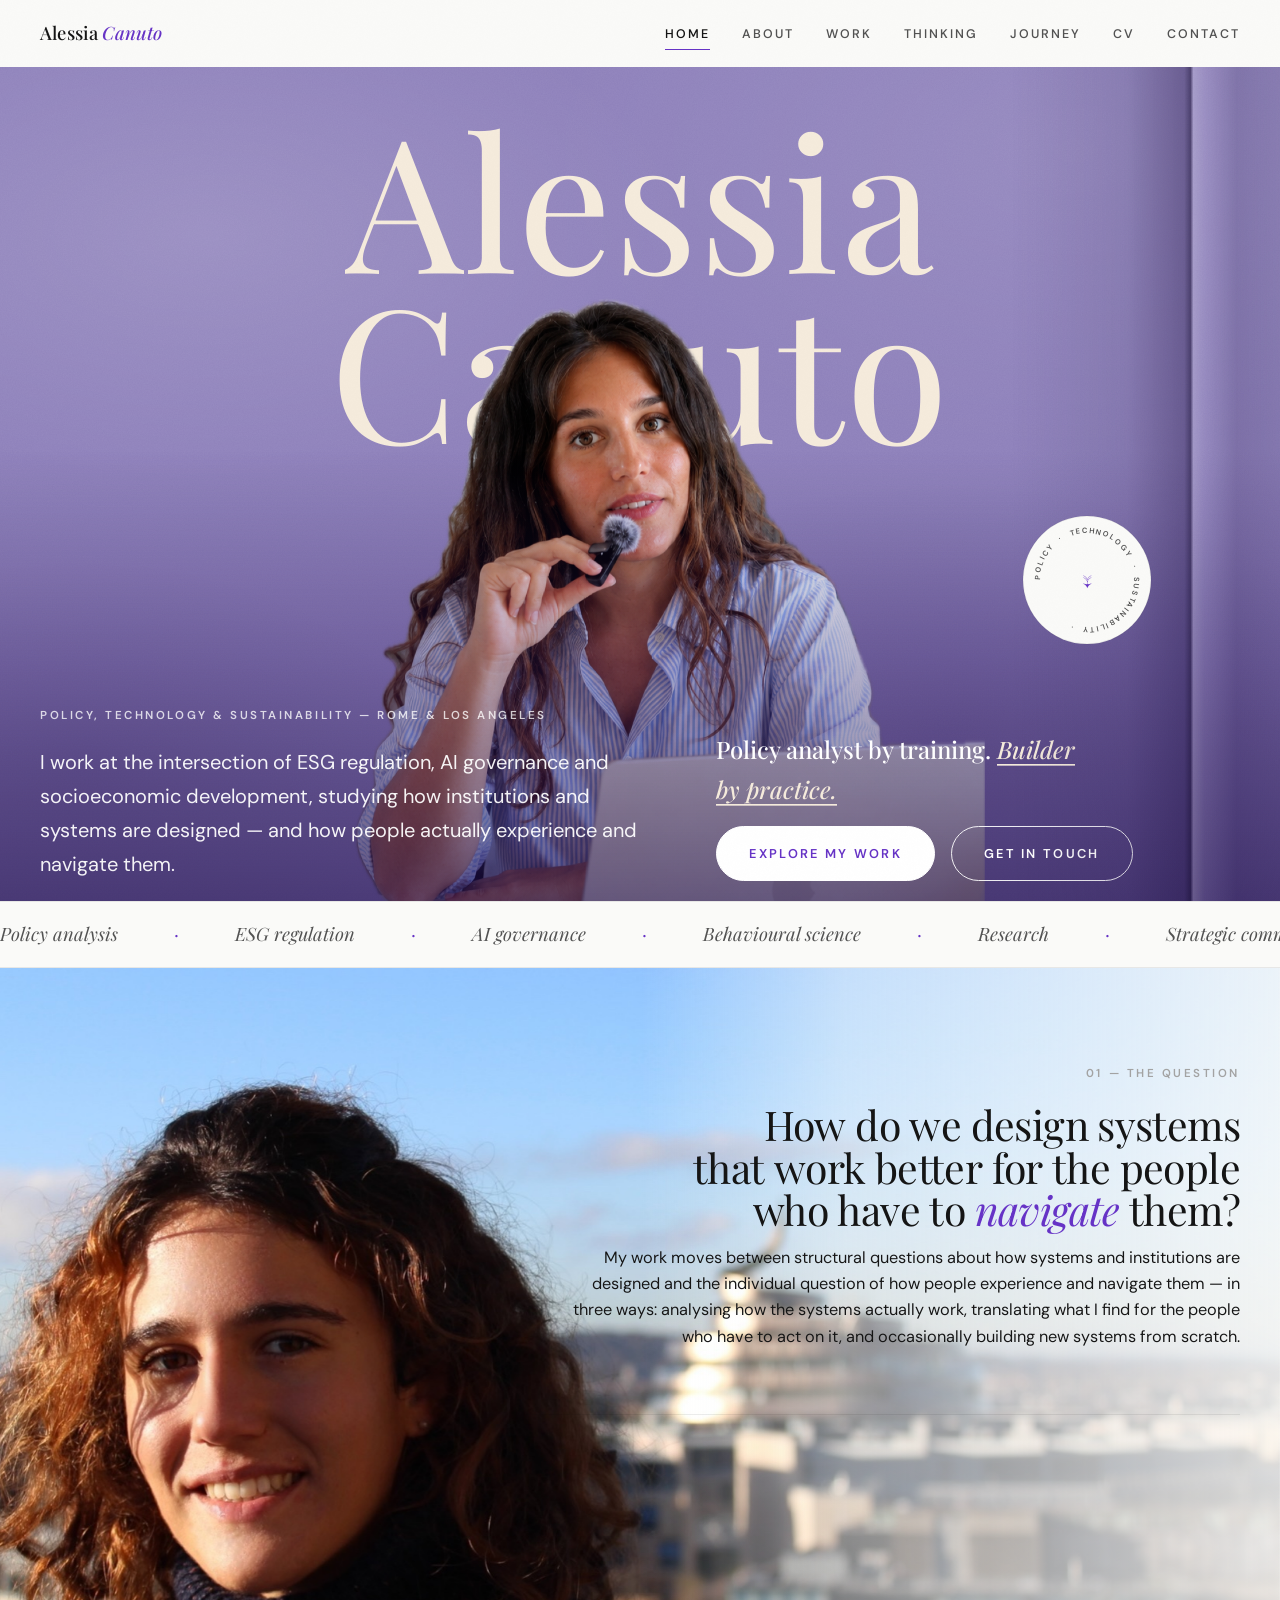
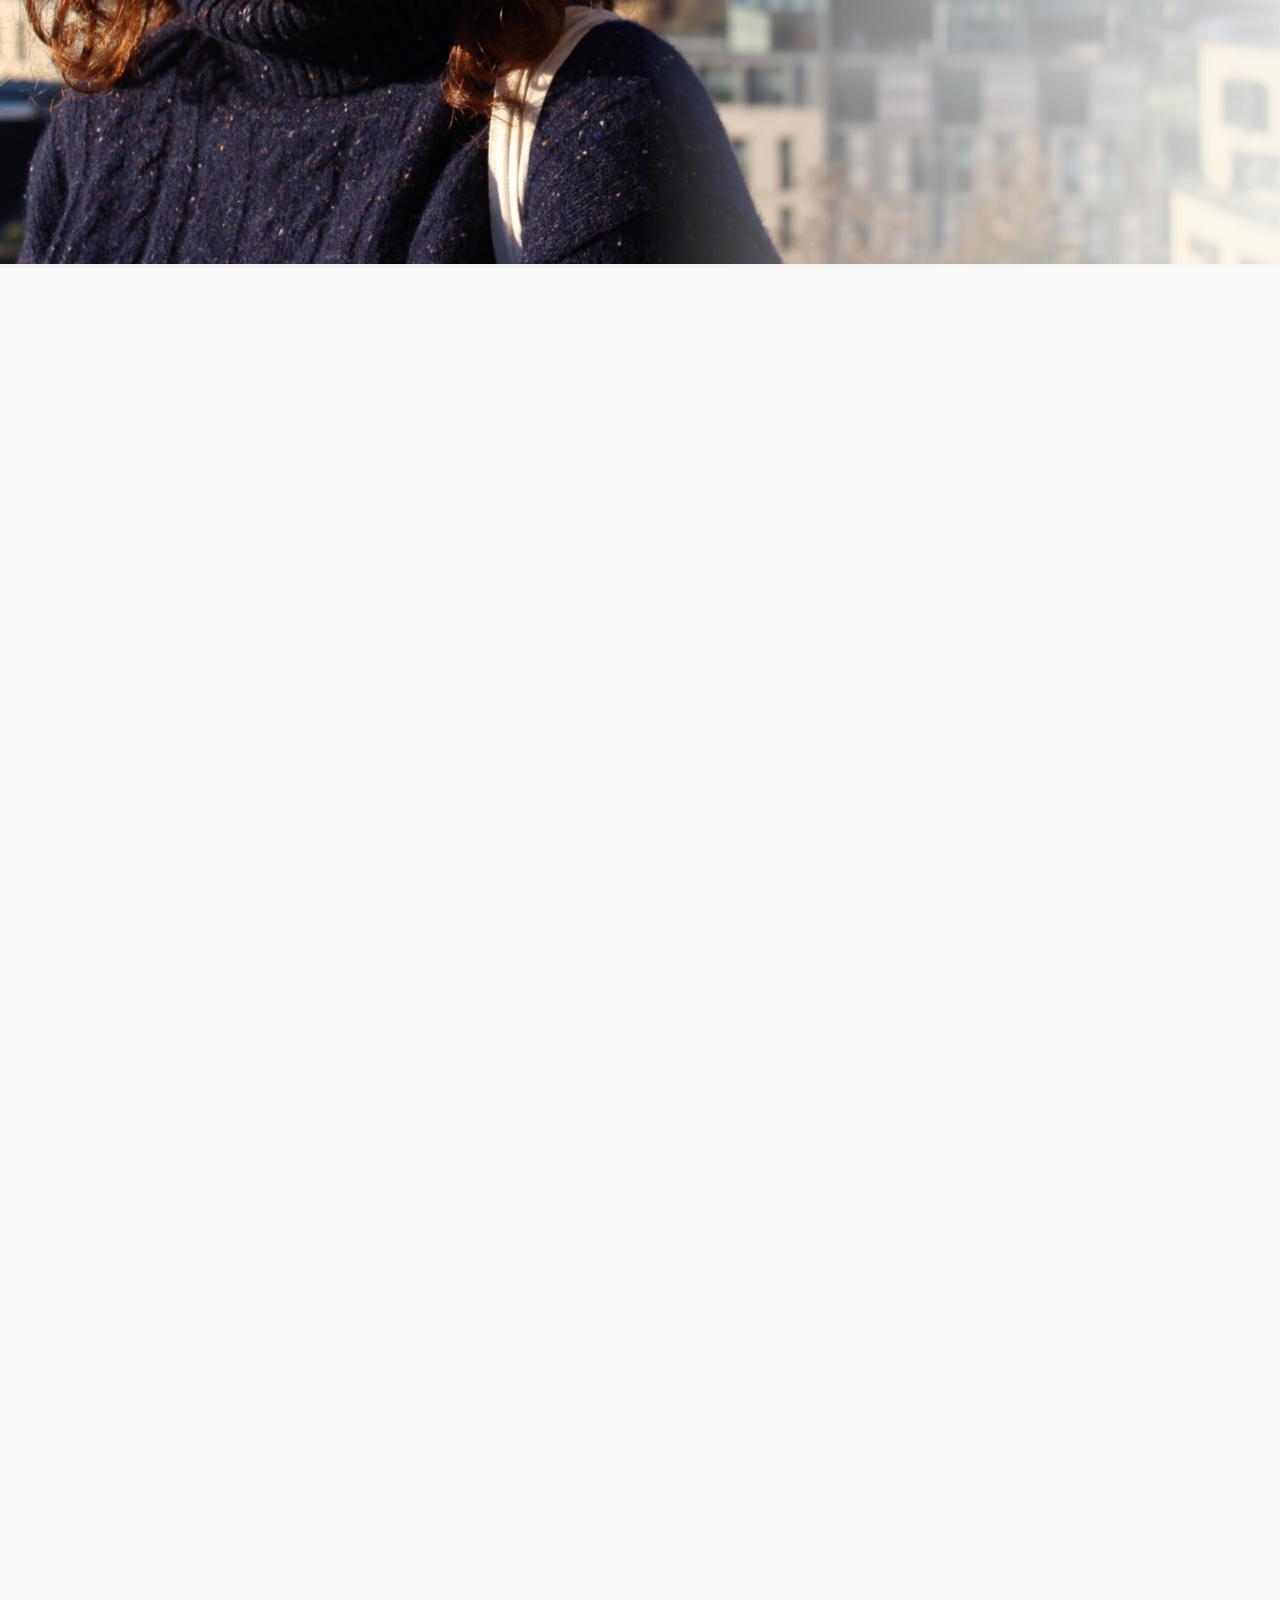
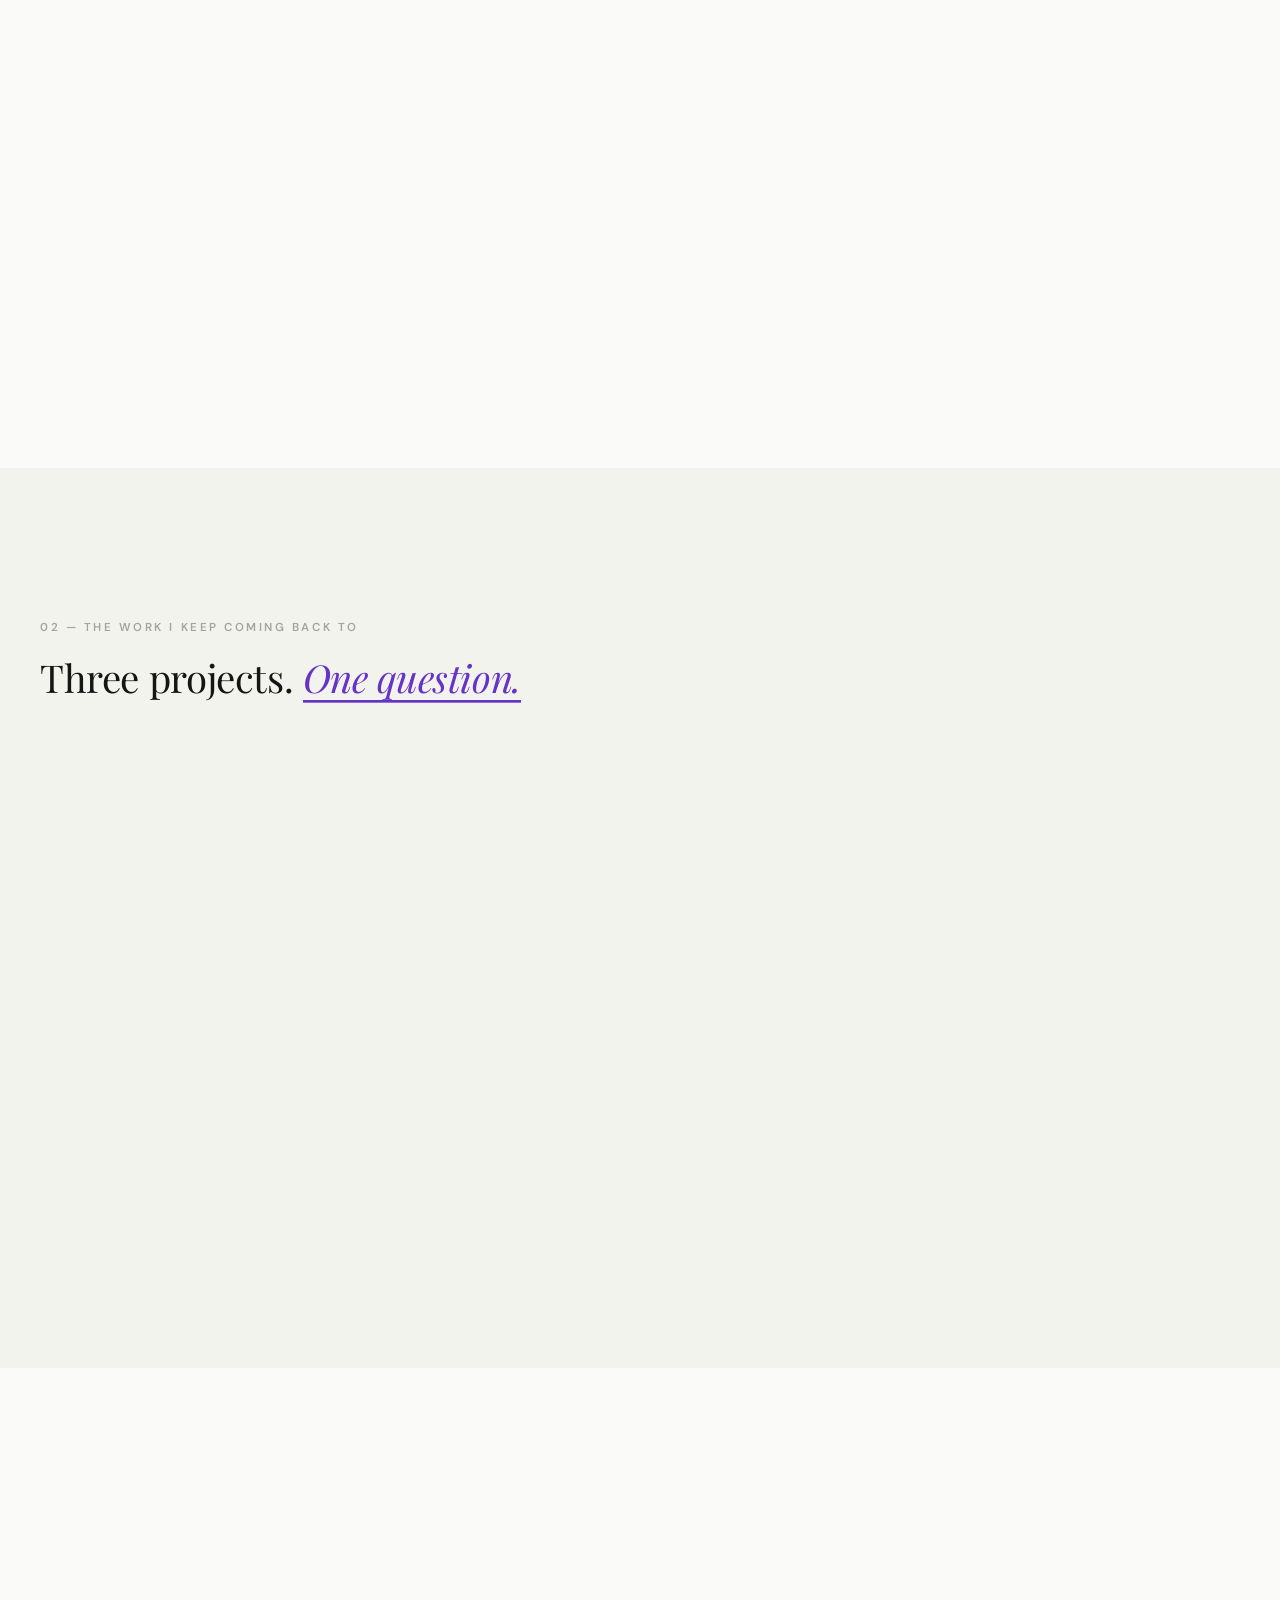
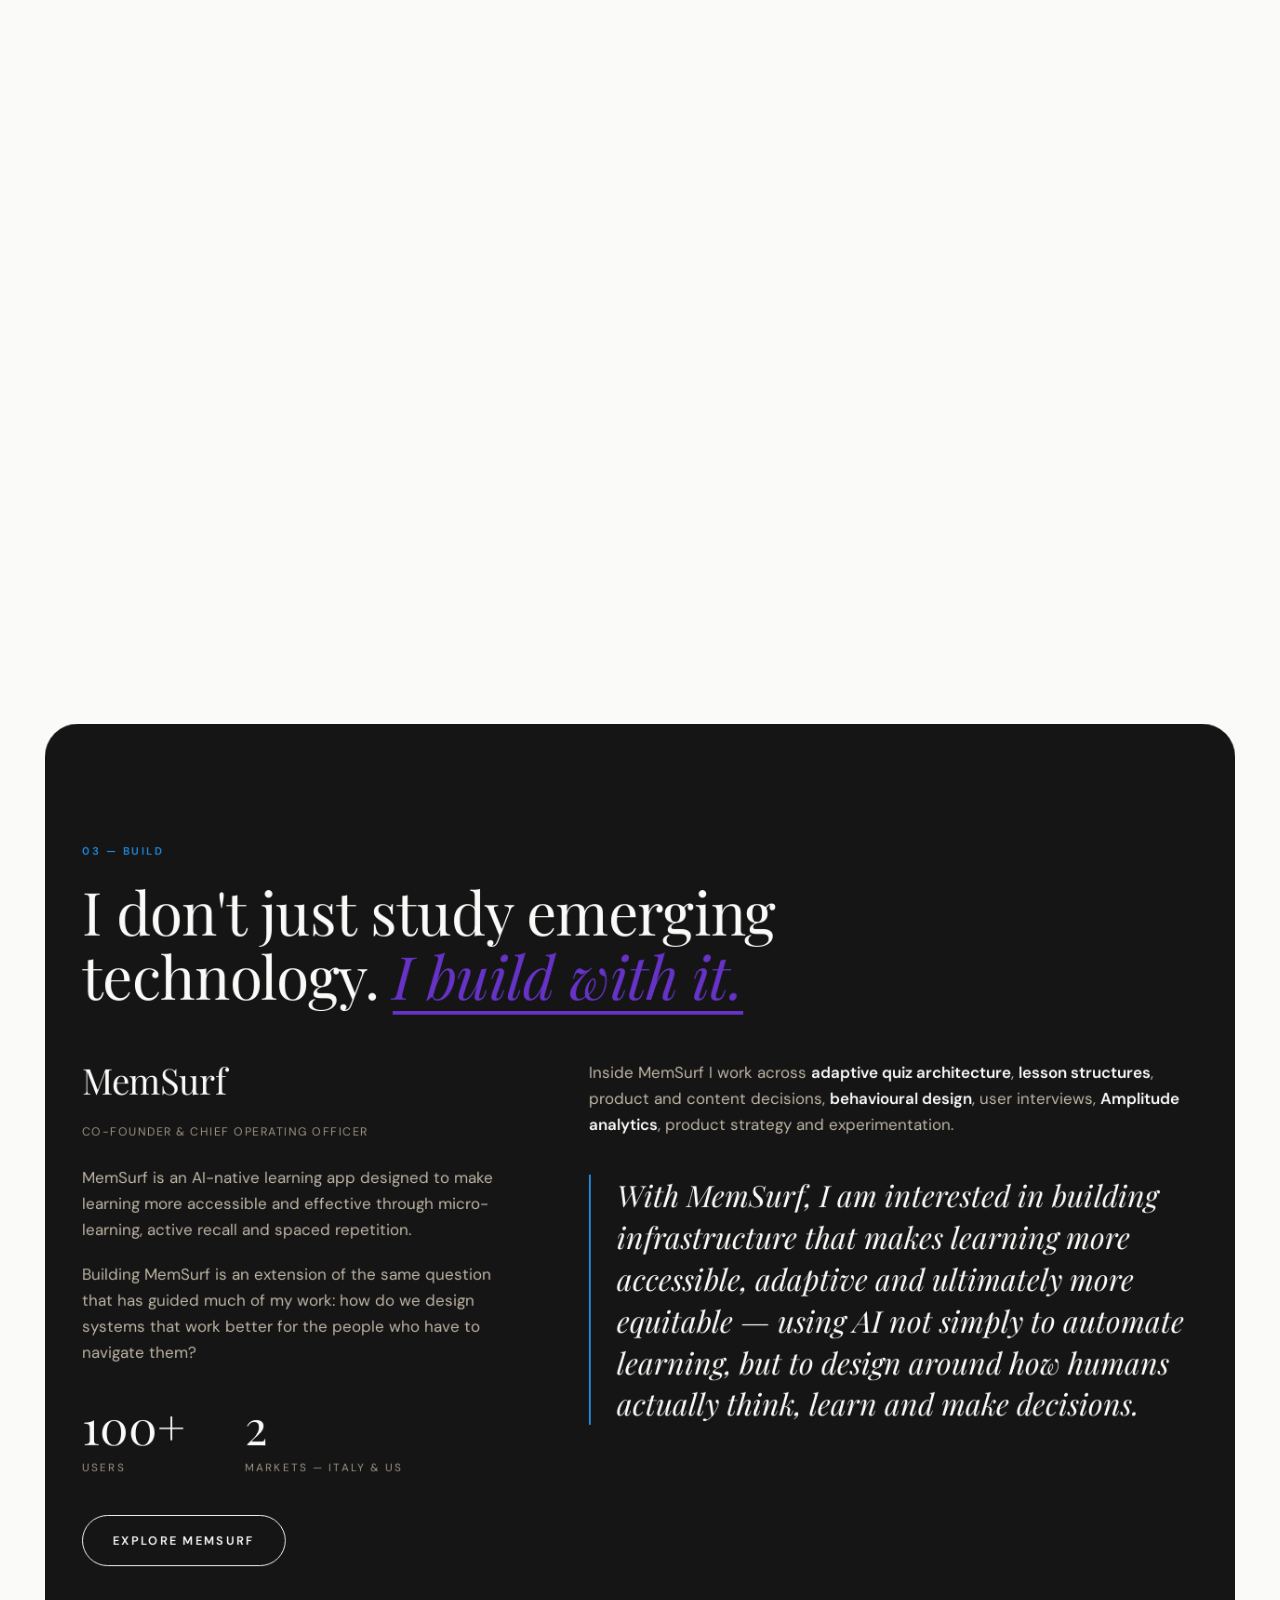
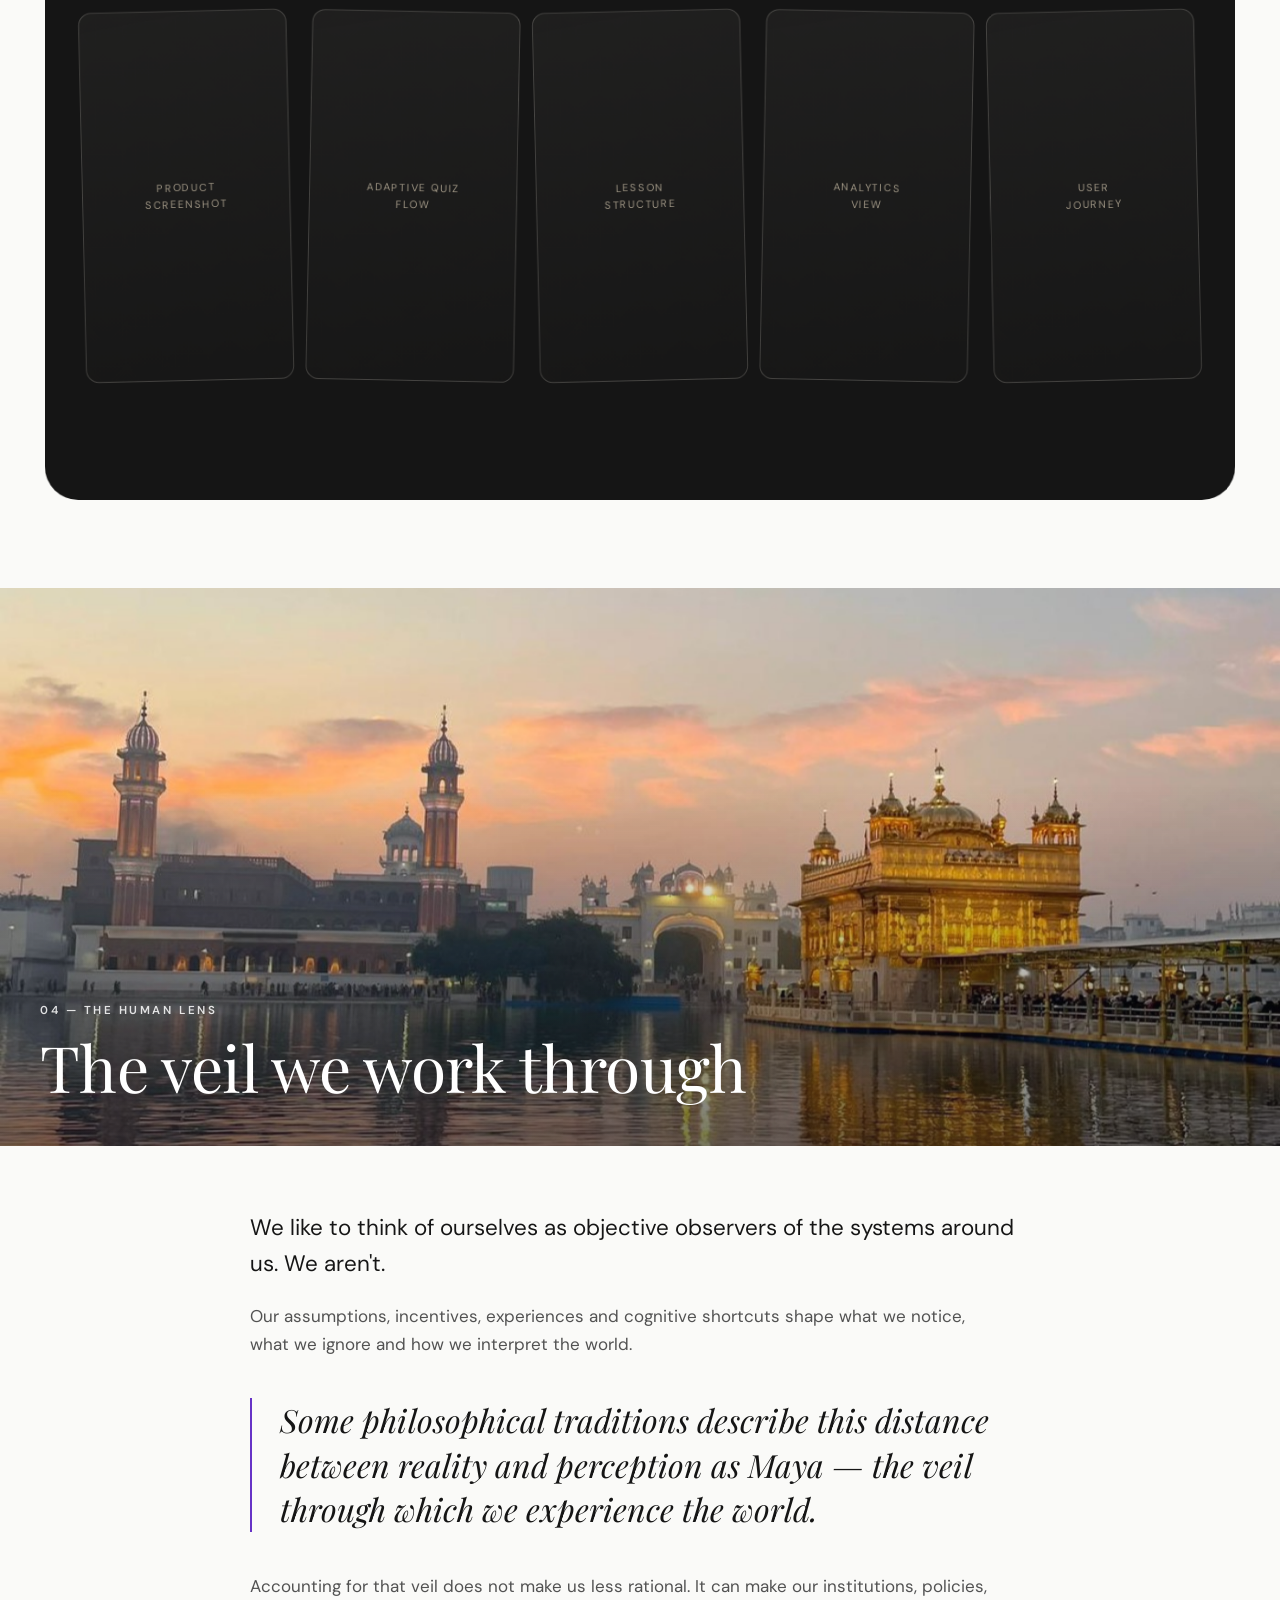
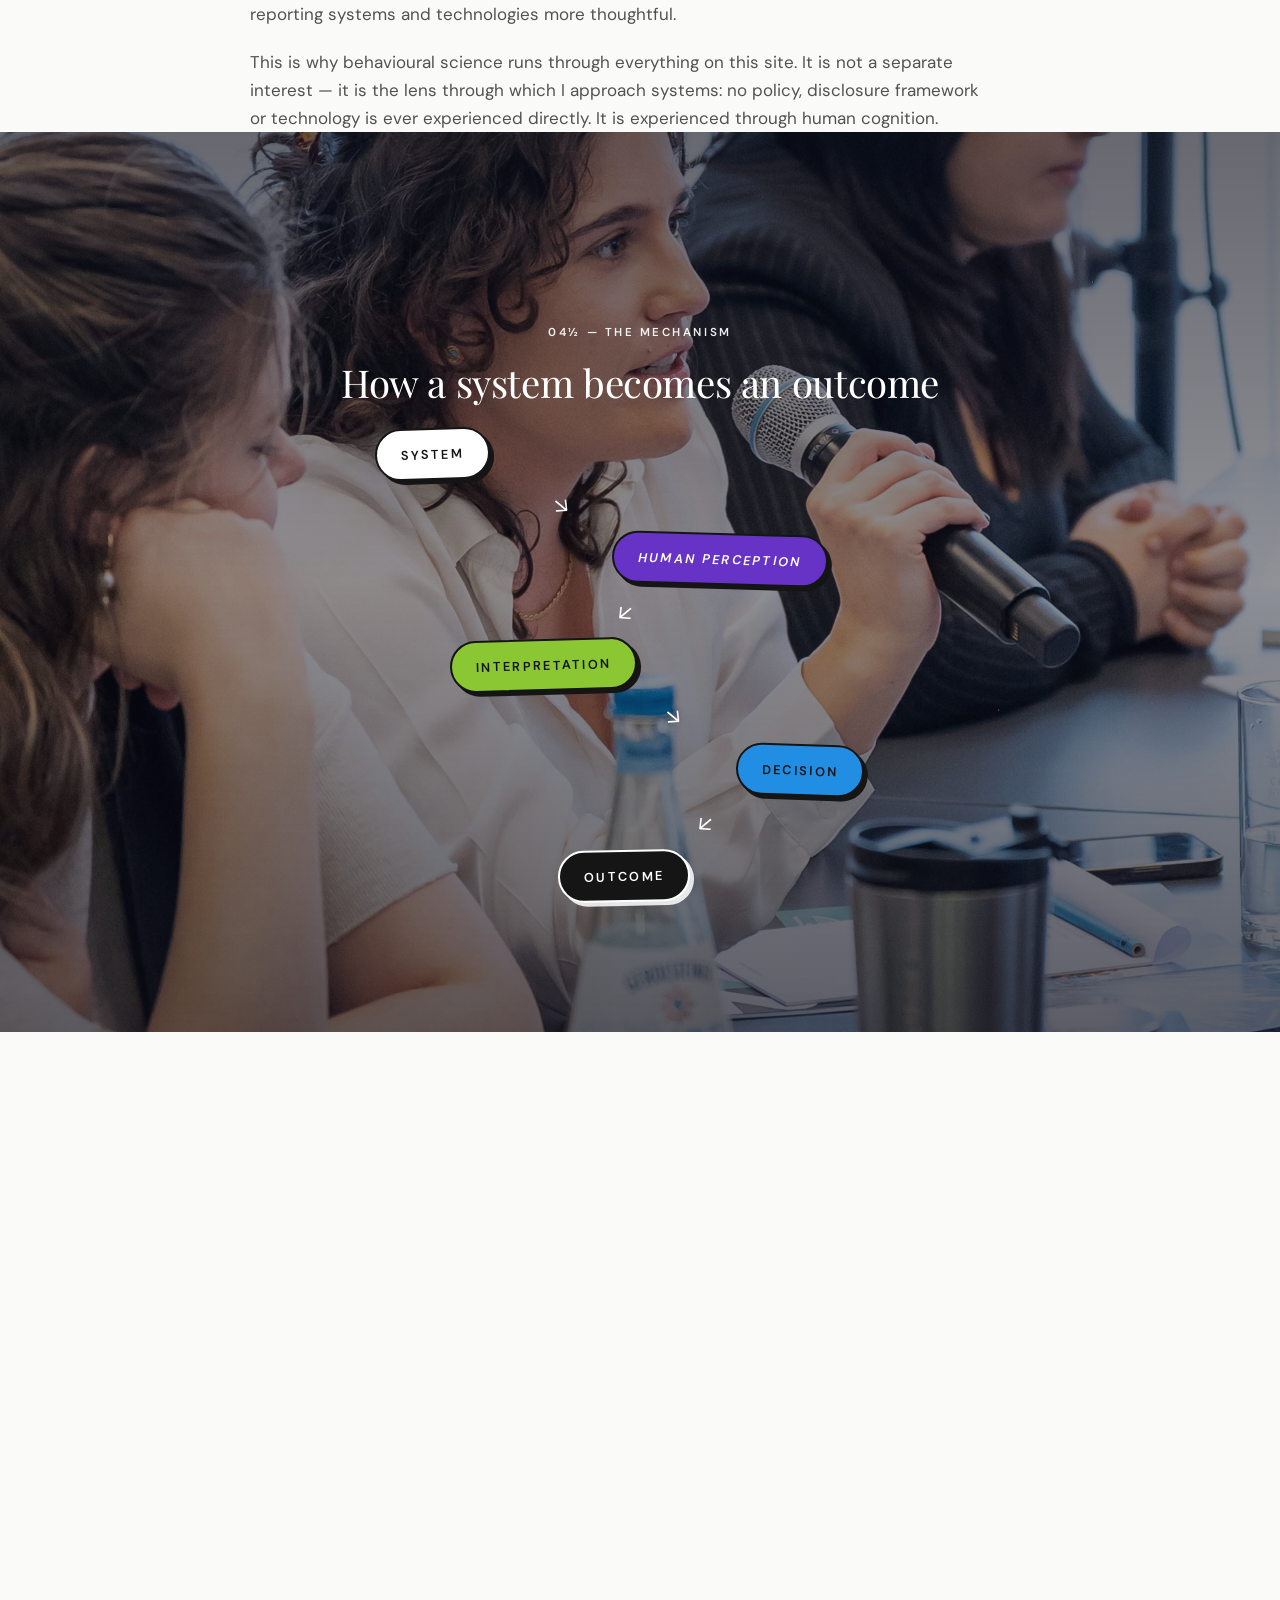
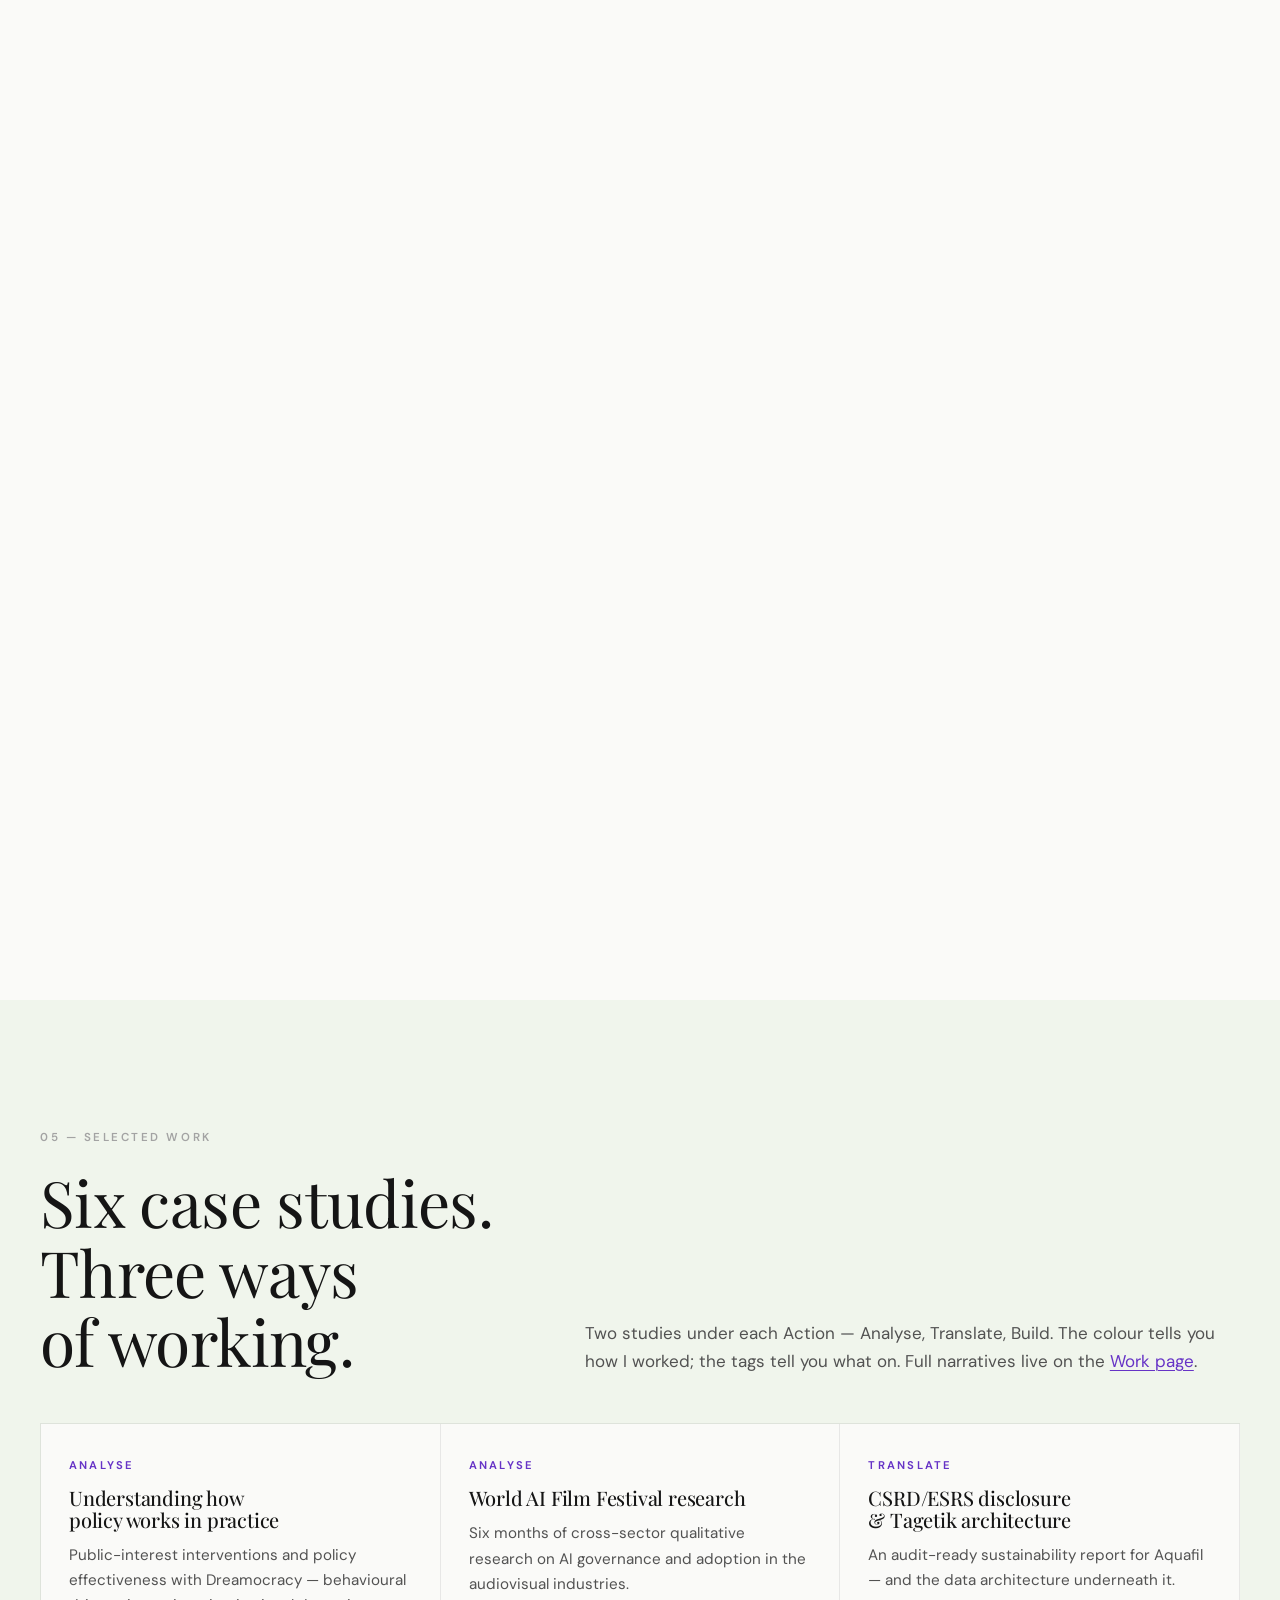
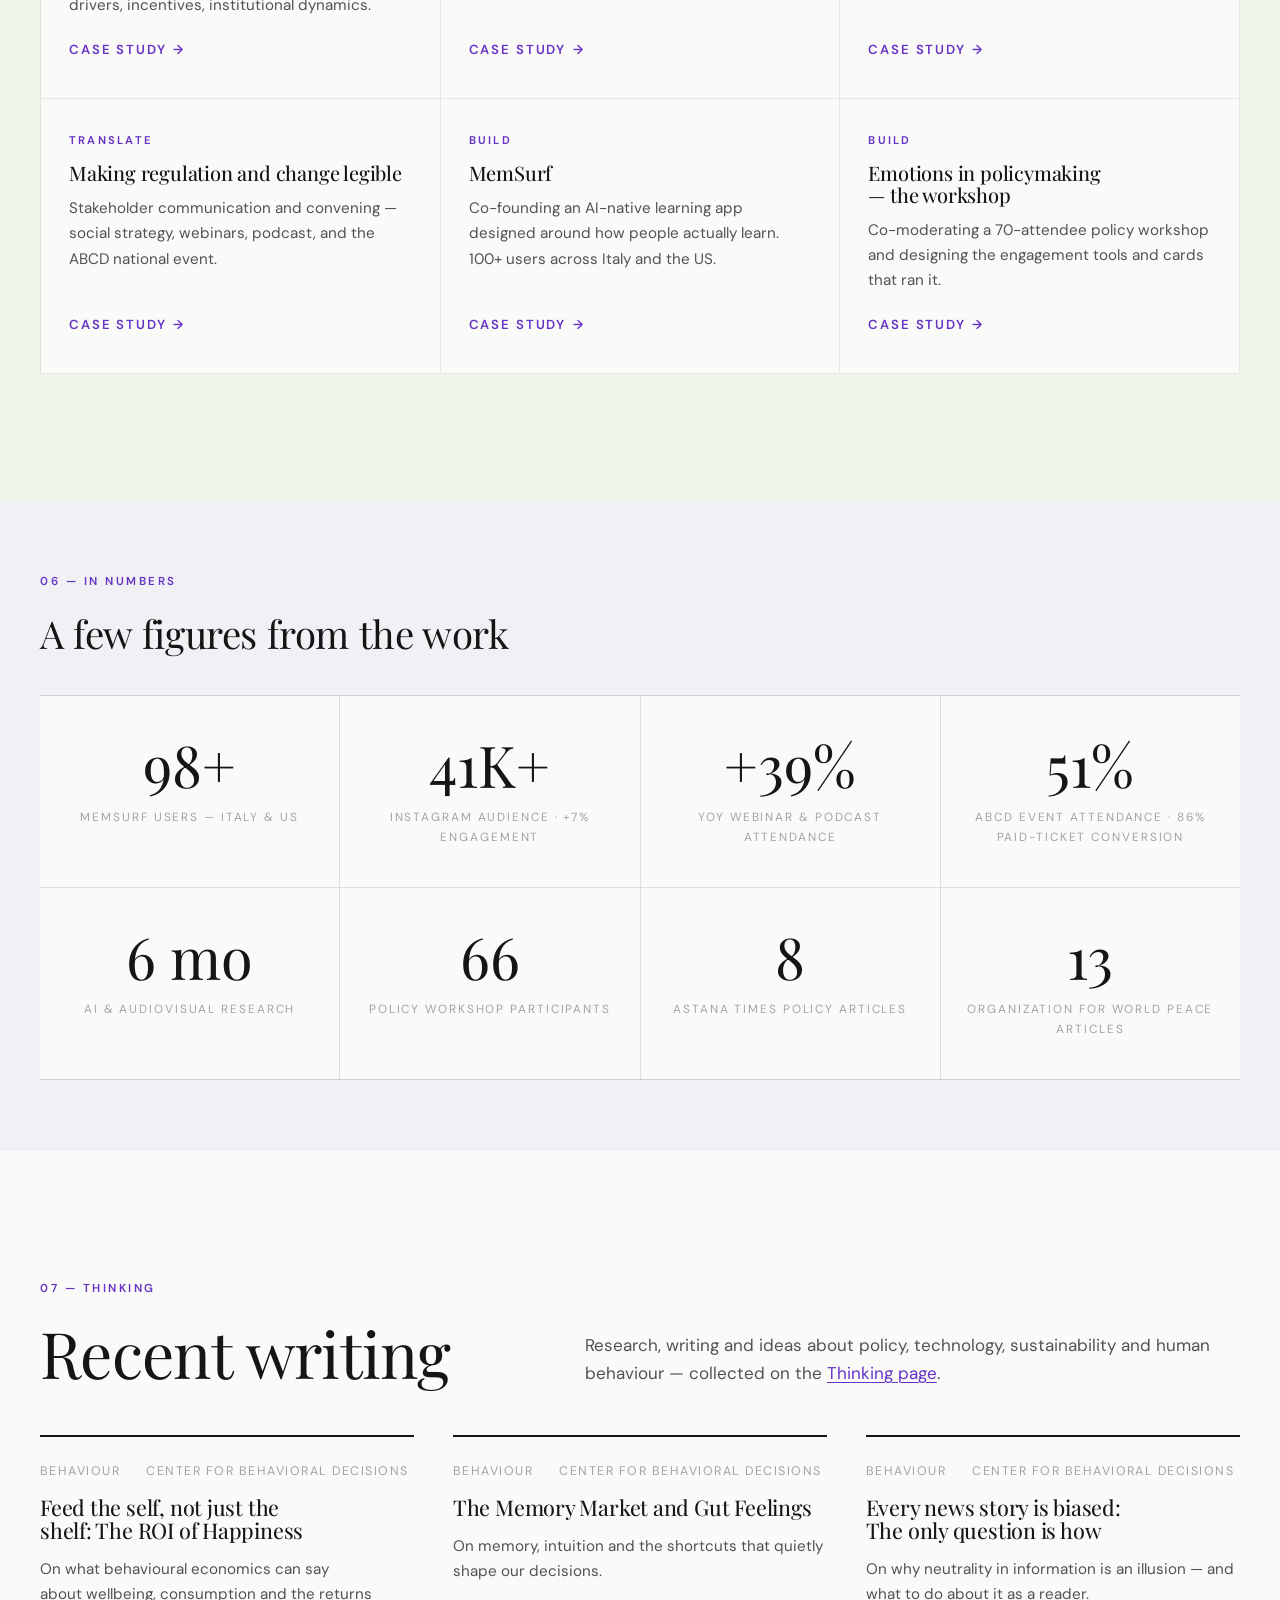
==== index.html @ 0ab3f9e2 "Hero: magazine-gutter shading on the right edge A CSS-only fold: the field eases into a dark crease," ====
<!DOCTYPE html>
<html lang="en">
<head>
  <meta charset="UTF-8">
  <meta name="viewport" content="width=device-width, initial-scale=1.0">

  <!-- ═══════════════ SEO — edit titles & descriptions here ═══════════════ -->
  <title>Alessia Canuto | Policy, Technology &amp; Sustainability</title>
  <meta name="description" content="Alessia Canuto is a policy and sustainability professional working at the intersection of ESG regulation, AI governance, socioeconomic development, behavioural science and technology.">

  <!-- Fonts: Playfair Display (editorial serif) + DM Sans (modern sans) + Dancing Script (accent) -->
  <link rel="preconnect" href="https://fonts.googleapis.com">
  <link rel="preconnect" href="https://fonts.gstatic.com" crossorigin>
  <link href="https://fonts.googleapis.com/css2?family=Playfair+Display:ital,wght@0,400..900;1,400..900&family=DM+Sans:ital,opsz,wght@0,9..40,400..700;1,9..40,400..700&family=Dancing+Script:wght@400..700&display=swap" rel="stylesheet">

  <!-- Browser-tab icon, mobile browser tint, and link-preview cards -->
  <link rel="icon" href="images/favicon.svg" type="image/svg+xml">
  <meta name="theme-color" content="#FFF8F3">
  <link rel="canonical" href="https://sehajroopsingh.github.io/alessia-website/">
  <meta property="og:type" content="website">
  <meta property="og:url" content="https://sehajroopsingh.github.io/alessia-website/">
  <meta property="og:image" content="https://sehajroopsingh.github.io/alessia-website/images/og-image.jpg">
  <meta property="og:image:width" content="1200">
  <meta property="og:image:height" content="630">
  <meta name="twitter:card" content="summary_large_image">
  <meta property="og:site_name" content="Alessia Canuto">
  <meta property="og:title" content="Alessia Canuto | Policy, Technology &amp; Sustainability">
  <meta property="og:description" content="Alessia Canuto is a policy and sustainability professional working at the intersection of ESG regulation, AI governance, socioeconomic development, behavioural science and technology.">

  <link rel="stylesheet" href="css/style.css?v=32">
</head>
<body>

<a class="skip-link" href="#main">Skip to content</a>

<!-- ═══════════════════════════ HEADER / NAVIGATION ═══════════════════════════
     The same header appears on every page. If you change a link here,
     remember to change it on the other pages too (about.html, work.html…). -->
<header class="site-header">
  <div class="container nav-bar">
    <a class="brand" href="index.html">Alessia <span>Canuto</span></a>
    <button class="nav-toggle" aria-expanded="false" aria-controls="nav-menu">Menu</button>
    <nav aria-label="Main navigation">
      <ul class="nav-links" id="nav-menu">
        <li><a href="index.html" aria-current="page">Home</a></li>
        <li><a href="about.html">About</a></li>
        <li><a href="work.html">Work</a></li>
        <li><a href="thinking.html">Thinking</a></li>
        <li><a href="journey.html">Journey</a></li>
        <li><a href="cv.html">CV</a></li>
        <li><a href="contact.html">Contact</a></li>
      </ul>
    </nav>
  </div>
</header>

<main id="main">

  <!-- ═══════════════════════════ HERO ═══════════════════════════
       Layered like the reference site: a textured violet backdrop,
       the giant name behind Alessia, and a cutout of her (hero-cutout.png,
       transparent background) rendered on top of the text. The backdrop
       colour and texture live in css/style.css under ".hero-stage". -->
  <section class="hero-stage" aria-labelledby="hero-name">
    <div class="stage-core">
      <img class="stage-fg" src="images/hero-cutout.png" alt="Alessia Canuto at her desk, holding a microphone">
    </div>
    <h1 id="hero-name" class="stage-name" data-split>
      <span>Alessia</span>
      <span class="stage-line2">Canuto</span>
    </h1>
    <!-- Statement, tagline and buttons overlaid on the photo -->
    <div class="stage-content">
      <div class="stage-content-inner">
        <div>
          <span class="label label--ink reveal">Policy, Technology &amp; Sustainability — Rome &amp; Los Angeles</span>
          <p class="hero-statement reveal">
            I work at the intersection of ESG regulation, AI governance and socioeconomic
            development, studying how institutions and systems are designed — and how
            people actually experience and navigate them.
          </p>
        </div>
        <div>
          <p class="hero-tagline reveal reveal-delay-1">
            Policy analyst by training. <em class="u-draw">Builder by practice.</em>
          </p>
          <div class="hero-actions reveal reveal-delay-1">
            <a class="btn btn--solid" href="work.html">Explore my work</a>
            <a class="btn" href="contact.html">Get in touch</a>
          </div>
        </div>
      </div>
    </div>
    <!-- Rotating stamp badge — spins slowly, links down to the question -->
    <a class="orbit-badge" href="#question" aria-label="Scroll to the question behind the work">
      <svg viewBox="0 0 130 130" aria-hidden="true">
        <circle class="orbit-ring" cx="65" cy="65" r="64"/>
        <defs>
          <path id="orbit-circle" d="M 65,65 m -47,0 a 47,47 0 1,1 94,0 a 47,47 0 1,1 -94,0"/>
        </defs>
        <text>
          <textPath href="#orbit-circle">Policy&#160;&#160;·&#160;&#160;Technology&#160;&#160;·&#160;&#160;Sustainability&#160;&#160;·&#160;&#160;</textPath>
        </text>
      </svg>
      <span class="orbit-center" aria-hidden="true">&darr;</span>
    </a>
  </section>

  <!-- Marquee of disciplines — a quiet nod to editorial magazine mastheads -->
  <div class="marquee" aria-hidden="true">
    <div class="marquee-track">
      <span>Policy analysis</span><span>ESG regulation</span><span>AI governance</span><span>Behavioural science</span><span>Research</span><span>Strategic communication</span><span>Entrepreneurship</span>
      <!-- duplicated so the loop is seamless -->
      <span>Policy analysis</span><span>ESG regulation</span><span>AI governance</span><span>Behavioural science</span><span>Research</span><span>Strategic communication</span><span>Entrepreneurship</span>
    </div>
  </div>

  <!-- ═══════════════════════ THE CENTRAL QUESTION ═══════════════════════
       This section is a scroll SCENE: on desktop it pins while the five
       areas light up one by one under your scroll. Delete data-scene from
       the wrapper div to turn that off. -->
  <div class="scene scene--question" data-scene style="--scene-length: 3;">
  <section id="question" class="scene-viewport question-hero" aria-labelledby="question-heading">
    <!-- Background: the Edinburgh portrait, drifting slower than the page
         (data-parallax). Alessia sits left, so the content aligns right. -->
    <div class="question-bg" data-parallax aria-hidden="true">
      <img src="images/question-edinburgh.jpg" alt="">
    </div>
    <div class="question-scrim" aria-hidden="true"></div>
    <div class="container">
      <div class="question-content">
      <span class="label label--ink reveal">01 — The question</span>
      <h2 id="question-heading" class="display-xxl" data-split style="margin-bottom: 0;">
        How do we design systems that work better for the people who have to <em class="u-draw">navigate</em> them?
      </h2>
      <p class="lede reveal" style="margin-top: 1.75rem; max-width: 62ch;">
        My work moves between structural questions about how systems and institutions are
        designed and the individual question of how people experience and navigate them —
        in three ways: analysing how the systems actually work, translating what I find
        for the people who have to act on it, and occasionally building new systems from
        scratch.
      </p>

      <!-- The three Actions — editorial rows, not cards (BRIEF.md 2A / 5B).
           Focus areas are named once below the rows, uncoloured, on purpose. -->
      <div class="action-rows" style="margin-top: clamp(2.5rem, 5vw, 4rem);">
        <article class="action-row" data-scene-item>
          <h3 class="action-verb"><span class="action-index action--analyse">01</span> Analyse<span class="action--analyse">.</span></h3>
          <p>How systems and institutions actually work, for the people trying to understand or change them.</p>
        </article>
        <article class="action-row" data-scene-item>
          <h3 class="action-verb"><span class="action-index action--translate">02</span> Translate<span class="action--translate">.</span></h3>
          <p>How complex regulation, data and requirements become something a specific audience can act on.</p>
        </article>
        <article class="action-row" data-scene-item>
          <h3 class="action-verb"><span class="action-index action--build">03</span> Build<span class="action--build">.</span></h3>
          <p>What changes when you stop studying a technology from the outside and start building with it.</p>
        </article>
        <p class="action-focus-note" data-scene-item>
          Running through all three: <strong>ESG &amp; Sustainability · AI · Socioeconomic
          Development · Behavioural Science</strong> — the four subjects these three
          actions are applied to, in different combinations on every project.
        </p>
      </div>
      </div>
    </div>
  </section>
  </div>

  <!-- ═══════════════════════ THE WORK I KEEP COMING BACK TOTHE WORK I KEEP COMING BACK TO ═══════════════
       Scroll SCENE: pins while projects 01, 02 and 03 build in one at a
       time. Delete data-scene from the wrapper div to turn that off. -->
  <div class="scene scene--projects" data-scene data-scene-end="0.75" style="--scene-length: 6.6;">
  <section class="section--soft scene-viewport" aria-labelledby="three-projects-heading">
    <div class="container">
      <span class="label label--ink reveal">02 — The work I keep coming back to</span>
      <h2 id="three-projects-heading" class="display-l reveal">Three projects. <em class="u-draw">One question.</em></h2>

      <!-- Reference-style cards: photo, number, action eyebrow, title,
           question, button. The pinned scene brings them in one by one. -->
      <div class="project-cards">

        <article class="project-card project-card--violet reveal" data-scene-item>
          <figure class="project-card-photo">
            <img src="images/journey-nice.jpg" alt="Closing discussion on ethics and justice in the digital world, Nice" loading="lazy">
          </figure>
          <div class="project-card-body">
            <p class="project-card-num">01</p>
            <p class="project-kicker"><span class="action--analyse">Analyse</span> · AI, Socioeconomic Development</p>
            <h3>Understanding AI before trying to govern it</h3>
            <p class="body-copy">
              Six months of cross-sector qualitative research for the World AI Film
              Festival — the EU AI Act, copyright, misinformation, deepfakes, platform
              responsibility and AI adoption.
            </p>
            <p class="project-question">What happens when technological change moves faster than the institutions designed to govern it?</p>
            <a class="btn btn--small" href="work.html#waiff">Read the case study</a>
          </div>
        </article>

        <article class="project-card project-card--green reveal" data-scene-item>
          <figure class="project-card-photo">
            <img src="images/work-climate-fresk.jpg" alt="Taking part in a Climate Fresk workshop" loading="lazy">
          </figure>
          <div class="project-card-body">
            <p class="project-card-num">02</p>
            <p class="project-kicker"><span class="action--translate">Translate</span> · ESG &amp; Sustainability</p>
            <h3>Designing better sustainability disclosure</h3>
            <p class="body-copy">
              A CSRD/ESRS-aligned sustainability report for a multinational fibre and
              plastics client — double materiality, audit-ready documentation, and the
              Tagetik data architecture that made the reporting traceable.
            </p>
            <p class="project-question">How do organisations turn complex sustainability requirements into systems people can actually use?</p>
            <a class="btn btn--small" href="work.html#csrd">Read the case study</a>
          </div>
        </article>

        <article class="project-card project-card--lime reveal" data-scene-item>
          <figure class="project-card-photo">
            <img src="images/work-abcd.jpg" alt="The team on stage at the ABCD national cross-sector event" loading="lazy">
          </figure>
          <div class="project-card-body">
            <p class="project-card-num">03</p>
            <p class="project-kicker"><span class="action--translate">Translate</span> · Behavioural Science, ESG</p>
            <h3>Making regulation and change legible</h3>
            <p class="body-copy">
              B2B/B2C stakeholder communication — an Instagram, blog and newsletter
              strategy, four webinars and eight podcast episodes with EU stakeholders,
              and the ABCD national cross-sector event.
            </p>
            <p class="project-question">How do you make regulatory and policy developments legible to the audiences who have to act on them?</p>
            <a class="btn btn--small" href="work.html#comms">Read the case study</a>
          </div>
        </article>

      </div>
    </div>
  </section>
  </div>

  <!-- ═══════════════════════════ MEMSURF ═══════════════════════════
       data-zoom makes this dark section scale up to full size as it
       scrolls into view (desktop only). Remove the attribute to disable. -->
  <section class="section-dark section-dark--build" id="memsurf" data-zoom aria-labelledby="memsurf-heading">
    <div class="container">
      <span class="label label--build reveal">03 — Build</span>
      <h2 id="memsurf-heading" class="display-l reveal" style="max-width: 16em;">
        I don't just study emerging technology. <em class="u-draw">I build with it.</em>
      </h2>

      <div class="split" style="margin-top: 3.5rem;">
        <div>
          <h3 class="display-m reveal">MemSurf</h3>
          <p class="meta reveal" style="color: #9E9584; margin-bottom: 1.5rem;">Co-Founder &amp; Chief Operating Officer</p>
          <p class="body-copy reveal">
            MemSurf is an AI-native learning app designed to make learning more accessible
            and effective through micro-learning, active recall and spaced repetition.
          </p>
          <p class="body-copy reveal">
            Building MemSurf is an extension of the same question that has guided much of my
            work: how do we design systems that work better for the people who have to
            navigate them?
          </p>
          <div class="memsurf-stats reveal">
            <div>
              <div class="stat-num">100+</div>
              <div class="stat-label">Users</div>
            </div>
            <div>
              <div class="stat-num">2</div>
              <div class="stat-label">Markets — Italy &amp; US</div>
            </div>
          </div>
          <a class="btn btn--light reveal" href="work.html#memsurf">Explore MemSurf</a>
        </div>

        <div>
          <p class="body-copy reveal">
            Inside MemSurf I work across <strong>adaptive quiz architecture</strong>,
            <strong>lesson structures</strong>, product and content decisions,
            <strong>behavioural design</strong>, user interviews,
            <strong>Amplitude analytics</strong>, product strategy and experimentation.
          </p>
          <blockquote class="pull-quote reveal quote-grow">
            With MemSurf, I am interested in building infrastructure that makes learning more
            accessible, adaptive and ultimately more equitable — using AI not simply to
            automate learning, but to design around how humans actually think, learn and
            make decisions.
          </blockquote>
        </div>
      </div>

      <!-- Placeholder tiles: swap for real product screenshots later.
           Replace a tile with: <img src="images/memsurf-1.png" alt="MemSurf quiz screen"> -->
      <div class="shot-row tilt-grid reveal">
        <div class="shot-tile">Product<br>screenshot</div>
        <div class="shot-tile">Adaptive quiz<br>flow</div>
        <div class="shot-tile">Lesson<br>structure</div>
        <div class="shot-tile">Analytics<br>view</div>
        <div class="shot-tile">User<br>journey</div>
      </div>
    </div>
  </section>

  <!-- ═══════════════════════ THE HUMAN LENS / MAYA ═══════════════════════
       Full-bleed photo band: Amritsar at dusk — the tradition the Maya
       metaphor comes from — with a gentle parallax drift. -->
  <section aria-labelledby="veil-heading" style="padding-top: 0;">
    <div class="photo-band" data-parallax>
      <img src="images/thinking-amritsar.jpg" alt="The Golden Temple in Amritsar, India, at dusk">
      <div class="band-title">
        <div class="container">
          <span class="label">04 — The human lens</span>
          <h2 id="veil-heading" class="display-l">The veil we work through</h2>
        </div>
      </div>
    </div>
    <div class="container container--narrow">

      <div class="prose" style="margin-top: clamp(2.5rem, 6vw, 4rem);">
        <p class="lede reveal" style="max-width: 60ch;">
          We like to think of ourselves as objective observers of the systems around us.
          We aren't.
        </p>
        <p class="body-copy reveal">
          Our assumptions, incentives, experiences and cognitive shortcuts shape what we
          notice, what we ignore and how we interpret the world.
        </p>
        <blockquote class="pull-quote reveal quote-grow">
          Some philosophical traditions describe this distance between reality and perception
          as <em>Maya</em> — the veil through which we experience the world.
        </blockquote>
        <p class="body-copy reveal">
          Accounting for that veil does not make us less rational. It can make our
          institutions, policies, reporting systems and technologies more thoughtful.
        </p>
        <p class="body-copy reveal">
          This is why behavioural science runs through everything on this site. It is not a
          separate interest — it is the lens through which I approach systems: no policy,
          disclosure framework or technology is ever experienced directly. It is experienced
          through human cognition.
        </p>
      </div>

      </div>

    <!-- The system→outcome diagram: a full-bleed band over the stakeholder
         photo — cartoon pills that pop in one by one as you scroll.
         Delete data-scene from the wrapper to turn the pinning off. -->
    <div class="scene scene--diagram" data-scene style="--scene-length: 2.6;">
      <div class="scene-viewport diagram-band">
        <div class="diagram-bg" data-parallax aria-hidden="true">
          <img src="images/work-stakeholders.jpg" alt="">
        </div>
        <div class="diagram-scrim" aria-hidden="true"></div>
        <div class="diagram-content">
          <span class="label">04½ — The mechanism</span>
          <h3 class="diagram-title">How a system becomes an outcome</h3>
          <div class="diagram" role="img" aria-label="Diagram: a system passes through human perception, interpretation and decision before producing an outcome">
            <span class="node" data-scene-item>System</span>
            <span class="arrow" data-scene-item aria-hidden="true">&rarr;</span>
            <span class="node node--violet" data-scene-item>Human perception</span>
            <span class="arrow" data-scene-item aria-hidden="true">&rarr;</span>
            <span class="node node--lime" data-scene-item>Interpretation</span>
            <span class="arrow" data-scene-item aria-hidden="true">&rarr;</span>
            <span class="node node--blue" data-scene-item>Decision</span>
            <span class="arrow" data-scene-item aria-hidden="true">&rarr;</span>
            <span class="node node--ink" data-scene-item>Outcome</span>
          </div>
        </div>
      </div>
      </div>
    </section>

  <!-- ═══════════════════════════ SELECTED WORK ═══════════════════════════ -->
  <section class="chapter--translate" aria-labelledby="selected-heading">
    <div class="container">
      <div class="split" style="align-items: end; margin-bottom: 3rem;">
        <div>
          <span class="label label--ink reveal">05 — Selected work</span>
          <h2 id="selected-heading" class="display-l reveal" style="margin-bottom: 0;">Six case studies. Three ways of working.</h2>
        </div>
        <p class="body-copy reveal" style="justify-self: end;">
          Two studies under each Action — Analyse, Translate, Build. The colour tells you
          how I worked; the tags tell you what on. Full narratives live on the
          <a href="work.html">Work page</a>.
        </p>
      </div>

      <div class="work-grid reveal-stage" data-cascade>
        <a class="work-card" href="work.html#dreamocracy">
          <span class="work-cat action--analyse">Analyse</span>
          <h3>Understanding how policy works in practice</h3>
          <p>Public-interest interventions and policy effectiveness with Dreamocracy — behavioural drivers, incentives, institutional dynamics.</p>
          <span class="text-link">Case study</span>
        </a>
        <a class="work-card" href="work.html#waiff">
          <span class="work-cat action--analyse">Analyse</span>
          <h3>World AI Film Festival research</h3>
          <p>Six months of cross-sector qualitative research on AI governance and adoption in the audiovisual industries.</p>
          <span class="text-link">Case study</span>
        </a>
        <a class="work-card" href="work.html#csrd">
          <span class="work-cat action--translate">Translate</span>
          <h3>CSRD/ESRS disclosure &amp; Tagetik architecture</h3>
          <p>An audit-ready sustainability report for Aquafil — and the data architecture underneath it.</p>
          <span class="text-link">Case study</span>
        </a>
        <a class="work-card" href="work.html#comms">
          <span class="work-cat action--translate">Translate</span>
          <h3>Making regulation and change legible</h3>
          <p>Stakeholder communication and convening — social strategy, webinars, podcast, and the ABCD national event.</p>
          <span class="text-link">Case study</span>
        </a>
        <a class="work-card" href="work.html#memsurf">
          <span class="work-cat action--build">Build</span>
          <h3>MemSurf</h3>
          <p>Co-founding an AI-native learning app designed around how people actually learn. 100+ users across Italy and the US.</p>
          <span class="text-link">Case study</span>
        </a>
        <a class="work-card" href="work.html#workshop">
          <span class="work-cat action--build">Build</span>
          <h3>Emotions in policymaking — the workshop</h3>
          <p>Co-moderating a 70-attendee policy workshop and designing the engagement tools and cards that ran it.</p>
          <span class="text-link">Case study</span>
        </a>
      </div>
    </div>
  </section>

  <!-- ═══════════════════════ IMPACT NUMBERS ═══════════════════════
       The numbers animate on scroll. The visible text is the final value,
       so the section still reads correctly if JavaScript is off. -->
  <section class="section--tight chapter--build" aria-labelledby="numbers-heading">
    <div class="container">
      <span class="label reveal">06 — In numbers</span>
      <h2 id="numbers-heading" class="display-m reveal" style="max-width: 24em;">
        A few figures from the work
      </h2>
      <div class="stats-grid reveal-stage" data-cascade style="margin-top: 2.5rem;">
        <div class="stat">
          <div class="stat-value"><span data-count="100" data-suffix="+">100+</span></div>
          <div class="stat-caption">MemSurf users — Italy &amp; US</div>
        </div>
        <div class="stat">
          <div class="stat-value"><span data-count="42" data-suffix="K+">42K+</span></div>
          <div class="stat-caption">Instagram audience · +7% engagement</div>
        </div>
        <div class="stat">
          <div class="stat-value"><span data-count="40" data-prefix="+" data-suffix="%">+40%</span></div>
          <div class="stat-caption">YoY webinar &amp; podcast attendance</div>
        </div>
        <div class="stat">
          <div class="stat-value"><span data-count="52" data-suffix="%">52%</span></div>
          <div class="stat-caption">ABCD event attendance · 86% paid-ticket conversion</div>
        </div>
        <div class="stat">
          <div class="stat-value"><span data-count="6" data-suffix=" mo">6 mo</span></div>
          <div class="stat-caption">AI &amp; audiovisual research</div>
        </div>
        <div class="stat">
          <div class="stat-value"><span data-count="70">70</span></div>
          <div class="stat-caption">Policy workshop participants</div>
        </div>
        <div class="stat">
          <div class="stat-value"><span data-count="8">8</span></div>
          <div class="stat-caption">Astana Times policy articles</div>
        </div>
        <div class="stat">
          <div class="stat-value"><span data-count="14">14</span></div>
          <div class="stat-caption">Organization for World Peace articles</div>
        </div>
      </div>
    </div>
  </section>

  <!-- ═══════════════════ THINKING TEASER ═══════════════════ -->
  <section aria-labelledby="thinking-teaser-heading">
    <div class="container">
      <div class="split" style="align-items: end; margin-bottom: 3rem;">
        <div>
          <span class="label reveal">07 — Thinking</span>
          <h2 id="thinking-teaser-heading" class="display-l reveal" style="margin-bottom: 0;">Recent writing</h2>
        </div>
        <p class="body-copy reveal" style="justify-self: end;">
          Research, writing and ideas about policy, technology, sustainability and human
          behaviour — collected on the <a href="thinking.html">Thinking page</a>.
        </p>
      </div>

      <div class="article-grid reveal-stage rule-reveal">
        <article class="article-card">
          <span class="meta">Behaviour <span class="sep">·</span> Center for Behavioral Decisions</span>
          <h3><a href="thinking.html">Feed the self, not just the shelf: The ROI of Happiness</a></h3>
          <p>On what behavioural economics can say about wellbeing, consumption and the returns of happiness.</p>
        </article>
        <article class="article-card">
          <span class="meta">Behaviour <span class="sep">·</span> Center for Behavioral Decisions</span>
          <h3><a href="thinking.html">The Memory Market and Gut Feelings</a></h3>
          <p>On memory, intuition and the shortcuts that quietly shape our decisions.</p>
        </article>
        <article class="article-card">
          <span class="meta">Behaviour <span class="sep">·</span> Center for Behavioral Decisions</span>
          <h3><a href="thinking.html">Every news story is biased: The only question is how</a></h3>
          <p>On why neutrality in information is an illusion — and what to do about it as a reader.</p>
        </article>
      </div>
      <p style="margin-top: 2.5rem;" class="reveal"><a class="text-link" href="thinking.html">All writing &amp; research</a></p>
    </div>
  </section>

  <!-- ═══════════════════ CLOSING CTA ═══════════════════ -->
  <!-- Scroll stop: the stamp lands, the text follows, the underline draws —
       all scrubbed to the scroll, so it plays backwards on the way up. -->
  <div class="scene scene--cta" data-scene style="--scene-length: 2.3;">
  <section class="chapter--analyse cta-chapter scene-viewport" aria-labelledby="cta-heading">
    <div class="container">
      <div class="split" style="align-items: center;">
        <div>
          <h2 id="cta-heading" class="display-l reveal">Let's <em class="u-draw">talk.</em></h2>
          <p class="body-copy reveal">
            Working on a policy question, a sustainability challenge, an emerging technology
            or an interesting idea? I'd like to hear about it.
          </p>
          <div class="reveal" style="margin-top: 2rem;">
            <a class="btn btn--solid" href="contact.html">Start a conversation</a>
          </div>
        </div>
        <!-- The portrait as a stamp: slams in first, the text follows -->
        <div class="stamp-in reveal-stage">
          <div class="stamp-frame">
            <img src="images/portrait-informal.jpg" alt="Alessia Canuto" loading="lazy">
          </div>
        </div>
      </div>
    </div>
  </section>
  </div>

</main>

<!-- ═══════════════════════════ FOOTER ═══════════════════════════ -->
<footer class="site-footer">
  <div class="container">
    <div class="footer-grid">
      <div class="footer-brand">
        <div class="footer-name">Alessia Canuto</div>
        <div class="footer-role">Policy, Technology &amp; Sustainability</div>
      </div>
      <ul class="footer-links">
        <li><a href="about.html">About</a></li>
        <li><a href="work.html">Work</a></li>
        <li><a href="thinking.html">Thinking</a></li>
        <li><a href="journey.html">Journey</a></li>
        <li><a href="cv.html">CV</a></li>
        <li><a href="contact.html">Contact</a></li>
        <li><a href="https://www.linkedin.com/in/alessia-canuto-451a84226" target="_blank" rel="noopener">LinkedIn</a></li>
      </ul>
    </div>
    <p class="footer-copy">&copy; 2026 Alessia Canuto · Set in Playfair Display &amp; DM Sans · Made between Rome and Los Angeles</p>
  </div>
</footer>

<script src="js/main.js?v=32"></script>
</body>
</html>
---- css/style.css ----
/* ==========================================================================
   ALESSIA CANUTO — SITE STYLESHEET
   --------------------------------------------------------------------------
   HOW THIS FILE IS ORGANISED (scroll or search for the numbers):

     1. Design tokens  — colours, fonts, spacing. CHANGE COLOURS HERE.
     2. Base & reset   — page defaults
     3. Typography     — headings, labels, pull quotes
     4. Layout helpers — containers, grids, section spacing
     5. Header & nav
     6. Buttons & links
     7. Hero
     8. Editorial components (numbers, dividers, marquee, diagram…)
     9. Cards (projects, articles, documents)
    10. Dark section (MemSurf)
    11. Accordions (FAQ / CV)
    12. Filters (Work / Journey)
    13. Journey map
    14. Forms (Contact)
    15. Stats / impact numbers
    16. Image placeholders
    17. Footer
    18. Animations & reveal-on-scroll
    19. Responsive adjustments

   TIP FOR EDITING: almost every colour used below points back to a token
   in section 1, so changing e.g. --accent recolours the whole site.
   ========================================================================== */


/* ==========================================================================
   1. DESIGN TOKENS — change the look of the whole site from here
   ========================================================================== */
:root {
  /* ----- Colours: Neutral palette (70%) ----- */
  --paper:      #FAFAF8;   /* warm white */
  --paper-soft: #F3F3EE;   /* off-white, for alternating sections */
  --ink:        #151515;   /* near-black — main text */
  --ink-soft:   #525252;   /* muted grey — secondary text */
  --ink-faint:  #A3A3A3;   /* faint grey — metadata, captions */
  --line:       rgba(21, 21, 21, 0.08);  /* thin divider lines */

  /* ----- Colours: Action semantics (20%) — see BRIEF.md ----- */
  /* ANALYSE — researching how a system actually works */
  --analyse:     #6633C6;   /* Hot Violet — primary */
  --analyse-soft:#9A5BD4;   /* Amethyst — secondary/accent */

  /* TRANSLATE — making complex requirements actionable for an audience */
  --translate:  #5AA136;   /* Gecko Green — primary */
  --translate-soft:#8BC633; /* Tree Frog Green — secondary/accent */

  /* BUILD — building new systems, tested against real users */
  --build:      #131FAA;   /* Trendy Dark Blue — primary */
  --build-soft: #228EE3;   /* Bleu de France — secondary/accent */

  /* Darker green for TEXT-sized Translate marks: #5AA136 is only ~3.2:1
     on white, below WCAG AA for small text. Large uses keep the bright green. */
  --translate-ink: #3F7A22;

  /* Default accent for generic UI (links, hovers, small marks): ANALYSE violet */
  --accent:      #6633C6;
  --accent-soft: rgba(102, 51, 198, 0.12);

  /* ----- Colours: UI states ----- */
  --dark:       #151515;   /* background of the dark section */
  --dark-text:  #FAFAF8;   /* warm white text on dark backgrounds */

  /* ----- Fonts ----- */
  --serif: "Playfair Display", "Georgia", "Times New Roman", serif;
  --sans:  "DM Sans", "Helvetica Neue", Arial, sans-serif;
  --script: "Dancing Script", "Brush Script MT", cursive;

  /* ----- Rhythm ----- */
  --section-pad: clamp(4.5rem, 10vw, 8.5rem);
  --container:   1200px;
  --container-narrow: 780px;
}


/* ==========================================================================
   2. BASE & RESET
   ========================================================================== */
*, *::before, *::after { box-sizing: border-box; }

html {
  scroll-behavior: smooth;
  -webkit-text-size-adjust: 100%;
}

body {
  margin: 0;
  background: var(--paper);
  color: var(--ink);
  font-family: var(--sans);
  font-size: 1.0625rem;         /* 17px base */
  line-height: 1.65;
  font-weight: 400;
  -webkit-font-smoothing: antialiased;
  text-rendering: optimizeLegibility;
}

img, svg { max-width: 100%; height: auto; display: block; }

::selection { background: var(--analyse); color: var(--paper); }

/* Warm-tinted, unobtrusive scrollbar */
html { scrollbar-color: var(--ink-faint) transparent; }

/* Keyboard focus: a clear ring using govern primary */
a:focus-visible,
button:focus-visible,
summary:focus-visible {
  outline: 2px solid var(--analyse);
  outline-offset: 3px;
  border-radius: 2px;
}

/* Typographic niceties: no orphan words in headings, tidy paragraph rags */
h1, h2, h3 { text-wrap: balance; }
p { text-wrap: pretty; }

/* List bullets & numbers pick up the govern primary */
li::marker { color: var(--analyse); }

/* A whisper of paper grain over the whole page (invisible on purpose —
   it just stops large cream areas from feeling flat). Remove this block
   if you ever want a perfectly smooth background. */
body::before {
  content: "";
  position: fixed;
  inset: 0;
  z-index: 2000;
  pointer-events: none;
  background-image: url("data:image/svg+xml;utf8,<svg xmlns='http://www.w3.org/2000/svg' width='120' height='120'><filter id='n'><feTurbulence type='fractalNoise' baseFrequency='0.9' numOctaves='2' stitchTiles='stitch'/><feColorMatrix type='saturate' values='0'/></filter><rect width='120' height='120' filter='url(%23n)' opacity='0.5'/></svg>");
  opacity: 0.045;
  mix-blend-mode: multiply;
}

/* The whole page eases in on arrival */
@media (prefers-reduced-motion: no-preference) {
  body { animation: page-in 0.5s ease both; }
}
@keyframes page-in { from { opacity: 0; } to { opacity: 1; } }

/* Anchored sections never hide under the sticky header, and a case study
   arrived at by link glows briefly so the reader knows where they landed */
[id] { scroll-margin-top: 100px; }
.case:target { animation: target-fade 1.8s ease 0.15s both; }
@keyframes target-fade {
  from { background: rgba(102, 51, 198, 0.09); }
  to   { background: transparent; }
}

/* External links (opening a new tab) get a small "outward" arrow */
a[target="_blank"]:not(.btn)::after {
  content: "\2197";
  font-size: 0.8em;
  margin-left: 0.3em;
  color: var(--analyse-soft);
}

/* Accessible "skip to content" link — appears on keyboard focus */
.skip-link {
  position: absolute;
  left: -9999px;
  top: 0;
  background: var(--ink);
  color: var(--paper);
  padding: 0.75rem 1.25rem;
  z-index: 200;
  font-family: var(--sans);
  font-size: 0.85rem;
  letter-spacing: 0.08em;
  text-transform: uppercase;
  text-decoration: none;
}
.skip-link:focus { left: 0; }


/* ==========================================================================
   3. TYPOGRAPHY
   ========================================================================== */
h1, h2, h3, .serif {
  font-family: var(--serif);
  font-weight: 380;
  line-height: 1.08;
  letter-spacing: -0.01em;
  margin: 0 0 1.5rem;
}

/* Oversized display heading — hero name, big statements */
.display-xl {
  font-size: clamp(3rem, 9vw, 7.5rem);
  line-height: 0.98;
  font-weight: 340;
}

/* Large editorial headline — section questions */
.display-l {
  font-size: clamp(2.1rem, 5vw, 4rem);
  line-height: 1.08;
  font-weight: 360;
}

/* Medium headline */
.display-m {
  font-size: clamp(1.6rem, 3vw, 2.4rem);
  font-weight: 400;
  line-height: 1.15;
}

/* Small serif headline (card titles etc.) */
.display-s {
  font-size: clamp(1.25rem, 2vw, 1.6rem);
  font-weight: 440;
  line-height: 1.25;
}

/* Italic accent inside headlines — e.g. <em class="accent-word">navigate</em> */
.accent-word,
h1 em, h2 em, h3 em {
  font-style: italic;
  font-weight: 340;
  color: var(--analyse);
}

/* Small letterspaced uppercase label — the editorial "eyebrow" */
.label {
  display: block;
  font-family: var(--sans);
  font-size: 0.72rem;
  font-weight: 600;
  letter-spacing: 0.22em;
  text-transform: uppercase;
  color: var(--analyse);
  margin-bottom: 1.25rem;
}
.label--ink { color: var(--ink-faint); }

/* Action-specific labels (ANALYSE violet · TRANSLATE green · BUILD blue) */
.label--analyse { color: var(--analyse); }
.label--translate { color: var(--translate-ink); }
.label--build { color: var(--build); }
.action--analyse { color: var(--analyse); }
.action--translate { color: var(--translate-ink); }
.action--build { color: var(--build); }
/* Large type can carry the bright green (3:1 large-text threshold) */
.chapter-break .action--translate,
.action-verb .action--translate { color: var(--translate); }
.project-kicker.action--analyse, .work-cat.action--analyse { color: var(--analyse); }
.project-kicker.action--translate, .work-cat.action--translate { color: var(--translate-ink); }
.project-kicker.action--build, .work-cat.action--build { color: var(--build); }
.section-dark .label--build { color: var(--build-soft); }

/* Body text that reads like an essay */
.lede {
  font-size: clamp(1.15rem, 1.8vw, 1.4rem);
  line-height: 1.6;
  color: var(--ink);
  font-weight: 380;
  max-width: 46ch;
}
.body-copy { color: var(--ink-soft); max-width: 62ch; }
.body-copy strong { color: var(--ink); font-weight: 600; }

/* Serif pull quote */
.pull-quote {
  font-family: var(--serif);
  font-style: italic;
  font-weight: 350;
  font-size: clamp(1.4rem, 2.6vw, 2rem);
  line-height: 1.4;
  color: var(--ink);
  border: 0;
  margin: 2.5rem 0;
  padding-left: 1.75rem;
  border-left: 2px solid var(--analyse);
  max-width: 30em;
}

/* Tiny metadata line: date · category · reading time */
.meta {
  font-family: var(--sans);
  font-size: 0.78rem;
  letter-spacing: 0.12em;
  text-transform: uppercase;
  color: var(--ink-faint);
}
.meta .sep { margin: 0 0.5em; color: var(--line); }

p { margin: 0 0 1.25rem; }
p:last-child { margin-bottom: 0; }


/* ==========================================================================
   4. LAYOUT HELPERS
   ========================================================================== */
.container {
  width: min(100% - 3rem, var(--container));
  margin-inline: auto;
}
.container--narrow { width: min(100% - 3rem, var(--container-narrow)); }

section { padding-block: var(--section-pad); }
.section--tight { padding-block: calc(var(--section-pad) * 0.55); }
.section--soft { background: var(--paper-soft); }

/* Two-column editorial split: label/heading left, content right */
.split {
  display: grid;
  grid-template-columns: minmax(0, 5fr) minmax(0, 7fr);
  gap: clamp(2rem, 6vw, 6rem);
  align-items: start;
}
.split--even { grid-template-columns: 1fr 1fr; }

/* Thin horizontal rule used between editorial blocks */
.rule {
  border: 0;
  border-top: 1px solid var(--line);
  margin: 0;
}

/* Thread-coloured rules */
.rule--analyse { border-top-color: var(--analyse); }
.rule--translate { border-top-color: var(--translate); }
.rule--build { border-top-color: var(--build); }

/* Asymmetric offset — pushes a block right for editorial rhythm */
.offset-right { margin-left: auto; max-width: 62ch; }


/* ==========================================================================
   5. HEADER & NAVIGATION
   ========================================================================== */
.site-header {
  position: sticky;
  top: 0;
  z-index: 100;
  background: color-mix(in srgb, var(--paper) 92%, transparent);
  backdrop-filter: blur(12px);
  -webkit-backdrop-filter: blur(12px);
  border-bottom: 1px solid transparent;   /* hairline appears on scroll */
  transition: border-color 0.35s ease;
}
.site-header.is-scrolled { border-bottom-color: var(--line); }

.nav-bar {
  display: flex;
  align-items: center;
  justify-content: space-between;
  padding-block: 1.1rem;
}

.brand {
  font-family: var(--serif);
  font-size: 1.15rem;
  font-weight: 500;
  letter-spacing: 0.01em;
  color: var(--ink);
  text-decoration: none;
}
.brand span { color: var(--analyse); font-style: italic; }

.nav-links {
  display: flex;
  gap: clamp(1.2rem, 2.5vw, 2.2rem);
  list-style: none;
  margin: 0;
  padding: 0;
}
.nav-links a {
  font-family: var(--sans);
  font-size: 0.78rem;
  font-weight: 550;
  letter-spacing: 0.16em;
  text-transform: uppercase;
  color: var(--ink-soft);
  text-decoration: none;
  padding-block: 0.4rem;
  border-bottom: 1px solid transparent;
  transition: color 0.25s, border-color 0.25s;
}
.nav-links a:hover { color: var(--ink); }
.nav-links a[aria-current="page"] {
  color: var(--ink);
  border-bottom-color: var(--analyse);
}

/* Mobile menu toggle (hidden on desktop) */
.nav-toggle {
  display: none;
  background: none;
  border: 1px solid var(--line);
  border-radius: 999px;
  padding: 0.55rem 1rem;
  font-family: var(--sans);
  font-size: 0.72rem;
  font-weight: 600;
  letter-spacing: 0.18em;
  text-transform: uppercase;
  color: var(--ink);
  cursor: pointer;
}


/* ==========================================================================
   6. BUTTONS & TEXT LINKS
   ========================================================================== */
.btn {
  display: inline-block;
  font-family: var(--sans);
  font-size: 0.8rem;
  font-weight: 600;
  letter-spacing: 0.18em;
  text-transform: uppercase;
  text-decoration: none;
  padding: 1rem 2rem;
  border-radius: 999px;
  border: 1px solid var(--ink);
  color: var(--ink);
  background: transparent;
  cursor: pointer;
  transition: background 0.3s, color 0.3s, border-color 0.3s, transform 0.3s;
}
.btn:hover { background: var(--ink); color: var(--paper); transform: translateY(-2px); }

.btn--solid { background: var(--ink); color: var(--paper); }
.btn--solid:hover { background: var(--accent); border-color: var(--accent); color: #fff; }

.btn--light { border-color: var(--dark-text); color: var(--dark-text); }
.btn--light:hover { background: var(--dark-text); color: var(--dark); }

/* Understated arrow link: "Read the case study →" */
.text-link {
  font-family: var(--sans);
  font-size: 0.82rem;
  font-weight: 600;
  letter-spacing: 0.14em;
  text-transform: uppercase;
  color: var(--accent);
  text-decoration: none;
  border-bottom: 1px solid transparent;
  transition: border-color 0.25s;
}
.text-link::after { content: "\2192"; margin-left: 0.5em; }
.text-link:hover { border-bottom-color: var(--accent); }

/* In-copy links */
.prose a, .body-copy a {
  color: var(--accent);
  text-decoration: underline;
  text-decoration-thickness: 1px;
  text-underline-offset: 3px;
}


/* ==========================================================================
   7. HERO
   ========================================================================== */
.hero {
  padding-block: clamp(4rem, 9vw, 7rem) clamp(3.5rem, 8vw, 6rem);
}
.hero-grid {
  display: grid;
  grid-template-columns: minmax(0, 1fr) minmax(0, 2fr);
  gap: clamp(2.5rem, 6vw, 6rem);
  align-items: center;
}
.hero-name { margin-bottom: 1rem; }
.hero-role {
  font-family: var(--serif);
  font-style: italic;
  font-weight: 350;
  font-size: clamp(1.3rem, 2.6vw, 2rem);
  color: var(--accent);
  margin: 0 0 2rem;
}
.hero-statement {
  font-size: clamp(1.05rem, 1.6vw, 1.25rem);
  line-height: 1.7;
  color: var(--ink-soft);
  max-width: 54ch;
  margin-bottom: 1.75rem;
}
.hero-tagline {
  font-family: var(--serif);
  font-size: clamp(1.15rem, 1.9vw, 1.5rem);
  font-weight: 480;
  margin-bottom: 2.5rem;
}
.hero-tagline em { color: var(--accent); }
.hero-actions { display: flex; flex-wrap: wrap; gap: 1rem; align-items: center; }

/* Scroll cue at the bottom of the hero */
.scroll-cue {
  margin-top: clamp(3rem, 6vw, 5rem);
  display: inline-flex;
  align-items: center;
  gap: 0.9rem;
  font-size: 0.72rem;
  letter-spacing: 0.22em;
  text-transform: uppercase;
  color: var(--ink-faint);
  text-decoration: none;
}
.scroll-cue .cue-line {
  display: inline-block;
  width: 1px;
  height: 44px;
  background: var(--ink-faint);
  animation: cue-drop 2.4s ease-in-out infinite;
  transform-origin: top;
}
@keyframes cue-drop {
  0%   { transform: scaleY(0); opacity: 0; }
  40%  { transform: scaleY(1); opacity: 1; }
  100% { transform: scaleY(1) translateY(10px); opacity: 0; }
}

/* Arch-shaped portrait frame (the Jenna-Kutcher-style arch) */
.arch-frame {
  border-radius: 999px 999px 12px 12px;
  border: 1px solid var(--line);
  background:
    linear-gradient(160deg, var(--paper-soft) 0%, #E7DECD 60%, var(--paper-soft) 100%);
  aspect-ratio: 4 / 5.2;
  display: flex;
  align-items: flex-end;
  justify-content: center;
  padding: 2rem;
  position: relative;
  overflow: hidden;
}
.arch-frame::before {
  /* faint inner arch line for depth */
  content: "";
  position: absolute;
  inset: 14px;
  border: 1px solid var(--line);
  border-radius: 999px 999px 8px 8px;
  pointer-events: none;
  z-index: 1;
}

/* Arch frame holding a real photograph (the portrait).
   To change the photo, just replace images/portrait.jpg. */
.arch-frame--photo { padding: 0; }
.arch-frame--photo img {
  position: absolute;
  inset: 0;
  width: 100%;
  height: 100%;
  object-fit: cover;
  object-position: 50% 30%;
  border-radius: inherit;
}
.arch-frame--photo::before {
  /* the inner keyline turns cream so it reads over the photo */
  border-color: rgba(247, 242, 234, 0.55);
}

/* New hero portrait — full rectangular photo with subtle colorful background */
.hero-portrait-wrapper {
  position: relative;
  width: 100%;
  max-width: 640px;
  margin: 0 auto;
  aspect-ratio: 2 / 3;
}
.hero-portrait-wrapper::before {
  content: "";
  position: absolute;
  inset: -40px;
  background:
    radial-gradient(ellipse 100% 80% at 50% 0%, var(--accent-soft) 0%, transparent 60%),
    linear-gradient(180deg, var(--paper-soft) 0%, var(--paper) 100%);
  border-radius: 0;
  filter: blur(60px);
  opacity: 0.6;
  z-index: 0;
  animation: portrait-glow 10s ease-in-out infinite alternate;
}
@keyframes portrait-glow {
  0% { transform: scale(1); opacity: 0.45; }
  100% { transform: scale(1.05); opacity: 0.65; }
}
.hero-portrait-wrapper::after {
  content: "";
  position: absolute;
  inset: -2px;
  background: var(--paper-soft);
  border-radius: 0;
  z-index: 0;
}
.hero-portrait {
  position: relative;
  width: 100%;
  height: 100%;
  object-fit: cover;
  object-position: 50% 15%;
  border-radius: 0;
  z-index: 1;
  box-shadow:
    0 30px 80px -20px rgba(21, 21, 21, 0.18),
    0 20px 60px -15px rgba(21, 21, 21, 0.10);
  transition: transform 0.6s cubic-bezier(0.22, 0.65, 0.2, 1), box-shadow 0.4s ease;
}
.hero-portrait:hover {
  transform: scale(1.01);
  box-shadow:
    0 40px 100px -20px rgba(21, 21, 21, 0.22),
    0 25px 70px -15px rgba(21, 21, 21, 0.12);
}

/* Hero entrance animation for new portrait */
.js .hero-visual .hero-portrait-wrapper {
  opacity: 0;
  transform: translateY(40px) scale(0.9);
  transition: opacity 1s cubic-bezier(0.22, 0.65, 0.2, 1) 0.3s,
              transform 1.2s cubic-bezier(0.22, 0.65, 0.2, 1) 0.3s;
}
.js .hero-visual.is-visible .hero-portrait-wrapper {
  opacity: 1;
  transform: translateY(0) scale(1);
}


/* ==========================================================================
   8. EDITORIAL COMPONENTS
   ========================================================================== */

/* Oversized ghost numbers: 01 / 02 / 03 */
.big-number {
  font-family: var(--serif);
  font-weight: 300;
  font-size: clamp(3.4rem, 7vw, 6rem);
  line-height: 1;
  color: transparent;
  -webkit-text-stroke: 1px var(--ink-faint);
  display: inline-block;   /* so it can scale during its entrance */
}

/* Scrolling marquee strip of disciplines */
.marquee {
  border-top: 1px solid var(--line);
  border-bottom: 1px solid var(--line);
  overflow: hidden;
  padding-block: 1.1rem;
  background: var(--paper);
}
.marquee-track {
  display: flex;
  gap: 3.5rem;
  width: max-content;
  animation: marquee-scroll 38s linear infinite;
}
.marquee-track span {
  font-family: var(--serif);
  font-style: italic;
  font-weight: 350;
  font-size: 1.15rem;
  color: var(--ink-soft);
  white-space: nowrap;
}
.marquee-track span::after {
  content: "·";
  margin-left: 3.5rem;
  color: var(--accent);
  font-style: normal;
}
@keyframes marquee-scroll {
  from { transform: translateX(0); }
  to   { transform: translateX(-50%); }
}

/* The four/five research areas on the homepage */
.areas-grid {
  display: grid;
  grid-template-columns: repeat(2, 1fr);
  border-top: 1px solid var(--line);
}
.area {
  padding: 2.25rem 2rem 2.25rem 0;
  border-bottom: 1px solid var(--line);
}
.areas-grid .area:nth-child(odd) { border-right: 1px solid var(--line); padding-left: 0; }
.areas-grid .area:nth-child(even) { padding-left: 2rem; }
.area h3 {
  font-family: var(--sans);
  font-size: 0.82rem;
  font-weight: 650;
  letter-spacing: 0.2em;
  text-transform: uppercase;
  color: var(--ink);
  margin-bottom: 0.75rem;
}
.area p { color: var(--ink-soft); font-size: 0.98rem; margin: 0; }

/* Full-width "building" strip under the areas */
.area--wide {
  grid-column: 1 / -1;
  border-right: 0 !important;
  padding-left: 0 !important;
  display: grid;
  grid-template-columns: minmax(0, 1fr) minmax(0, 2fr);
  gap: 2rem;
  align-items: baseline;
  background: transparent;
}
.area--wide h3 { color: var(--accent); }

/* ==========================================================================
   ACTION ROWS — the three ways of working (ANALYSE / TRANSLATE / BUILD)
   --------------------------------------------------------------------------
   Editorial rows, not cards: hairline-ruled entries with an oversized
   coloured verb, per the Action × Focus framework in BRIEF.md.
   ========================================================================== */
.action-rows { border-top: 1px solid var(--line); }
.action-row {
  display: grid;
  grid-template-columns: minmax(0, 5fr) minmax(0, 7fr);
  gap: clamp(1.5rem, 4vw, 4rem);
  align-items: baseline;
  padding-block: clamp(1.8rem, 3.5vw, 2.8rem);
  border-bottom: 1px solid var(--line);
}
.action-verb {
  font-family: var(--serif);
  font-size: clamp(2rem, 4.2vw, 3.4rem);
  font-weight: 420;
  line-height: 1;
  letter-spacing: 0.01em;
  margin: 0;
  display: flex;
  align-items: baseline;
}
.action-verb .action-index { margin-right: 1rem; }
.action-verb .action-index {
  font-family: var(--sans);
  font-size: 0.72rem;
  font-weight: 650;
  letter-spacing: 0.2em;
}
.action-row p { color: var(--ink-soft); margin: 0; max-width: 56ch; }
.action-row:hover .action-verb { color: currentColor; }

/* The Focus footnote under the rows: plain text, never coloured */
.action-focus-note {
  padding-top: 1.75rem;
  font-size: 0.95rem;
  color: var(--ink-soft);
  max-width: 70ch;
}
.action-focus-note strong {
  color: var(--ink);
  font-weight: 600;
  letter-spacing: 0.06em;
  text-transform: uppercase;
  font-size: 0.85em;
}

/* ==========================================================================
   CHAPTER BREAKS — full-width typographic transitions (ANALYSE. etc.)
   Used sparingly between WORK's action groups.
   ========================================================================== */
.chapter-break {
  padding-block: clamp(2.5rem, 6vw, 4.5rem);
  border-top: 1px solid var(--line);
}
.chapter-break h2 {
  font-family: var(--serif);
  font-size: clamp(3rem, 8vw, 6.5rem);
  font-weight: 440;
  line-height: 1;
  margin: 0;
  text-transform: uppercase;
  letter-spacing: 0.02em;
}
.chapter-break .chapter-sub {
  margin-top: 0.9rem;
  font-size: 0.95rem;
  color: var(--ink-soft);
  max-width: 60ch;
}

/* ==========================================================================
   CASE-STUDY MAGAZINE FURNITURE — project numbers, action metadata,
   framing statements, focus tags (see BRIEF.md structure)
   ========================================================================== */
.case-num {
  font-family: var(--sans);
  font-size: 0.72rem;
  font-weight: 650;
  letter-spacing: 0.24em;
  text-transform: uppercase;
  color: var(--ink-faint);
  display: block;
  margin-bottom: 0.6rem;
}
.case-meta .action-tag {
  font-family: var(--sans);
  font-size: 0.72rem;
  font-weight: 700;
  letter-spacing: 0.2em;
  text-transform: uppercase;
  display: block;
  margin-bottom: 0.35rem;
}
.focus-tags {
  font-family: var(--sans);
  font-size: 0.7rem;
  font-weight: 550;
  letter-spacing: 0.18em;
  text-transform: uppercase;
  color: var(--ink-faint);   /* Focus is metadata: never coloured */
  display: block;
  margin-bottom: 1rem;
}
.case-frame {
  font-family: var(--serif);
  font-style: italic;
  font-weight: 380;
  font-size: clamp(1.35rem, 2.4vw, 1.9rem);
  line-height: 1.35;
  color: var(--ink);
  margin: 0 0 1.9rem;
  max-width: 26em;
}

/* ==========================================================================
   HERO STAGE — the name sits BEHIND Alessia, in front of the background.
   Three layers: a textured violet field (painted right here in CSS — no
   image file), the giant name, and a cutout of her (images/hero-cutout.png,
   transparent background) rendered on top.
   To change the backdrop colour, edit background-color below.
   ========================================================================== */
.hero-stage {
  position: relative;
  height: min(calc(100vh - 66px), 1060px);
  min-height: 560px;
  overflow: hidden;
  /* Dusty violet, with grain + soft watercolour blotches layered on top */
  background-color: #8E81BB;
  background-image:
    url("data:image/svg+xml,<svg xmlns='http://www.w3.org/2000/svg' width='260' height='260'><filter id='g'><feTurbulence type='fractalNoise' baseFrequency='0.8' numOctaves='3' stitchTiles='stitch'/><feColorMatrix type='matrix' values='0 0 0 0 1 0 0 0 0 1 0 0 0 0 1 0 0 0 0.05 0'/></filter><rect width='260' height='260' filter='url(%23g)'/></svg>"),
    radial-gradient(56% 44% at 16% 20%, rgba(255, 255, 255, 0.12), transparent 68%),
    radial-gradient(60% 52% at 84% 10%, rgba(255, 255, 255, 0.08), transparent 70%),
    radial-gradient(48% 42% at 74% 80%, rgba(28, 10, 66, 0.16), transparent 72%),
    radial-gradient(40% 36% at 6% 84%, rgba(28, 10, 66, 0.12), transparent 70%);
  padding-block: 0;   /* cancel the default <section> padding */
  display: flex;
  justify-content: center;   /* centres the full-height cutout core */
  /* Width of the "second page" sliver on the right (the magazine fold
     sits just left of it) — change this to widen/narrow the sliver */
  --page2: clamp(56px, 7vw, 110px);
}
/* Magazine-gutter shading: the left page eases into a dark crease, a
   thin highlight catches where the second page curves back up, then a
   soft shadow settles over the sliver. Shading only for now — the
   sliver itself stays the violet field. */
.hero-stage::before {
  content: "";
  position: absolute;
  inset: 0;
  z-index: 6;
  pointer-events: none;
  background: linear-gradient(
    90deg,
    transparent calc(100% - var(--page2) - clamp(120px, 14vw, 220px)),
    rgba(24, 10, 60, 0.10) calc(100% - var(--page2) - clamp(40px, 5vw, 80px)),
    rgba(24, 10, 60, 0.34) calc(100% - var(--page2) - 6px),
    rgba(16, 6, 44, 0.55) calc(100% - var(--page2)),
    rgba(255, 255, 255, 0.16) calc(100% - var(--page2) + 3px),
    rgba(255, 255, 255, 0.05) calc(100% - var(--page2) + 14px),
    rgba(24, 10, 60, 0.16) calc(100% - var(--page2) + 46px),
    rgba(24, 10, 60, 0.10) 100%
  );
}
/* Deep violet scrim over the lower edge so the overlaid text reads */
.hero-stage::after {
  content: "";
  position: absolute;
  inset: 0;
  z-index: 4;
  pointer-events: none;
  background: linear-gradient(180deg, transparent 46%, rgba(44, 22, 96, 0.32) 72%, rgba(32, 14, 76, 0.62) 100%);
}
/* The statement, tagline and buttons sit ON the photo, above the scrim —
   a low two-column band hugging the bottom edge so the photo stays clear
   at every viewport width. */
.stage-content {
  position: absolute;
  z-index: 5;
  left: 0;
  right: 0;
  bottom: clamp(0.75rem, 2.2vh, 1.75rem);
}
.stage-content .stage-content-inner {
  width: min(100% - 3rem, 1200px);
  margin-inline: auto;
  display: grid;
  grid-template-columns: minmax(0, 1.2fr) minmax(0, 1fr);
  gap: clamp(1.5rem, 4vw, 3rem);
  align-items: end;
}
.stage-content .hero-statement { max-width: 52ch; margin-bottom: 0; }
.stage-content .hero-tagline { margin-bottom: 1rem; }
/* keep the buttons clear of the rotating badge in the corner */
.stage-content .stage-content-inner > div:last-child { padding-right: clamp(2rem, 4vw, 4rem); }
/* The cutout keeps its full height, centred; on narrow screens it
   fills the width again (and crops) exactly as before. NO transform here —
   the name layer must be able to slot between the core's children. */
.stage-core {
  position: relative;
  height: 100%;
  aspect-ratio: 1200 / 1450;   /* wider than the photo: zoomed in, bottom cropped */
  max-width: 100%;
  flex: 0 0 auto;
}
.hero-stage .stage-fg {
  position: absolute;
  inset: 0;
  width: 100%;
  height: 100%;
  object-fit: cover;
  object-position: 50% 12%;   /* keep the top; the crop comes off the bottom */
  z-index: 3;
  pointer-events: none;
}
.hero-stage .stage-name {
  position: absolute;
  inset: 0;
  z-index: 2;
  margin: 0;
  display: flex;
  flex-direction: column;
  align-items: center;
  padding-top: 5vh;
  font-family: var(--serif);
  font-weight: 440;
  line-height: 0.92;
  font-size: clamp(4rem, 14.5vw, 13rem);
  letter-spacing: 0.01em;
  color: #F5EBDC;   /* warm cream — the giant name on the violet field */
  text-align: center;
}
.hero-stage .stage-name .stage-line2 { margin-top: clamp(0.5rem, 9vh, 7rem); }
.hero-stage .orbit-badge { left: auto; right: calc(var(--page2) + clamp(1rem, 3vw, 2.5rem)); bottom: clamp(13rem, 30vh, 16rem); z-index: 6; }
/* Light-on-violet versions of the bottom band's text and buttons */
.hero-stage .label--ink { color: rgba(255, 255, 255, 0.78); }
.hero-stage .hero-statement { color: rgba(255, 255, 255, 0.94); }
.hero-stage .hero-tagline { color: #fff; }
.hero-stage .hero-tagline em { color: #F5EBDC; }
.hero-stage .hero-tagline .u-draw { background-image: linear-gradient(to right, #F5EBDC, #F5EBDC); }
.hero-stage .btn { border-color: rgba(255, 255, 255, 0.9); color: #fff; }
.hero-stage .btn:hover { background: #fff; color: var(--accent); }
.hero-stage .btn--solid { background: #fff; border-color: #fff; color: var(--accent); }
.hero-stage .btn--solid:hover { background: var(--ink); border-color: var(--ink); color: #fff; }
@media (prefers-reduced-motion: no-preference) {
  .js .hero-stage .stage-fg { animation: stage-in 1.7s cubic-bezier(0.22, 0.65, 0.2, 1) both; }
}
@keyframes stage-in {
  from { transform: scale(1.045); opacity: 0; }
  to   { transform: scale(1); opacity: 1; }
}
/* The strip beneath the stage: eyebrow, statement, tagline, CTAs */
.hero-strip { padding-block: clamp(2rem, 4vw, 3.5rem); border-bottom: 1px solid var(--line); }
.hero-strip .hero-statement { margin-bottom: 1.25rem; }

/* ==========================================================================
   HOMEPAGE CHAPTERS — each scroll section gets its own colour wash
   (soft, per BRIEF.md's 70/20/10 rule — the photographs carry the rest)
   ========================================================================== */
.chapter--analyse { background: color-mix(in srgb, var(--analyse) 5%, var(--paper)); }
.chapter--translate { background: color-mix(in srgb, var(--translate) 6%, var(--paper)); }
.chapter--build { background: color-mix(in srgb, var(--build) 4%, var(--paper)); }
.section-dark--build { background: #0C1030; }   /* the Build-blue night chapter */

/* ==========================================================================
   PROJECT CARDS — the "Three projects" section as reference-style cards:
   photo on top, number + action eyebrow, serif title, question, button.
   ========================================================================== */
.project-cards {
  display: grid;
  grid-template-columns: 1fr;
  gap: clamp(1.25rem, 2.5vw, 2rem);
  margin-top: clamp(2rem, 4vw, 3rem);
}
.project-card {
  display: grid;
  grid-template-columns: 1.15fr 1fr;
  border-radius: 24px;
  border: 2.5px solid var(--ink);
  box-shadow: 9px 9px 0 var(--ink);
  overflow: hidden;
  min-height: clamp(320px, 42vh, 480px);
}
.project-card-photo { margin: 0; overflow: hidden; }
.project-card-photo img {
  width: 100%;
  height: 100%;
  object-fit: cover;
  display: block;
}
.project-card-body {
  padding: clamp(1.5rem, 2.5vw, 2.5rem);
  display: flex;
  flex-direction: column;
  justify-content: center;
}
.project-card-num {
  font-family: var(--serif);
  font-size: clamp(2rem, 3vw, 2.8rem);
  font-weight: 340;
  line-height: 1;
  margin: 0 0 0.6rem;
  opacity: 0.85;
}
.project-card .project-kicker { margin: 0 0 0.7rem; }
.project-card h3 {
  font-size: clamp(1.4rem, 2.2vw, 2rem);
  font-weight: 480;
  margin: 0 0 0.75rem;
}
.project-card .body-copy { font-size: 0.95rem; }
.project-card .project-question {
  font-size: clamp(1.05rem, 1.4vw, 1.25rem);
  margin: 0.8rem 0 1.4rem;
}
.project-card .btn { align-self: flex-start; }
.btn--small { padding: 0.7rem 1.4rem; font-size: 0.7rem; }

/* Card colourways — soft pastels of the Action palette, ink text */
.project-card--violet { background: color-mix(in srgb, var(--analyse) 11%, #fff); }
.project-card--green  { background: color-mix(in srgb, var(--translate) 13%, #fff); }
.project-card--lime   { background: color-mix(in srgb, var(--translate-soft) 22%, #fff); }
.project-card--violet .project-card-num { color: var(--analyse); }
.project-card--green .project-card-num,
.project-card--lime .project-card-num { color: var(--translate-ink); }

@media (max-width: 900px) {
  .project-card { grid-template-columns: 1fr; min-height: 0; }
  .project-card-photo img { aspect-ratio: 16 / 10; height: auto; }
  .project-card { box-shadow: 6px 6px 0 var(--ink); }
}

/* Teaser rows carry their own photograph */
.project-photo { margin: 0; }
.project-photo img {
  width: 100%;
  aspect-ratio: 4 / 3;
  object-fit: cover;
  display: block;
}


/* ==========================================================================
   THE QUESTION over the Edinburgh portrait — photo background that
   parallaxes slower than the scrolling page (reference-site style),
   with the content right-aligned because Alessia sits on the left.
   ========================================================================== */
.question-hero {
  position: relative;
  overflow: hidden;
  background: color-mix(in srgb, var(--analyse) 4%, var(--paper));
}
/* Full-bleed Edinburgh portrait, shifted left so her face sits clear by
   the edge; the photo continues under the text, with only a whisper of
   wash at the far right for legibility — no fade over her. */
.question-bg { position: absolute; inset: 0; z-index: 0; overflow: hidden; }
.question-bg img {
  position: absolute;
  inset: 0;
  top: -9%;
  width: 100%;
  height: 118%;
  object-fit: cover;
  object-position: 50% 30%;
  will-change: transform;
}
.question-scrim {
  display: block;
  position: absolute;
  inset: 0;
  z-index: 1;
  background: linear-gradient(90deg,
    transparent 50%,
    rgba(250, 250, 248, 0.5) 66%,
    rgba(250, 250, 248, 0.85) 100%);
}
.question-hero .container { position: relative; z-index: 2; }
.question-content { margin-left: auto; max-width: 720px; text-align: right; }
.question-content .label { margin-left: auto; }
.question-content .lede { margin-left: auto; }
.question-content .action-rows { margin-top: clamp(2rem, 4vw, 3rem); }
.question-content .action-row { display: block; }
.question-content .action-verb { justify-content: flex-end; }
.question-content .action-row p { margin-left: auto; max-width: 52ch; margin-top: 0.5rem; }
.question-content .action-focus-note { margin-left: auto; }
@media (max-width: 900px) {
  .question-bg { display: none; }
  .question-content { max-width: 100%; }
}

/* ==========================================================================
   DIAGRAM BAND — the system→outcome diagram over the stakeholders photo,
   as colourful cartoon pills that pop in and bob (reference-site style).
   ========================================================================== */
.diagram-band { position: relative; overflow: hidden; padding-block: clamp(3rem, 8vw, 5rem); }
.diagram-bg { position: absolute; inset: 0; }
.diagram-bg img {
  position: absolute;
  left: 0;
  top: -12%;
  width: 100%;
  height: 124%;
  object-fit: cover;
  object-position: 50% 35%;
  will-change: transform;
}
.diagram-scrim {
  position: absolute;
  inset: 0;
  background: linear-gradient(180deg, rgba(10, 12, 24, 0.62) 0%, rgba(10, 12, 24, 0.45) 50%, rgba(10, 12, 24, 0.66) 100%);
}
.diagram-content {
  position: relative;
  z-index: 2;
  width: min(100% - 3rem, 1000px);
  margin-inline: auto;
  text-align: center;
}
.diagram-content > .label { color: rgba(255, 255, 255, 0.92); }
.diagram-content .diagram-title {
  font-family: var(--serif);
  font-size: clamp(1.6rem, 3vw, 2.6rem);
  font-weight: 420;
  color: #fff;
  margin: 0 0 1rem;
}
/* The pills cascade downward in a zigzag, arrows pointing diagonally */
.diagram-band .diagram {
  border: 0;
  margin-top: 1.25rem;
  padding: 0;
  gap: 0.55rem;
  flex-direction: column;
  align-items: center;
}
.diagram-band .diagram .node:nth-of-type(1) { margin-right: min(26rem, 38vw); }
.diagram-band .diagram .node:nth-of-type(3) { margin-left: min(10rem, 14vw); }
.diagram-band .diagram .node:nth-of-type(5) { margin-right: min(12rem, 18vw); }
.diagram-band .diagram .node:nth-of-type(7) { margin-left: min(20rem, 28vw); }
.diagram-band .diagram .node:nth-of-type(9) { margin-right: min(2rem, 3vw); }
.diagram-band .diagram .arrow { display: inline-block; transform: rotate(var(--arot, 0deg)); }
.diagram-band .diagram .arrow:nth-of-type(2) { --arot: 40deg;  margin-right: min(10rem, 14vw); }
.diagram-band .diagram .arrow:nth-of-type(4) { --arot: 140deg; margin-right: min(2rem, 3vw); }
.diagram-band .diagram .arrow:nth-of-type(6) { --arot: 40deg;  margin-left: min(4rem, 6vw); }
.diagram-band .diagram .arrow:nth-of-type(8) { --arot: 140deg; margin-left: min(8rem, 11vw); }
.diagram-band .diagram .node {
  border: 2px solid var(--ink);
  border-radius: 999px;
  box-shadow: 4px 4px 0 var(--ink);
  font-size: 0.8rem;
  padding: 0.85rem 1.5rem;
  background: #fff;
  color: var(--ink);
}
.diagram-band .diagram .node--violet { background: var(--analyse); color: #fff; font-style: italic; }
.diagram-band .diagram .node--lime { background: var(--translate-soft); color: var(--ink); }
.diagram-band .diagram .node--blue { background: var(--build-soft); color: var(--ink); }
.diagram-band .diagram .node--ink { background: var(--ink); color: #fff; border-color: #fff; box-shadow: 4px 4px 0 rgba(255, 255, 255, 0.85); }
.diagram-band .diagram .arrow { color: #fff; font-size: 1.35rem; }

/* ==========================================================================
   STAMP CTA — the closing portrait as a big tilted stamp: paper mat on a
   pastel backing plate, slamming in from large to its resting angle,
   with the "Let's talk." text (and its underline) following after.
   ========================================================================== */
.cta-chapter .stamp-in { max-width: 470px; width: 100%; justify-self: end; }
.stamp-frame {
  position: relative;
  background: #fff;
  padding: 14px 14px 20px;
  border: 2.5px solid var(--ink);
  box-shadow: 10px 12px 0 var(--ink);
  transform: rotate(-5deg);
}
.stamp-frame::before {
  content: "";
  position: absolute;
  inset: 0;
  transform: rotate(4.5deg) translate(8px, 12px);
  background: color-mix(in srgb, var(--analyse) 16%, #fff);
  border: 2.5px solid var(--ink);
  z-index: -1;
}
.stamp-frame img { width: 100%; display: block; }
/* Entrance: slams from big to its resting tilt, then the text follows */
.js .stamp-in .stamp-frame {
  opacity: 0;
  transform: scale(1.65) rotate(-13deg);
  transition: transform 0.7s cubic-bezier(0.2, 0.85, 0.3, 1.12), opacity 0.35s ease;
}
.js .stamp-in.is-visible .stamp-frame { opacity: 1; transform: scale(1) rotate(-5deg); }
.cta-chapter h2.reveal,
.cta-chapter .body-copy.reveal,
.cta-chapter div.reveal { transition-delay: 0.75s; }
.cta-chapter .u-draw { transition-delay: 1.5s; }
@media (max-width: 900px) {
  .cta-chapter .stamp-in { max-width: 340px; justify-self: start; margin-top: 2rem; }
}

/* Full-bleed photo band with a gentle parallax drift (the veil chapter) */
.photo-band {
  position: relative;
  overflow: hidden;
  height: min(62vh, 620px);
}
.photo-band img {
  position: absolute;
  left: 0;
  top: -12%;
  width: 100%;
  height: 124%;
  object-fit: cover;
  will-change: transform;
}
.photo-band::after {
  content: "";
  position: absolute;
  inset: 0;
  background: linear-gradient(180deg, transparent 35%, rgba(10, 12, 24, 0.55) 100%);
}
.photo-band .band-title {
  position: absolute;
  z-index: 2;
  left: 0;
  right: 0;
  bottom: clamp(1.5rem, 5vh, 3rem);
}
.photo-band .band-title .label { color: rgba(255, 255, 255, 0.85); margin-bottom: 0.75rem; }
.photo-band .band-title h2 { color: #fff; margin: 0; }

/* Editorial photograph inside a case study */
.case-photo { margin: 0 0 1.9rem; }
.case-photo img { width: 100%; display: block; }
.case-photo figcaption {
  font-family: var(--sans);
  font-size: 0.72rem;
  letter-spacing: 0.14em;
  text-transform: uppercase;
  color: var(--ink-faint);
  margin-top: 0.6rem;
}

/* Work filters carry the action colour code */
.filter-btn[data-filter="analyse"]::before,
.filter-btn[data-filter="translate"]::before,
.filter-btn[data-filter="build"]::before {
  content: "";
  display: inline-block;
  width: 8px;
  height: 8px;
  border-radius: 50%;
  margin-right: 0.55em;
  vertical-align: 1px;
}
.filter-btn[data-filter="analyse"]::before { background: var(--analyse); }
.filter-btn[data-filter="translate"]::before { background: var(--translate); }
.filter-btn[data-filter="build"]::before { background: var(--build); }
.filter-btn[data-filter="analyse"][aria-pressed="true"] { background: var(--analyse); border-color: var(--analyse); color: #fff; }
.filter-btn[data-filter="translate"][aria-pressed="true"] { background: var(--translate-ink); border-color: var(--translate-ink); color: #fff; }
.filter-btn[data-filter="build"][aria-pressed="true"] { background: var(--build); border-color: var(--build); color: #fff; }
.filter-btn[aria-pressed="true"]::before { background: #fff !important; }

/* The question moment — the site's largest typographic event */
.display-xxl {
  font-size: clamp(2.6rem, 7.2vw, 6.5rem);
  line-height: 1.04;
  font-weight: 400;
  letter-spacing: -0.015em;
}

@media (max-width: 900px) {
  .action-row { grid-template-columns: 1fr; gap: 0.75rem; }
}

/* Perception diagram: SYSTEM → PERCEPTION → … */
.diagram {
  display: flex;
  flex-wrap: wrap;
  align-items: center;
  justify-content: center;
  gap: 0.9rem 1.1rem;
  margin-top: 3rem;
  padding: 2.25rem 1.5rem;
  border-top: 1px solid var(--line);
  border-bottom: 1px solid var(--line);
}
.diagram .node {
  font-family: var(--sans);
  font-size: 0.74rem;
  font-weight: 600;
  letter-spacing: 0.18em;
  text-transform: uppercase;
  color: var(--ink);
  padding: 0.7rem 1.2rem;
  border: 1px solid var(--line);
  border-radius: 999px;
  background: var(--paper);
}
.diagram .node--veil {
  border-color: var(--accent);
  color: var(--accent);
  font-style: italic;
}
.diagram .arrow { color: var(--ink-faint); font-size: 1rem; display: inline-block; }


/* ==========================================================================
   9. CARDS — projects, articles, documents
   ========================================================================== */

/* Homepage "Three projects" — editorial rows, not boxes */
.project-row {
  display: grid;
  grid-template-columns: minmax(0, 2fr) minmax(0, 5fr) minmax(0, 4fr);
  gap: clamp(1.5rem, 4vw, 4rem);
  padding-block: clamp(2.5rem, 5vw, 4rem);
  border-top: 1px solid var(--line);
  align-items: start;
}
.project-row:last-of-type { border-bottom: 1px solid var(--line); }
.project-row .project-kicker {
  font-family: var(--sans);
  font-size: 0.72rem;
  font-weight: 650;
  letter-spacing: 0.2em;
  text-transform: uppercase;
  color: var(--accent);
  margin: 0.6rem 0 0;
}
.project-row h3 { margin-bottom: 1rem; }
.project-row .body-copy { font-size: 0.98rem; }
.project-question {
  font-family: var(--serif);
  font-style: italic;
  font-weight: 360;
  font-size: clamp(1.15rem, 1.8vw, 1.45rem);
  line-height: 1.45;
  color: var(--ink);
  margin-bottom: 1.5rem;
}

/* Selected-work grid on the homepage + Work page case list */
.work-grid {
  display: grid;
  grid-template-columns: repeat(auto-fill, minmax(300px, 1fr));
  border-top: 1px solid var(--line);
  border-left: 1px solid var(--line);
}
.work-card {
  background: var(--paper);
  border-right: 1px solid var(--line);
  border-bottom: 1px solid var(--line);
  padding: 2rem 1.75rem 2.25rem;
  display: flex;
  flex-direction: column;
  gap: 0.8rem;
  text-decoration: none;
  color: inherit;
  transition: background 0.3s;
}
.work-card:hover { background: var(--paper-soft); }
.work-card .work-cat {
  font-family: var(--sans);
  font-size: 0.7rem;
  font-weight: 650;
  letter-spacing: 0.2em;
  text-transform: uppercase;
  color: var(--accent);
}
.work-card h3 { font-size: 1.25rem; font-weight: 460; margin: 0; }
.work-card p { color: var(--ink-soft); font-size: 0.95rem; margin: 0; flex: 1; }
.work-card .text-link { margin-top: 0.5rem; }

/* Article cards on the Thinking page */
.article-grid {
  display: grid;
  grid-template-columns: repeat(auto-fill, minmax(320px, 1fr));
  gap: clamp(1.5rem, 3vw, 2.5rem);
}
.article-card {
  border-top: 2px solid var(--ink);
  padding-top: 1.5rem;
  display: flex;
  flex-direction: column;
  gap: 0.9rem;
}
.article-card h3 { font-size: 1.35rem; font-weight: 440; margin: 0; }
.article-card h3 a { color: inherit; text-decoration: none; }
.article-card h3 a:hover { color: var(--accent); }
.article-card p { color: var(--ink-soft); font-size: 0.95rem; margin: 0; flex: 1; }

/* Featured article — bigger, with accent border */
.article-card--featured { border-top-color: var(--accent); }
.article-card--featured h3 { font-size: clamp(1.5rem, 2.4vw, 2rem); }

/* Document library cards (CV, theses) */
.doc-grid {
  display: grid;
  grid-template-columns: repeat(auto-fill, minmax(260px, 1fr));
  gap: 1.5rem;
}
.doc-card {
  border: 1px solid var(--line);
  padding: 2rem 1.75rem;
  background: var(--paper);
  display: flex;
  flex-direction: column;
  gap: 0.75rem;
  min-height: 230px;
}
.doc-card .doc-icon {
  font-family: var(--serif);
  font-style: italic;
  font-size: 1.5rem;
  color: var(--accent);
}
.doc-card h3 { font-size: 1.15rem; font-weight: 480; margin: 0; }
.doc-card p { font-size: 0.88rem; color: var(--ink-soft); margin: 0; flex: 1; }
.doc-card .doc-status {
  font-size: 0.72rem;
  letter-spacing: 0.16em;
  text-transform: uppercase;
  color: var(--ink-faint);
}


/* ==========================================================================
   10. DARK SECTION — MemSurf
   ========================================================================== */
.section-dark {
  background: var(--dark);
  color: var(--dark-text);
}
.section-dark .label { color: var(--build-soft); }
.section-dark h2, .section-dark h3 { color: var(--dark-text); }
.section-dark .body-copy { color: #BDB4A4; }
.section-dark .body-copy strong { color: var(--dark-text); }
.section-dark .rule { border-color: rgba(241, 235, 223, 0.15); }
.section-dark .pull-quote { color: var(--dark-text); border-left-color: var(--build-soft); }

.memsurf-stats {
  display: flex;
  gap: clamp(2rem, 5vw, 4.5rem);
  margin-block: 2.5rem;
  flex-wrap: wrap;
}
.memsurf-stats .stat-num {
  font-family: var(--serif);
  font-size: clamp(2.2rem, 4vw, 3.4rem);
  font-weight: 340;
  line-height: 1;
  color: var(--dark-text);
}
.memsurf-stats .stat-label {
  font-size: 0.74rem;
  letter-spacing: 0.18em;
  text-transform: uppercase;
  color: #9E958442;
  color: #9E9584;
  margin-top: 0.6rem;
}

/* Placeholder tiles for future MemSurf screenshots */
.shot-row {
  display: grid;
  grid-template-columns: repeat(auto-fit, minmax(160px, 1fr));
  gap: 1.25rem;
  margin-top: 3rem;
}
.shot-tile {
  border: 1px solid rgba(241, 235, 223, 0.2);
  border-radius: 14px;
  aspect-ratio: 9 / 16;
  display: flex;
  align-items: center;
  justify-content: center;
  text-align: center;
  padding: 1rem;
  font-size: 0.7rem;
  letter-spacing: 0.16em;
  text-transform: uppercase;
  color: #9E9584;
  background: linear-gradient(170deg, rgba(241,235,223,0.05), rgba(241,235,223,0.01));
}


/* ==========================================================================
   11. ACCORDIONS — FAQ and CV sections (uses <details>/<summary>)
   ========================================================================== */
.accordion { border-top: 1px solid var(--line); }
.accordion details { border-bottom: 1px solid var(--line); }
.accordion summary {
  list-style: none;
  cursor: pointer;
  display: flex;
  align-items: baseline;
  justify-content: space-between;
  gap: 2rem;
  padding: 1.6rem 0.25rem;
  font-family: var(--serif);
  font-size: clamp(1.15rem, 1.8vw, 1.45rem);
  font-weight: 420;
  transition: color 0.25s;
}
.accordion summary::-webkit-details-marker { display: none; }
.accordion summary:hover { color: var(--accent); }
.accordion summary::after {
  content: "+";
  font-family: var(--sans);
  font-weight: 300;
  font-size: 1.5rem;
  color: var(--accent);
  flex-shrink: 0;
  transition: transform 0.3s;
}
.accordion details[open] summary::after { transform: rotate(45deg); }
.accordion .accordion-body {
  padding: 0 0.25rem 2rem;
  color: var(--ink-soft);
  max-width: 65ch;
}
.accordion .accordion-body ul { margin: 0.5rem 0 1rem; padding-left: 1.2rem; }
.accordion .accordion-body li { margin-bottom: 0.35rem; }


/* ==========================================================================
   12. FILTERS — Work page categories, Journey years
   ========================================================================== */
.filter-bar {
  display: flex;
  flex-wrap: wrap;
  gap: 0.6rem;
  margin-bottom: 3rem;
}
.filter-btn {
  font-family: var(--sans);
  font-size: 0.72rem;
  font-weight: 600;
  letter-spacing: 0.16em;
  text-transform: uppercase;
  padding: 0.6rem 1.2rem;
  border: 1px solid var(--line);
  border-radius: 999px;
  background: transparent;
  color: var(--ink-soft);
  cursor: pointer;
  transition: all 0.25s;
}
.filter-btn:hover { border-color: var(--ink); color: var(--ink); }
.filter-btn[aria-pressed="true"],
.filter-btn.is-active {
  background: var(--ink);
  border-color: var(--ink);
  color: var(--paper);
}
/* Hidden by the filter script */
.is-filtered-out { display: none !important; }


/* ==========================================================================
   13. JOURNEY MAP (Leaflet)
   ========================================================================== */
.map-wrap {
  border: 1px solid var(--line);
  background: var(--paper);
  padding: clamp(1rem, 3vw, 2.5rem);
  position: relative;
  border-radius: 4px;
}
#journey-map {
  width: 100%;
  height: 500px;
  border-radius: 4px;
  min-height: 400px;
}
.leaflet-container { background: var(--paper-soft); font-family: var(--sans); }
.leaflet-container a { color: var(--accent); }
.leaflet-popup-content-wrapper { border-radius: 8px; }
.leaflet-popup-tip { background: white; }
.route-line { transition: opacity 0.3s, stroke-width 0.3s; }
.route-line.active { opacity: 1; stroke-width: 3; }
.map-year-indicator {
  position: absolute;
  bottom: 1rem;
  left: 1rem;
  background: var(--paper);
  padding: 0.5rem 1rem;
  border-radius: 100px;
  box-shadow: 0 2px 12px rgba(26,22,18,0.1);
  font-size: 0.85rem;
  font-weight: 500;
  color: var(--ink);
  z-index: 500;
}
@media (max-width: 600px) {
  #journey-map { height: 400px; }
  .map-year-indicator { bottom: 0.5rem; left: 0.5rem; font-size: 0.75rem; padding: 0.4rem 0.8rem; }
}

.map-legend {
  display: flex;
  flex-wrap: wrap;
  gap: 1.5rem;
  margin-top: 1.5rem;
}
.map-legend span {
  font-size: 0.72rem;
  letter-spacing: 0.16em;
  text-transform: uppercase;
  color: var(--ink-faint);
}
.map-legend b { color: var(--ink); font-weight: 600; }

/* Year detail panels shown below the map */
.year-panel { display: none; }
.year-panel.is-active { display: block; }
.year-entries {
  display: grid;
  grid-template-columns: repeat(auto-fill, minmax(240px, 1fr));
  gap: 1.5rem;
  margin-top: 2rem;
}
.year-entry {
  border-top: 1px solid var(--line);
  padding-top: 1.25rem;
}
.year-entry h4 {
  font-family: var(--serif);
  font-size: 1.2rem;
  font-weight: 460;
  margin: 0 0 0.4rem;
}
.year-entry p { font-size: 0.92rem; color: var(--ink-soft); margin: 0; }
.year-entry .tag {
  display: inline-block;
  font-size: 0.66rem;
  font-weight: 650;
  letter-spacing: 0.18em;
  text-transform: uppercase;
  color: var(--accent);
  margin-bottom: 0.5rem;
}


/* ==========================================================================
   13b. CASE STUDIES (Work page)
   --------------------------------------------------------------------------
   Each case study is an <article class="case"> with a meta column on the
   left and the story on the right. The story uses .case-part blocks:
   Context / Question / What I did / What emerged / What I learned.
   ========================================================================== */
.case {
  display: grid;
  grid-template-columns: minmax(0, 4fr) minmax(0, 8fr);
  gap: clamp(2rem, 5vw, 5rem);
  padding-block: clamp(3rem, 6vw, 5rem);
  border-top: 1px solid var(--line);
}
.case:target { scroll-margin-top: 90px; }
.case-meta { position: sticky; top: 100px; align-self: start; }
.case-meta .work-cat {
  font-family: var(--sans);
  font-size: 0.7rem;
  font-weight: 650;
  letter-spacing: 0.2em;
  text-transform: uppercase;
  color: var(--accent);
  display: block;
  margin-bottom: 0.9rem;
}
.case-meta h2 { font-size: clamp(1.5rem, 2.6vw, 2.1rem); font-weight: 430; margin-bottom: 1rem; }
.case-meta .meta { display: block; line-height: 2; letter-spacing: 0.1em; }

.case-part { margin-bottom: 1.9rem; }
.case-part:last-child { margin-bottom: 0; }
.case-part h3 {
  font-family: var(--sans);
  font-size: 0.72rem;
  font-weight: 650;
  letter-spacing: 0.2em;
  text-transform: uppercase;
  color: var(--ink-faint);
  margin: 0 0 0.5rem;
}
.case-part p { color: var(--ink-soft); max-width: 62ch; }
.case-part .project-question { margin-bottom: 0; }
.case-part ul { margin: 0.25rem 0 0; padding-left: 1.2rem; color: var(--ink-soft); }
.case-part li { margin-bottom: 0.3rem; }


/* ==========================================================================
   14. FORMS — Contact
   ========================================================================== */
.form-grid {
  display: grid;
  grid-template-columns: 1fr 1fr;
  gap: 1.5rem 2rem;
}
.form-field { display: flex; flex-direction: column; gap: 0.5rem; }
.form-field--full { grid-column: 1 / -1; }
.form-field label {
  font-family: var(--sans);
  font-size: 0.72rem;
  font-weight: 600;
  letter-spacing: 0.18em;
  text-transform: uppercase;
  color: var(--ink-soft);
}
.form-field input,
.form-field select,
.form-field textarea {
  font-family: var(--sans);
  font-size: 1rem;
  color: var(--ink);
  background: transparent;
  border: 0;
  border-bottom: 1px solid var(--ink-faint);
  padding: 0.75rem 0.1rem;
  border-radius: 0;
  transition: border-color 0.25s;
}
.form-field textarea { min-height: 180px; resize: vertical; line-height: 1.6; }
.form-field input:focus,
.form-field select:focus,
.form-field textarea:focus {
  outline: none;
  border-bottom-color: var(--accent);
}
.form-note { font-size: 0.85rem; color: var(--ink-faint); }


/* ==========================================================================
   15. STATS / IMPACT NUMBERS
   ========================================================================== */
.stats-grid {
  display: grid;
  grid-template-columns: repeat(4, 1fr);
  gap: 1px;
  background: var(--line);
  border-top: 1px solid var(--line);
  border-bottom: 1px solid var(--line);
}
.stat {
  background: var(--paper);
  padding: 2.5rem 1.5rem;
  text-align: center;
}
.section--soft .stat { background: var(--paper-soft); }
.stat .stat-value {
  font-family: var(--serif);
  font-weight: 320;
  font-size: clamp(2.2rem, 4.5vw, 3.6rem);
  line-height: 1;
  color: var(--ink);
  font-variant-numeric: tabular-nums;  /* digits keep width while counting up */
}
.stat .stat-value .unit { font-size: 0.55em; color: var(--accent); }
.stat .stat-caption {
  margin-top: 0.9rem;
  font-size: 0.74rem;
  letter-spacing: 0.16em;
  text-transform: uppercase;
  color: var(--ink-faint);
}


/* ==========================================================================
   16. IMAGE PLACEHOLDERS — replace these with real photos later
   ========================================================================== */
.ph {
  border: 1px solid var(--line);
  background:
    repeating-linear-gradient(-45deg,
      transparent 0 14px,
      rgba(34,31,27,0.025) 14px 15px),
    linear-gradient(165deg, var(--paper-soft), #E7DECD);
  display: flex;
  align-items: center;
  justify-content: center;
  text-align: center;
  padding: 1.5rem;
}
.ph .ph-note {
  font-family: var(--sans);
  font-size: 0.68rem;
  font-weight: 600;
  letter-spacing: 0.2em;
  text-transform: uppercase;
  color: var(--ink-faint);
  max-width: 22ch;
  line-height: 1.8;
}
.ph--landscape { aspect-ratio: 16 / 10; }
.ph--square    { aspect-ratio: 1; }
.ph--tall      { aspect-ratio: 4 / 5; }


/* ==========================================================================
   17. FOOTER
   ========================================================================== */
.site-footer {
  border-top: 1px solid var(--line);
  padding-block: 3.5rem 2.5rem;
  background: var(--paper);
}
.footer-grid {
  display: flex;
  flex-wrap: wrap;
  justify-content: space-between;
  align-items: flex-end;
  gap: 2rem;
}
.footer-brand .footer-name {
  font-family: var(--serif);
  font-size: 1.4rem;
  font-weight: 460;
  margin-bottom: 0.3rem;
}
.footer-brand .footer-role {
  font-family: var(--serif);
  font-style: italic;
  color: var(--ink-faint);
  font-size: 0.95rem;
}
.footer-links {
  display: flex;
  flex-wrap: wrap;
  gap: 1.4rem;
  list-style: none;
  margin: 0;
  padding: 0;
}
.footer-links a {
  font-size: 0.74rem;
  font-weight: 600;
  letter-spacing: 0.16em;
  text-transform: uppercase;
  color: var(--ink-soft);
  text-decoration: none;
}
.footer-links a:hover { color: var(--accent); }
.footer-copy {
  margin-top: 2.5rem;
  font-size: 0.78rem;
  color: var(--ink-faint);
}


/* ==========================================================================
   18. ANIMATIONS & REVEAL-ON-SCROLL
   --------------------------------------------------------------------------
   Elements with class "reveal" fade in as they enter the viewport
   (handled by js/main.js). With reduced motion, everything stays visible.
   ========================================================================== */
/* Hidden-until-revealed styles are gated behind the "js" class (added by
   js/main.js), so with JavaScript off every element is simply visible. */
.js .reveal {
  opacity: 0;
  transform: translateY(24px);
  transition: opacity 0.8s ease, transform 0.8s ease;
}
.reveal.is-visible { opacity: 1; transform: none; }
/* .reveal-stage is observed like .reveal but doesn't fade itself —
   it just gains .is-visible so its children can run their own entrances. */
.reveal-delay-1 { transition-delay: 0.12s; }
.reveal-delay-2 { transition-delay: 0.24s; }
.reveal-delay-3 { transition-delay: 0.36s; }

/* --------------------------------------------------------------------------
   18b. SIGNATURE INTERACTIONS
   (rotating badge, drawn underlines, word reveals, hover flourishes)
   -------------------------------------------------------------------------- */

/* Drop cap — used once, on the About essay. Add class="dropcap" to any
   paragraph that should open with one. */
.dropcap::first-letter {
  float: left;
  font-family: var(--serif);
  font-size: 3.4em;
  line-height: 0.78;
  padding: 0.06em 0.14em 0 0;
  color: var(--accent);
}

/* Rotating circular text badge — overlaps the hero arch like a wax stamp.
   The SVG spins slowly; hovering pauses it. */
.hero-visual { position: relative; }
.orbit-badge {
  position: absolute;
  left: -44px;
  bottom: 40px;
  width: 130px;
  height: 130px;
  z-index: 2;
  text-decoration: none;
  display: block;
}
.orbit-badge svg {
  width: 100%;
  height: 100%;
  overflow: visible;
  animation: orbit-spin 28s linear infinite;
}
.orbit-badge:hover svg { animation-play-state: paused; }
.orbit-badge .orbit-ring { fill: var(--paper); stroke: var(--line); }
.orbit-badge text {
  font-family: var(--sans);
  font-size: 7.5px;
  font-weight: 600;
  letter-spacing: 0.24em;
  text-transform: uppercase;
  fill: var(--ink-soft);
}
.orbit-badge .orbit-center {
  position: absolute;
  inset: 0;
  display: flex;
  align-items: center;
  justify-content: center;
  font-family: var(--serif);
  font-size: 1.35rem;
  color: var(--accent);
  transition: transform 0.35s ease;
}
.orbit-badge:hover .orbit-center { transform: translateY(4px); }
@keyframes orbit-spin { to { transform: rotate(360deg); } }

/* Drawn underline — a marker line that draws itself under key words
   once the surrounding block is revealed (or the heading has animated). */
.u-draw {
  background-image: linear-gradient(to right, var(--accent), var(--accent));
  background-repeat: no-repeat;
  background-position: 0 96%;
  background-size: 0% 0.07em;
  padding-bottom: 0.06em;
  transition: background-size 0.9s cubic-bezier(0.25, 0.6, 0.2, 1) 0.45s;
}
.is-visible .u-draw,
.split-visible .u-draw { background-size: 100% 0.07em; }

/* Word-by-word headline reveal.
   js/main.js wraps each word of a [data-split] heading in a masked span;
   the words rise into place with a slight stagger. */
[data-split] .split-mask {
  display: inline-block;
  overflow: hidden;
  vertical-align: bottom;
  padding-right: 0.06em;
  margin-right: -0.06em;
  padding-bottom: 0.08em;
  margin-bottom: -0.08em;
}
[data-split] .split-word {
  display: inline-block;
  transform: translateY(115%);
  transition: transform 0.9s cubic-bezier(0.22, 0.65, 0.2, 1);
}
[data-split].split-visible .split-word { transform: none; }

/* Buttons: an arrow slides in on hover (and keyboard focus) */
.btn::after {
  content: "\2192";
  display: inline-block;
  max-width: 0;
  opacity: 0;
  overflow: hidden;
  vertical-align: bottom;
  transition: max-width 0.35s ease, opacity 0.35s ease, margin-left 0.35s ease;
}
.btn:hover::after,
.btn:focus-visible::after { max-width: 1.2em; opacity: 1; margin-left: 0.55em; }

/* Text links: the arrow nudges forward on hover */
.text-link::after { display: inline-block; transition: transform 0.3s ease; }
.text-link:hover::after { transform: translateX(5px); }

/* Nav & footer links: underline draws in from the left on hover */
.nav-links a,
.footer-links a {
  background-image: linear-gradient(to right, var(--accent), var(--accent));
  background-repeat: no-repeat;
  background-position: left calc(100% - 0.15em);
  background-size: 0% 1px;
  transition: color 0.25s, background-size 0.35s ease;
}
.nav-links a:hover,
.footer-links a:hover { background-size: 100% 1px; }

/* Work & document cards: gentle lift, title warms to the accent */
.work-card { transition: background 0.3s, transform 0.35s ease, box-shadow 0.35s ease; }
.work-card:hover {
  transform: translateY(-4px);
  box-shadow: 0 14px 28px rgba(34, 31, 27, 0.07);
}
.work-card h3 { transition: color 0.3s; }
.work-card:hover h3 { color: var(--accent); }
.doc-card { transition: transform 0.35s ease, box-shadow 0.35s ease; }
.doc-card:hover {
  transform: translateY(-4px);
  box-shadow: 0 14px 28px rgba(34, 31, 27, 0.07);
}

/* Photo & screenshot tiles: resting polaroid tilt, straighten on hover */
.tilt-grid > * { transition: transform 0.45s ease; }
.tilt-grid > *:nth-child(odd) { transform: rotate(-1.3deg); }
.tilt-grid > *:nth-child(even) { transform: rotate(1.1deg); }
.tilt-grid > *:hover { transform: rotate(0deg) translateY(-5px); }

/* Stats: the number warms to the accent on hover */
.stat .stat-value { transition: color 0.3s; }
.stat:hover .stat-value { color: var(--accent); }

/* Marquee: pause when the reader hovers to read it */
.marquee:hover .marquee-track { animation-play-state: paused; }

/* Accordions: the answer eases in when opened */
.accordion details[open] .accordion-body { animation: acc-open 0.45s ease; }
@keyframes acc-open {
  from { opacity: 0; transform: translateY(-6px); }
  to   { opacity: 1; transform: none; }
}

@media (prefers-reduced-motion: reduce) {
  html { scroll-behavior: auto; }
  .reveal, .js .reveal { opacity: 1; transform: none; transition: none; }
  .js [data-cascade] > *,
  .js .rule-reveal .article-card > * { opacity: 1; transform: none; transition: none; }
  .js .rule-reveal .article-card::before { transform: scaleX(1); }
  .js .rule-reveal .article-card { border-top-color: var(--ink); }
  .js .rule-reveal .article-card--featured { border-top-color: var(--accent); }
  .js .hero-visual .hero-portrait-wrapper { opacity: 1; transform: none; transition: none; }
  .js .hero-visual .orbit-badge { opacity: 1; transform: none; }
  .js .stamp-in .stamp-frame { opacity: 1; transform: rotate(-5deg); transition: none; }
  .js .arch-reveal .arch-frame { clip-path: none; transition: none; }
  .js .reveal.veil-lift { filter: none; }
  .js .quote-grow { border-left-color: var(--accent); }
  .js .quote-grow::before { transform: scaleY(1); }
  .js .case.reveal-stage .case-meta,
  .js .case.reveal-stage > div:not(.case-meta) { opacity: 1; transform: none; transition: none; }
  .filter-pop { animation: none; }
  .js .paper-in, .js .paper-cascade > * { opacity: 1; transform: none; transition: none; }
  .js svg[data-cascade] > * { opacity: 1; transform: none; transition: none; }
  .js .year-panel.is-active { animation: none; }
  .js .form-assemble:not(.is-visible) .form-field input,
  .js .form-assemble:not(.is-visible) .form-field select,
  .js .form-assemble:not(.is-visible) .form-field textarea { border-bottom-color: var(--ink-faint); }
  .marquee-track { animation: none; flex-wrap: wrap; width: auto; }
  .scroll-cue .cue-line { animation: none; }
  .orbit-badge svg { animation: none; }
  .u-draw { background-size: 100% 0.07em; transition: none; }
  [data-split] .split-word { transform: none; transition: none; }
  .tilt-grid > * { transform: none; }
  .scene-on.scene--question [data-scene-item] { opacity: 1; transform: none; clip-path: none; transition: none; }
  *, *::before, *::after { transition-duration: 0.01ms !important; animation-duration: 0.01ms !important; }
}


/* ==========================================================================
   19. RESPONSIVE ADJUSTMENTS
   ========================================================================== */
@media (max-width: 900px) {
  .hero-grid,
  .split,
  .split--even { grid-template-columns: 1fr; }

  .hero-grid .hero-visual { order: -1; max-width: 420px; }
  .orbit-badge { width: 100px; height: 100px; left: -10px; bottom: 18px; }
  .hero-stage::after { background: linear-gradient(180deg, transparent 26%, rgba(44, 22, 96, 0.38) 54%, rgba(32, 14, 76, 0.72) 100%); }
  /* the magazine fold needs room — skip it on small screens */
  .hero-stage::before { display: none; }
  .hero-stage .orbit-badge { right: clamp(1rem, 4vw, 3.5rem); }
  .stage-content .hero-statement { font-size: 0.95rem; }
  .stage-content .stage-content-inner { grid-template-columns: 1fr; gap: 0.9rem; }
  .stage-content .stage-content-inner > div:last-child { padding-right: 0; }
  .portrait-band .split { grid-template-columns: 1fr; }
  .portrait-band .split .blend-photo { order: -1; max-width: 320px; }  /* photo first on mobile */

  .project-row { grid-template-columns: 1fr; gap: 1.25rem; }
  .stats-grid { grid-template-columns: repeat(2, 1fr); }
  .area--wide { grid-template-columns: 1fr; gap: 0.5rem; }

  /* Mobile navigation: toggle button + dropdown panel */
  .nav-toggle { display: inline-block; }
  .nav-links {
    display: none;
    position: absolute;
    top: 100%;
    left: 0;
    right: 0;
    flex-direction: column;
    gap: 0;
    background: var(--paper);
    border-bottom: 1px solid var(--line);
    padding: 0.5rem 1.5rem 1.5rem;
  }
  .nav-links.is-open { display: flex; }
  .nav-links a {
    display: block;
    padding: 0.9rem 0;
    border-bottom: 1px solid var(--line);
    font-size: 0.85rem;
  }
  .nav-links a[aria-current="page"] { border-bottom-color: var(--line); color: var(--accent); }
}

@media (max-width: 560px) {
  .areas-grid { grid-template-columns: 1fr; }
  .areas-grid .area:nth-child(odd) { border-right: 0; }
  .areas-grid .area:nth-child(even) { padding-left: 0; }
  .stats-grid { grid-template-columns: 1fr 1fr; }
  .form-grid { grid-template-columns: 1fr; }
  .hero-actions .btn { width: 100%; text-align: center; }
}


/* ==========================================================================
   19b. SCROLL SCENES (homepage)
   --------------------------------------------------------------------------
   A "scene" is a section that pins while you scroll: the wrapper
   (<div class="scene" data-scene>) is taller than the screen, its content
   sticks at the top, and js/main.js converts your scroll progress through
   the wrapper into steps — cards appearing 1, 2, 3… — before the page
   releases and normal scrolling resumes. Scrolling back up rewinds it.

   Scenes only activate on larger screens without reduced-motion; on
   mobile (and with JavaScript off) every section behaves normally.
   To remove a scene: delete data-scene from its wrapper in index.html.
   ========================================================================== */
.scene-on { height: calc(var(--scene-length, 2.6) * 100vh); }
.scene-on .scene-viewport {
  position: sticky;
  top: 0;
  height: 100vh;
  display: flex;
  flex-direction: column;
  justify-content: center;
  overflow: hidden;
  padding-block: 80px 20px;   /* keeps pinned content clear of the sticky header */
}
.scene-on [data-scene-item] {
  opacity: 0;
  transform: translateY(30px);
  transition: opacity 0.55s ease, transform 0.55s ease;
}
.scene-on [data-scene-item].is-on { opacity: 1; transform: none; }

/* Per-scene compression so pinned content fits one screen comfortably.
   (The !important below beats an inline margin in the HTML.) */
.scene-on.scene--question .scene-viewport { padding-block: 64px 14px; }
.scene-on.scene--question .display-xxl { font-size: clamp(1.8rem, 3.2vw, 3.1rem); }
.scene-on.scene--question .lede { font-size: 1.02rem; margin-top: 0.9rem !important; }
.scene-on.scene--question .action-verb { font-size: clamp(1.7rem, 3vw, 2.4rem); }
.scene-on.scene--question .question-content .action-rows { margin-top: 1.25rem; }
.scene-on.scene--question .action-row { padding-block: clamp(0.7rem, 1.6vh, 1.2rem); }
.scene-on.scene--question .action-row p { font-size: 0.9rem; margin-top: 0.3rem; }
.scene-on.scene--question .action-focus-note { padding-top: 0.55rem; font-size: 0.8rem; line-height: 1.45; }
.scene-on.scene--projects .display-l { margin-bottom: 0.4rem; font-size: clamp(1.8rem, 3vw, 2.9rem); }
.scene-on.scene--projects .project-card .body-copy {
  display: -webkit-box;
  -webkit-box-orient: vertical;
  -webkit-line-clamp: 2;
  overflow: hidden;
}
.scene-on.scene--projects .project-card .project-question {
  display: -webkit-box;
  -webkit-box-orient: vertical;
  -webkit-line-clamp: 3;
  overflow: hidden;
}
.scene-on.scene--diagram .diagram { margin-top: 1.5rem; }

/* The MemSurf section zooms up to full size as it scrolls into view.
   --zoom-progress (0 → 1) is set by js/main.js while scenes are armed.
   It also rides up OVER the finished card deck: while scenes are armed
   it overlaps the projects scene's final viewport-height of scroll
   (the deck stays pinned beneath until fully covered). */
.scenes-armed #memsurf {
  margin-top: -100vh;
  position: relative;
  z-index: 5;
}
.scenes-armed [data-zoom] {
  transform: scale(calc(0.93 + 0.07 * var(--zoom-progress, 1)));
  border-radius: calc((1 - var(--zoom-progress, 1)) * 36px);
  transform-origin: 50% 15%;
  will-change: transform;
}


/* ==========================================================================
   19c. SECTION-SPECIFIC ENTRANCES
   --------------------------------------------------------------------------
   Every part of the homepage arrives in its own way — like the reference
   site, where no two sections move alike:

     hero            arch portrait wipes up, badge springs in
     question scene  areas wipe open sideways (newspaper columns)
     projects scene  rows slide in from alternating sides, numbers stamp down
     memsurf         zooms up to full-bleed (see 19b)
     diagram scene   nodes pop like stamps, arrows grow from the left
     selected work   cards cascade in like a dealt deck  (data-cascade)
     numbers         blocks cascade while the figures count up
     thinking        each card's top rule draws across, then the text rises

   Easings: entrances use a soft ease-out; "stamp"-style arrivals use a
   springy overshoot curve.
   ========================================================================== */

/* --- Hero: the portrait fades up; the rotating badge springs in after --- */
.js .hero-visual .hero-portrait-wrapper {
  opacity: 0;
  transform: translateY(40px) scale(0.9);
  transition: opacity 1s cubic-bezier(0.22, 0.65, 0.2, 1) 0.3s,
              transform 1.2s cubic-bezier(0.22, 0.65, 0.2, 1) 0.3s;
}
.js .hero-visual.is-visible .hero-portrait-wrapper {
  opacity: 1;
  transform: translateY(0) scale(1);
}
.js .hero-visual .orbit-badge {
  opacity: 0;
  transform: scale(0.4) rotate(-30deg);
  transition: transform 0.7s cubic-bezier(0.34, 1.56, 0.64, 1) 1.1s,
              opacity 0.4s ease 1.1s;
}
.js .hero-visual.is-visible .orbit-badge { opacity: 1; transform: none; }

/* --- Question scene: action rows wipe open horizontally --- */
.scene-on.scene--question [data-scene-item] {
  transform: none;
  opacity: 0;
  clip-path: inset(0 100% 0 0);
  transition: clip-path 0.8s cubic-bezier(0.22, 0.65, 0.2, 1), opacity 0.35s ease;
}
.scene-on.scene--question [data-scene-item].is-on {
  opacity: 1;
  clip-path: inset(0 0 0 0);
}

/* --- Projects scene: a stacked deck — each card slides up over the
       previous one, which settles back with a slight scale-down --- */
.scene-on.scene--projects .project-cards {
  position: relative;
  height: clamp(380px, calc(100vh - 310px), 560px);
  margin-top: 1.25rem;
  overflow: visible;
}
.scene-on.scene--projects .project-card {
  position: absolute;
  inset: 0;
  min-height: 0;
  --rot: 0deg;
  transform: translateY(118%) rotate(3deg);
  transition: transform 1.3s cubic-bezier(0.18, 0.72, 0.2, 1);
}
.scene-on.scene--projects .project-card:nth-child(1) { --rot: -0.8deg; z-index: 1; }
.scene-on.scene--projects .project-card:nth-child(2) { --rot: 0.7deg;  z-index: 2; }
.scene-on.scene--projects .project-card:nth-child(3) { --rot: -0.5deg; z-index: 3; }
.scene-on.scene--projects .project-card.is-on { transform: translateY(0) rotate(var(--rot)); }
.scene-on.scene--projects .project-card.is-on:has(~ .project-card.is-on) {
  transform: translateY(-2.5%) scale(0.965) rotate(var(--rot));
}
.scene-on.scene--projects .project-card.is-on:has(~ .project-card.is-on ~ .project-card.is-on) {
  transform: translateY(-5%) scale(0.93) rotate(var(--rot));
}

/* --- Diagram scene: pills pop in with a springy tilt, then bob gently --- */
.scene-on.scene--diagram .node[data-scene-item] {
  --tilt: 0deg;
  transform: scale(0.3) rotate(-9deg);
  transition: opacity 0.35s ease, transform 0.7s cubic-bezier(0.3, 1.7, 0.45, 1);
}
.scene-on.scene--diagram .node:nth-of-type(1) { --tilt: -2deg;  --bob-delay: 0s; }
.scene-on.scene--diagram .node:nth-of-type(3) { --tilt: 1.6deg; --bob-delay: 0.5s; }
.scene-on.scene--diagram .node:nth-of-type(5) { --tilt: -1.6deg; --bob-delay: 1s; }
.scene-on.scene--diagram .node:nth-of-type(7) { --tilt: 2deg;   --bob-delay: 1.5s; }
.scene-on.scene--diagram .node:nth-of-type(9) { --tilt: -1.2deg; --bob-delay: 2s; }
.scene-on.scene--diagram .arrow[data-scene-item] {
  transform: scale(0) rotate(var(--arot, 0deg));
  transform-origin: center;
  transition: opacity 0.3s ease, transform 0.5s cubic-bezier(0.3, 1.5, 0.5, 1);
}
.scene-on.scene--diagram .arrow[data-scene-item].is-on { opacity: 1; transform: rotate(var(--arot, 0deg)); }
.scene-on.scene--diagram .node[data-scene-item].is-on {
  opacity: 1;
  transform: rotate(var(--tilt));
  animation: node-bob 3.2s ease-in-out 1.4s infinite alternate;
}
@keyframes node-bob {
  from { transform: rotate(var(--tilt)) translateY(0); }
  to   { transform: rotate(var(--tilt)) translateY(-5px); }
}

/* --- CTA scene: everything scrubs 1:1 with the scroll (and reverses).
       --sp (0→1) is the pinned scene's progress, set by js/main.js.
       Stamp lands over the first ~42%, text follows, underline last. --- */
.js .scene-on.scene--cta .stamp-in .stamp-frame {
  opacity: min(1, calc(var(--sp, 0) / 0.1));
  transform: scale(calc(1.72 - 0.72 * min(1, calc(var(--sp, 0) / 0.42))))
             rotate(calc(-14deg + 9deg * min(1, calc(var(--sp, 0) / 0.42))));
  transition: none;
}
.scene-on.scene--cta h2.reveal,
.scene-on.scene--cta .body-copy.reveal,
.scene-on.scene--cta div.reveal {
  --tp: max(0, min(1, calc((var(--sp, 0) - 0.48) / 0.22)));
  opacity: var(--tp);
  transform: translateY(calc((1 - var(--tp)) * 26px));
  transition: none;
}
.scene-on.scene--cta .u-draw {
  --up: max(0, min(1, calc((var(--sp, 0) - 0.74) / 0.18)));
  background-size: calc(var(--up) * 100%) 0.07em;
  transition: none;
}

/* --- Cascade: children of a data-cascade container deal in one by one
       (per-child delays are set by js/main.js) --- */
.js [data-cascade] > * {
  opacity: 0;
  transform: translateY(26px) scale(0.985);
  transition: opacity 0.65s cubic-bezier(0.22, 0.65, 0.2, 1),
              transform 0.65s cubic-bezier(0.22, 0.65, 0.2, 1);
}
.js [data-cascade].is-visible > * { opacity: 1; transform: none; }

/* --- Thinking cards: the top rule draws across, then the text rises --- */
.js .rule-reveal .article-card { border-top-color: transparent; position: relative; }
.js .rule-reveal .article-card::before {
  content: "";
  position: absolute;
  top: -2px;
  left: 0;
  width: 100%;
  height: 2px;
  background: var(--ink);
  transform: scaleX(0);
  transform-origin: left;
  transition: transform 0.8s cubic-bezier(0.22, 0.65, 0.2, 1);
}
.js .rule-reveal .article-card--featured::before { background: var(--accent); }
.js .rule-reveal .article-card > * {
  opacity: 0;
  transform: translateY(14px);
  transition: opacity 0.6s ease 0.3s, transform 0.6s ease 0.3s;
}
.js .rule-reveal .article-card:nth-child(2)::before { transition-delay: 0.2s; }
.js .rule-reveal .article-card:nth-child(2) > * { transition-delay: 0.5s; }
.js .rule-reveal .article-card:nth-child(3)::before { transition-delay: 0.4s; }
.js .rule-reveal .article-card:nth-child(3) > * { transition-delay: 0.7s; }
.js .rule-reveal.is-visible .article-card::before { transform: scaleX(1); }
.js .rule-reveal.is-visible .article-card > * { opacity: 1; transform: none; }


/* ==========================================================================
   19d. PAGE SIGNATURES
   --------------------------------------------------------------------------
   Each inner page has its own identity, like the homepage sections:

     About     the veil lifts — text sharpens from a blur; arch wipes open;
               a reading-progress line runs under the header
     Work      case studies converge (meta from the left, story from the
               right); filtering re-deals the matching cases
     Thinking  essay titles take a highlighter sweep on hover; the thesis
               card settles like a paper laid on a desk
     Journey   the map assembles (grid → routes → cities); routes march
               like a flight path; year changes pulse the active cities
     CV        sections cascade; document cards lay down like papers
     Contact   the form assembles field by field; labels warm on focus
   ========================================================================== */

/* --- About: arch portrait wipes open from the left --- */
.js .arch-reveal .arch-frame {
  clip-path: inset(0 100% 0 0);
  transition: clip-path 1.1s cubic-bezier(0.22, 0.65, 0.2, 1) 0.2s;
}
.js .arch-reveal.is-visible .arch-frame { clip-path: inset(0 0 0 0); }

/* --- About: "the veil lifts" — content sharpens from a blur --- */
.js .reveal.veil-lift {
  filter: blur(14px);
  transition: opacity 0.9s ease, transform 0.9s ease, filter 1.2s ease;
}
.reveal.veil-lift.is-visible { filter: none; }

/* --- About: reading-progress hairline under the sticky header --- */
.read-progress {
  position: absolute;
  left: 0;
  right: 0;
  bottom: -1px;
  height: 2px;
  pointer-events: none;
}
.read-progress span {
  display: block;
  height: 100%;
  background: var(--accent);
  transform: scaleX(0);
  transform-origin: left;
}

/* --- Pull quotes: the accent border grows downward as the quote appears --- */
.js .quote-grow { border-left-color: transparent; position: relative; }
.js .quote-grow::before {
  content: "";
  position: absolute;
  left: -2px;
  top: 0;
  width: 2px;
  height: 100%;
  background: var(--accent);
  transform: scaleY(0);
  transform-origin: top;
  transition: transform 0.9s cubic-bezier(0.22, 0.65, 0.2, 1) 0.2s;
}
.js .section-dark .quote-grow::before { background: var(--build-soft); }
.js .quote-grow.is-visible::before { transform: scaleY(1); }

/* --- Work: each case study converges from both sides --- */
.js .case.reveal-stage .case-meta,
.js .case.reveal-stage > div:not(.case-meta) {
  opacity: 0;
  transition: opacity 0.7s ease, transform 0.8s cubic-bezier(0.22, 0.65, 0.2, 1);
}
.js .case.reveal-stage .case-meta { transform: translateX(-36px); }
.js .case.reveal-stage > div:not(.case-meta) { transform: translateX(36px); }
.js .case.is-visible .case-meta,
.js .case.is-visible > div:not(.case-meta) { opacity: 1; transform: none; }

/* --- Work: filtered-in cases re-deal with a small pop --- */
@keyframes filter-pop {
  from { opacity: 0; transform: translateY(18px); }
}
.filter-pop { animation: filter-pop 0.45s ease both; }

/* --- Thinking: essay titles take a highlighter sweep on hover --- */
.article-card h3 a {
  background-image: linear-gradient(var(--accent-soft), var(--accent-soft));
  background-repeat: no-repeat;
  background-position: 0 62%;
  background-size: 0% 45%;
  transition: background-size 0.45s cubic-bezier(0.22, 0.65, 0.2, 1), color 0.3s;
}
.article-card h3 a:hover { background-size: 100% 45%; }

/* --- Thinking & CV: documents settle like papers laid on a desk --- */
.js .paper-in {
  opacity: 0;
  transform: translateY(26px) rotate(2.2deg);
  transition: opacity 0.6s ease, transform 0.75s cubic-bezier(0.22, 0.65, 0.2, 1);
}
.js .paper-in.is-visible { opacity: 1; transform: none; }
.js .paper-cascade > *:nth-child(odd) { transform: translateY(26px) rotate(-2deg) scale(0.985); }
.js .paper-cascade > *:nth-child(even) { transform: translateY(26px) rotate(2deg) scale(0.985); }
.js .paper-cascade.is-visible > * { transform: none; }

/* --- Journey: the map assembles (grid → routes → cities, west to east).
       The svg carries data-cascade; its <g> children stagger in. --- */
.js svg[data-cascade] > * {
  opacity: 0;
  transform: translateY(12px);
  transition: opacity 0.6s ease, transform 0.6s ease;
}
.js svg[data-cascade].is-visible > * { opacity: 1; transform: none; }

/* --- Journey: switching years eases the panel in --- */
.js .year-panel.is-active { animation: panel-in 0.45s ease both; }
@keyframes panel-in {
  from { opacity: 0; transform: translateY(10px); }
  to   { opacity: 1; transform: none; }
}

/* --- About: the portrait dissolves into a band coloured like the
       photograph's own wall (#CCC9BE, sampled from the image edges).
       The photo is unframed; its edges feather into the band. --- */
.portrait-band { --band: #E3E0DC; background: var(--band); }  /* sampled from the portrait's light edges */
.portrait-band .body-copy { color: #45403A; }  /* darker for contrast on greige */
.portrait-band .label { color: var(--accent); }

/* When the band is pinned, size the headline and portrait so the whole
   opening — label, statement, photo and paragraphs — fits one screen */
.scene-on.scene--veil .display-l { font-size: clamp(1.8rem, 3.4vw, 3.3rem); margin-bottom: 0.75rem; }
.scene-on.scene--veil .blend-photo { max-width: min(480px, 50vh); }
/* Text on the left, portrait on the right (mirroring the homepage hero),
   vertically centred against each other */
.portrait-band .split {
  align-items: center;
  grid-template-columns: minmax(0, 7fr) minmax(0, 5fr);
}
.portrait-band .split .blend-photo { order: 2; }
.blend-photo {
  position: relative;
  max-width: 480px;
  margin-inline: auto;   /* centred within its column */
}
.blend-photo img { display: block; width: 100%; }
.blend-photo::after {
  content: "";
  position: absolute;
  inset: 0;
  pointer-events: none;
  background:
    linear-gradient(to right,  var(--band), transparent 22%),
    linear-gradient(to left,   var(--band), transparent 22%),
    linear-gradient(to bottom, var(--band), transparent 22%),
    linear-gradient(to top,    var(--band) 8%, color-mix(in srgb, var(--band) 85%, transparent) 24%, transparent 60%);
}

/* --- About scenes: the veil vocabulary — items sharpen out of a blur
       one by one as the pinned section is scrolled --- */
.scene-on.scene--veil [data-scene-item] {
  transform: none;
  opacity: 0;
  filter: blur(16px);
  transition: opacity 0.6s ease, filter 1s ease;
}
.scene-on.scene--veil [data-scene-item].is-on { opacity: 1; filter: none; }
.scene-on.scene--principles .display-l { font-size: clamp(1.9rem, 3.3vw, 3.2rem); }
.scene-on.scene--principles .area { padding-block: 1.3rem; }

/* --- Contact: the form assembles; borders ink in with their fields --- */
.js .form-assemble:not(.is-visible) .form-field input,
.js .form-assemble:not(.is-visible) .form-field select,
.js .form-assemble:not(.is-visible) .form-field textarea { border-bottom-color: transparent; }
.form-field:focus-within label { color: var(--accent); }


/* ==========================================================================
   20. PRINT
   --------------------------------------------------------------------------
   Printing any page (especially the CV) produces a clean black-on-white
   document: navigation, buttons and decoration disappear, accordions are
   opened automatically by js/main.js before printing.
   ========================================================================== */
@media print {
  /* Blanket reset: nothing stays hidden or transformed on paper */
  * {
    opacity: 1 !important;
    transform: none !important;
    clip-path: none !important;
    filter: none !important;
    animation: none !important;
    transition: none !important;
  }
  .js .rule-reveal .article-card { border-top-color: #000; }
  .js .quote-grow { border-left-color: #000; }
  .read-progress { display: none; }

  body { background: #fff; color: #000; font-size: 11pt; }
  body::before { display: none; }                /* no grain on paper */

  .site-header nav, .nav-toggle, .site-footer .footer-links,
  .btn, .hero-actions, .filter-bar, .marquee, .orbit-badge,
  .scroll-cue, .shot-row, .ph, .hero-portrait-wrapper,
  form, .form-note { display: none !important; }

  .site-header { position: static; border-bottom: 1px solid #000; }
  .section-dark { background: #fff; color: #000; }
  .section-dark h2, .section-dark h3, .section-dark .body-copy { color: #000; }
  .section--soft { background: #fff; }

  section { padding-block: 1.2rem; }
  .reveal { opacity: 1 !important; transform: none !important; }
  [data-split] .split-word { transform: none !important; }
  .u-draw { background: none; }

  a { color: #000; text-decoration: none; }
  a[target="_blank"]:not(.btn)::after { content: ""; }
  .accordion summary::after { display: none; }
  .accordion summary { padding: 0.8rem 0 0.2rem; }
  .case { grid-template-columns: 1fr; gap: 0.75rem; page-break-inside: avoid; }
  .case-meta { position: static; }

  /* Scroll scenes flatten back to ordinary sections on paper */
  .scene-on { height: auto !important; }
  .scene-on .scene-viewport { position: static !important; height: auto !important; overflow: visible !important; }
  .scene-on [data-scene-item] { opacity: 1 !important; transform: none !important; }
  .scenes-armed [data-zoom] { transform: none !important; border-radius: 0 !important; }
}
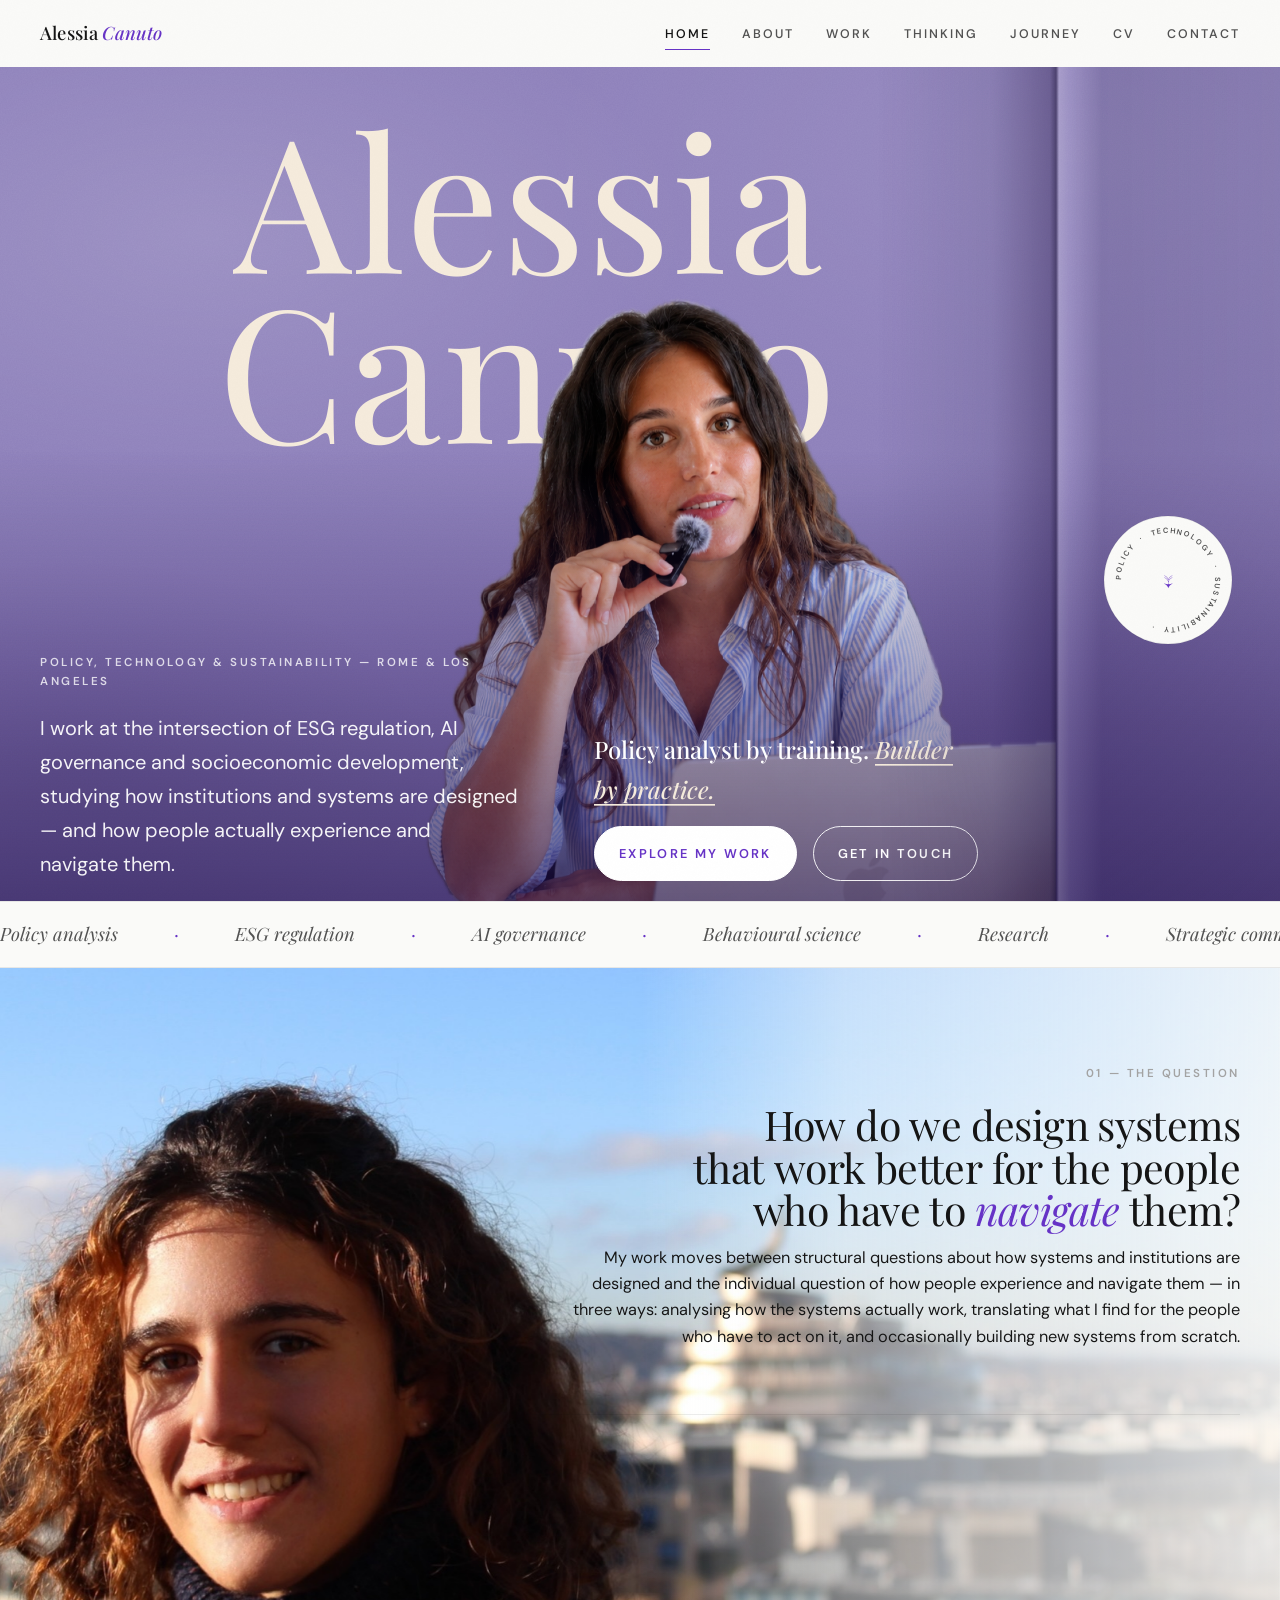
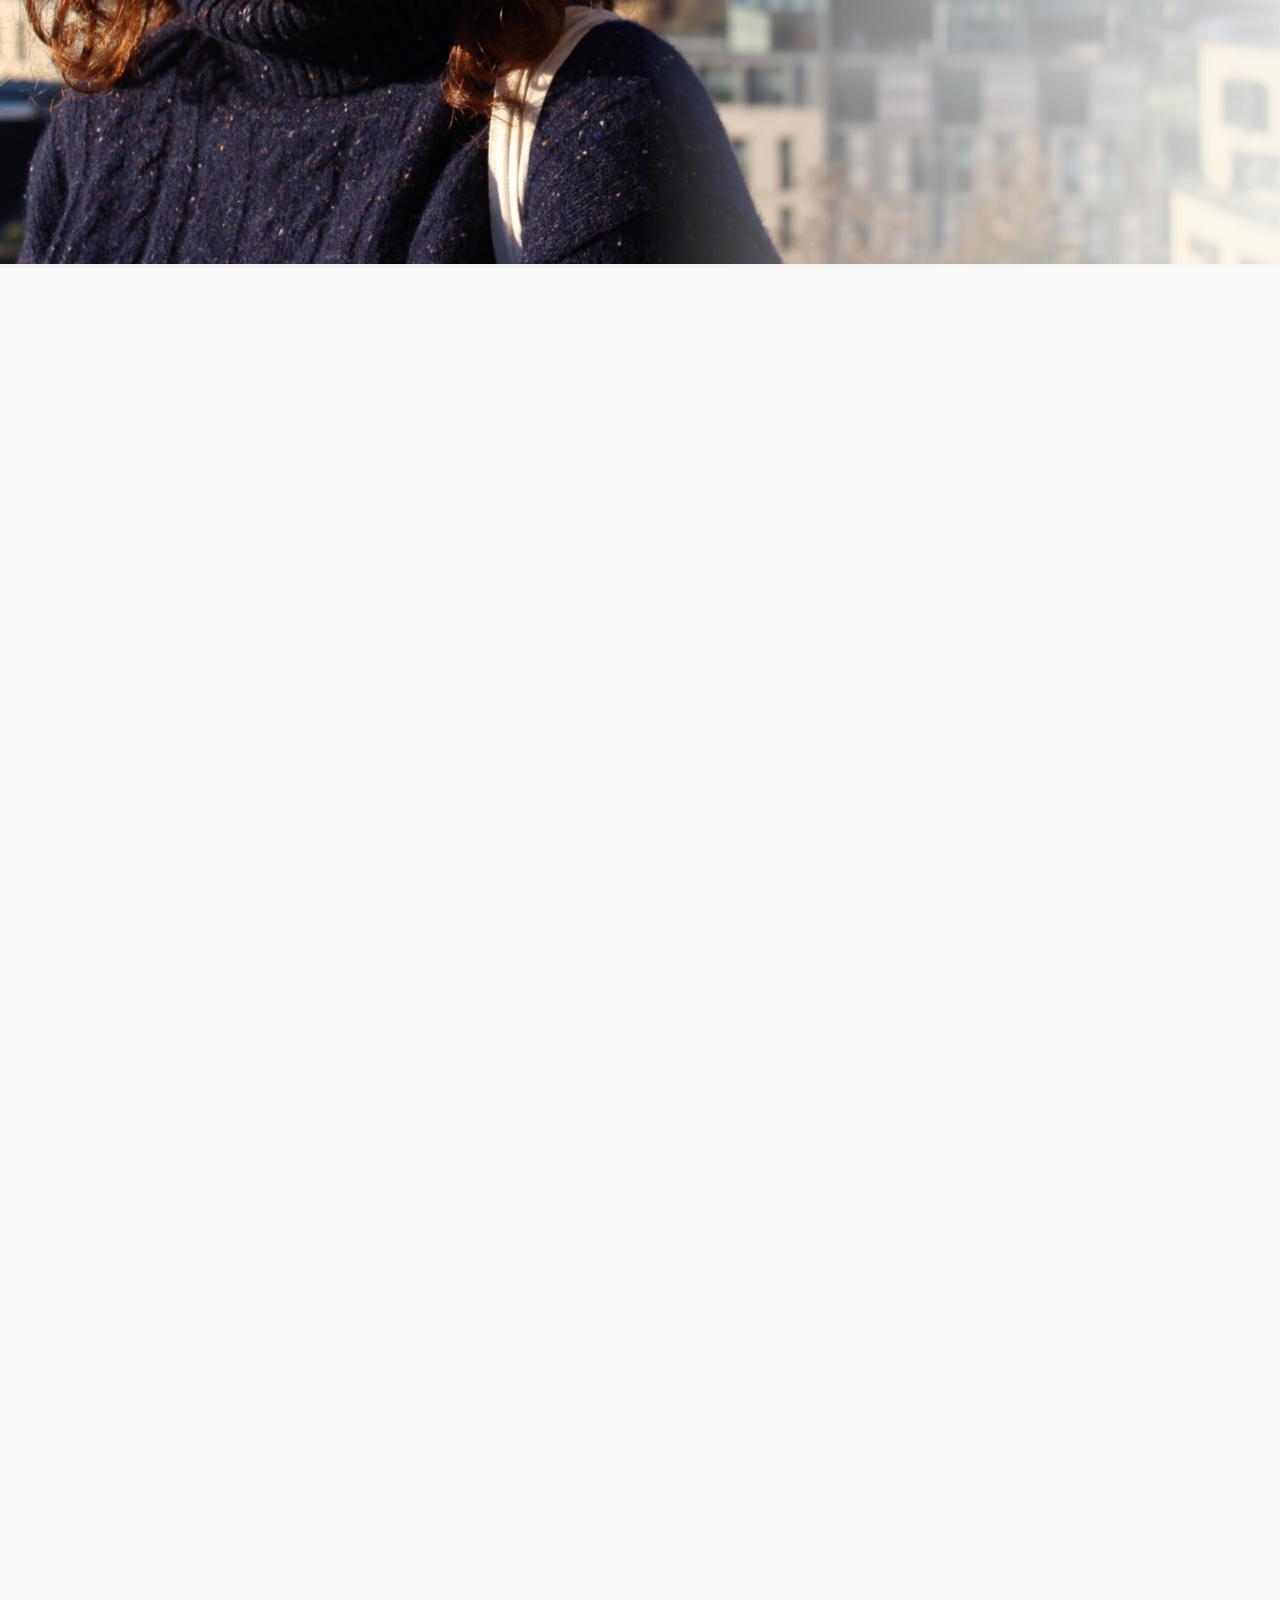
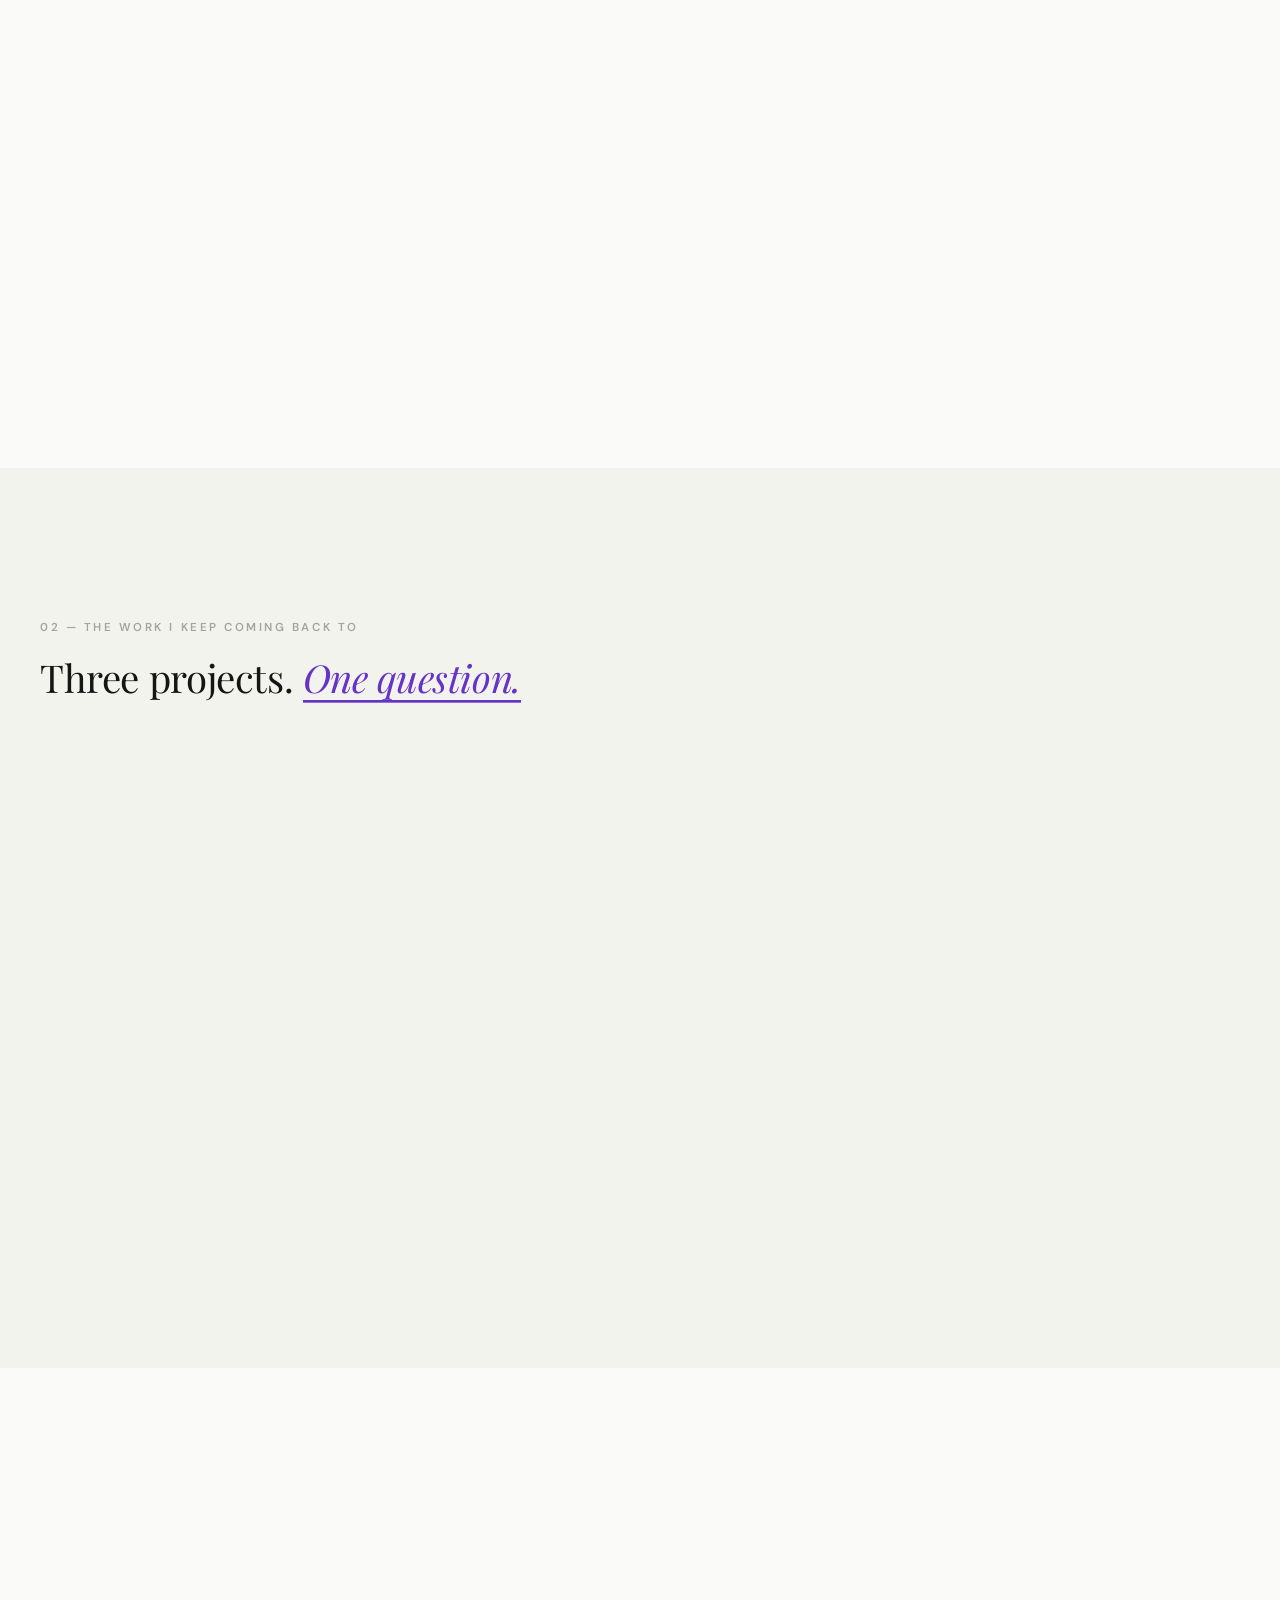
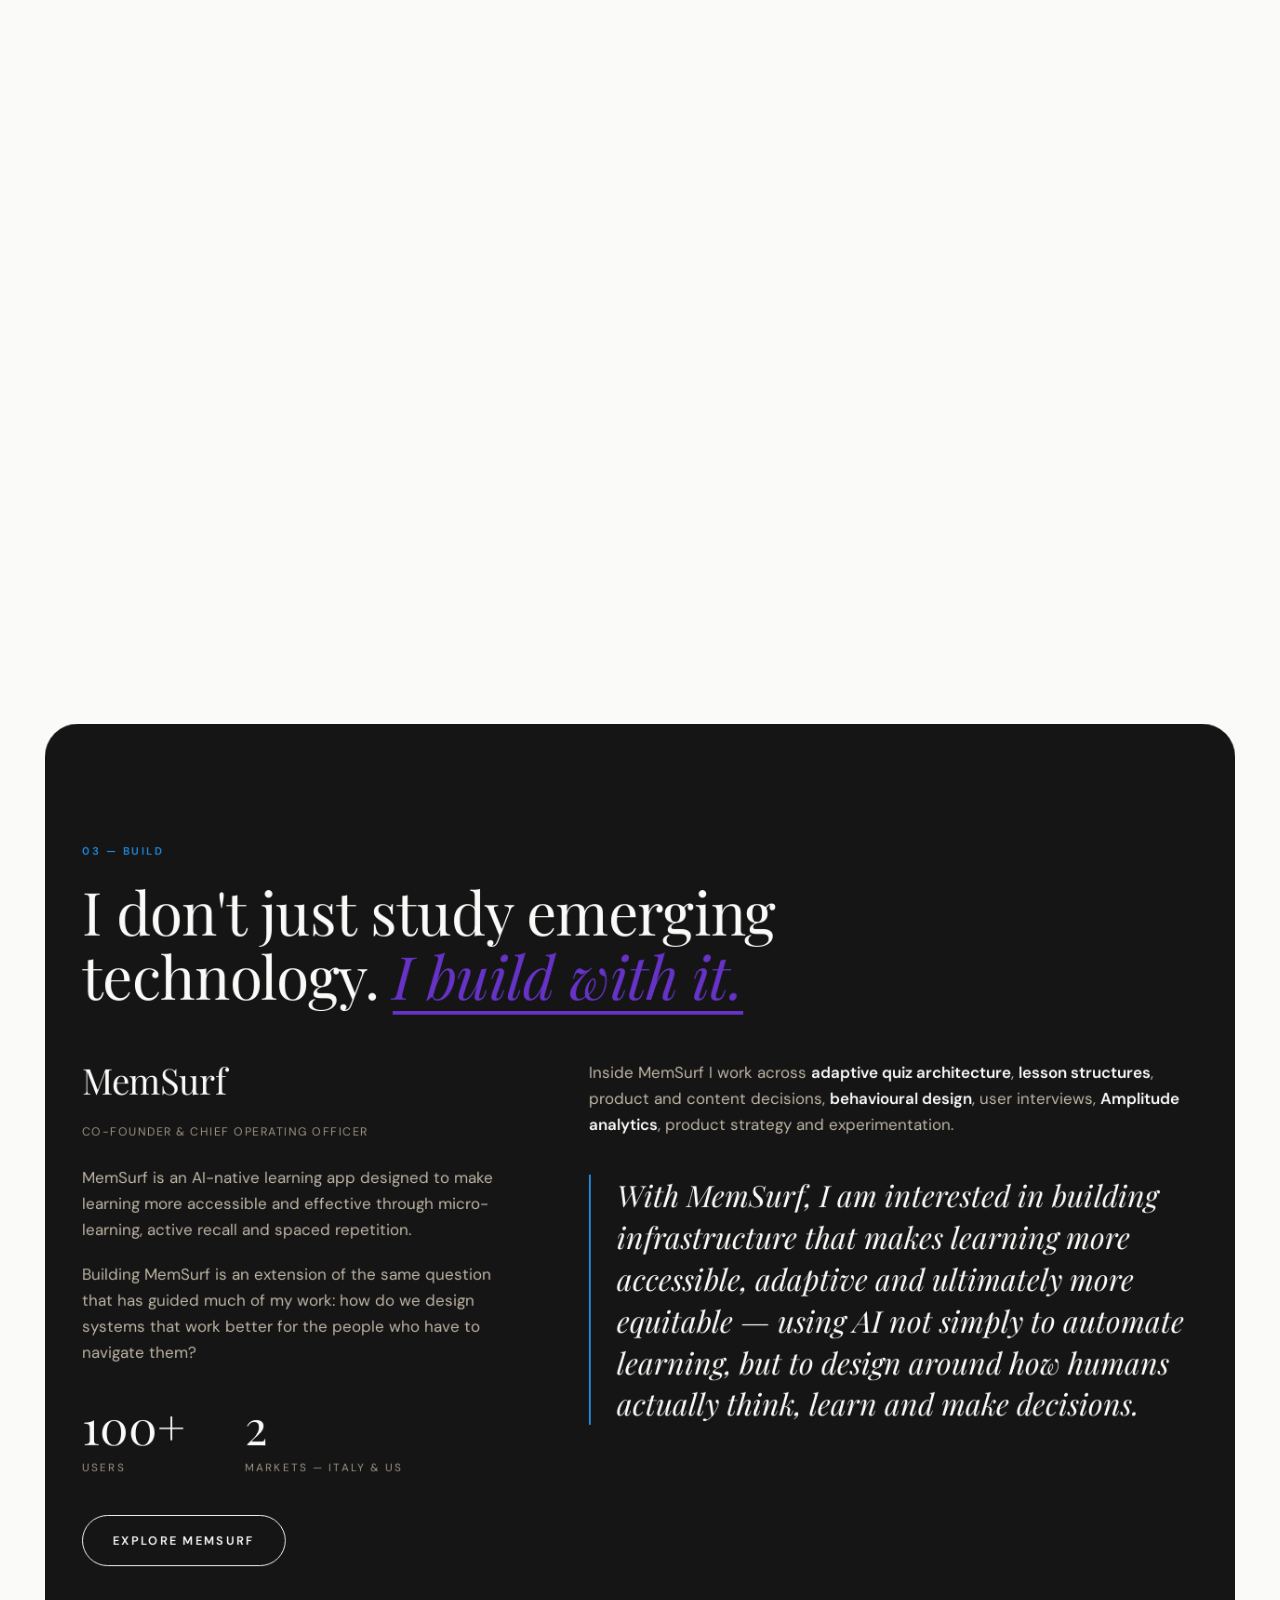
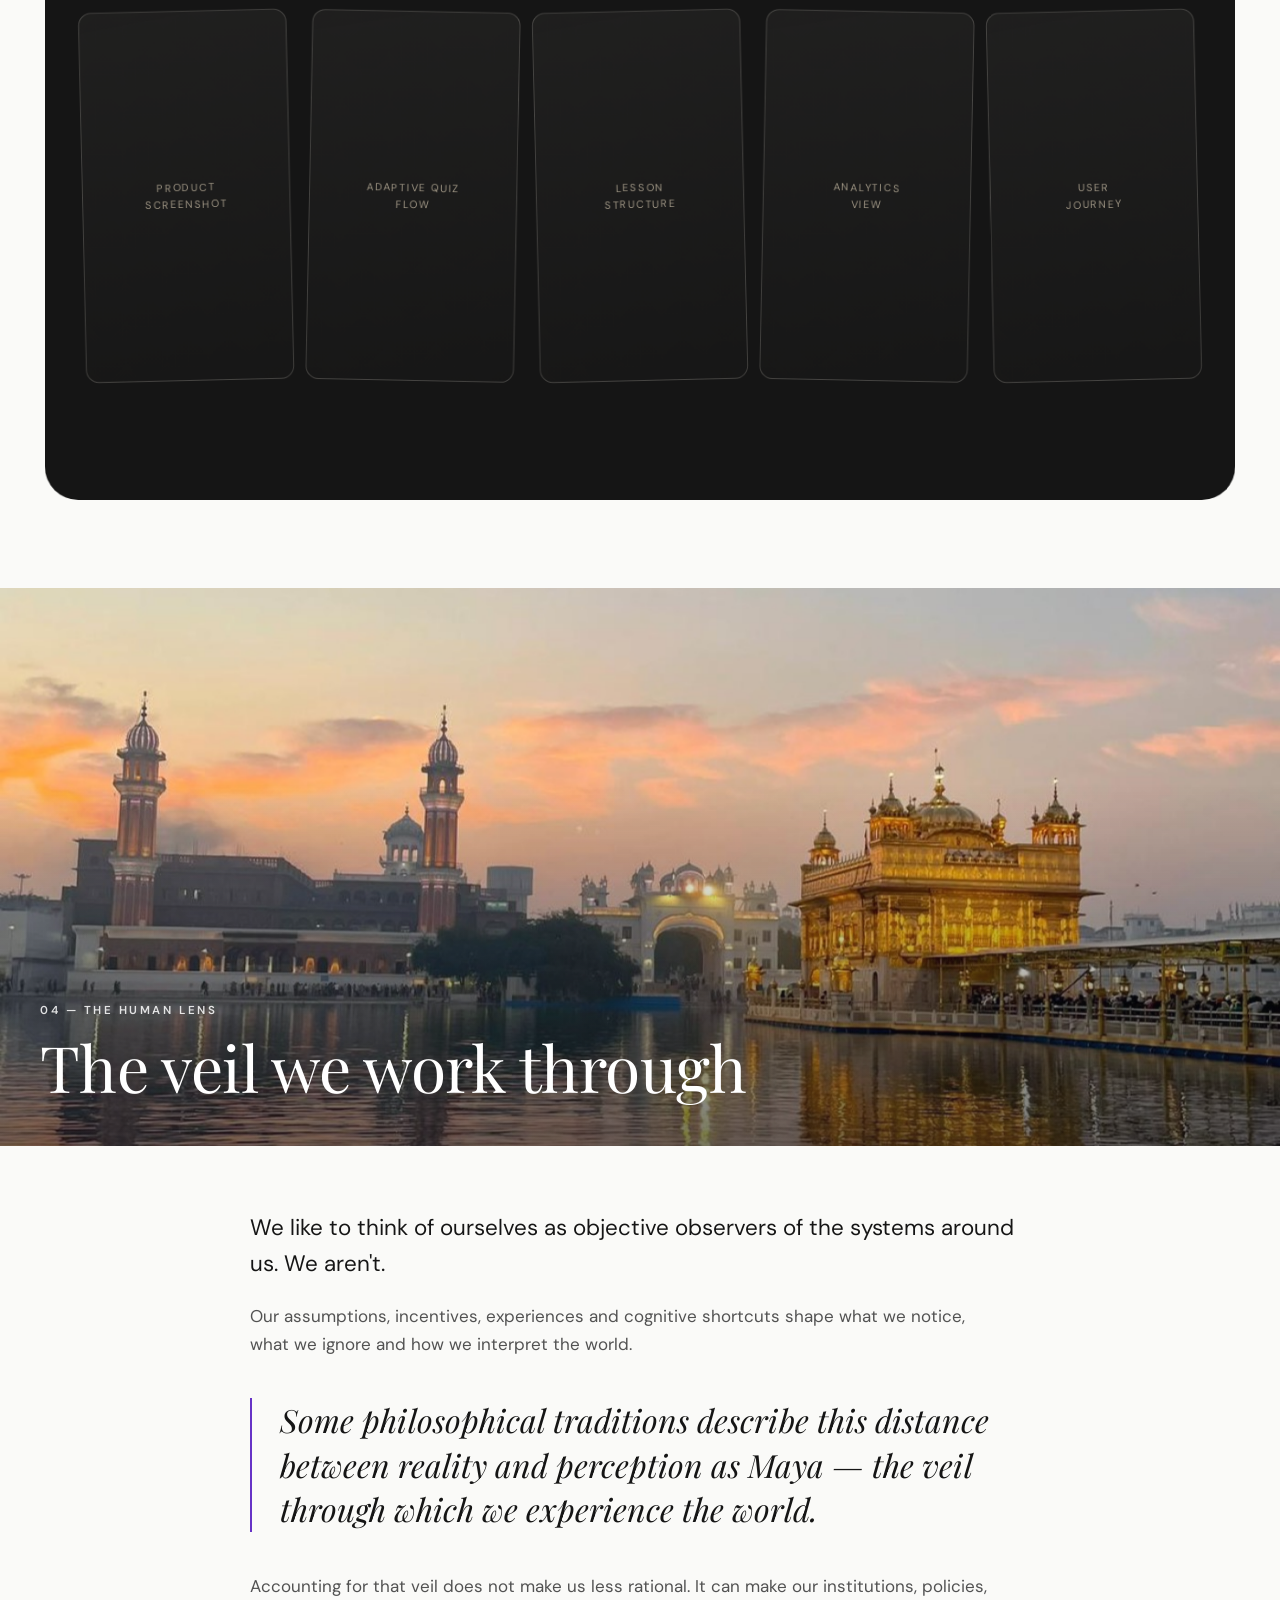
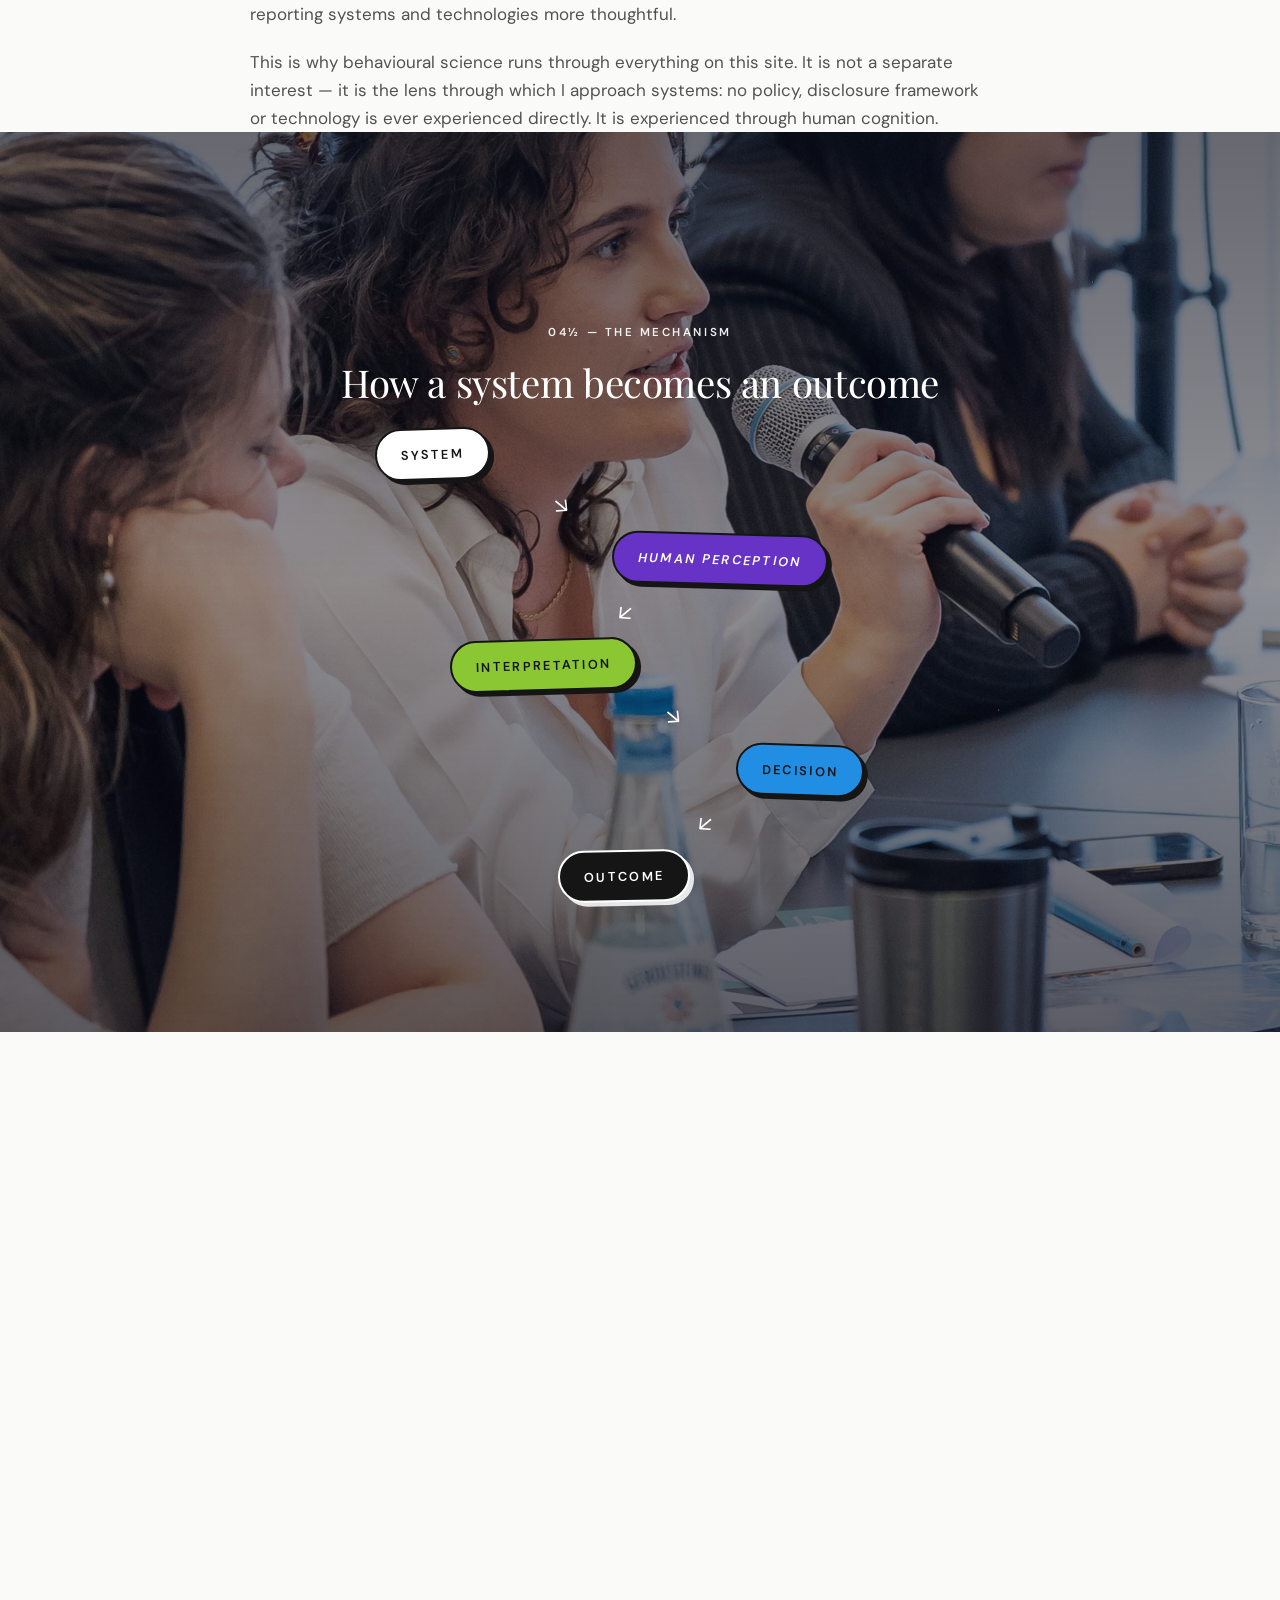
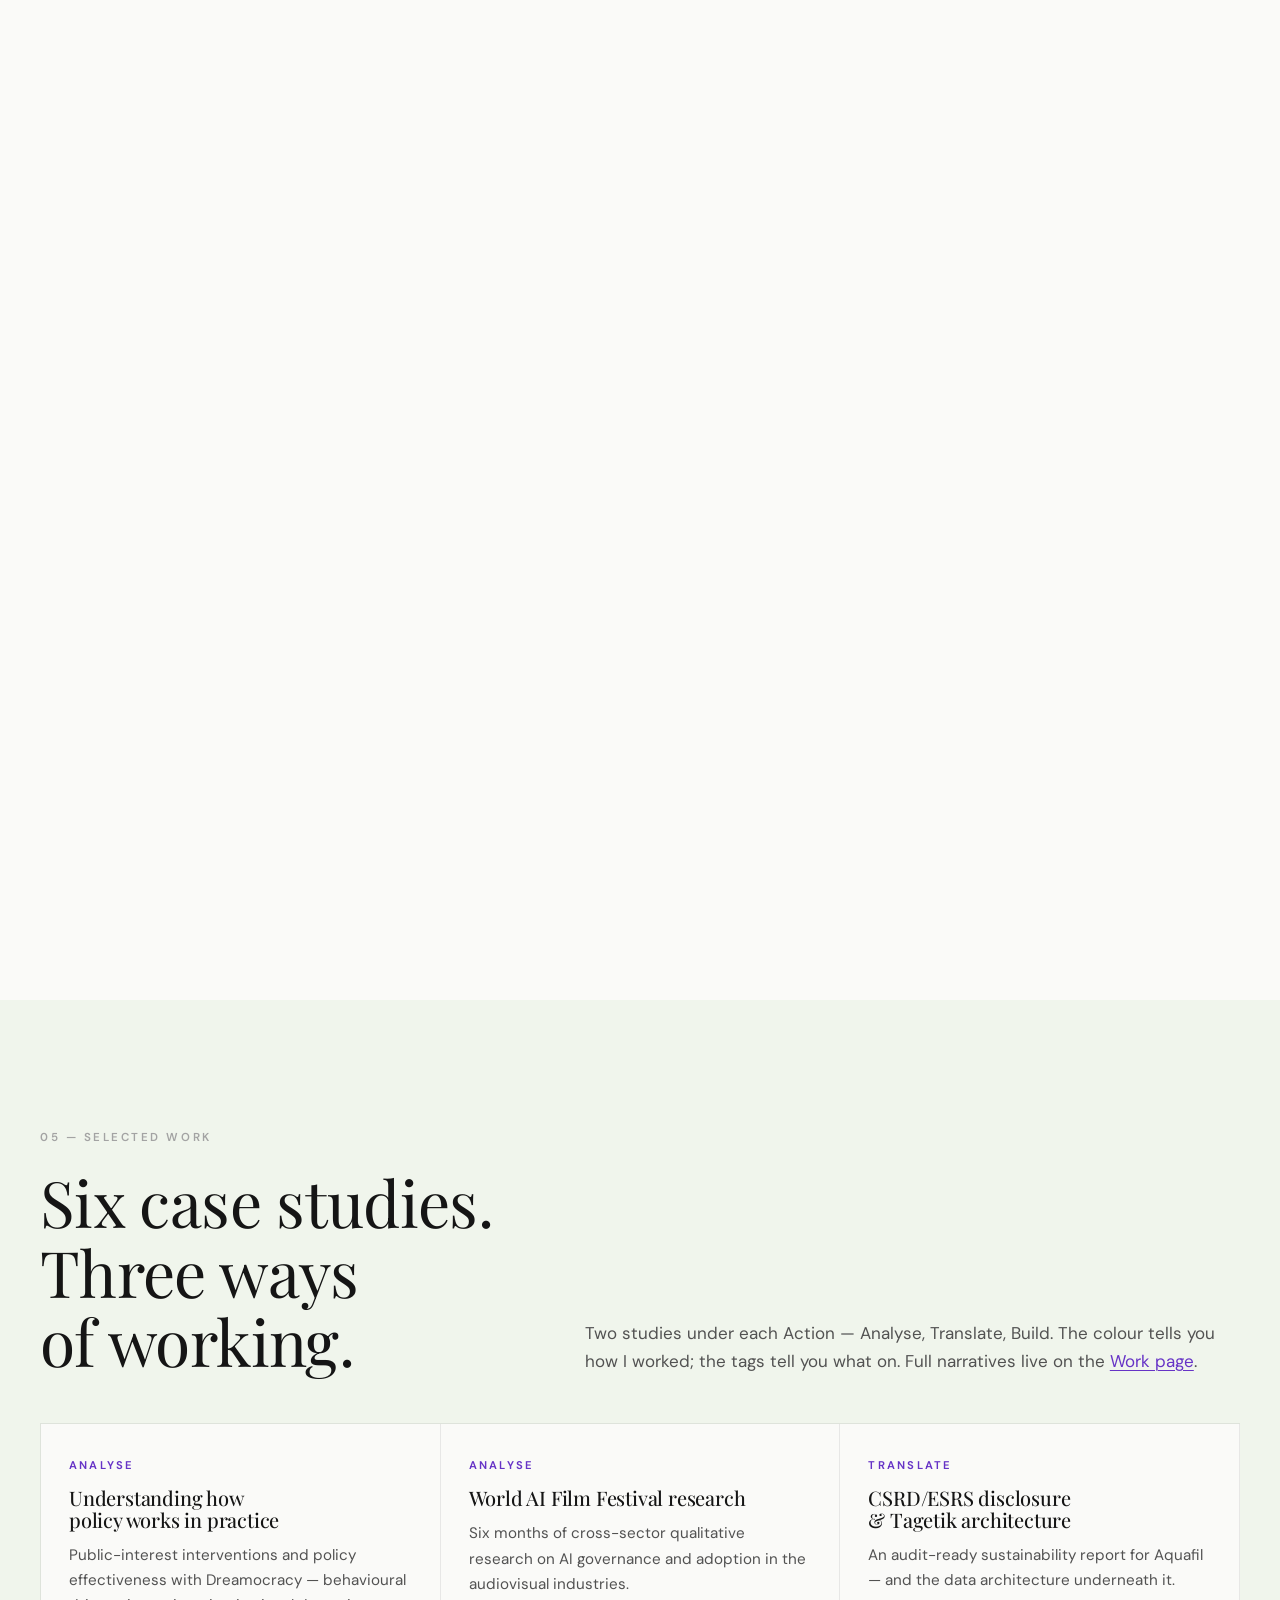
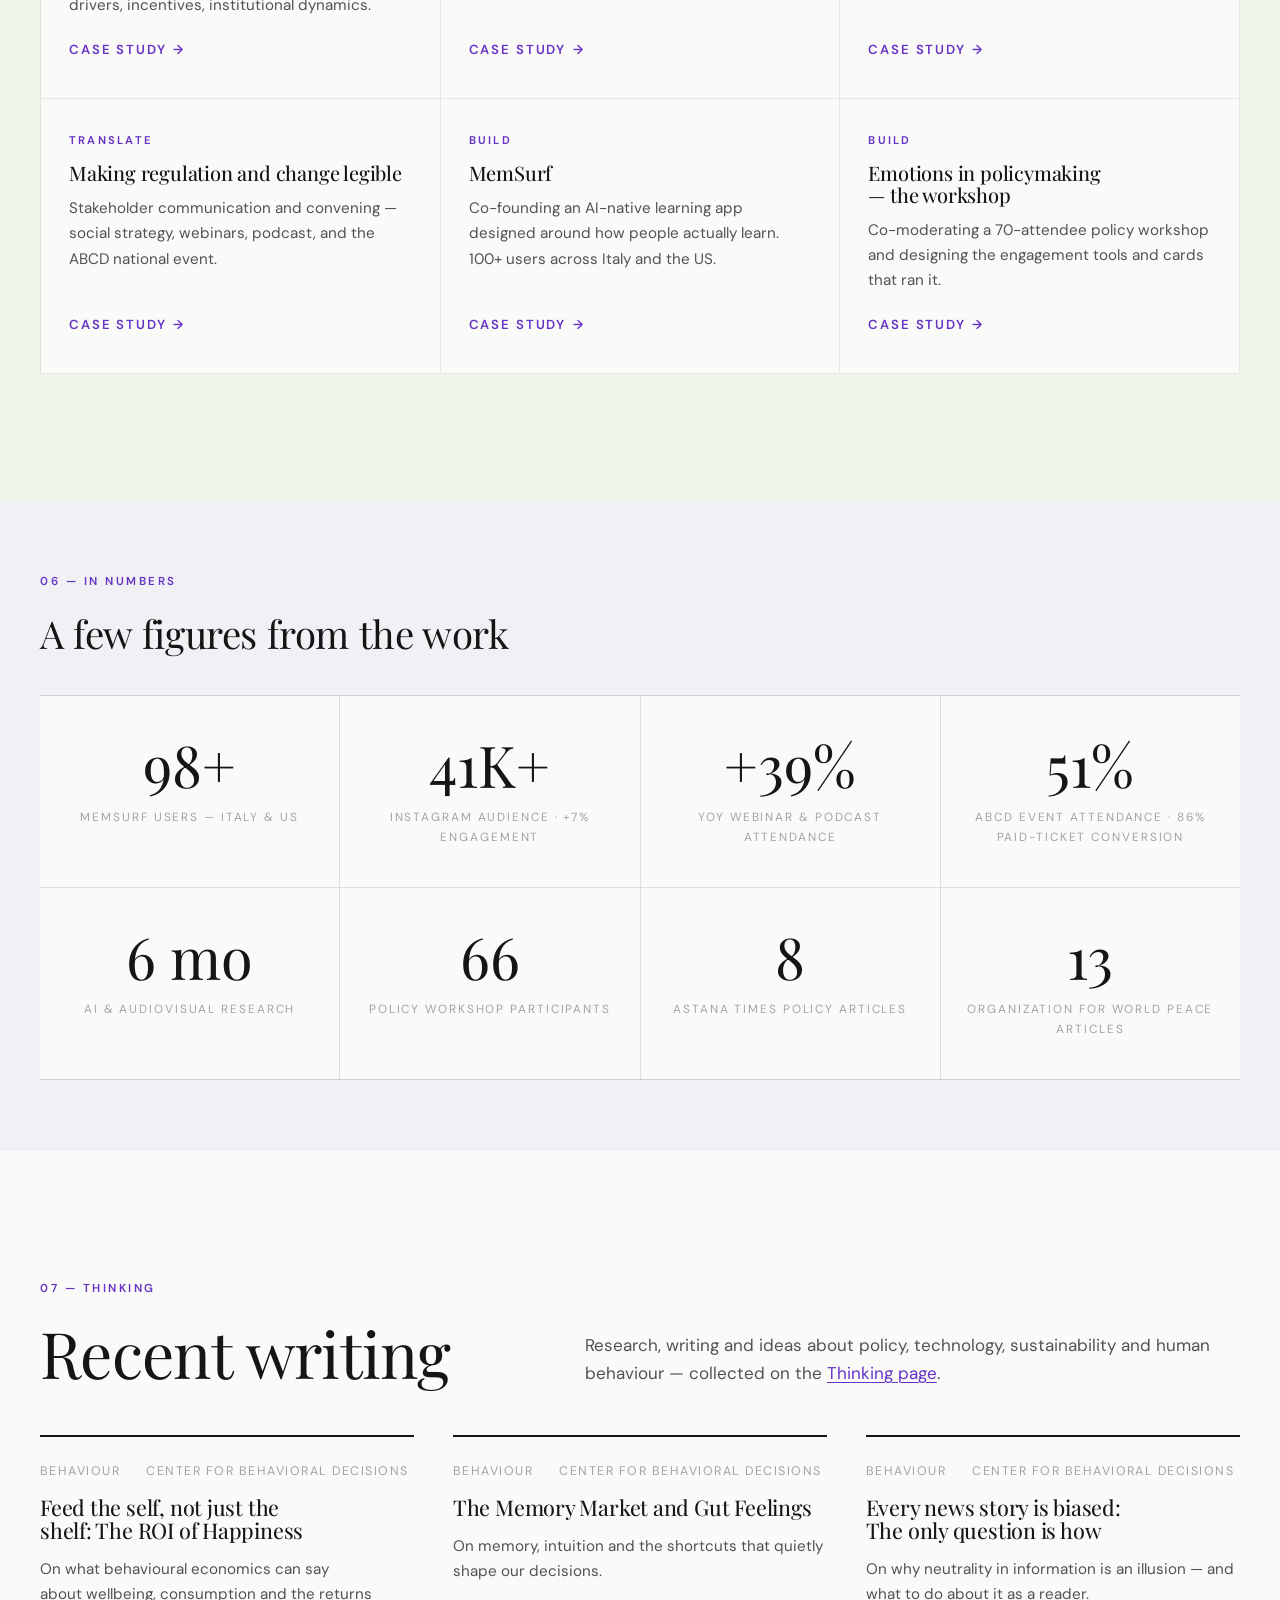
==== commit 99f01927: "Hero: seat the magazine fold right at the laptop's edge The cutout is now right-anchored so its fram" ====
--- a/index.html
+++ b/index.html
@@ -27,7 +27,7 @@
   <meta property="og:title" content="Alessia Canuto | Policy, Technology &amp; Sustainability">
   <meta property="og:description" content="Alessia Canuto is a policy and sustainability professional working at the intersection of ESG regulation, AI governance, socioeconomic development, behavioural science and technology.">
 
-  <link rel="stylesheet" href="css/style.css?v=32">
+  <link rel="stylesheet" href="css/style.css?v=33">
 </head>
 <body>
 
@@ -562,6 +562,6 @@
   </div>
 </footer>
 
-<script src="js/main.js?v=32"></script>
+<script src="js/main.js?v=33"></script>
 </body>
 </html>
--- a/css/style.css
+++ b/css/style.css
@@ -850,10 +850,10 @@
     radial-gradient(40% 36% at 6% 84%, rgba(28, 10, 66, 0.12), transparent 70%);
   padding-block: 0;   /* cancel the default <section> padding */
   display: flex;
-  justify-content: center;   /* centres the full-height cutout core */
+  justify-content: flex-end;   /* the cutout's right edge rides the fold */
   /* Width of the "second page" sliver on the right (the magazine fold
      sits just left of it) — change this to widen/narrow the sliver */
-  --page2: clamp(56px, 7vw, 110px);
+  --page2: clamp(120px, 17.5vw, 260px);
 }
 /* Magazine-gutter shading: the left page eases into a dark crease, a
    thin highlight catches where the second page curves back up, then a
@@ -899,6 +899,7 @@
 .stage-content .stage-content-inner {
   width: min(100% - 3rem, 1200px);
   margin-inline: auto;
+  padding-right: var(--page2);   /* the band is printed on the left page only */
   display: grid;
   grid-template-columns: minmax(0, 1.2fr) minmax(0, 1fr);
   gap: clamp(1.5rem, 4vw, 3rem);
@@ -906,8 +907,6 @@
 }
 .stage-content .hero-statement { max-width: 52ch; margin-bottom: 0; }
 .stage-content .hero-tagline { margin-bottom: 1rem; }
-/* keep the buttons clear of the rotating badge in the corner */
-.stage-content .stage-content-inner > div:last-child { padding-right: clamp(2rem, 4vw, 4rem); }
 /* The cutout keeps its full height, centred; on narrow screens it
    fills the width again (and crops) exactly as before. NO transform here —
    the name layer must be able to slot between the core's children. */
@@ -915,7 +914,8 @@
   position: relative;
   height: 100%;
   aspect-ratio: 1200 / 1450;   /* wider than the photo: zoomed in, bottom cropped */
-  max-width: 100%;
+  max-width: calc(100% - var(--page2));   /* never spill past the fold */
+  margin-right: var(--page2);   /* right edge sits exactly on the crease */
   flex: 0 0 auto;
 }
 .hero-stage .stage-fg {
@@ -931,6 +931,7 @@
 .hero-stage .stage-name {
   position: absolute;
   inset: 0;
+  right: var(--page2);   /* the name is printed on the left page only */
   z-index: 2;
   margin: 0;
   display: flex;
@@ -946,7 +947,9 @@
   text-align: center;
 }
 .hero-stage .stage-name .stage-line2 { margin-top: clamp(0.5rem, 9vh, 7rem); }
-.hero-stage .orbit-badge { left: auto; right: calc(var(--page2) + clamp(1rem, 3vw, 2.5rem)); bottom: clamp(13rem, 30vh, 16rem); z-index: 6; }
+.hero-stage .orbit-badge { left: auto; right: calc(var(--page2) / 2); transform: translateX(50%); bottom: clamp(13rem, 30vh, 16rem); z-index: 6; }
+/* slightly slimmer buttons so the pair fits beside the fold */
+.hero-stage .btn { padding: 1rem 1.5rem; }
 /* Light-on-violet versions of the bottom band's text and buttons */
 .hero-stage .label--ink { color: rgba(255, 255, 255, 0.78); }
 .hero-stage .hero-statement { color: rgba(255, 255, 255, 0.94); }
@@ -2083,7 +2086,11 @@
   .hero-stage::after { background: linear-gradient(180deg, transparent 26%, rgba(44, 22, 96, 0.38) 54%, rgba(32, 14, 76, 0.72) 100%); }
   /* the magazine fold needs room — skip it on small screens */
   .hero-stage::before { display: none; }
-  .hero-stage .orbit-badge { right: clamp(1rem, 4vw, 3.5rem); }
+  .hero-stage { justify-content: center; }
+  .stage-core { max-width: 100%; margin-right: 0; }
+  .hero-stage .stage-name { right: 0; }
+  .stage-content .stage-content-inner { padding-right: 0; }
+  .hero-stage .orbit-badge { right: clamp(1rem, 4vw, 3.5rem); transform: none; }
   .stage-content .hero-statement { font-size: 0.95rem; }
   .stage-content .stage-content-inner { grid-template-columns: 1fr; gap: 0.9rem; }
   .stage-content .stage-content-inner > div:last-child { padding-right: 0; }
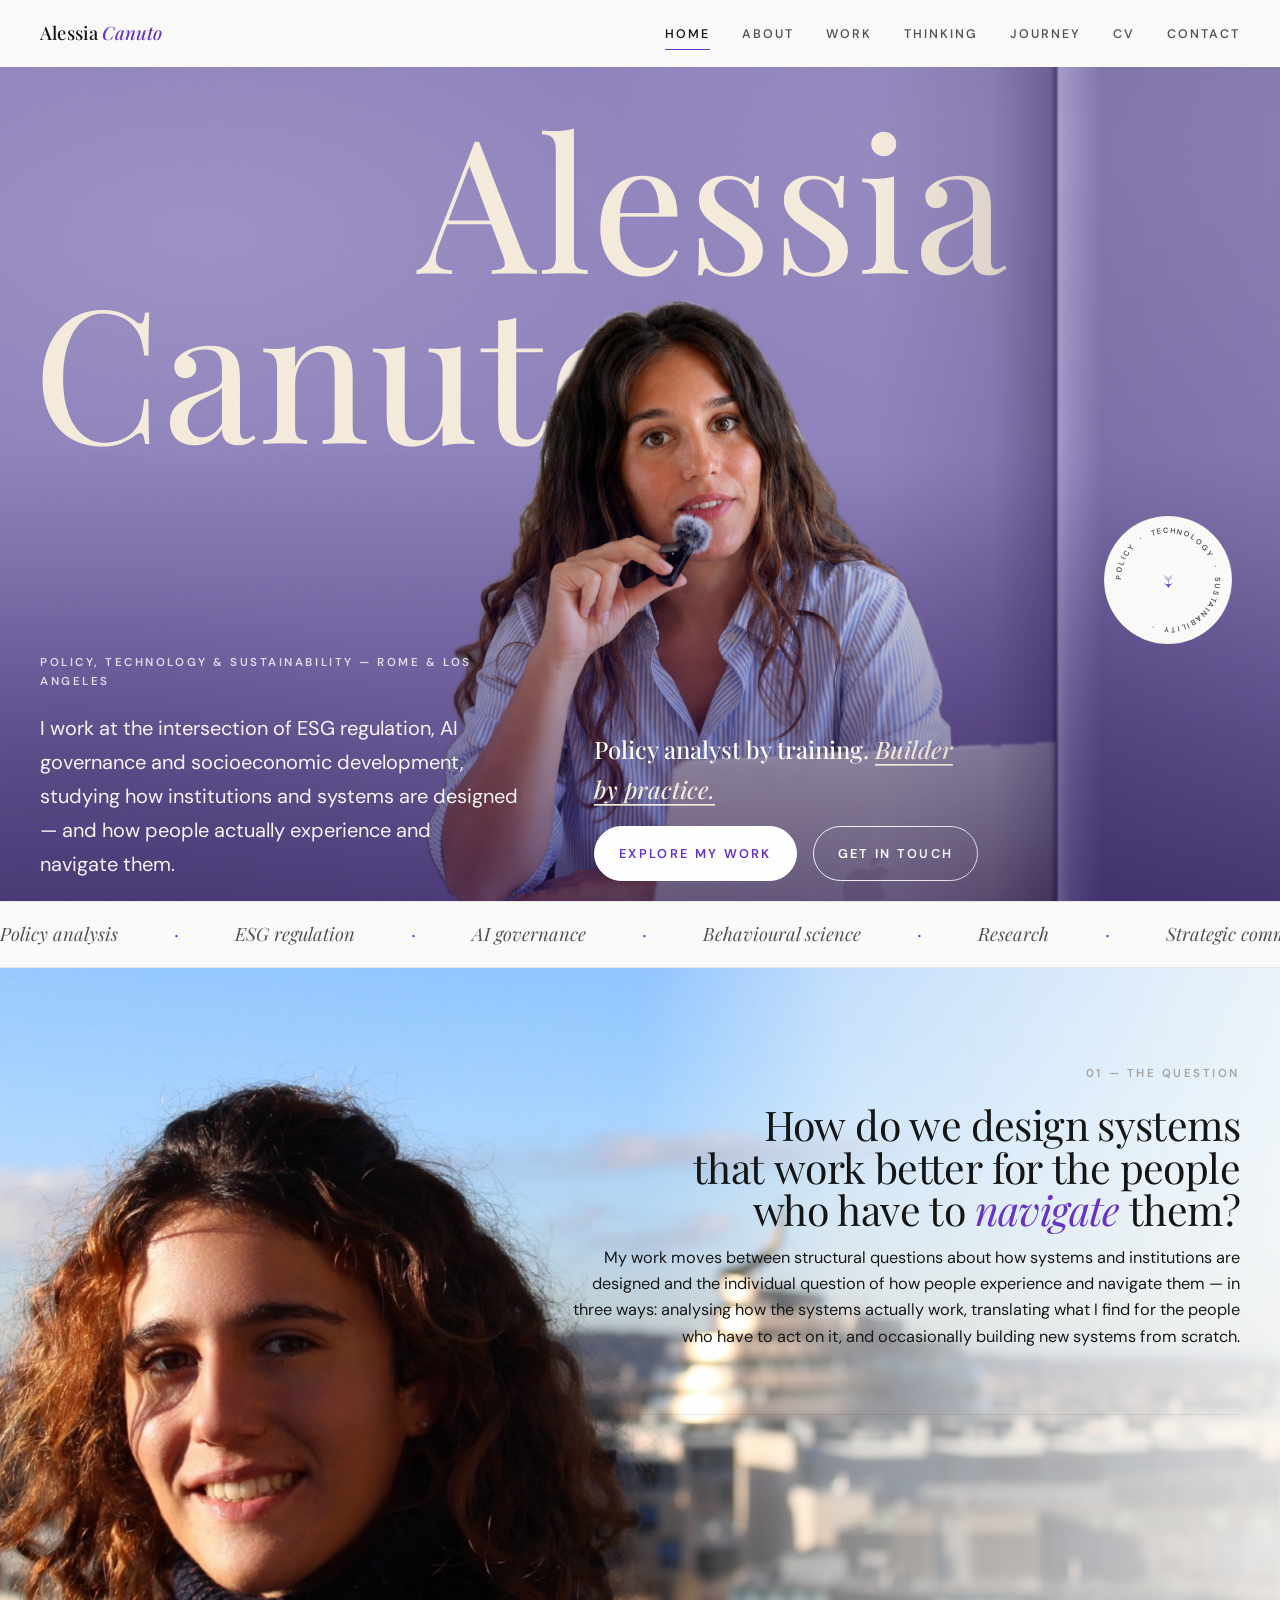
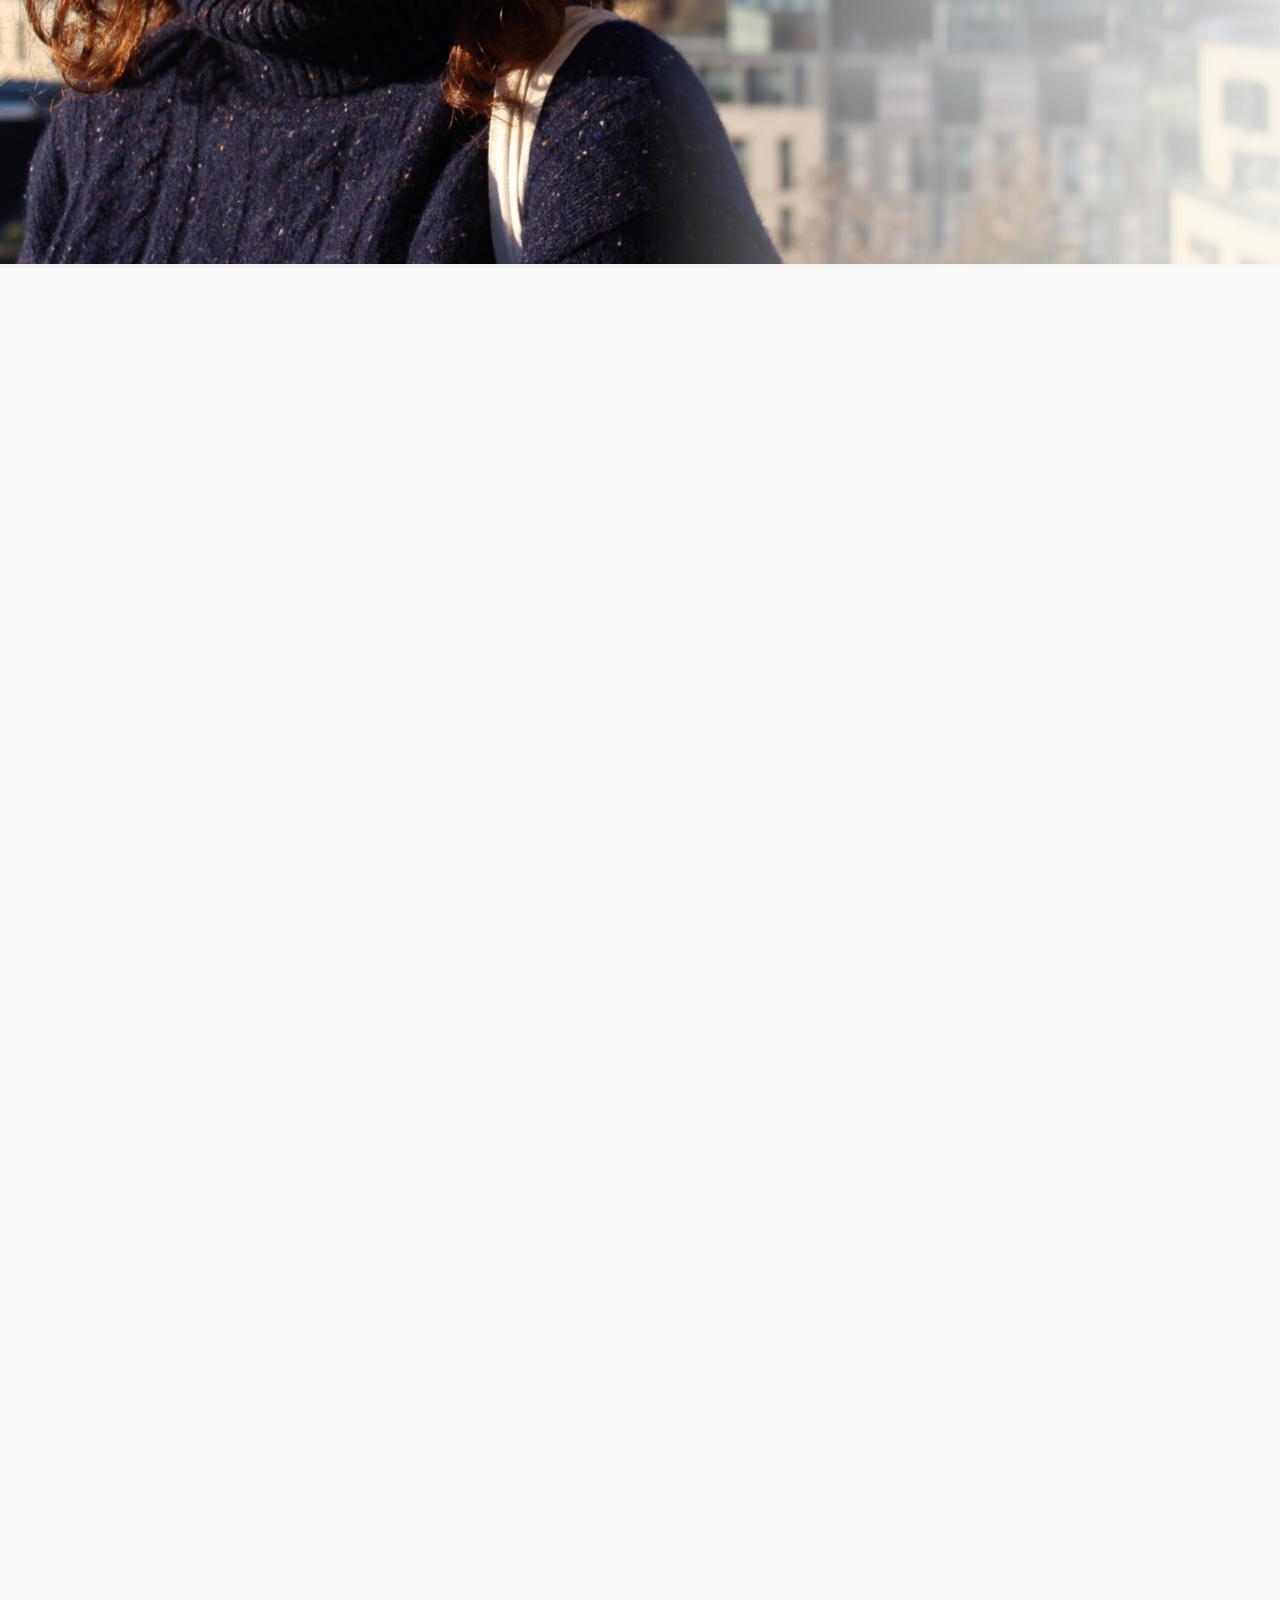
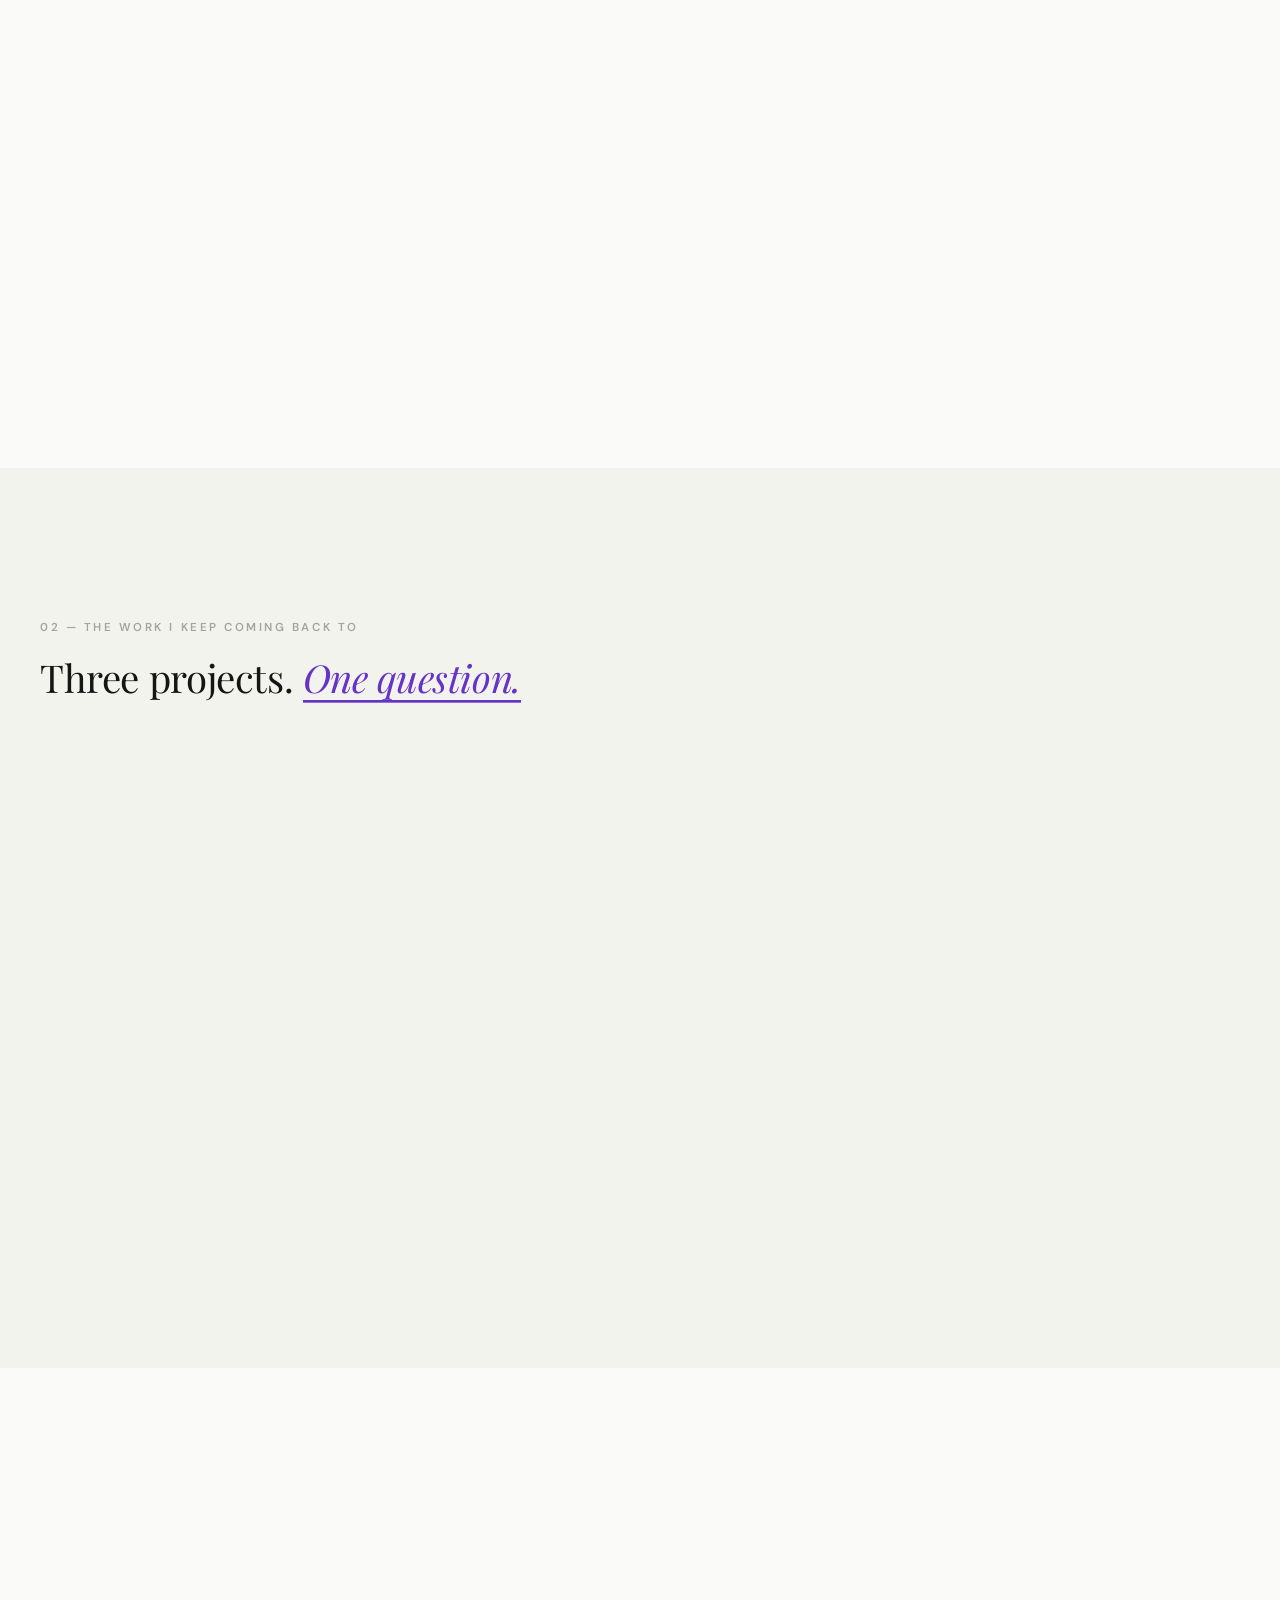
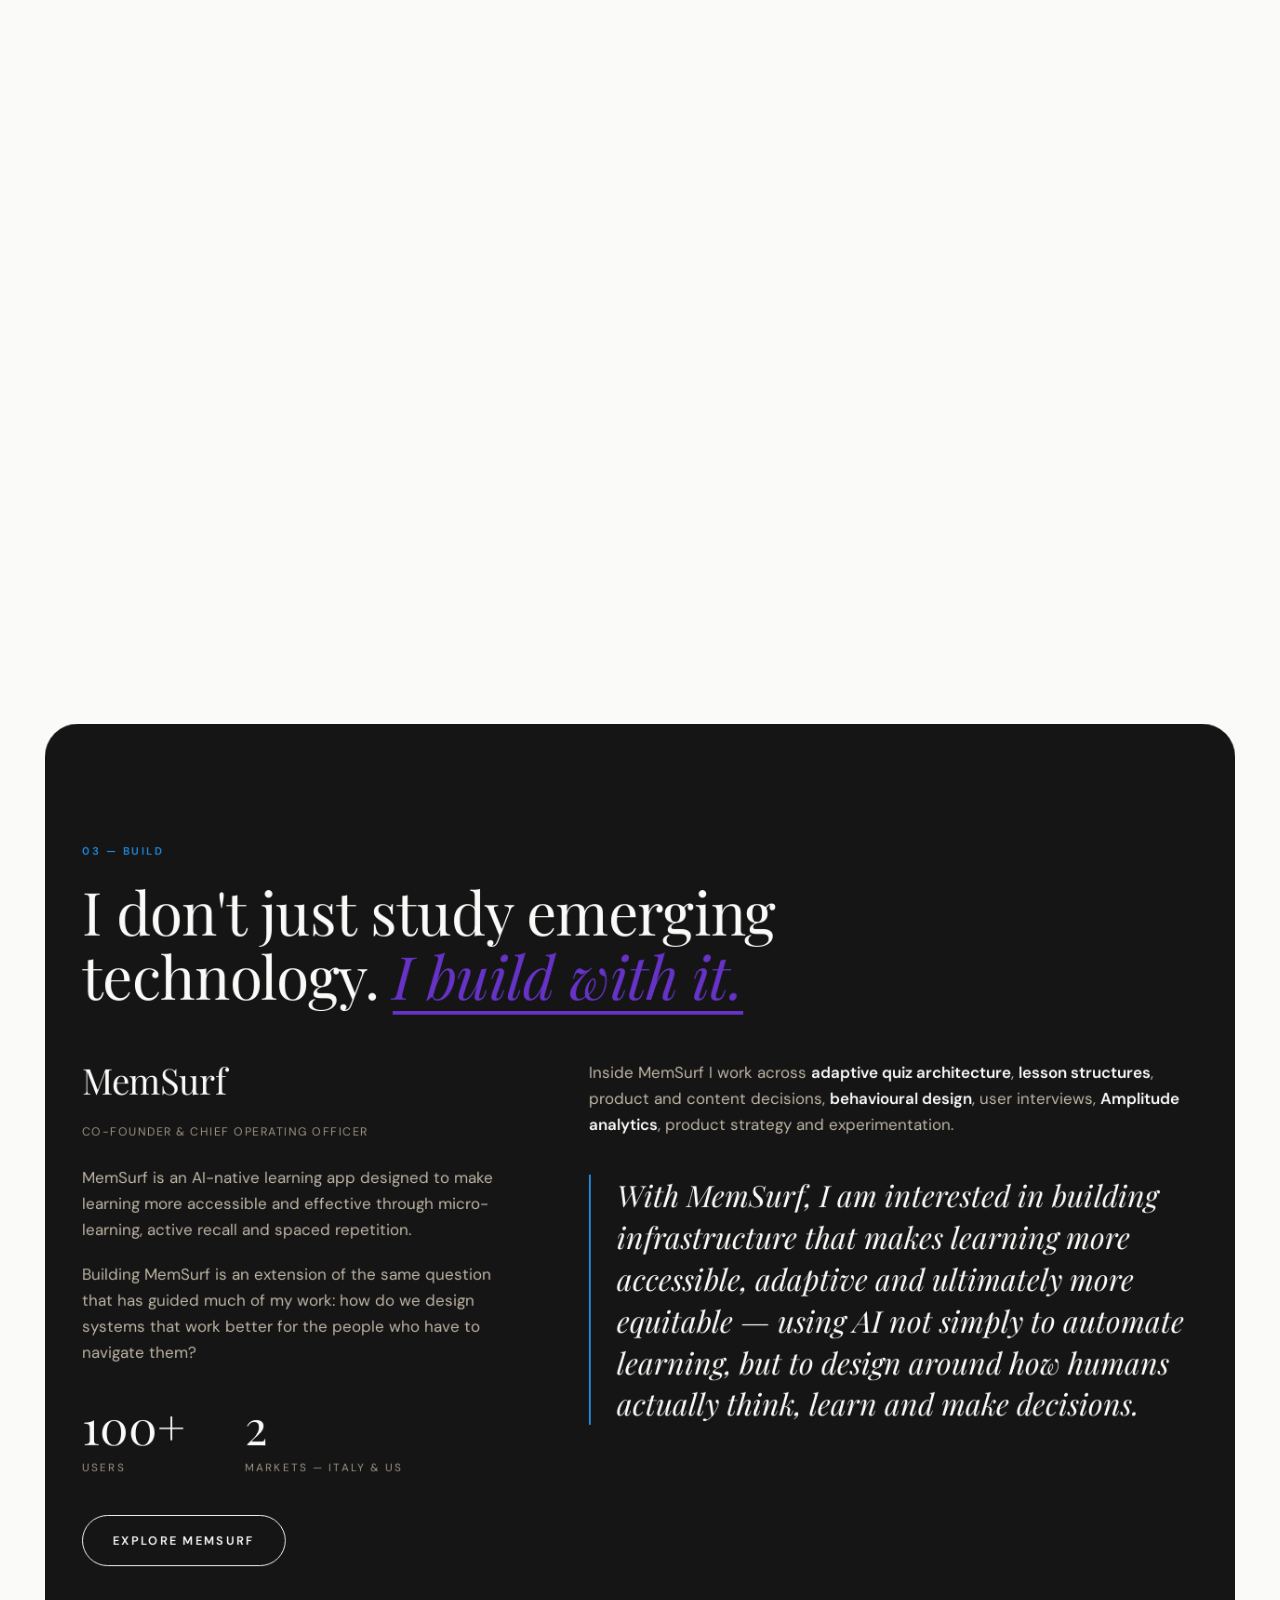
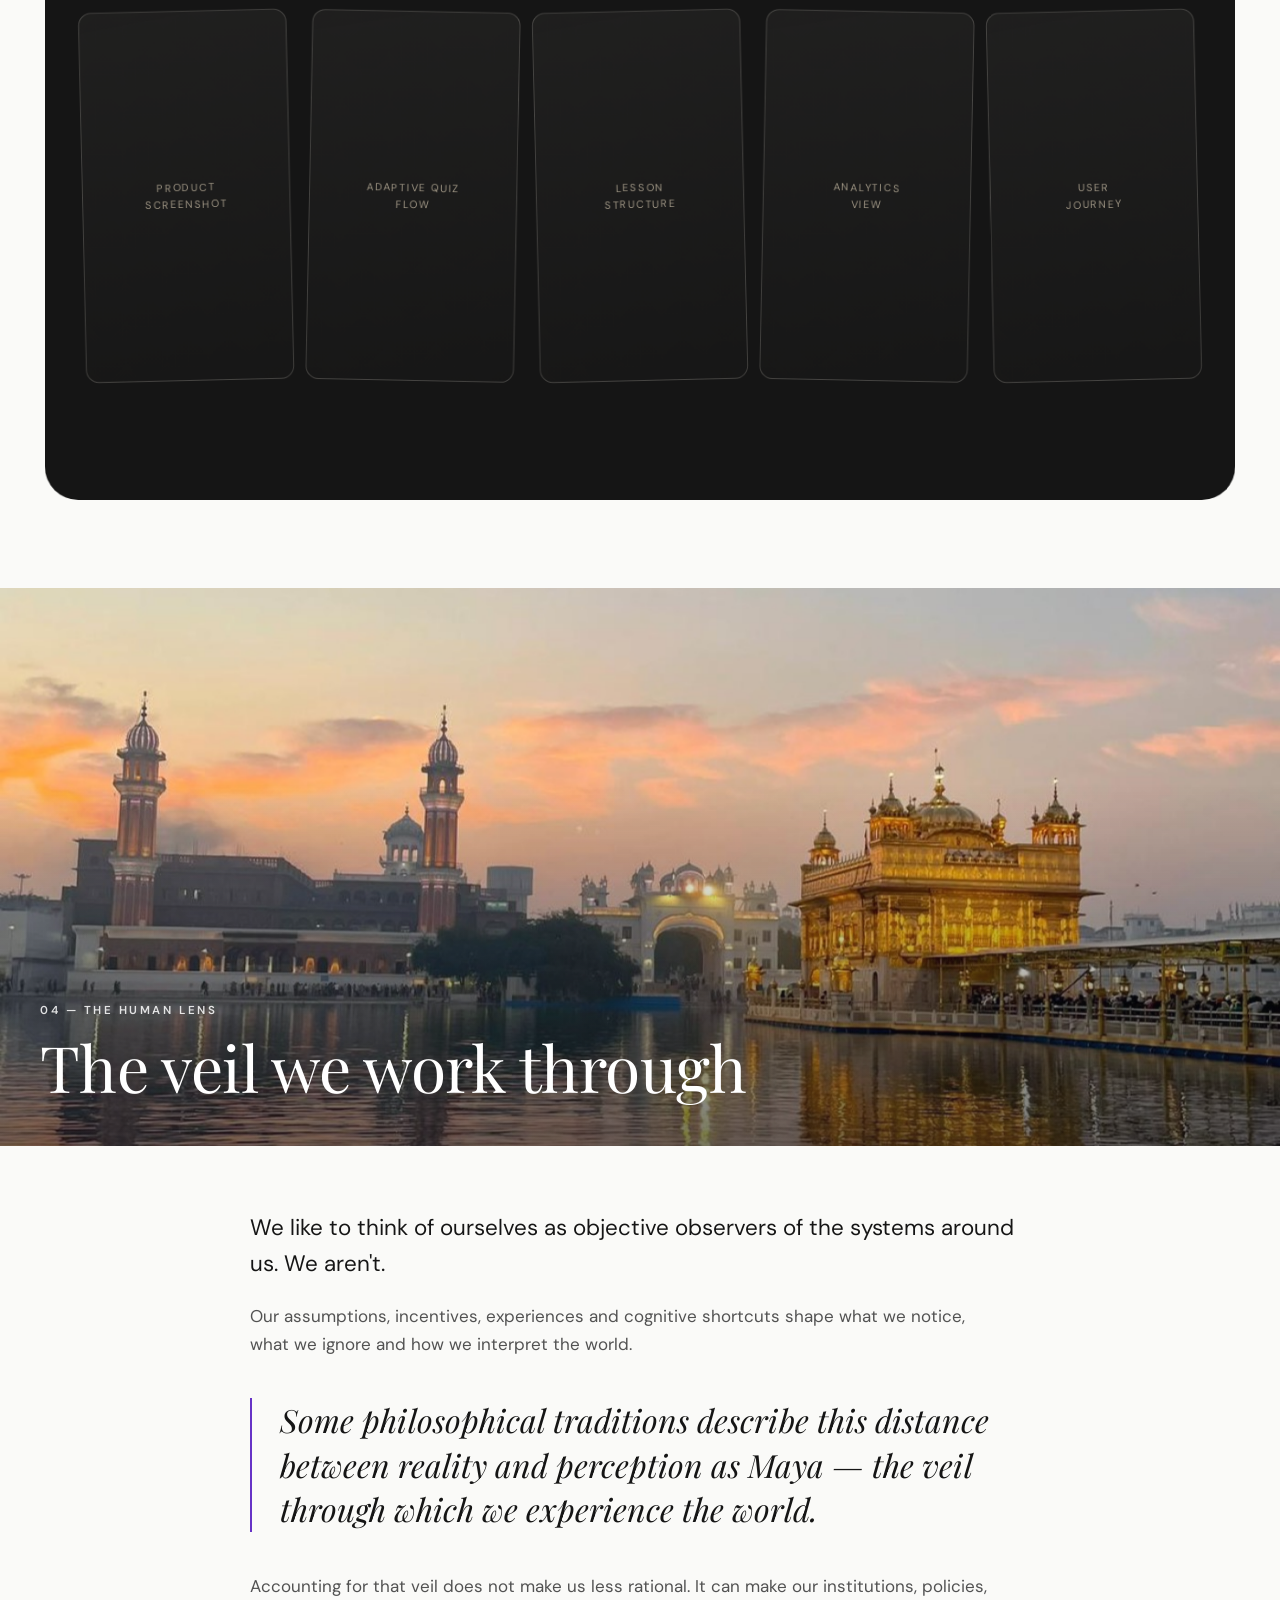
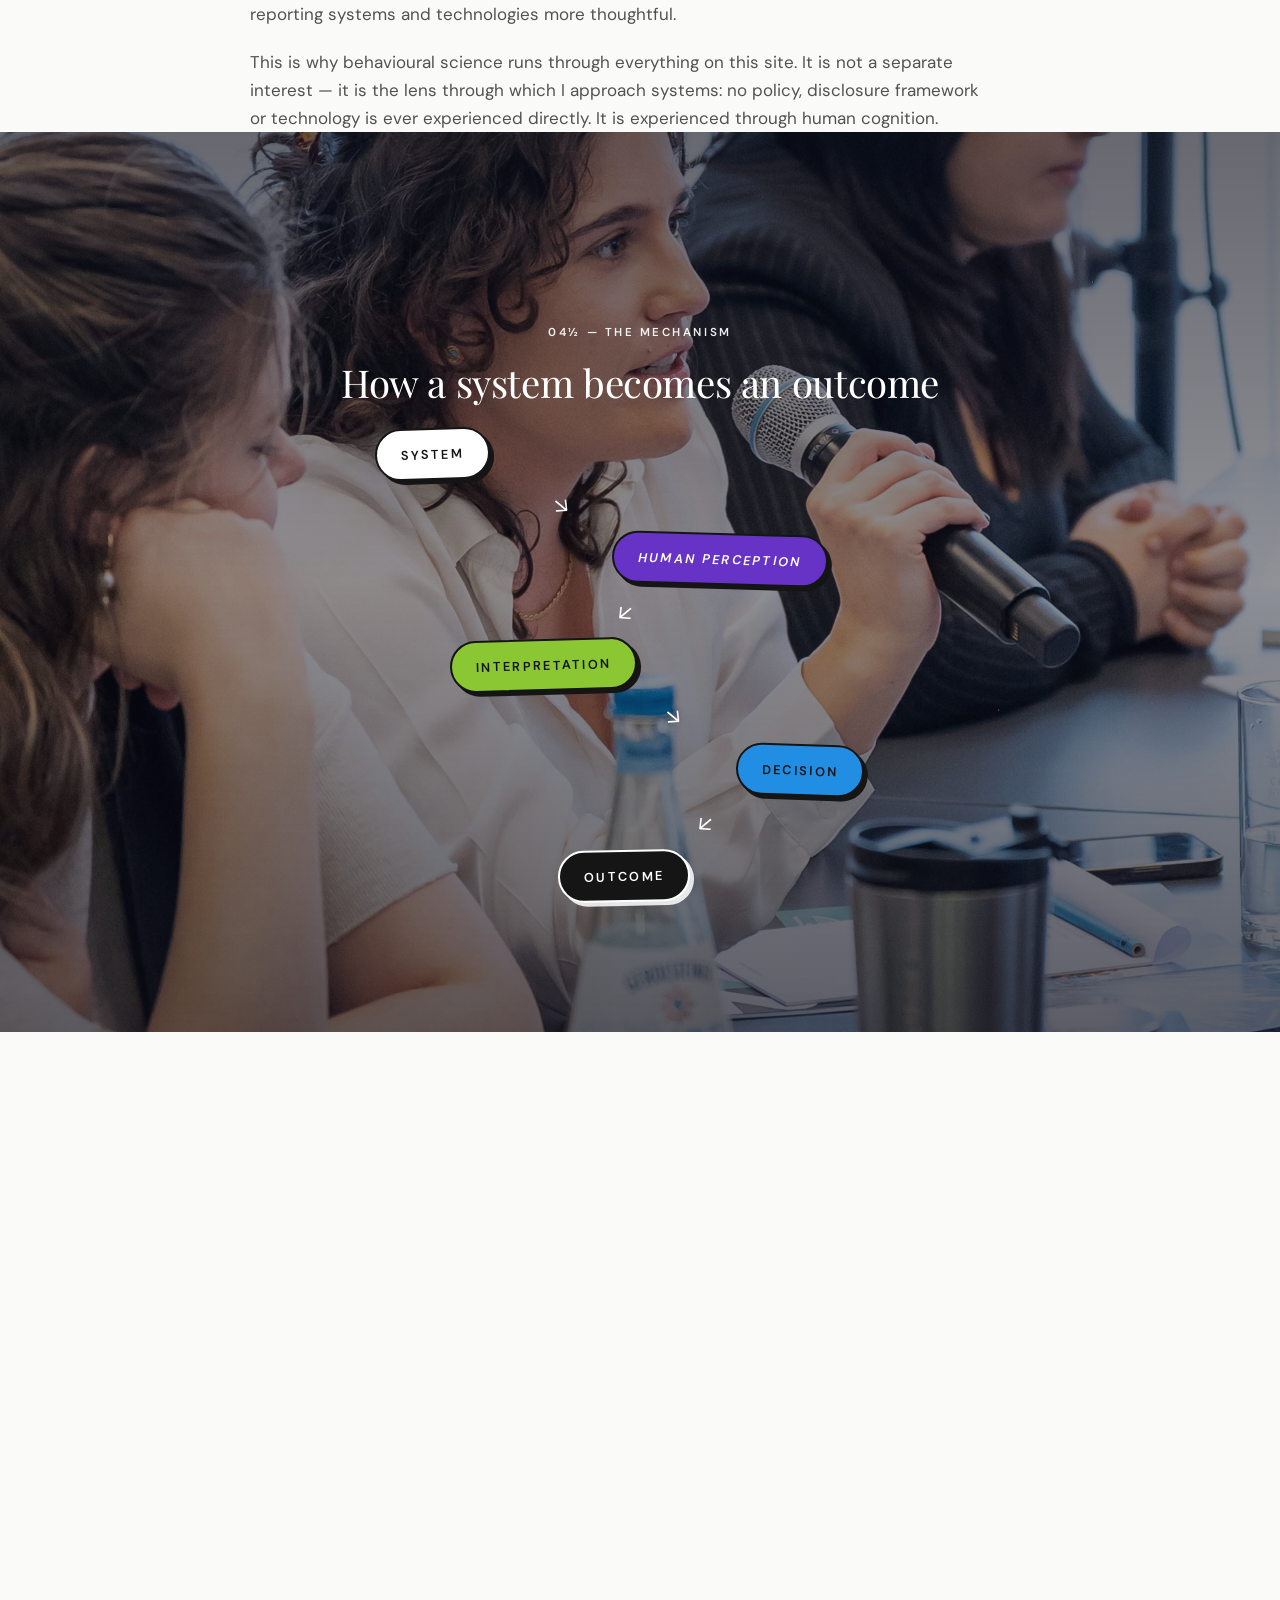
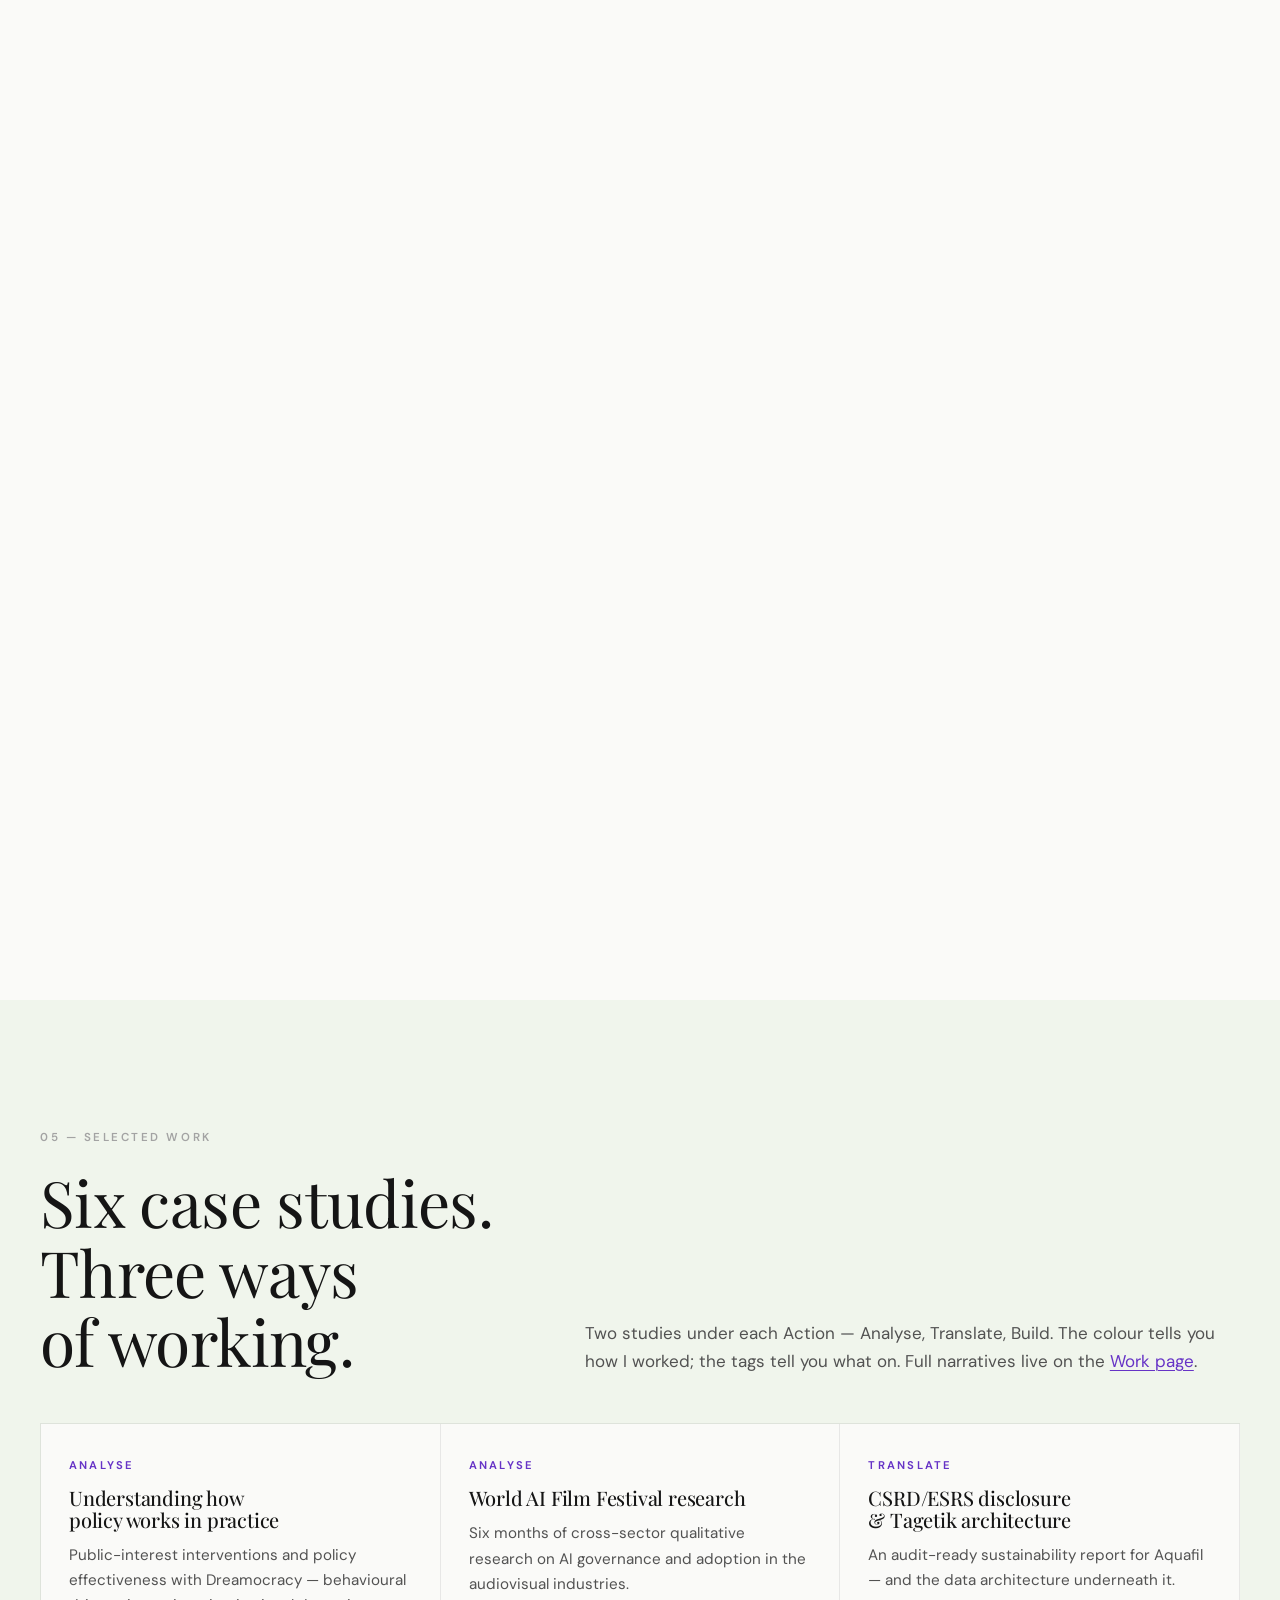
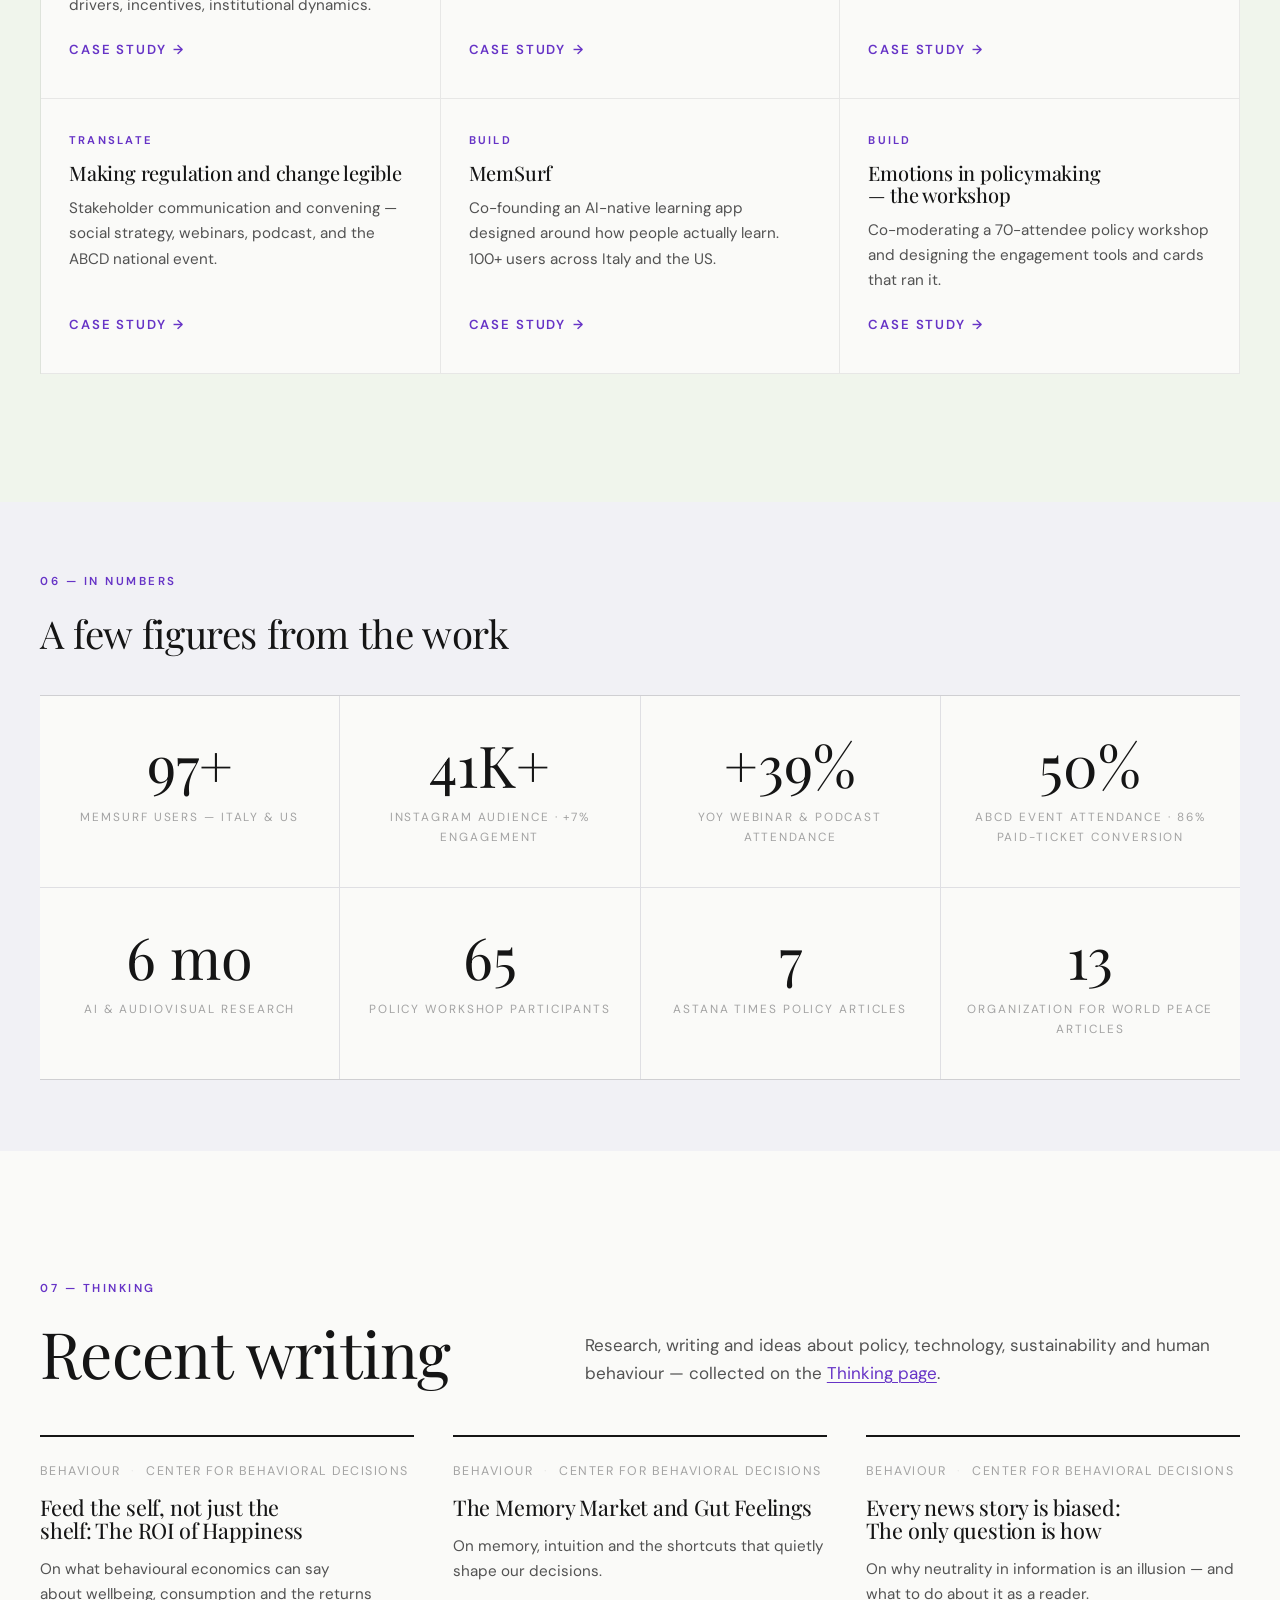
==== commit ab467c03: "Hero name: strong line stagger with opposing slide-in entrances "Alessia" leans right (1em, ending j" ====
--- a/index.html
+++ b/index.html
@@ -27,7 +27,7 @@
   <meta property="og:title" content="Alessia Canuto | Policy, Technology &amp; Sustainability">
   <meta property="og:description" content="Alessia Canuto is a policy and sustainability professional working at the intersection of ESG regulation, AI governance, socioeconomic development, behavioural science and technology.">
 
-  <link rel="stylesheet" href="css/style.css?v=33">
+  <link rel="stylesheet" href="css/style.css?v=34">
 </head>
 <body>
 
@@ -562,6 +562,6 @@
   </div>
 </footer>
 
-<script src="js/main.js?v=33"></script>
+<script src="js/main.js?v=34"></script>
 </body>
 </html>
--- a/css/style.css
+++ b/css/style.css
@@ -946,7 +946,26 @@
   color: #F5EBDC;   /* warm cream — the giant name on the violet field */
   text-align: center;
 }
+/* Staggered lines: "Alessia" leans right, "Canuto" leans left.
+   NOTE: the word-split script replaces the h1's children with .split-mask
+   spans, so these target the h1's DIRECT children — that matches the
+   original spans without JS and the mask spans with JS. */
+.hero-stage .stage-name > span:first-child { transform: translateX(1em); }
+.hero-stage .stage-name > span:last-child { transform: translateX(-1em); }
 .hero-stage .stage-name .stage-line2 { margin-top: clamp(0.5rem, 9vh, 7rem); }
+/* Entrance: "Alessia" slides in from the left, "Canuto" from the right.
+   The usual word-by-word rise is switched off for the hero name only. */
+.js .hero-stage .stage-name .split-mask { overflow: visible; }
+.js .hero-stage .stage-name .split-word { transform: none; transition: none; }
+.js .hero-stage .stage-name > span {
+  opacity: 0;
+  transition: transform 1.25s cubic-bezier(0.22, 0.65, 0.2, 1), opacity 0.9s ease;
+}
+.js .hero-stage .stage-name > span:first-child { transform: translateX(calc(1em - 48vw)); transition-delay: 0.1s; }
+.js .hero-stage .stage-name > span:last-child { transform: translateX(calc(-1em + 48vw)); transition-delay: 0.28s; }
+.js .hero-stage .stage-name.split-visible > span { opacity: 1; }
+.js .hero-stage .stage-name.split-visible > span:first-child { transform: translateX(1em); }
+.js .hero-stage .stage-name.split-visible > span:last-child { transform: translateX(-1em); }
 .hero-stage .orbit-badge { left: auto; right: calc(var(--page2) / 2); transform: translateX(50%); bottom: clamp(13rem, 30vh, 16rem); z-index: 6; }
 /* slightly slimmer buttons so the pair fits beside the fold */
 .hero-stage .btn { padding: 1rem 1.5rem; }
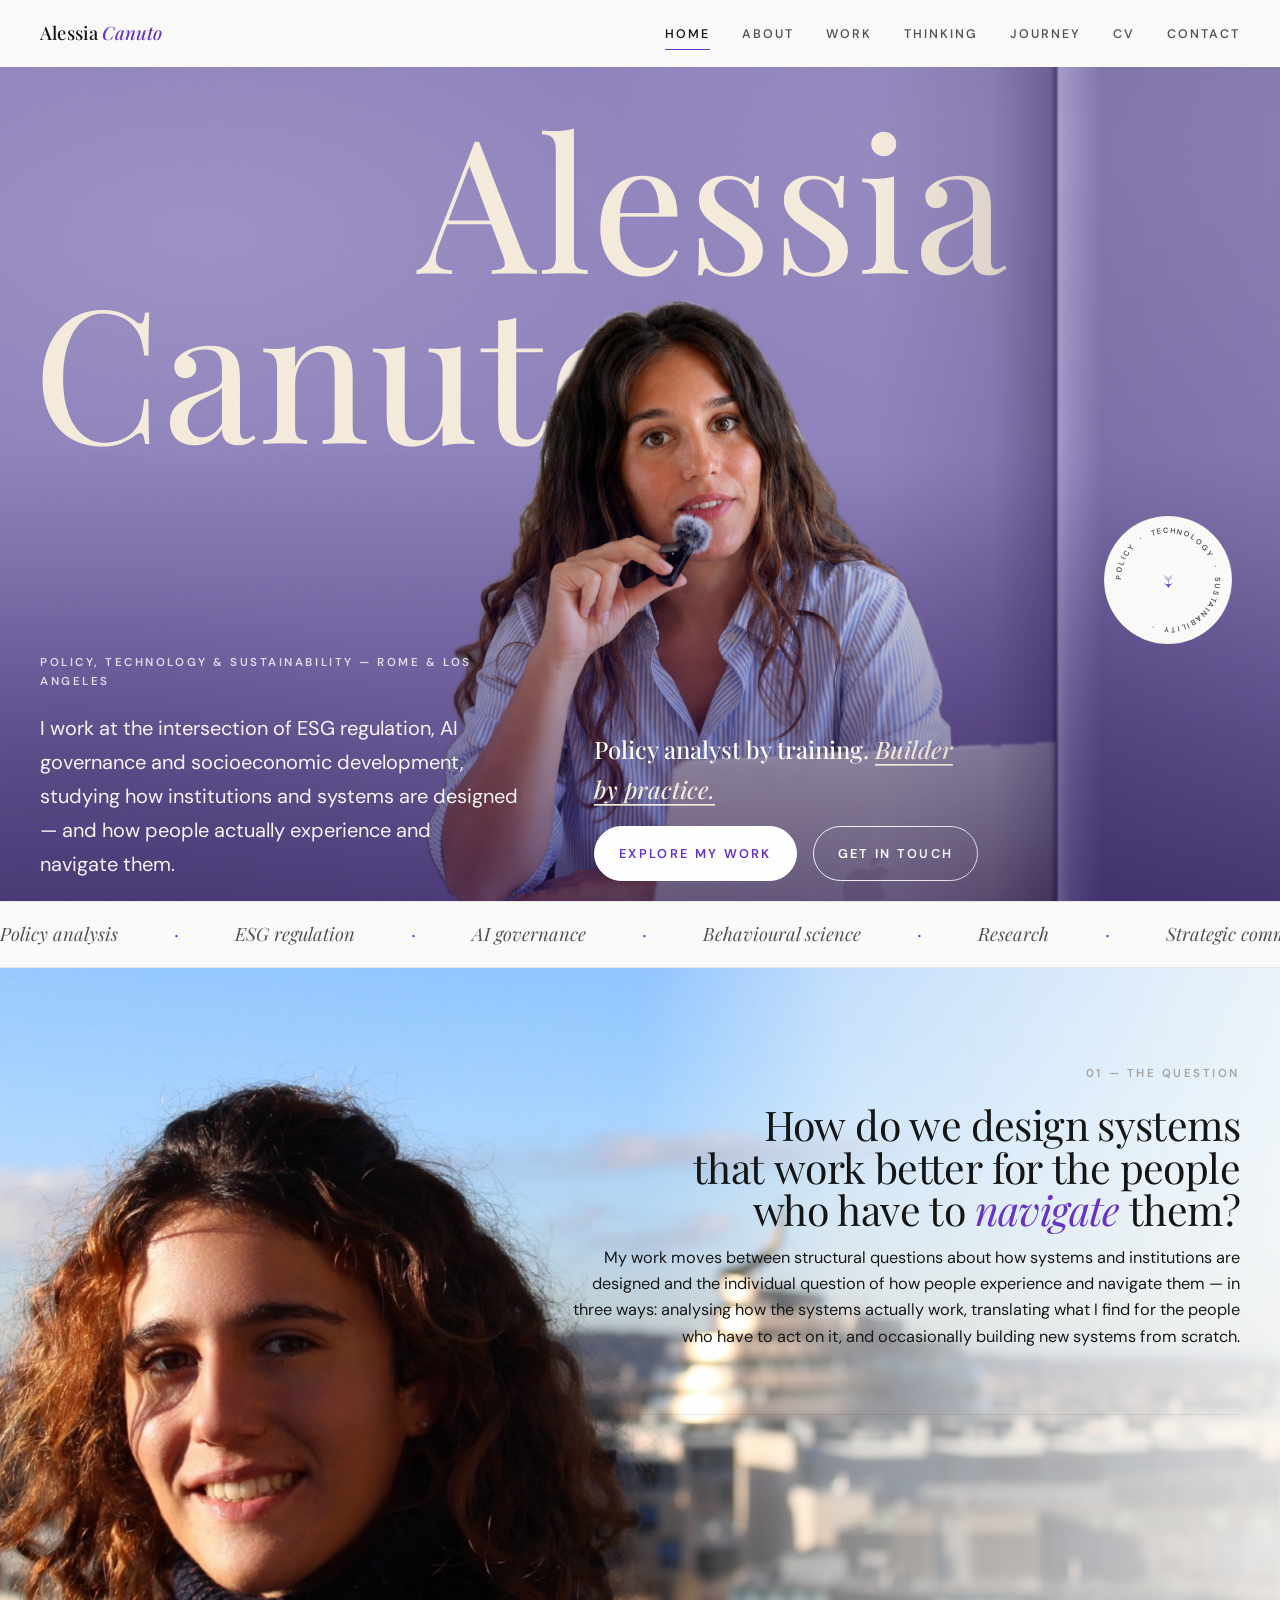
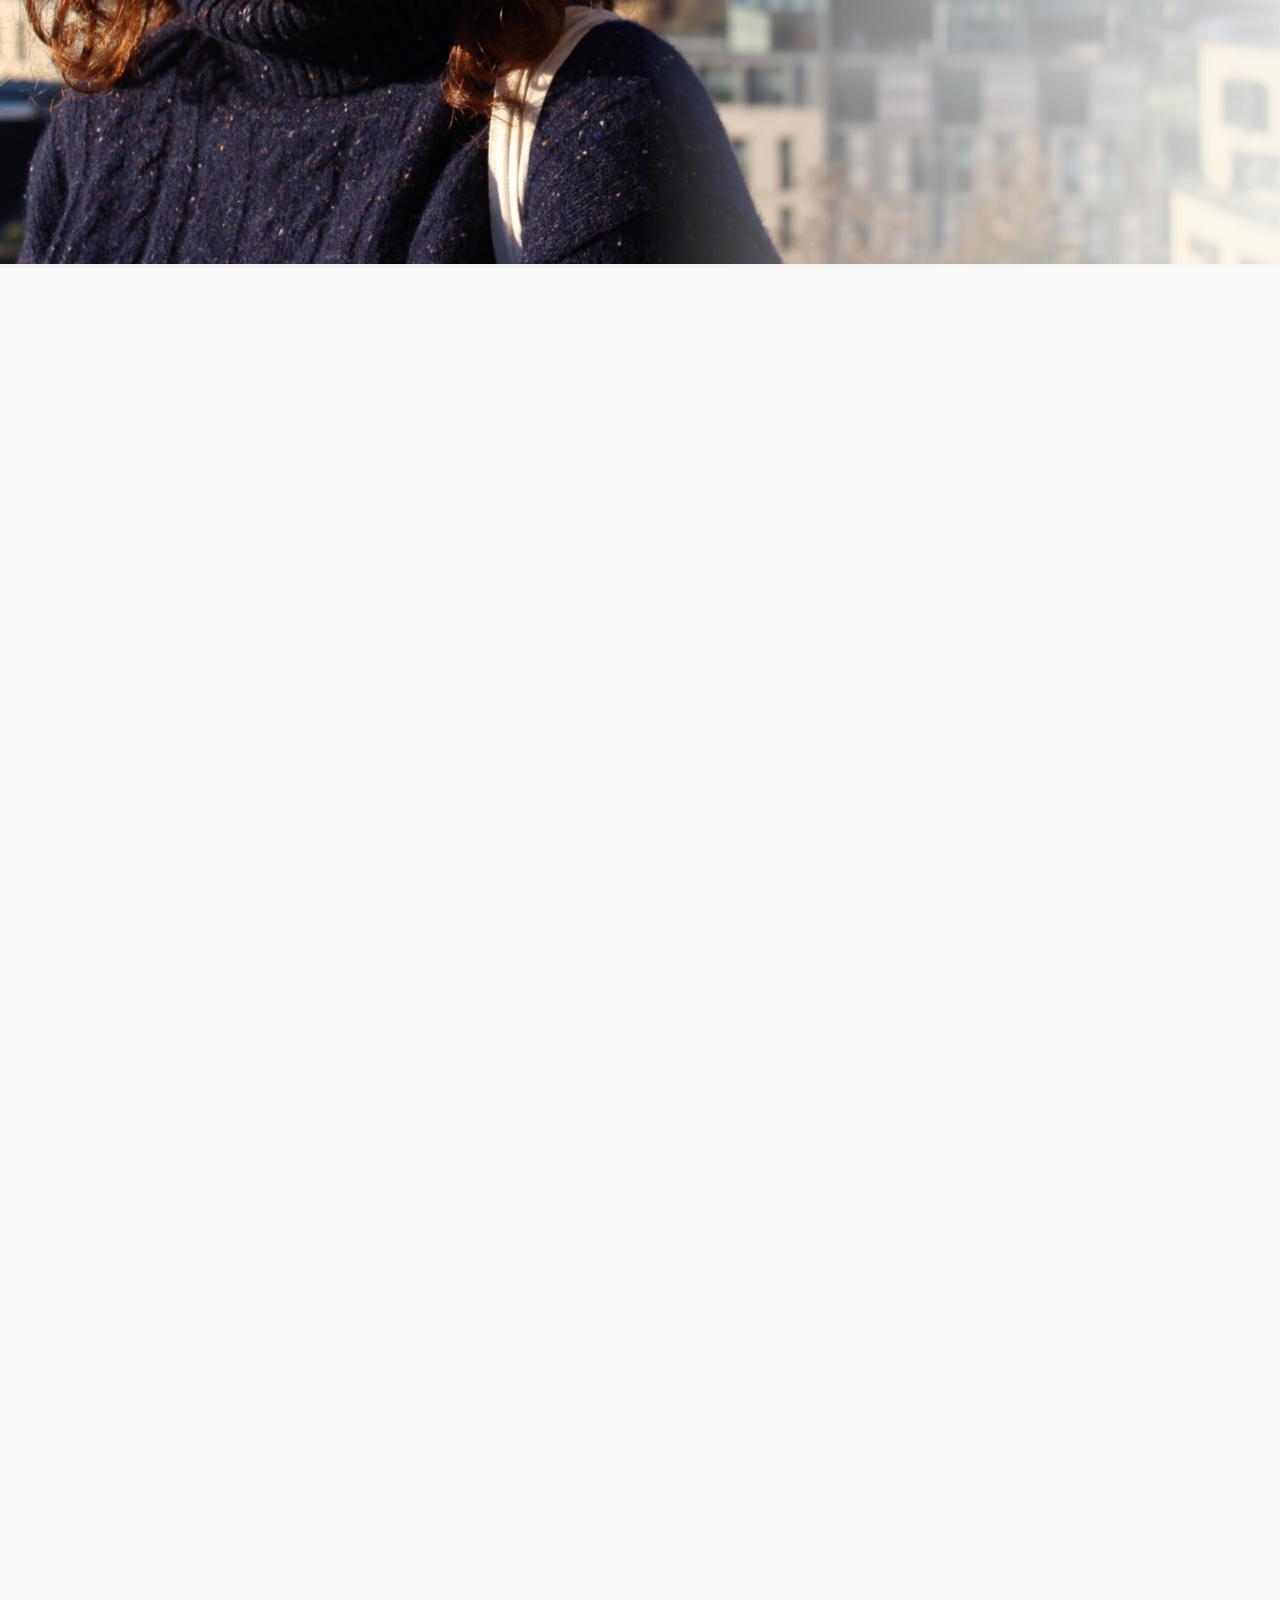
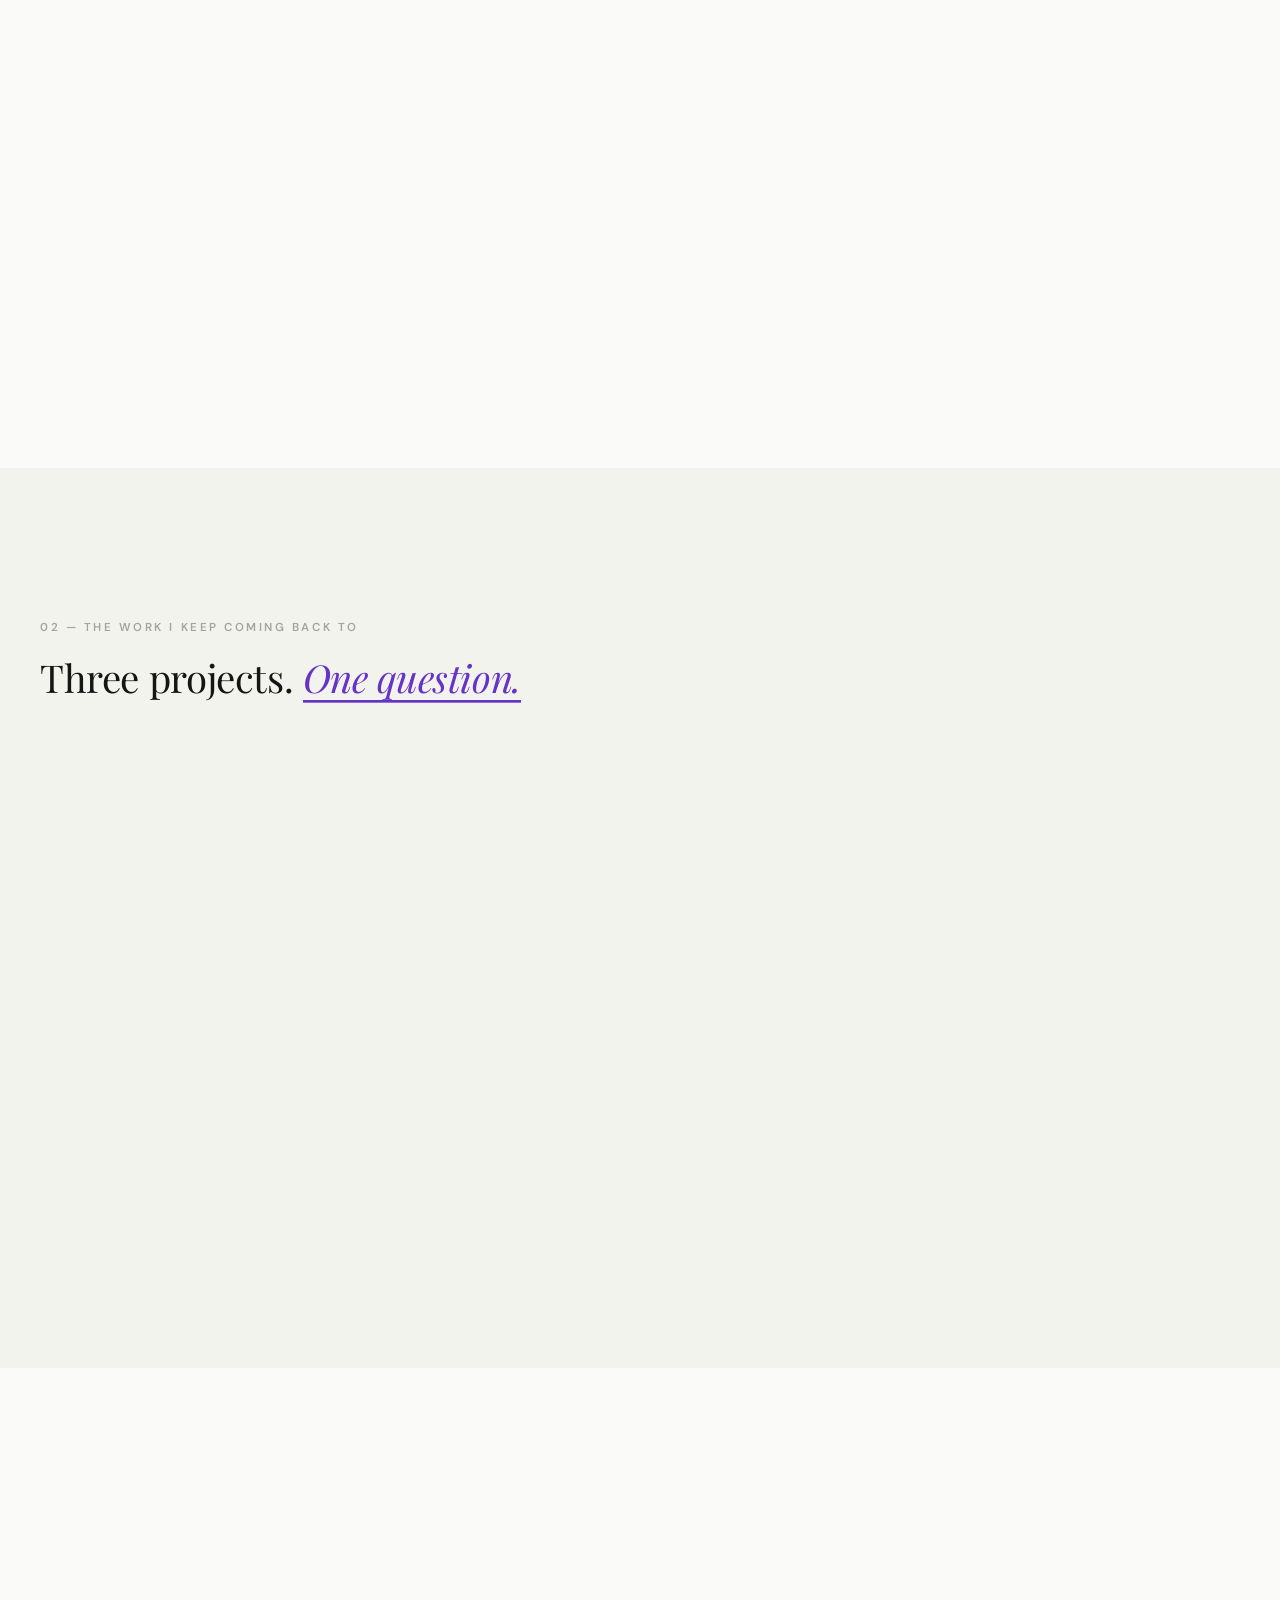
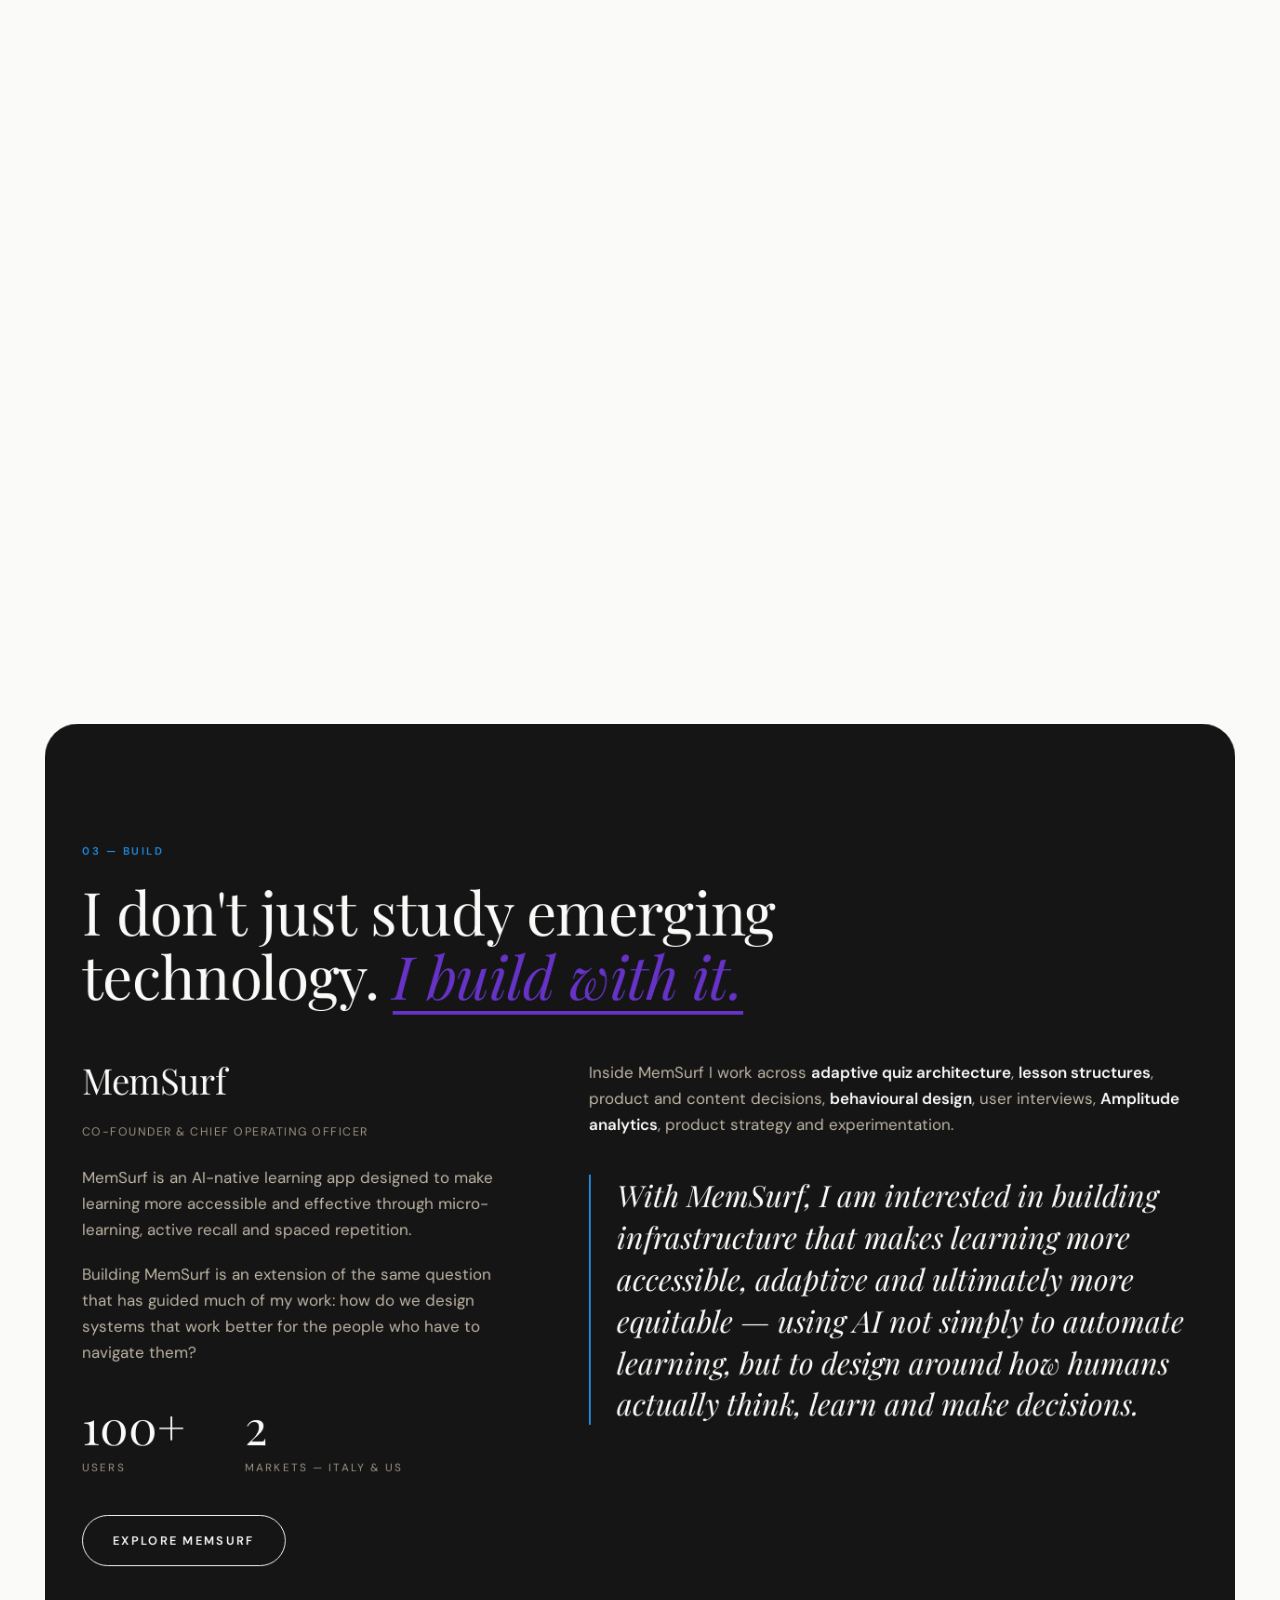
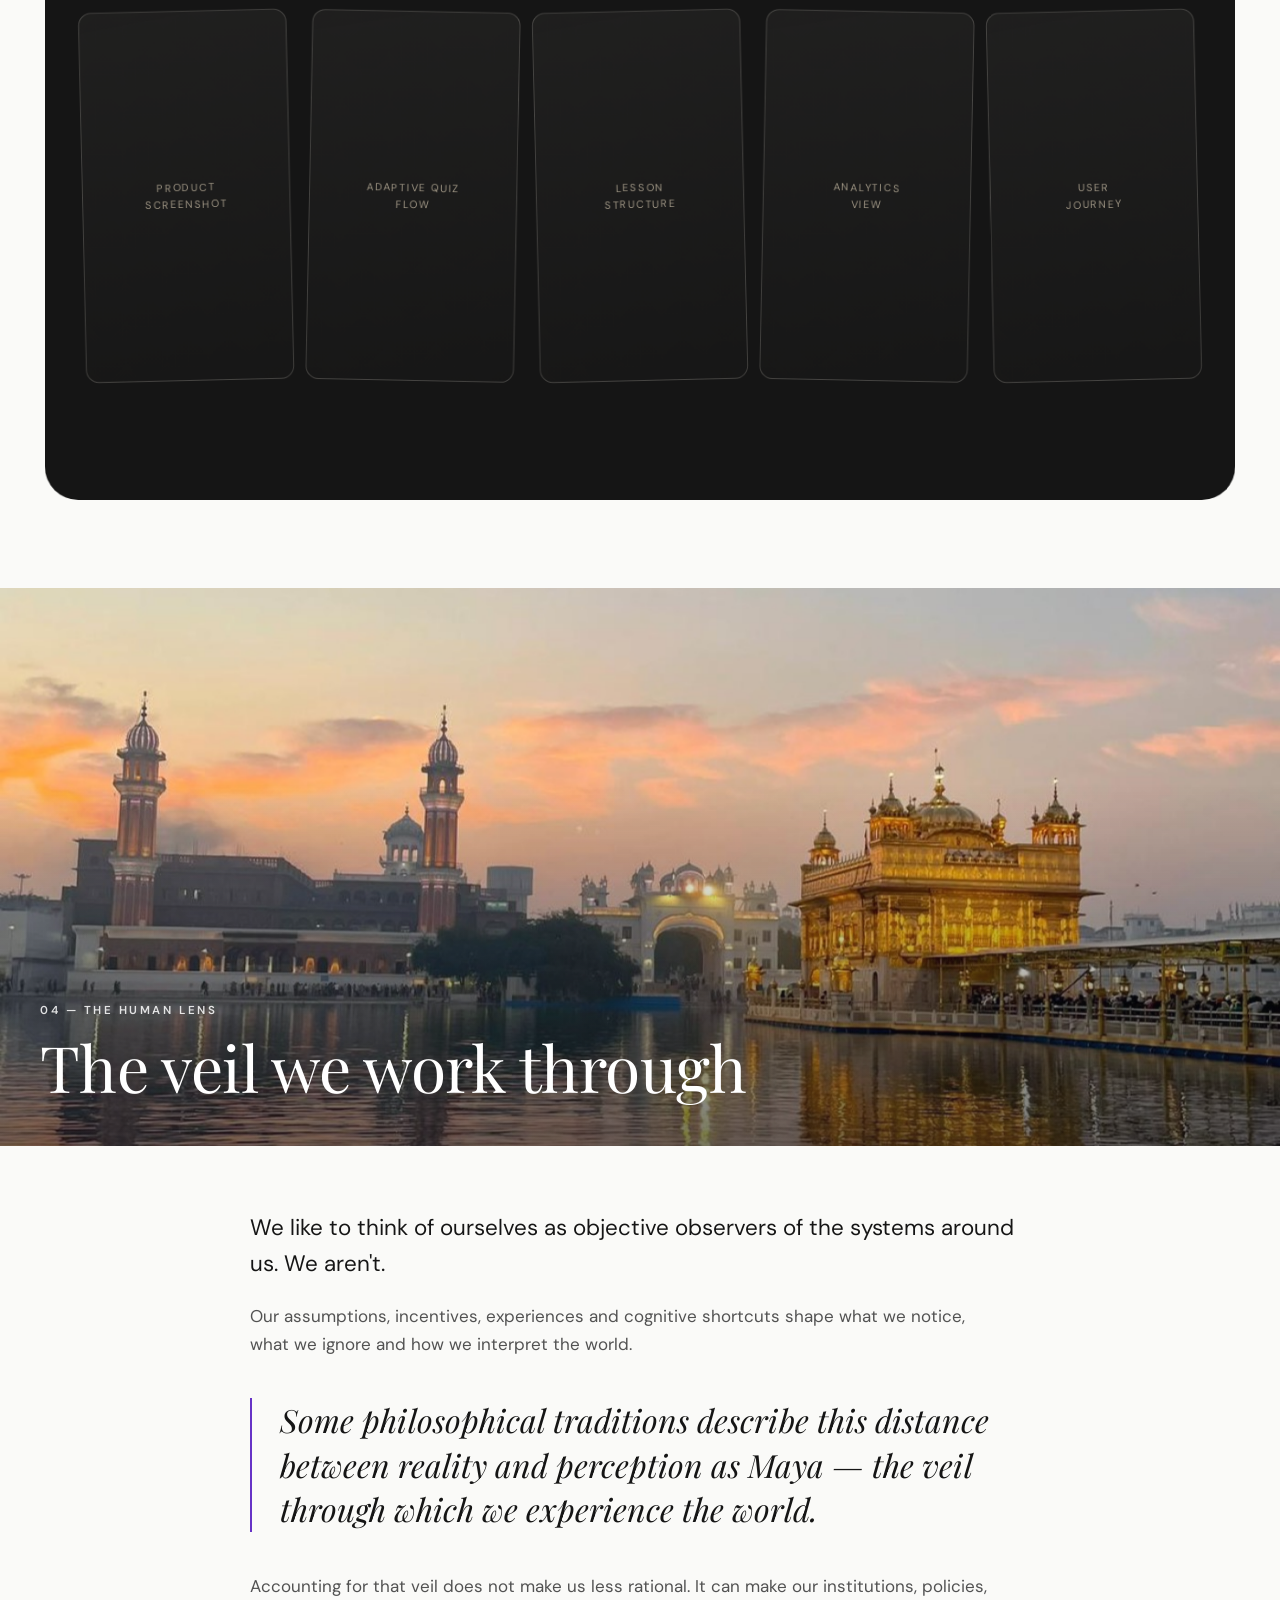
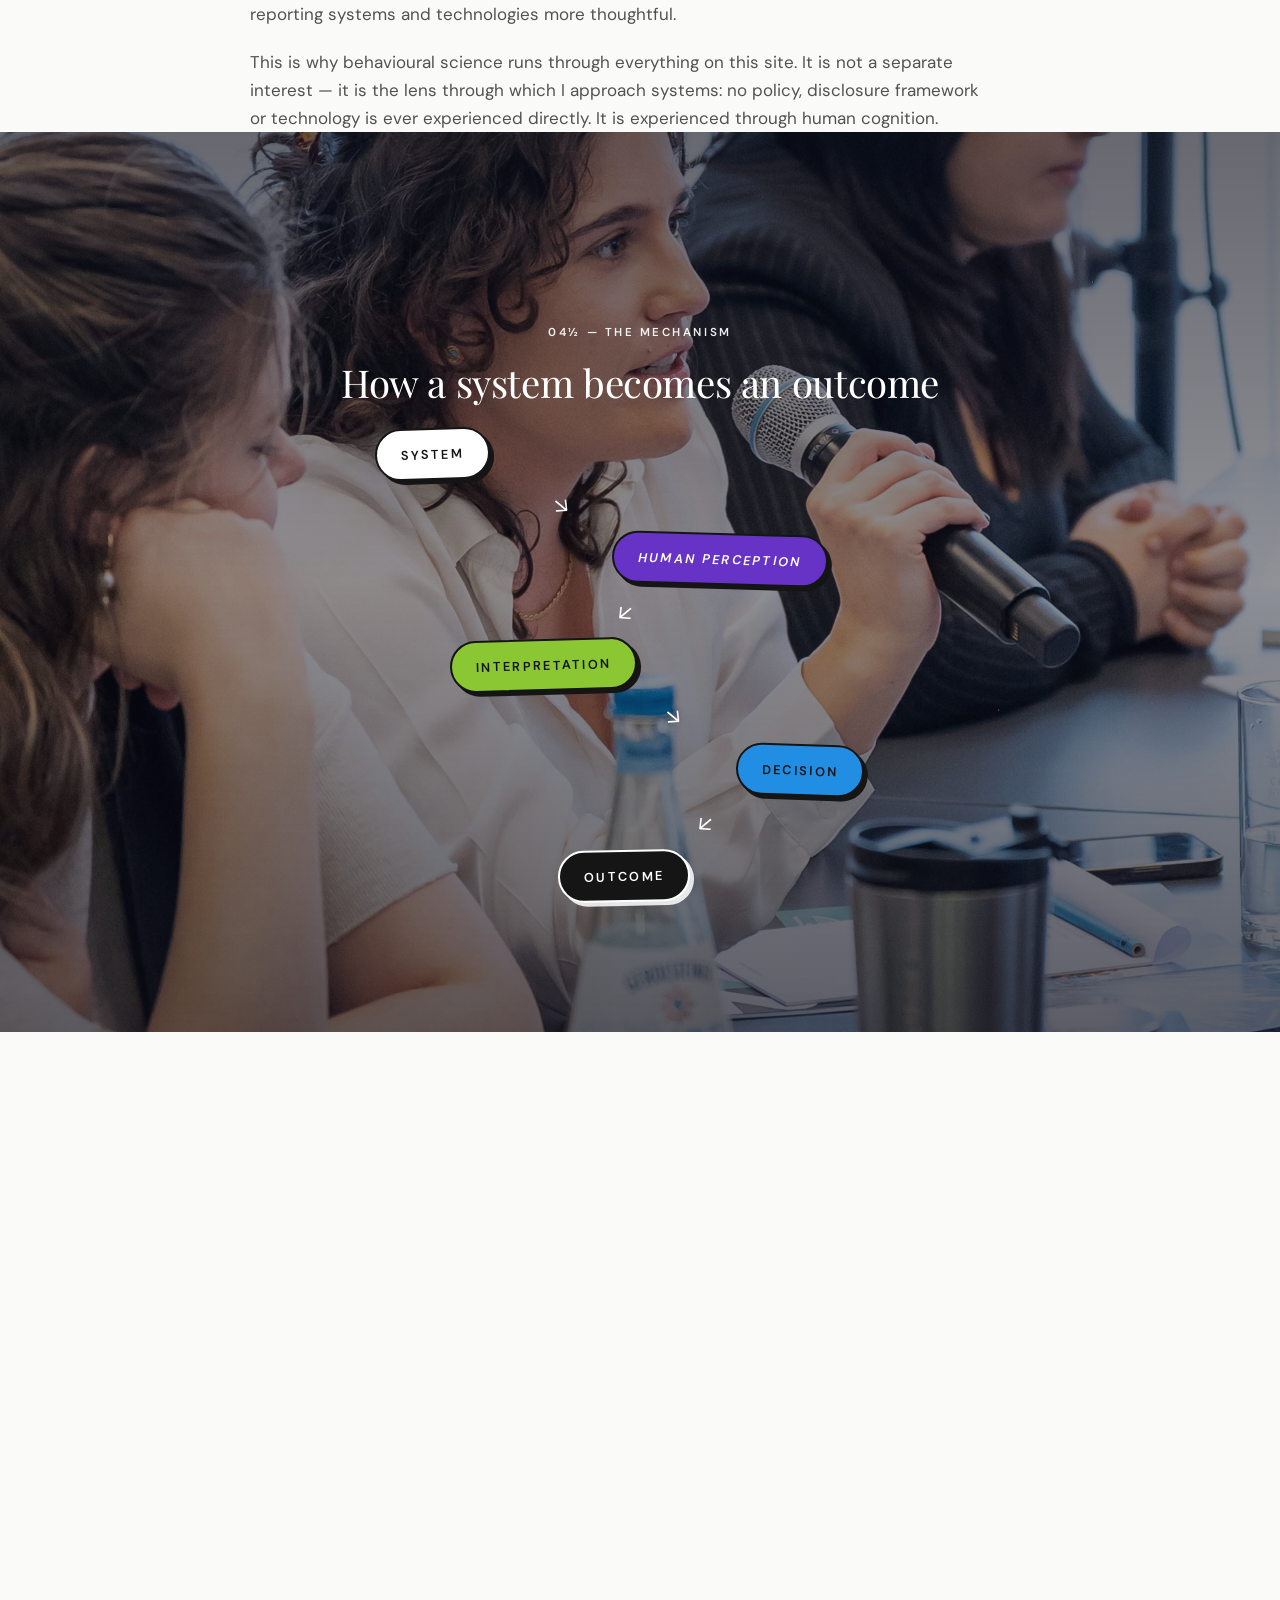
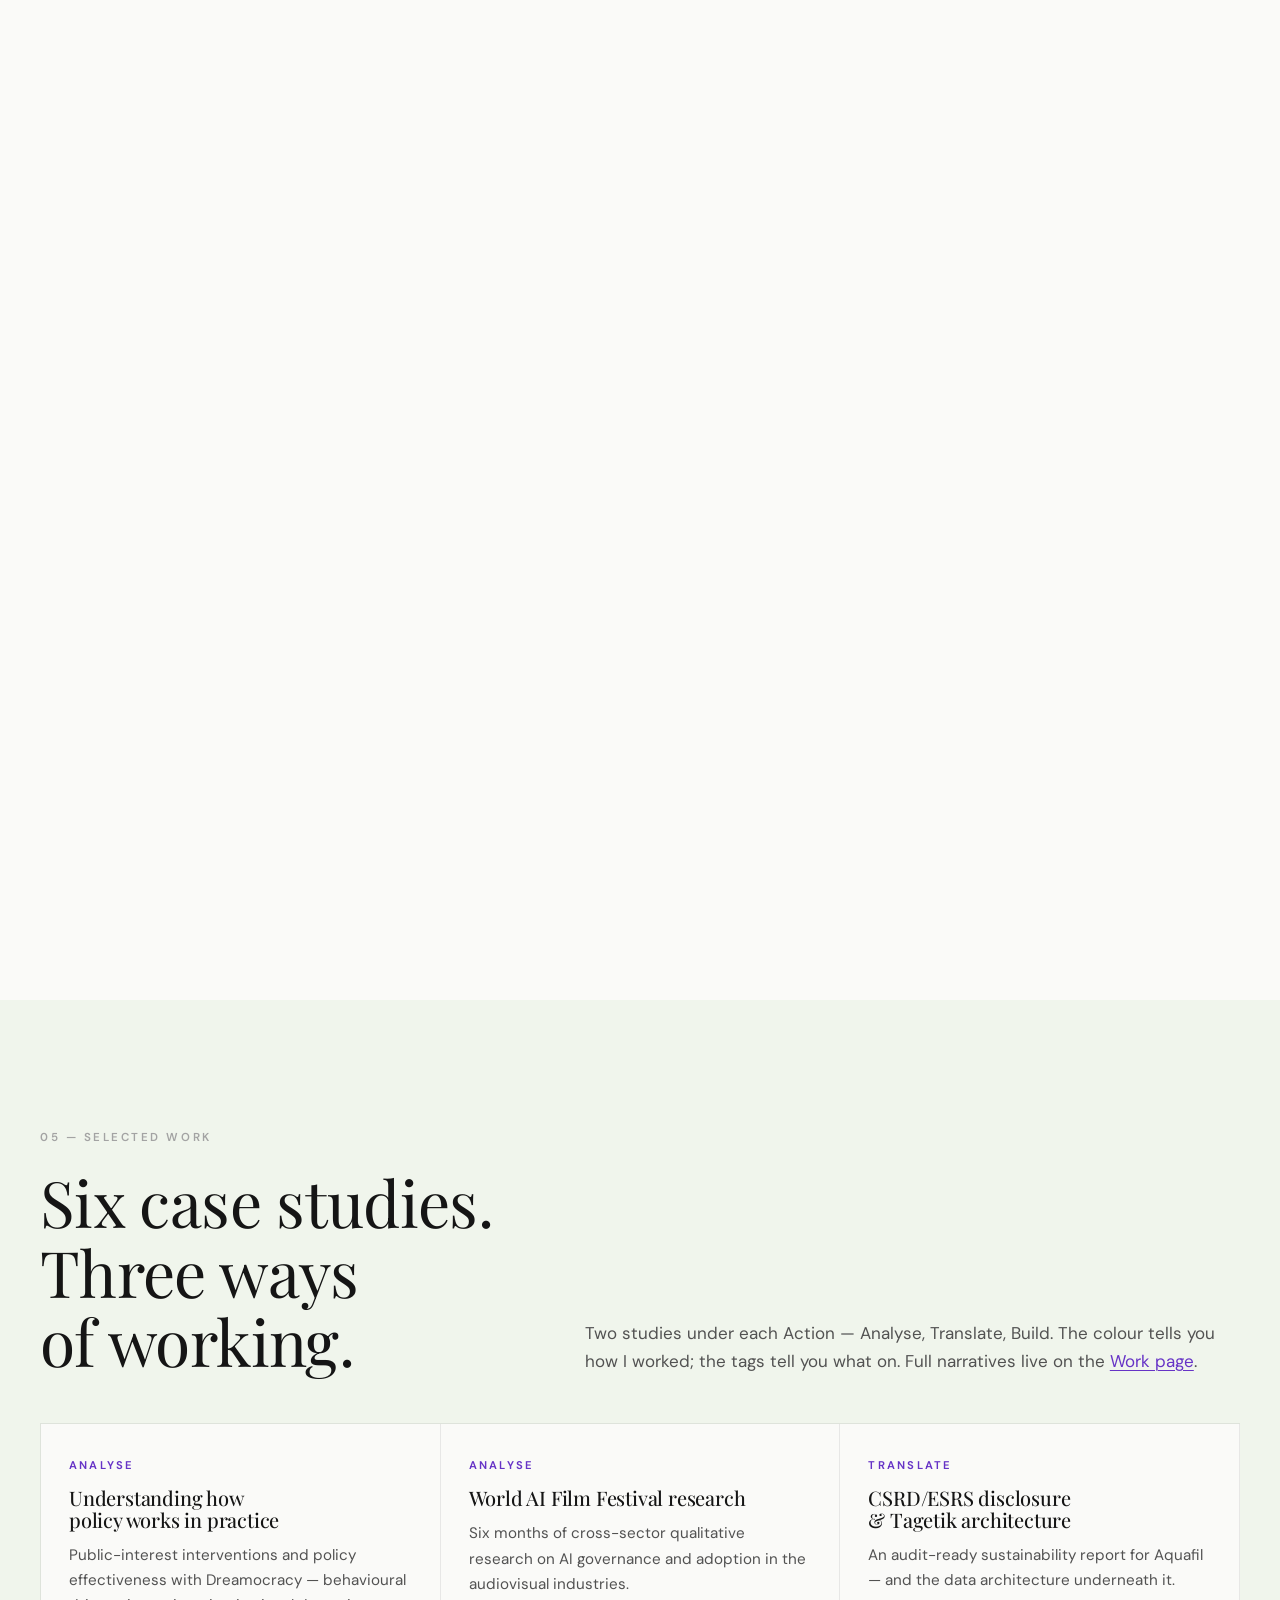
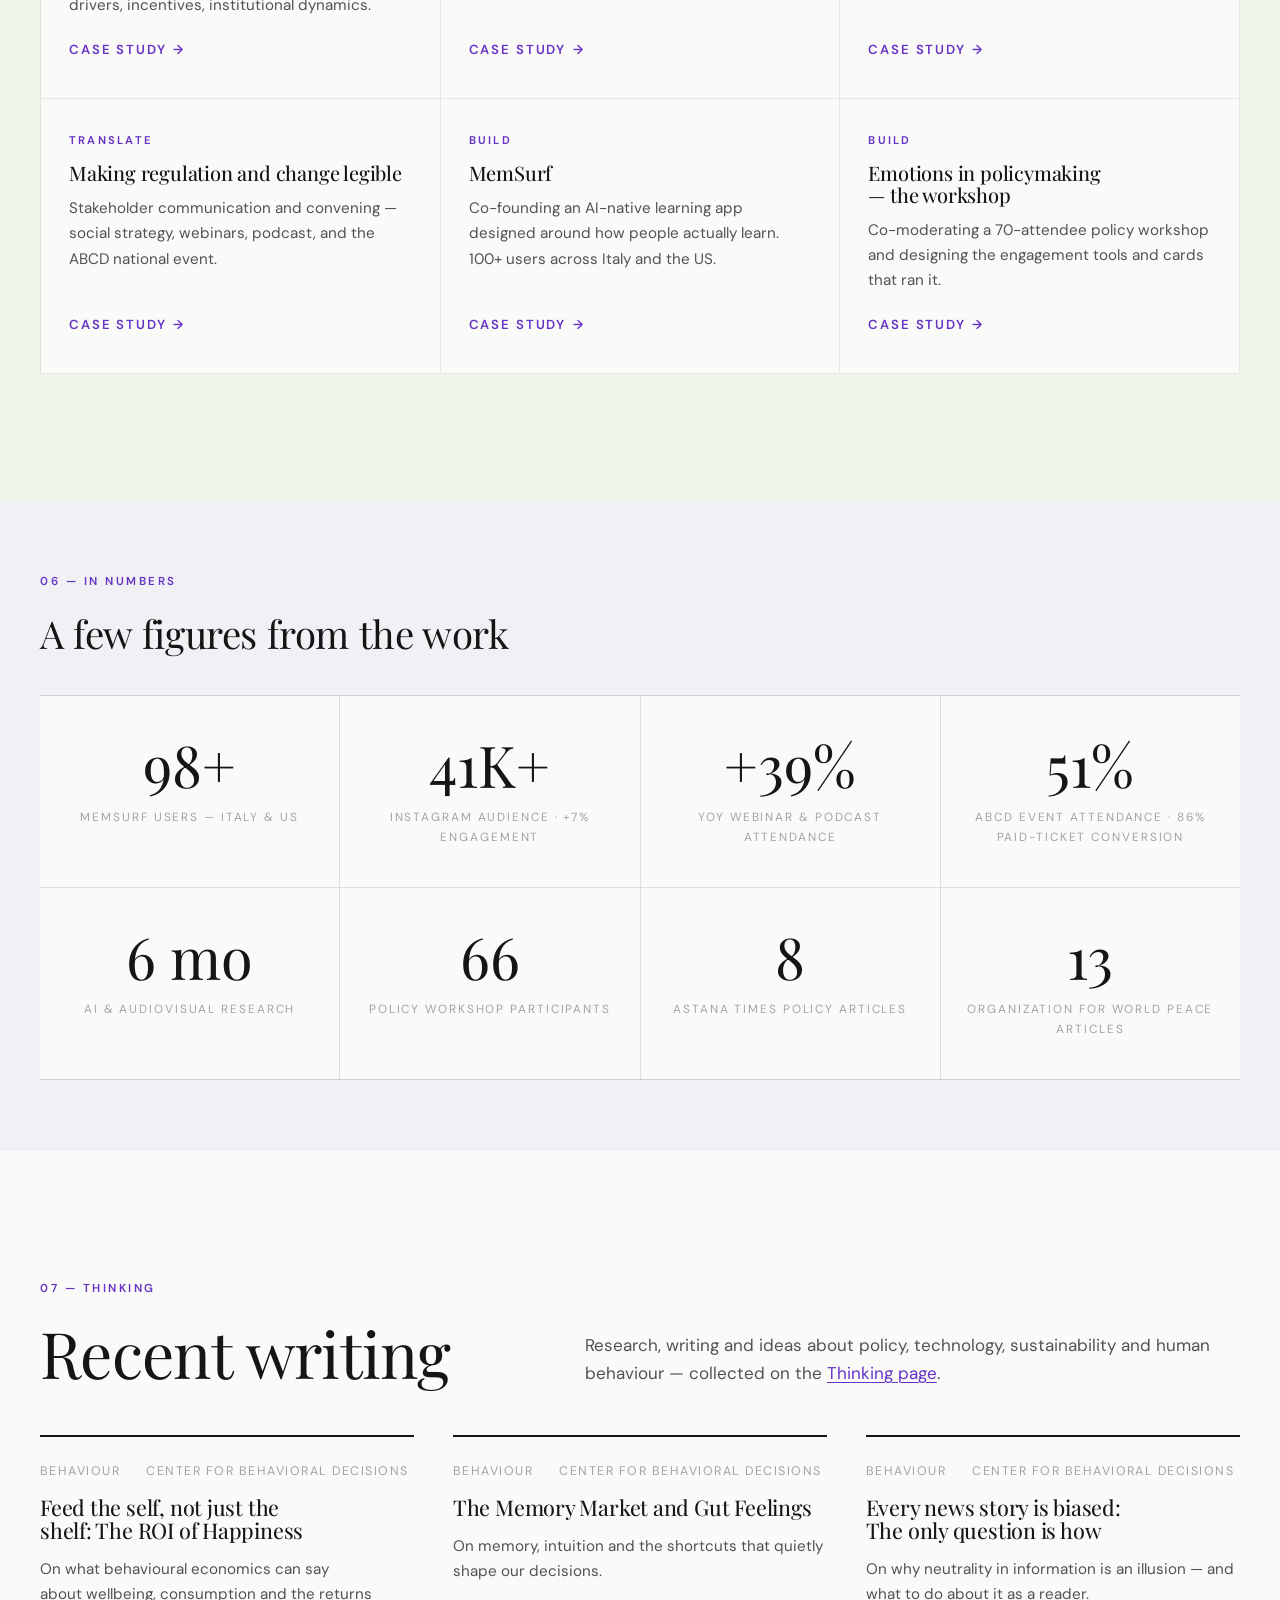
==== commit 007d13ce: "CTA: the portrait settles much bigger, styled as a real postage stamp The stamp's resting size grows" ====
--- a/index.html
+++ b/index.html
@@ -27,7 +27,7 @@
   <meta property="og:title" content="Alessia Canuto | Policy, Technology &amp; Sustainability">
   <meta property="og:description" content="Alessia Canuto is a policy and sustainability professional working at the intersection of ESG regulation, AI governance, socioeconomic development, behavioural science and technology.">
 
-  <link rel="stylesheet" href="css/style.css?v=34">
+  <link rel="stylesheet" href="css/style.css?v=35">
 </head>
 <body>
 
@@ -562,6 +562,6 @@
   </div>
 </footer>
 
-<script src="js/main.js?v=34"></script>
+<script src="js/main.js?v=35"></script>
 </body>
 </html>
--- a/css/style.css
+++ b/css/style.css
@@ -1196,29 +1196,31 @@
 .diagram-band .diagram .arrow { color: #fff; font-size: 1.35rem; }
 
 /* ==========================================================================
-   STAMP CTA — the closing portrait as a big tilted stamp: paper mat on a
-   pastel backing plate, slamming in from large to its resting angle,
-   with the "Let's talk." text (and its underline) following after.
-   ========================================================================== */
-.cta-chapter .stamp-in { max-width: 470px; width: 100%; justify-self: end; }
+   STAMP CTA — the closing portrait as a big tilted postage stamp:
+   perforated white mat with a hard shadow tracing the scalloped edge,
+   slamming in from large to its resting angle, with the "Let's talk."
+   text (and its underline) following after.
+   ========================================================================== */
+/* Settled size: as big as the column allows, capped so the stamp
+   (image + mat) always clears the pinned viewport's height */
+.cta-chapter .stamp-in { max-width: min(640px, calc((100vh - 200px) * 0.92)); width: 100%; justify-self: end; }
 .stamp-frame {
   position: relative;
-  background: #fff;
-  padding: 14px 14px 20px;
-  border: 2.5px solid var(--ink);
-  box-shadow: 10px 12px 0 var(--ink);
+  padding: 16px 16px 22px;
+  /* Perforated postage-stamp edges: a tiled radial gradient punches
+     half-circle notches all around the white mat */
+  background-color: transparent;
+  background-image: radial-gradient(circle, transparent 6px, #fff 6.5px);
+  background-size: 30px 30px;
+  background-position: -15px -15px;
+  /* the shadow follows the scalloped silhouette, not a rectangle */
+  filter: drop-shadow(9px 11px 0 rgba(26, 26, 26, 0.85));
   transform: rotate(-5deg);
 }
-.stamp-frame::before {
-  content: "";
-  position: absolute;
-  inset: 0;
-  transform: rotate(4.5deg) translate(8px, 12px);
-  background: color-mix(in srgb, var(--analyse) 16%, #fff);
-  border: 2.5px solid var(--ink);
-  z-index: -1;
-}
-.stamp-frame img { width: 100%; display: block; }
+/* A slightly squarer crop lets the stamp grow wide without growing
+   too tall for the screen; the position keeps her face in frame.
+   The thin ink rule is the stamp's printed frame line. */
+.stamp-frame img { width: 100%; display: block; aspect-ratio: 1 / 1.08; object-fit: cover; object-position: 50% 20%; border: 2px solid var(--ink); box-sizing: border-box; }
 /* Entrance: slams from big to its resting tilt, then the text follows */
 .js .stamp-in .stamp-frame {
   opacity: 0;
@@ -1231,7 +1233,7 @@
 .cta-chapter div.reveal { transition-delay: 0.75s; }
 .cta-chapter .u-draw { transition-delay: 1.5s; }
 @media (max-width: 900px) {
-  .cta-chapter .stamp-in { max-width: 340px; justify-self: start; margin-top: 2rem; }
+  .cta-chapter .stamp-in { max-width: 380px; justify-self: start; margin-top: 2rem; }
 }
 
 /* Full-bleed photo band with a gentle parallax drift (the veil chapter) */
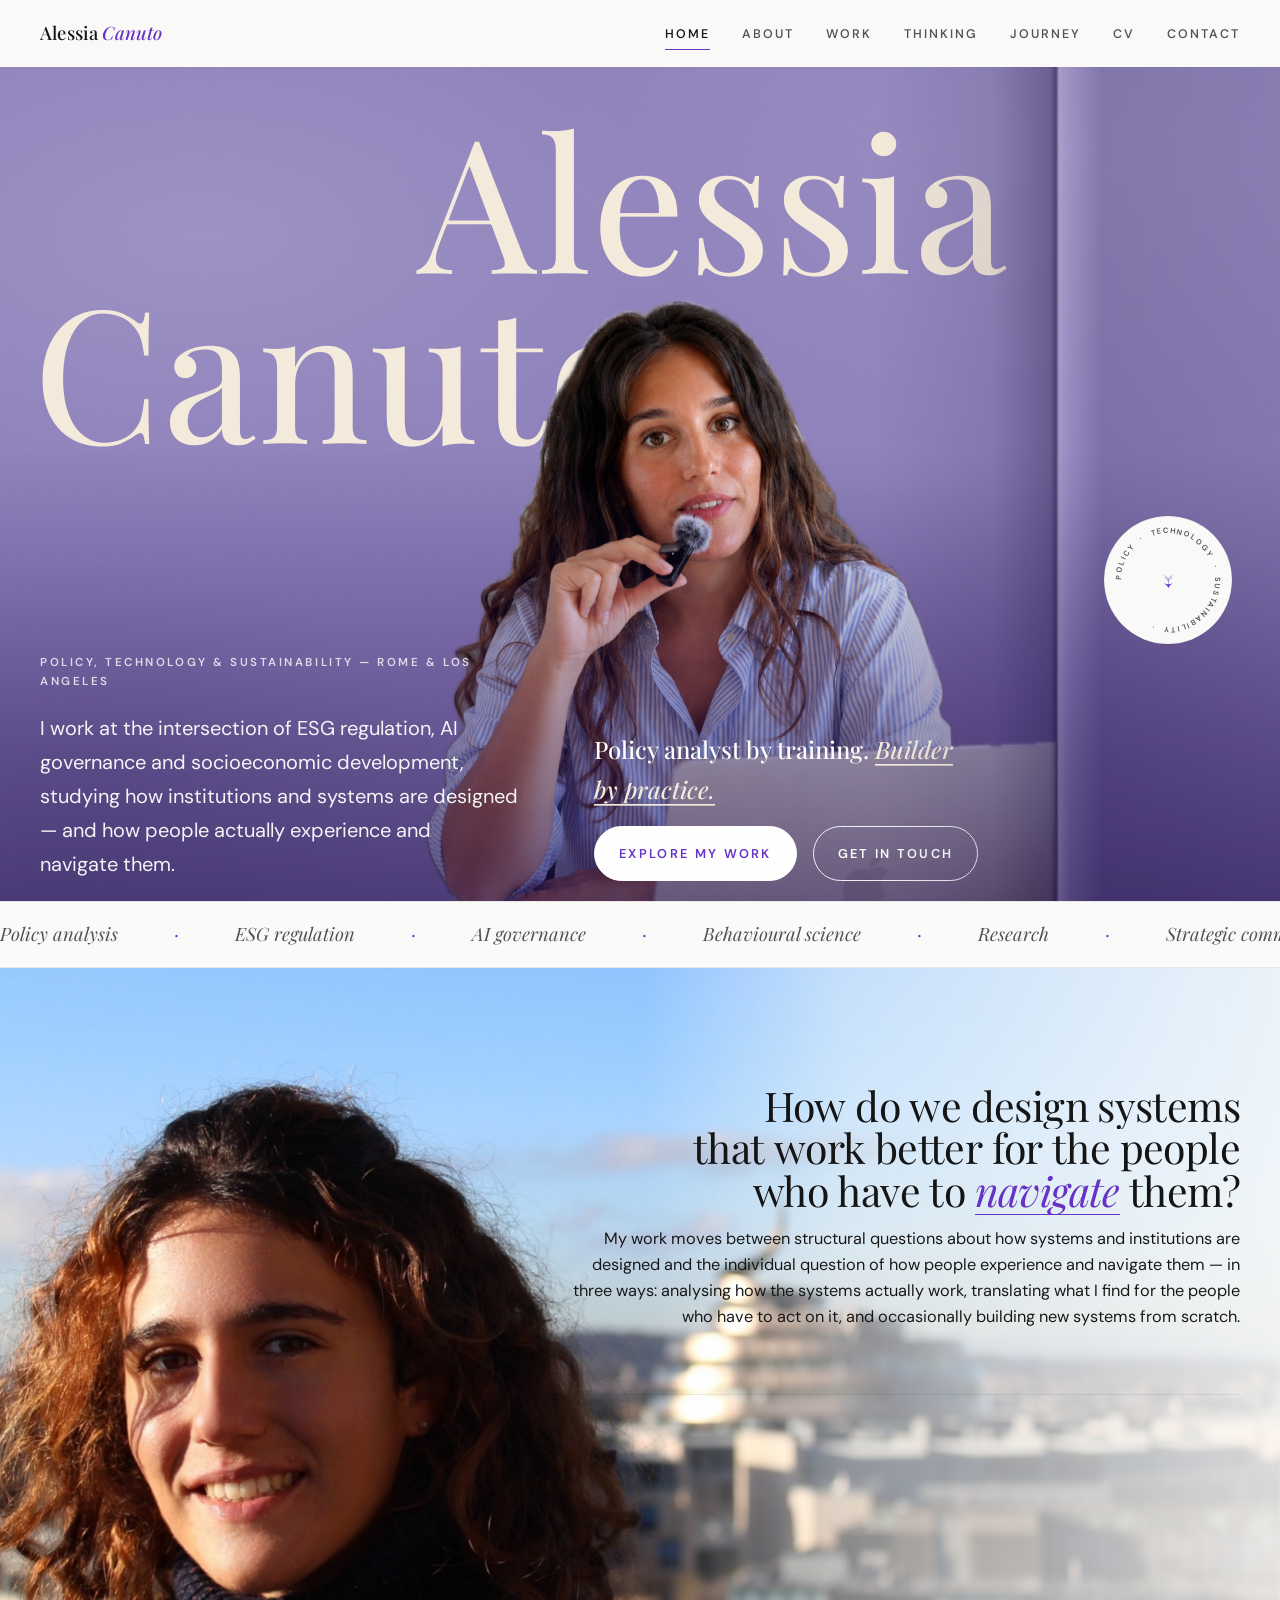
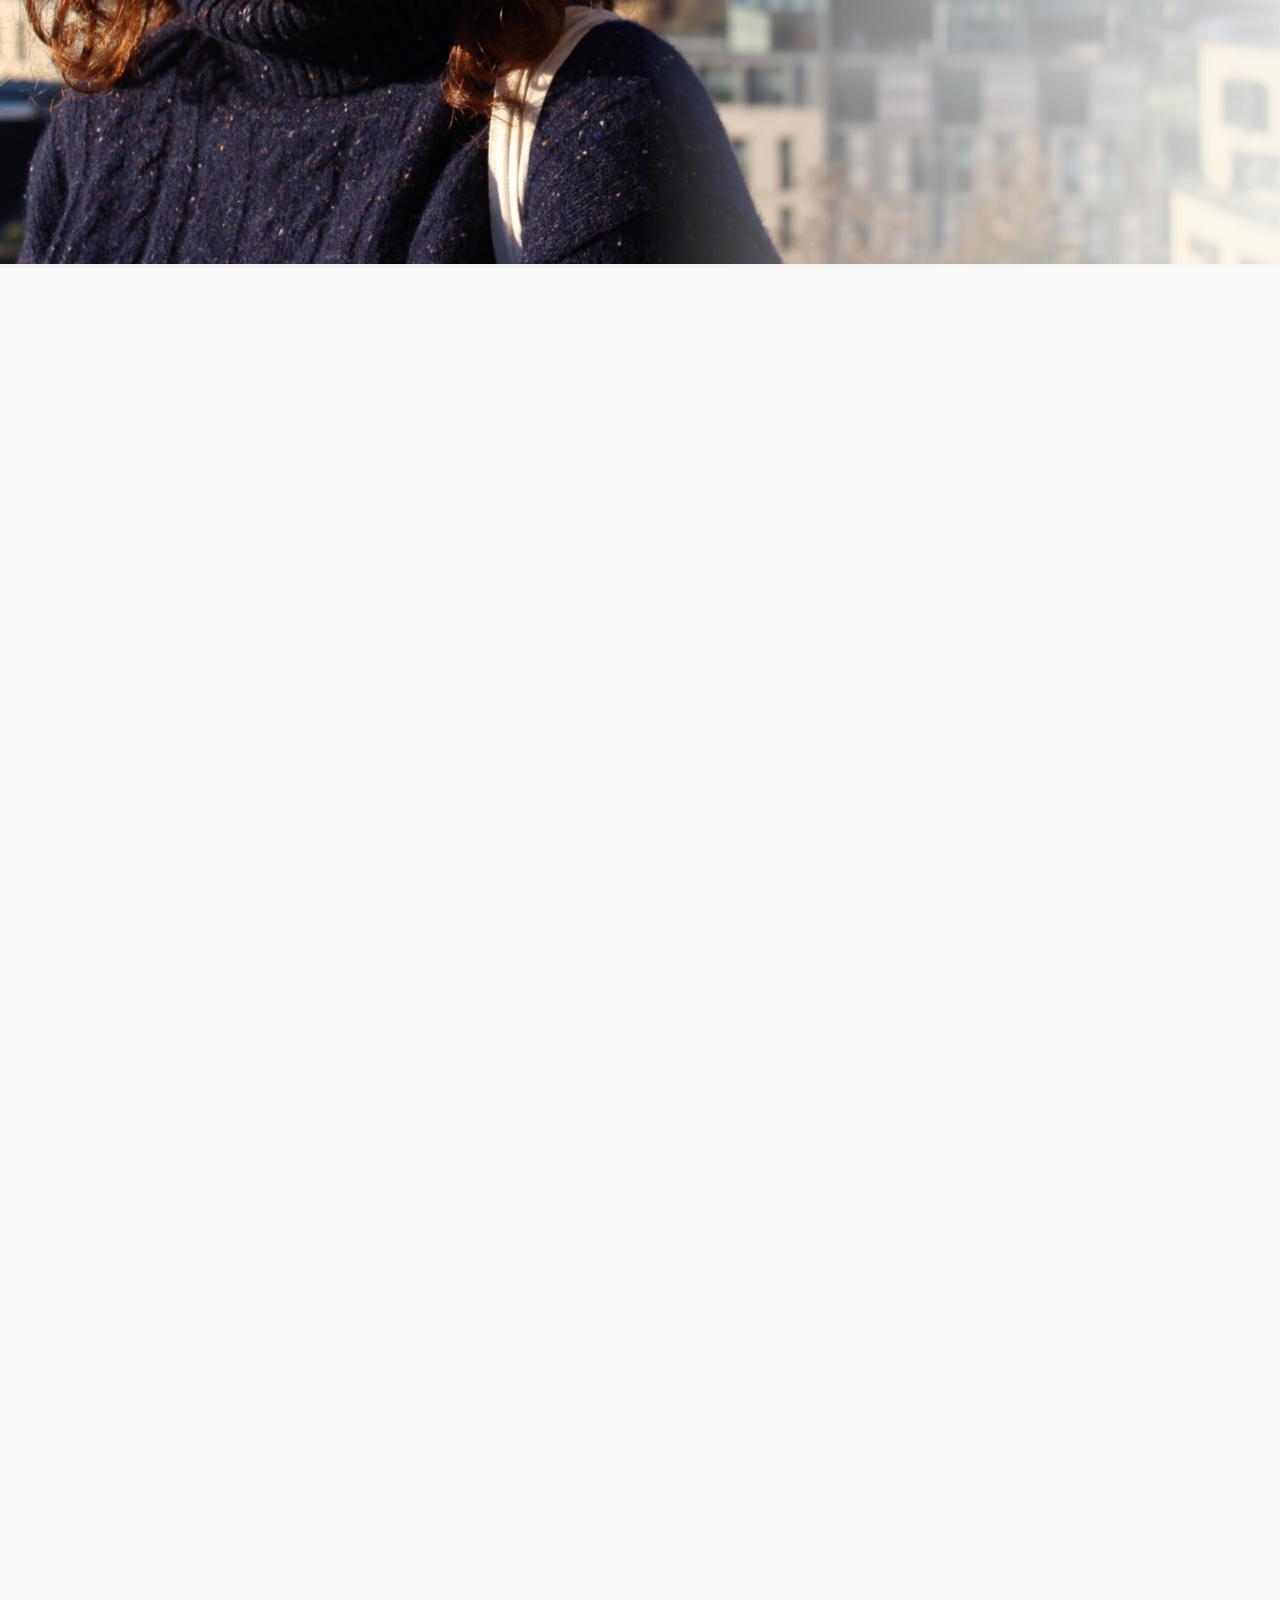
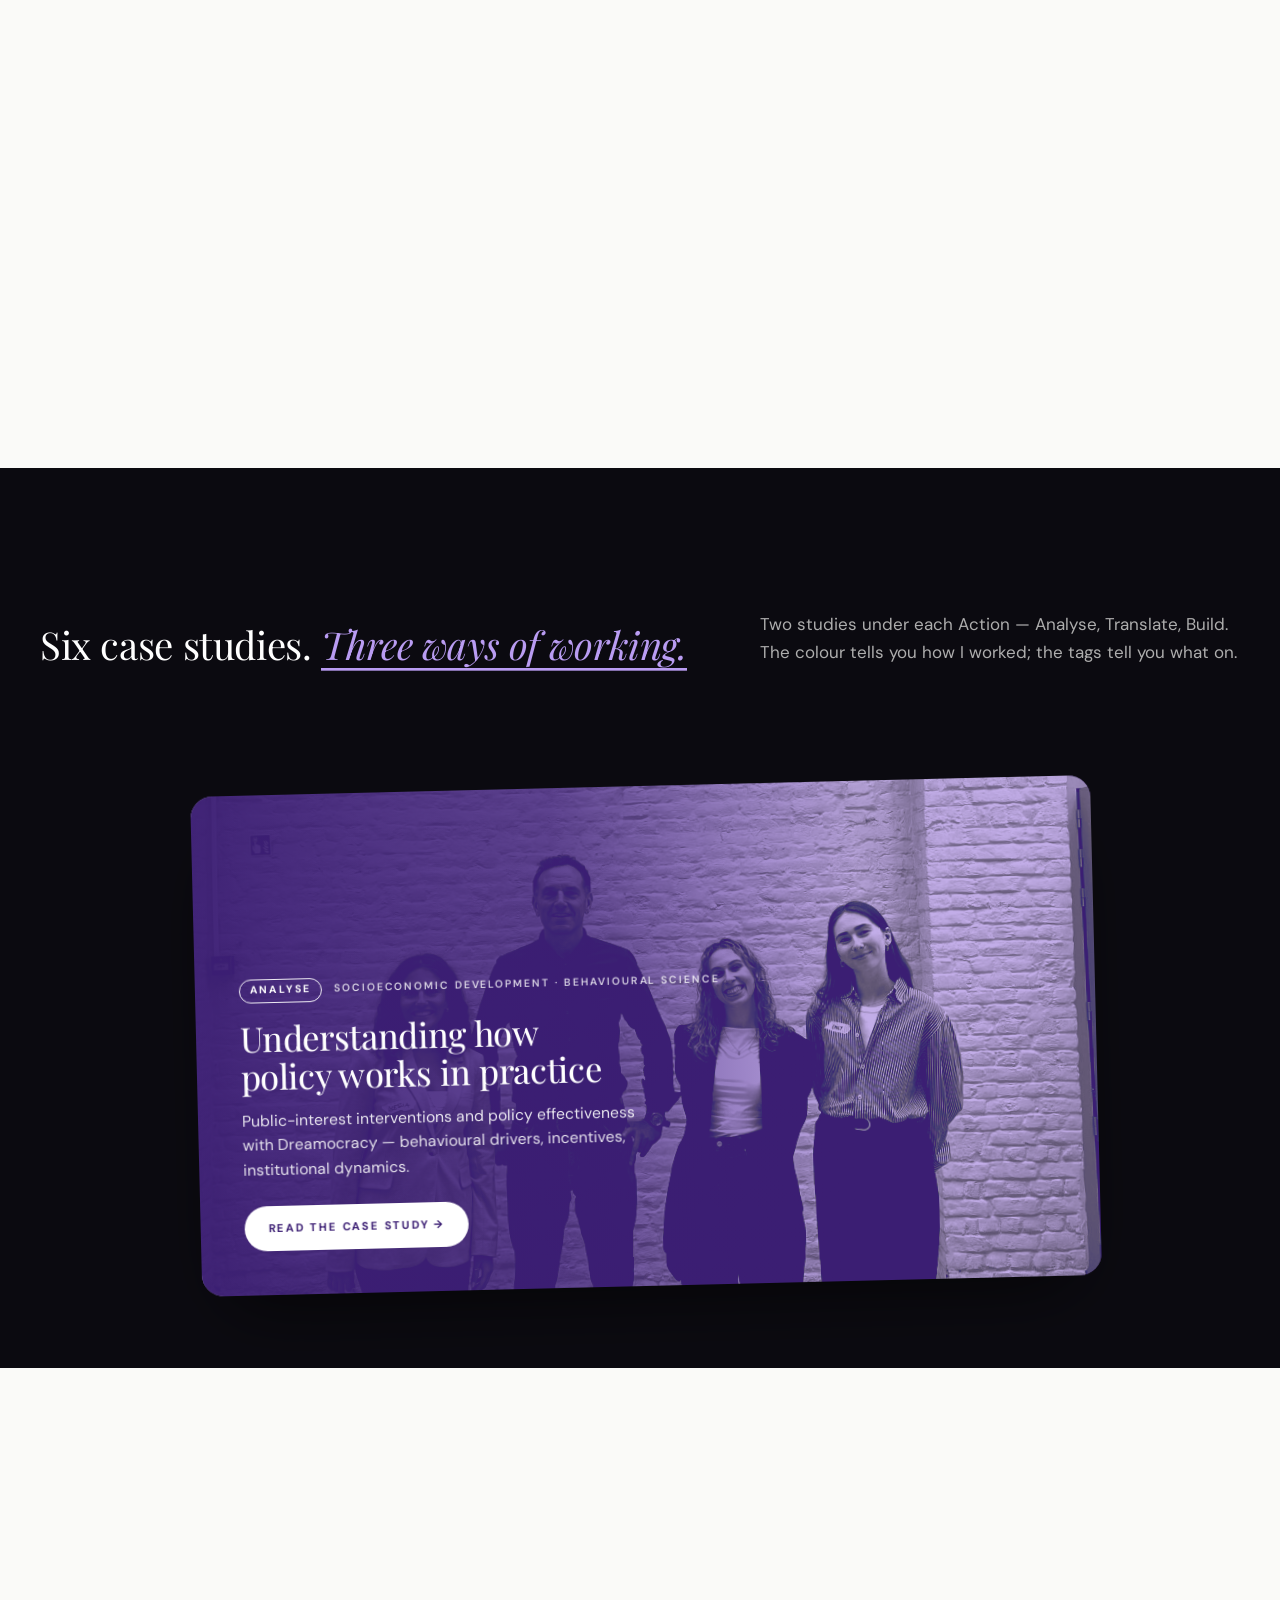
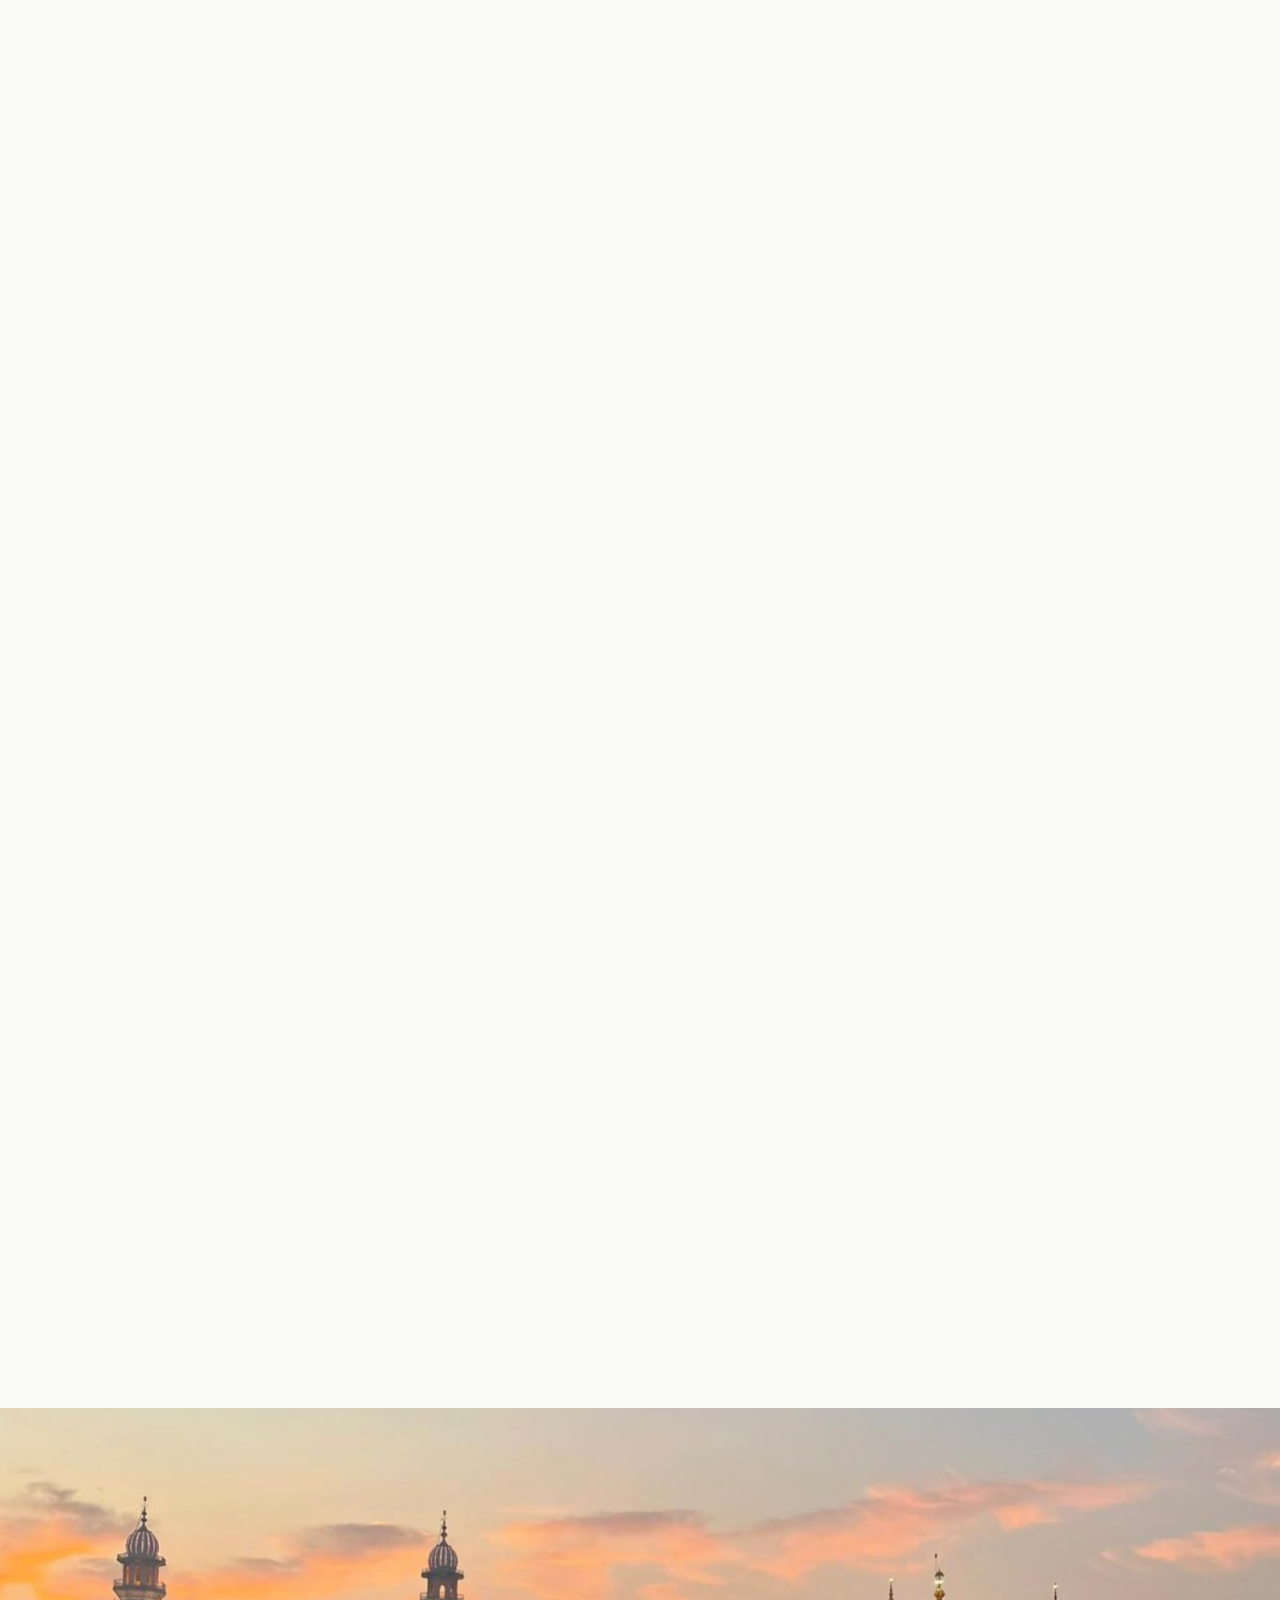
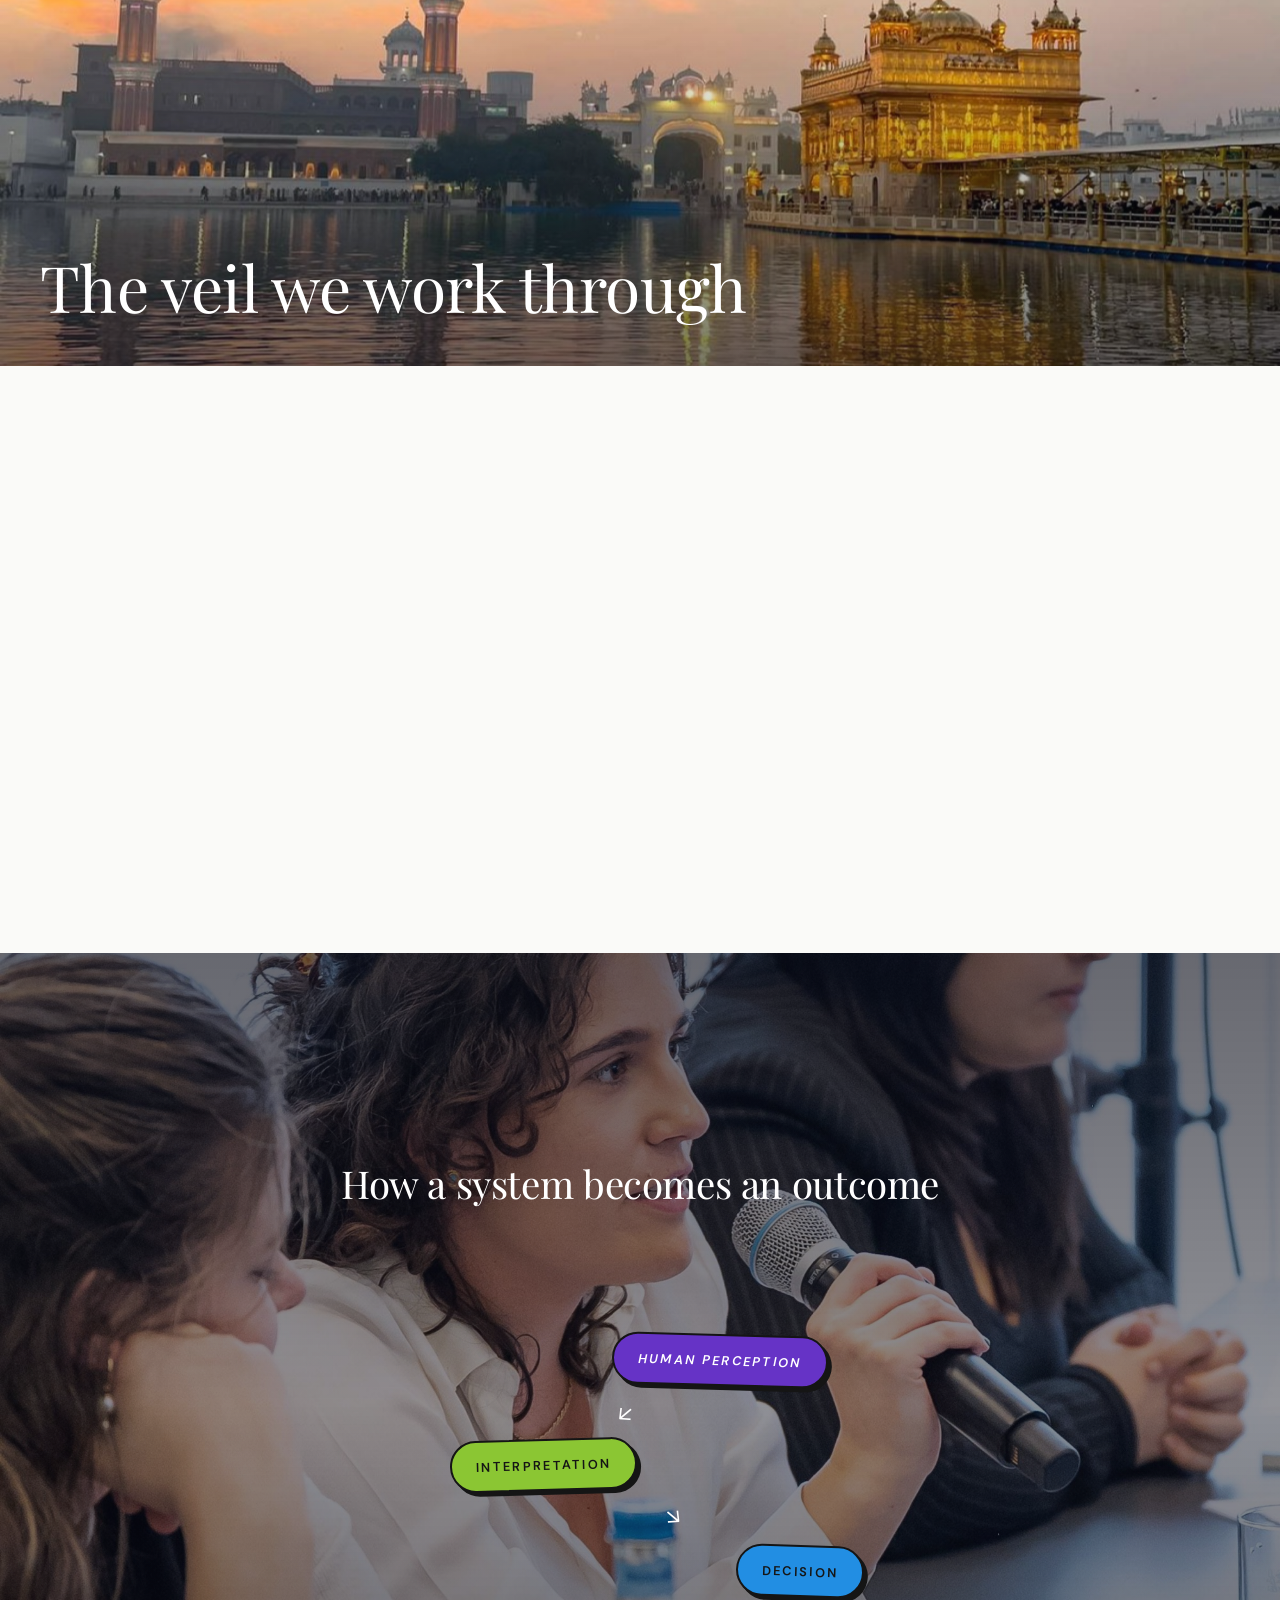
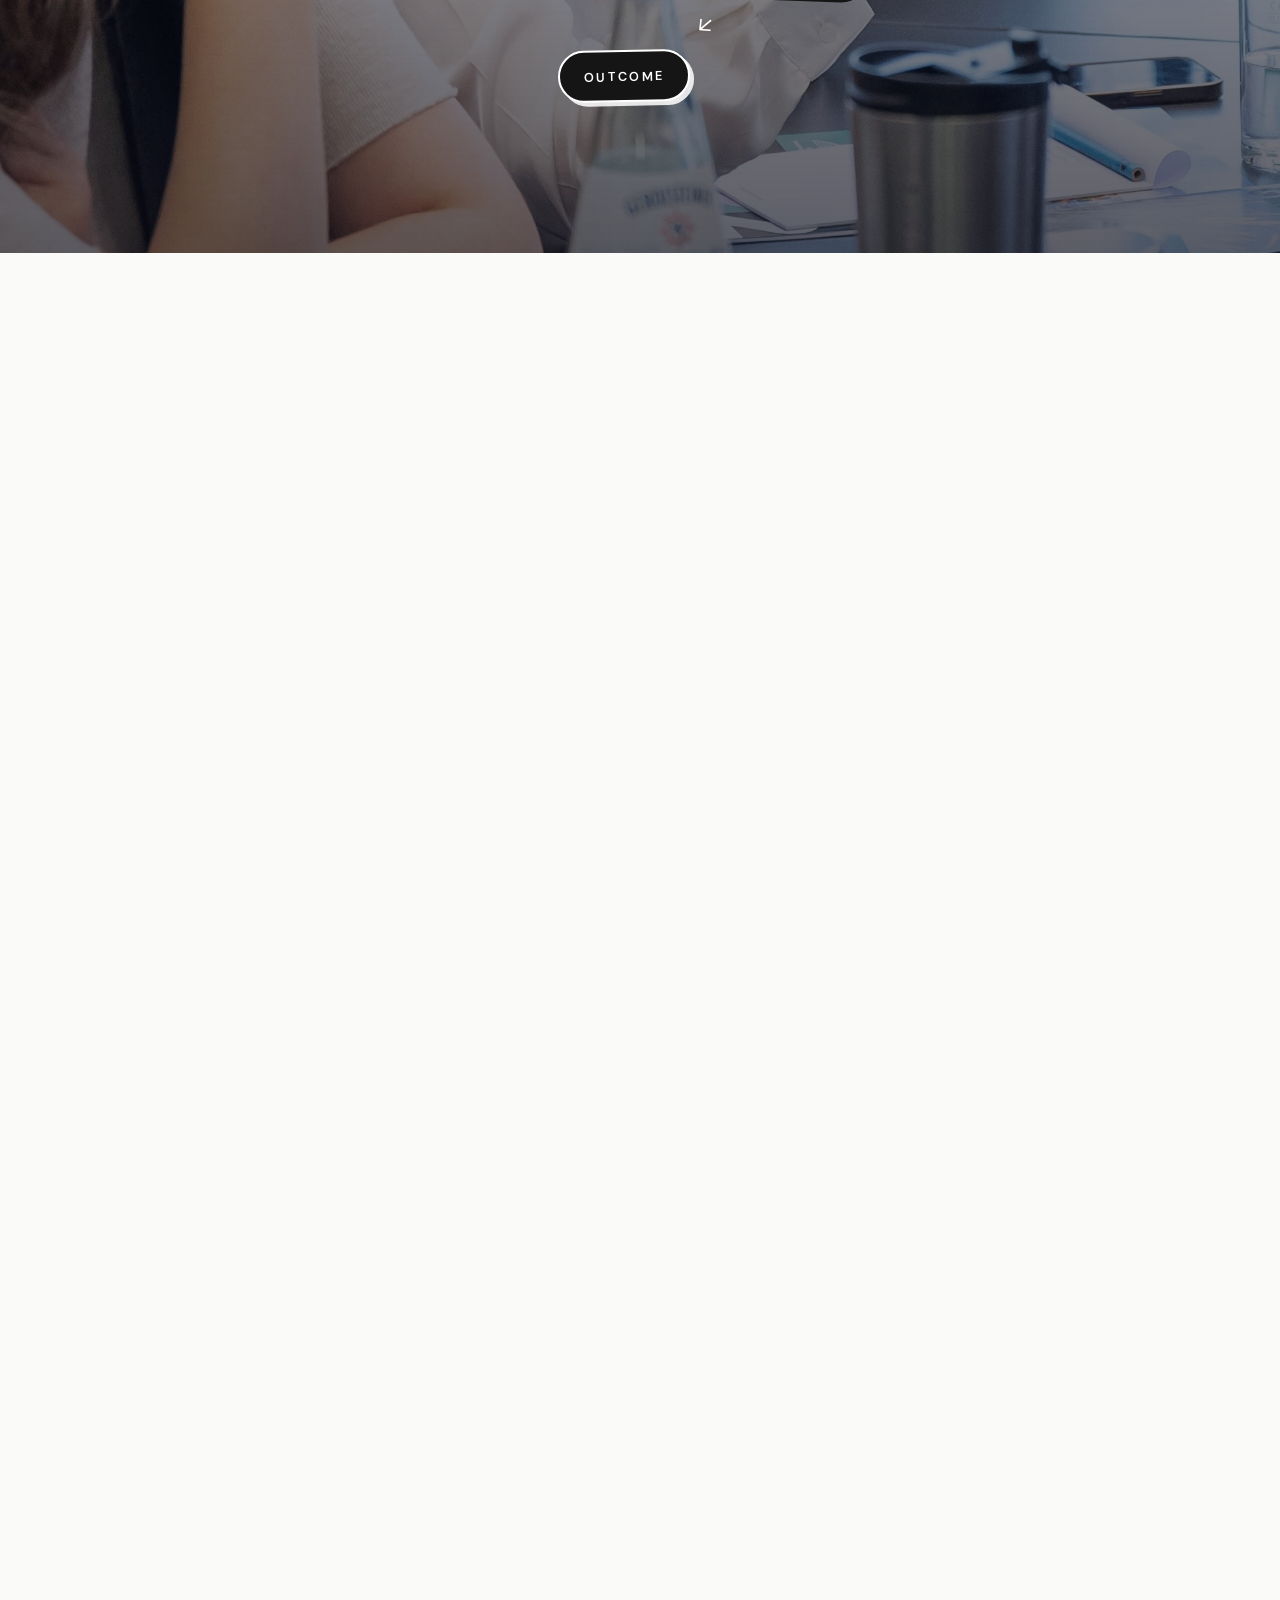
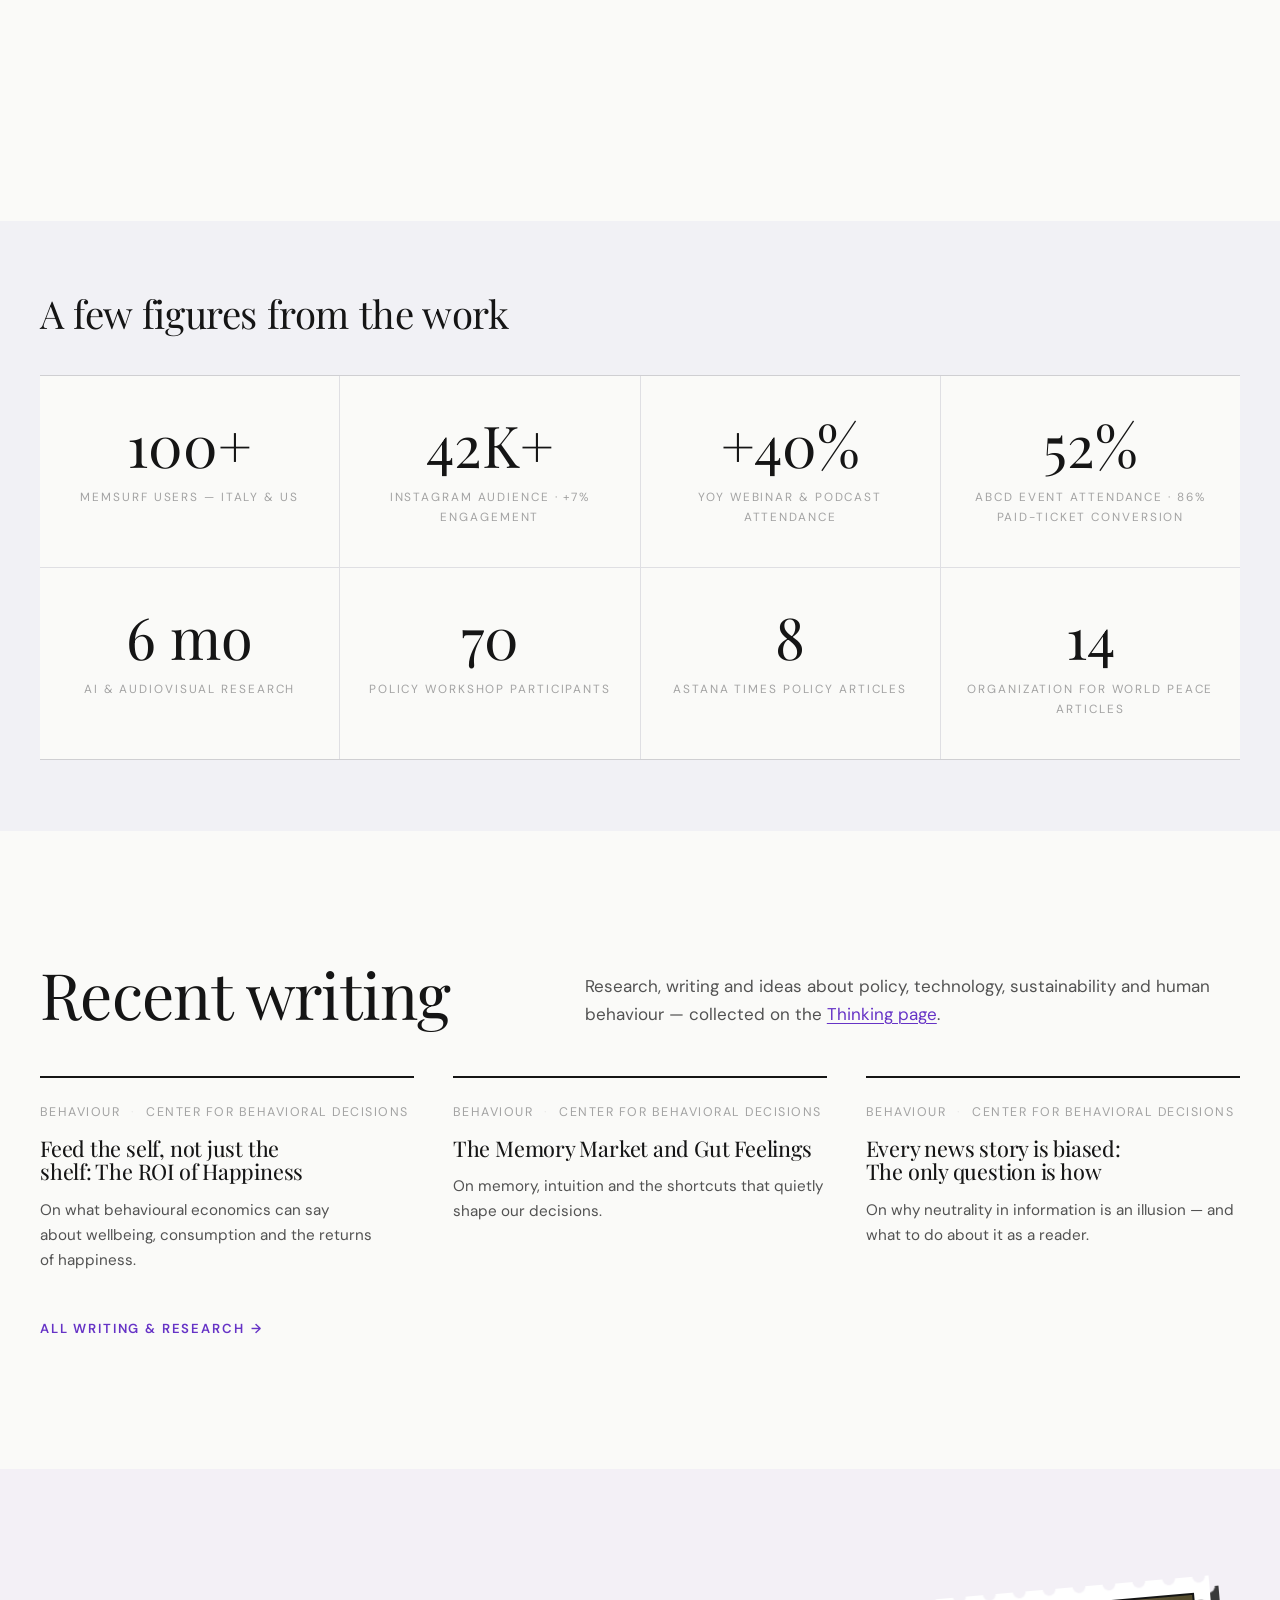
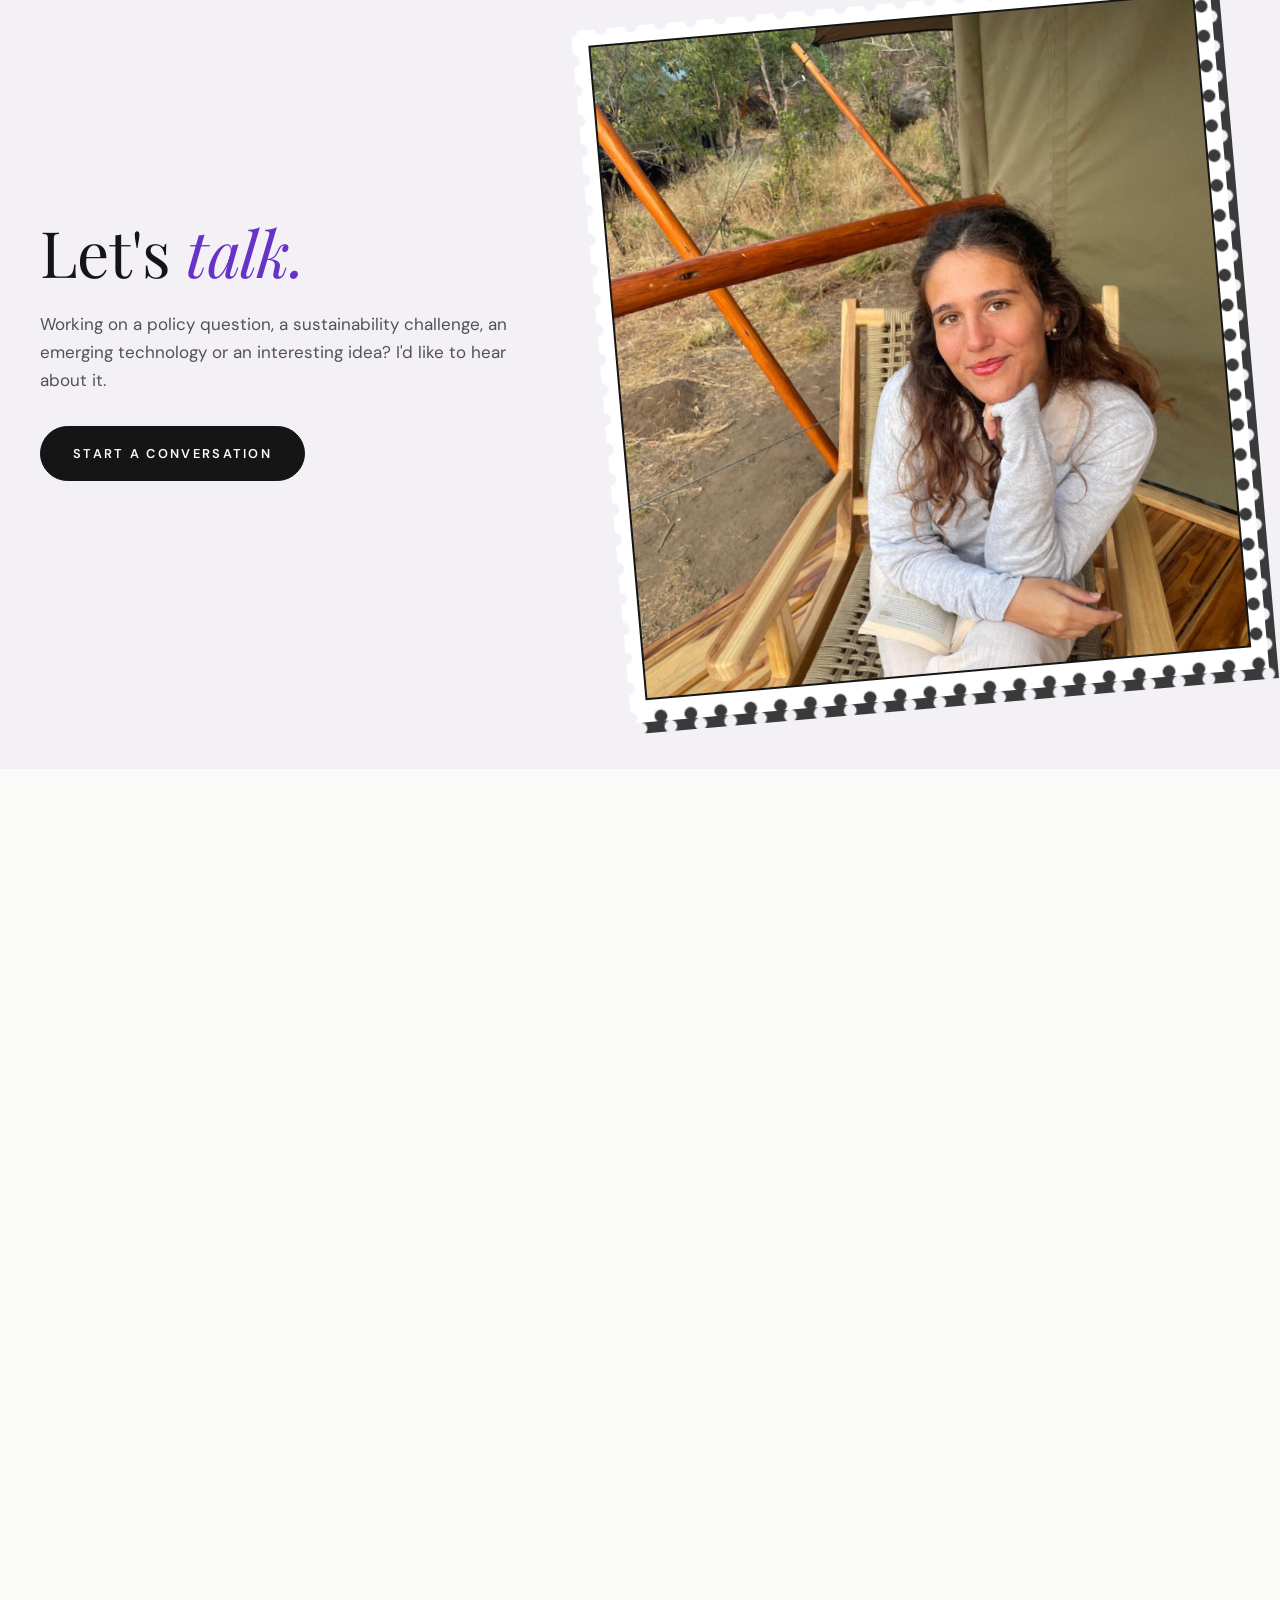
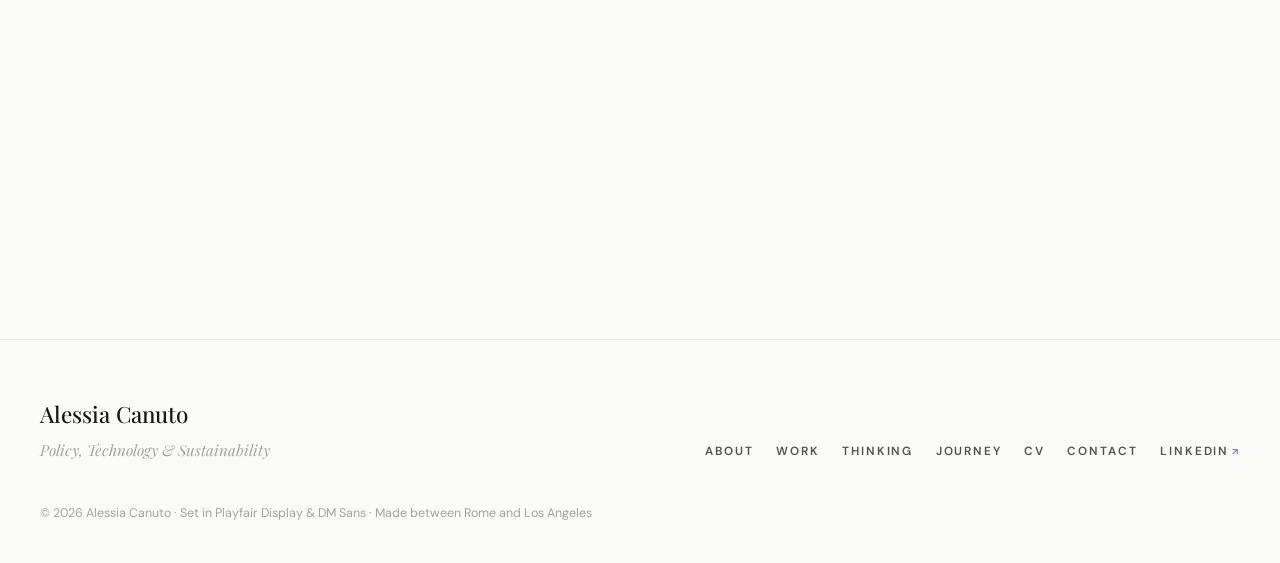
==== commit 9f429146: "Merge the projects and selected work into one deck of six colour cards Homepage: "Three projects", t" ====
--- a/index.html
+++ b/index.html
@@ -27,7 +27,7 @@
   <meta property="og:title" content="Alessia Canuto | Policy, Technology &amp; Sustainability">
   <meta property="og:description" content="Alessia Canuto is a policy and sustainability professional working at the intersection of ESG regulation, AI governance, socioeconomic development, behavioural science and technology.">
 
-  <link rel="stylesheet" href="css/style.css?v=35">
+  <link rel="stylesheet" href="css/style.css?v=36">
 </head>
 <body>
 
@@ -129,7 +129,6 @@
     <div class="question-scrim" aria-hidden="true"></div>
     <div class="container">
       <div class="question-content">
-      <span class="label label--ink reveal">01 — The question</span>
       <h2 id="question-heading" class="display-xxl" data-split style="margin-bottom: 0;">
         How do we design systems that work better for the people who have to <em class="u-draw">navigate</em> them?
       </h2>
@@ -167,141 +166,90 @@
   </section>
   </div>
 
-  <!-- ═══════════════════════ THE WORK I KEEP COMING BACK TOTHE WORK I KEEP COMING BACK TO ═══════════════
-       Scroll SCENE: pins while projects 01, 02 and 03 build in one at a
-       time. Delete data-scene from the wrapper div to turn that off. -->
-  <div class="scene scene--projects" data-scene data-scene-end="0.75" style="--scene-length: 6.6;">
-  <section class="section--soft scene-viewport" aria-labelledby="three-projects-heading">
+  <!-- ═══════════════════════ SIX CASE STUDIES ═══════════════════════
+       Scroll SCENE: pins while the six case-study cards stack up one by
+       one, like a deck. Each card's colour is its Action (two shades
+       each: Analyse violet, Translate green, Build blue); its background
+       photo is tinted to match in css/style.css ("COLOUR CARDS").
+       Every card opens the full, expanded version on the Work page.
+       Delete data-scene from the wrapper div to turn the pinning off. -->
+  <div class="scene scene--deck" data-scene data-scene-lead style="--scene-length: 4.6;">
+  <section class="deck-section scene-viewport" aria-labelledby="deck-heading">
     <div class="container">
-      <span class="label label--ink reveal">02 — The work I keep coming back to</span>
-      <h2 id="three-projects-heading" class="display-l reveal">Three projects. <em class="u-draw">One question.</em></h2>
-
-      <!-- Reference-style cards: photo, number, action eyebrow, title,
-           question, button. The pinned scene brings them in one by one. -->
-      <div class="project-cards">
-
-        <article class="project-card project-card--violet reveal" data-scene-item>
-          <figure class="project-card-photo">
-            <img src="images/journey-nice.jpg" alt="Closing discussion on ethics and justice in the digital world, Nice" loading="lazy">
-          </figure>
-          <div class="project-card-body">
-            <p class="project-card-num">01</p>
-            <p class="project-kicker"><span class="action--analyse">Analyse</span> · AI, Socioeconomic Development</p>
+      <div class="deck-head">
+        <h2 id="deck-heading" class="display-l reveal">Six case studies. <em class="u-draw">Three ways of working.</em></h2>
+        <p class="body-copy reveal">
+          Two studies under each Action — Analyse, Translate, Build. The colour tells you
+          how I worked; the tags tell you what on.
+        </p>
+      </div>
+
+      <div class="deck">
+
+        <a class="deck-card colour-card colour-card--violet" href="work.html#dreamocracy" data-scene-item>
+          <figure class="colour-card-bg" aria-hidden="true"><img src="images/case-dreamocracy.jpg" alt="" loading="lazy"></figure>
+          <div class="deck-card-body">
+            <p class="deck-card-kicker"><span class="deck-card-action">Analyse</span> Socioeconomic Development · Behavioural Science</p>
+            <h3>Understanding how policy works in practice</h3>
+            <p>Public-interest interventions and policy effectiveness with Dreamocracy — behavioural drivers, incentives, institutional dynamics.</p>
+            <span class="deck-card-link">Read the case study</span>
+          </div>
+        </a>
+
+        <a class="deck-card colour-card colour-card--amethyst" href="work.html#waiff" data-scene-item>
+          <figure class="colour-card-bg" aria-hidden="true"><img src="images/case-waiff.jpg" alt="" loading="lazy"></figure>
+          <div class="deck-card-body">
+            <p class="deck-card-kicker"><span class="deck-card-action">Analyse</span> AI · Socioeconomic Development</p>
             <h3>Understanding AI before trying to govern it</h3>
-            <p class="body-copy">
-              Six months of cross-sector qualitative research for the World AI Film
-              Festival — the EU AI Act, copyright, misinformation, deepfakes, platform
-              responsibility and AI adoption.
-            </p>
-            <p class="project-question">What happens when technological change moves faster than the institutions designed to govern it?</p>
-            <a class="btn btn--small" href="work.html#waiff">Read the case study</a>
-          </div>
-        </article>
-
-        <article class="project-card project-card--green reveal" data-scene-item>
-          <figure class="project-card-photo">
-            <img src="images/work-climate-fresk.jpg" alt="Taking part in a Climate Fresk workshop" loading="lazy">
-          </figure>
-          <div class="project-card-body">
-            <p class="project-card-num">02</p>
-            <p class="project-kicker"><span class="action--translate">Translate</span> · ESG &amp; Sustainability</p>
+            <p>Six months of cross-sector qualitative research for the World AI Film Festival on AI governance and adoption in the audiovisual industries.</p>
+            <span class="deck-card-link">Read the case study</span>
+          </div>
+        </a>
+
+        <a class="deck-card colour-card colour-card--green" href="work.html#csrd" data-scene-item>
+          <figure class="colour-card-bg" aria-hidden="true"><img src="images/case-csrd.jpg" alt="" loading="lazy"></figure>
+          <div class="deck-card-body">
+            <p class="deck-card-kicker"><span class="deck-card-action">Translate</span> ESG &amp; Sustainability</p>
             <h3>Designing better sustainability disclosure</h3>
-            <p class="body-copy">
-              A CSRD/ESRS-aligned sustainability report for a multinational fibre and
-              plastics client — double materiality, audit-ready documentation, and the
-              Tagetik data architecture that made the reporting traceable.
-            </p>
-            <p class="project-question">How do organisations turn complex sustainability requirements into systems people can actually use?</p>
-            <a class="btn btn--small" href="work.html#csrd">Read the case study</a>
-          </div>
-        </article>
-
-        <article class="project-card project-card--lime reveal" data-scene-item>
-          <figure class="project-card-photo">
-            <img src="images/work-abcd.jpg" alt="The team on stage at the ABCD national cross-sector event" loading="lazy">
-          </figure>
-          <div class="project-card-body">
-            <p class="project-card-num">03</p>
-            <p class="project-kicker"><span class="action--translate">Translate</span> · Behavioural Science, ESG</p>
+            <p>An audit-ready CSRD/ESRS sustainability report for Aquafil — and the Tagetik data architecture underneath it.</p>
+            <span class="deck-card-link">Read the case study</span>
+          </div>
+        </a>
+
+        <a class="deck-card colour-card colour-card--lime" href="work.html#comms" data-scene-item>
+          <figure class="colour-card-bg" aria-hidden="true"><img src="images/case-comms.jpg" alt="" loading="lazy"></figure>
+          <div class="deck-card-body">
+            <p class="deck-card-kicker"><span class="deck-card-action">Translate</span> Behavioural Science · ESG &amp; Sustainability</p>
             <h3>Making regulation and change legible</h3>
-            <p class="body-copy">
-              B2B/B2C stakeholder communication — an Instagram, blog and newsletter
-              strategy, four webinars and eight podcast episodes with EU stakeholders,
-              and the ABCD national cross-sector event.
-            </p>
-            <p class="project-question">How do you make regulatory and policy developments legible to the audiences who have to act on them?</p>
-            <a class="btn btn--small" href="work.html#comms">Read the case study</a>
-          </div>
-        </article>
-
-      </div>
-    </div>
-  </section>
-  </div>
-
-  <!-- ═══════════════════════════ MEMSURF ═══════════════════════════
-       data-zoom makes this dark section scale up to full size as it
-       scrolls into view (desktop only). Remove the attribute to disable. -->
-  <section class="section-dark section-dark--build" id="memsurf" data-zoom aria-labelledby="memsurf-heading">
-    <div class="container">
-      <span class="label label--build reveal">03 — Build</span>
-      <h2 id="memsurf-heading" class="display-l reveal" style="max-width: 16em;">
-        I don't just study emerging technology. <em class="u-draw">I build with it.</em>
-      </h2>
-
-      <div class="split" style="margin-top: 3.5rem;">
-        <div>
-          <h3 class="display-m reveal">MemSurf</h3>
-          <p class="meta reveal" style="color: #9E9584; margin-bottom: 1.5rem;">Co-Founder &amp; Chief Operating Officer</p>
-          <p class="body-copy reveal">
-            MemSurf is an AI-native learning app designed to make learning more accessible
-            and effective through micro-learning, active recall and spaced repetition.
-          </p>
-          <p class="body-copy reveal">
-            Building MemSurf is an extension of the same question that has guided much of my
-            work: how do we design systems that work better for the people who have to
-            navigate them?
-          </p>
-          <div class="memsurf-stats reveal">
-            <div>
-              <div class="stat-num">100+</div>
-              <div class="stat-label">Users</div>
-            </div>
-            <div>
-              <div class="stat-num">2</div>
-              <div class="stat-label">Markets — Italy &amp; US</div>
-            </div>
-          </div>
-          <a class="btn btn--light reveal" href="work.html#memsurf">Explore MemSurf</a>
-        </div>
-
-        <div>
-          <p class="body-copy reveal">
-            Inside MemSurf I work across <strong>adaptive quiz architecture</strong>,
-            <strong>lesson structures</strong>, product and content decisions,
-            <strong>behavioural design</strong>, user interviews,
-            <strong>Amplitude analytics</strong>, product strategy and experimentation.
-          </p>
-          <blockquote class="pull-quote reveal quote-grow">
-            With MemSurf, I am interested in building infrastructure that makes learning more
-            accessible, adaptive and ultimately more equitable — using AI not simply to
-            automate learning, but to design around how humans actually think, learn and
-            make decisions.
-          </blockquote>
-        </div>
-      </div>
-
-      <!-- Placeholder tiles: swap for real product screenshots later.
-           Replace a tile with: <img src="images/memsurf-1.png" alt="MemSurf quiz screen"> -->
-      <div class="shot-row tilt-grid reveal">
-        <div class="shot-tile">Product<br>screenshot</div>
-        <div class="shot-tile">Adaptive quiz<br>flow</div>
-        <div class="shot-tile">Lesson<br>structure</div>
-        <div class="shot-tile">Analytics<br>view</div>
-        <div class="shot-tile">User<br>journey</div>
-      </div>
-    </div>
-  </section>
+            <p>Stakeholder communication and convening — social strategy, webinars, a podcast, and the ABCD national event.</p>
+            <span class="deck-card-link">Read the case study</span>
+          </div>
+        </a>
+
+        <a class="deck-card colour-card colour-card--blue" href="work.html#memsurf" data-scene-item>
+          <figure class="colour-card-bg" aria-hidden="true"><img src="images/case-memsurf.jpg" alt="" loading="lazy"></figure>
+          <div class="deck-card-body">
+            <p class="deck-card-kicker"><span class="deck-card-action">Build</span> AI · Behavioural Science · Socioeconomic Development</p>
+            <h3>MemSurf</h3>
+            <p>I don't just study emerging technology — I build with it. Co-founding an AI-native learning app designed around how people actually learn: 100+ users across Italy and the US.</p>
+            <span class="deck-card-link">Read the case study</span>
+          </div>
+        </a>
+
+        <a class="deck-card colour-card colour-card--sky" href="work.html#workshop" data-scene-item>
+          <figure class="colour-card-bg" aria-hidden="true"><img src="images/case-workshop.jpg" alt="" loading="lazy"></figure>
+          <div class="deck-card-body">
+            <p class="deck-card-kicker"><span class="deck-card-action">Build</span> Socioeconomic Development · Behavioural Science</p>
+            <h3>Emotions in policymaking — the workshop</h3>
+            <p>Co-moderating a 70-attendee policy workshop, and designing the engagement tools and cards that ran it.</p>
+            <span class="deck-card-link">Read the case study</span>
+          </div>
+        </a>
+
+      </div>
+    </div>
+  </section>
+  </div>
 
   <!-- ═══════════════════════ THE HUMAN LENS / MAYA ═══════════════════════
        Full-bleed photo band: Amritsar at dusk — the tradition the Maya
@@ -311,7 +259,6 @@
       <img src="images/thinking-amritsar.jpg" alt="The Golden Temple in Amritsar, India, at dusk">
       <div class="band-title">
         <div class="container">
-          <span class="label">04 — The human lens</span>
           <h2 id="veil-heading" class="display-l">The veil we work through</h2>
         </div>
       </div>
@@ -355,7 +302,6 @@
         </div>
         <div class="diagram-scrim" aria-hidden="true"></div>
         <div class="diagram-content">
-          <span class="label">04½ — The mechanism</span>
           <h3 class="diagram-title">How a system becomes an outcome</h3>
           <div class="diagram" role="img" aria-label="Diagram: a system passes through human perception, interpretation and decision before producing an outcome">
             <span class="node" data-scene-item>System</span>
@@ -373,68 +319,11 @@
       </div>
     </section>
 
-  <!-- ═══════════════════════════ SELECTED WORK ═══════════════════════════ -->
-  <section class="chapter--translate" aria-labelledby="selected-heading">
-    <div class="container">
-      <div class="split" style="align-items: end; margin-bottom: 3rem;">
-        <div>
-          <span class="label label--ink reveal">05 — Selected work</span>
-          <h2 id="selected-heading" class="display-l reveal" style="margin-bottom: 0;">Six case studies. Three ways of working.</h2>
-        </div>
-        <p class="body-copy reveal" style="justify-self: end;">
-          Two studies under each Action — Analyse, Translate, Build. The colour tells you
-          how I worked; the tags tell you what on. Full narratives live on the
-          <a href="work.html">Work page</a>.
-        </p>
-      </div>
-
-      <div class="work-grid reveal-stage" data-cascade>
-        <a class="work-card" href="work.html#dreamocracy">
-          <span class="work-cat action--analyse">Analyse</span>
-          <h3>Understanding how policy works in practice</h3>
-          <p>Public-interest interventions and policy effectiveness with Dreamocracy — behavioural drivers, incentives, institutional dynamics.</p>
-          <span class="text-link">Case study</span>
-        </a>
-        <a class="work-card" href="work.html#waiff">
-          <span class="work-cat action--analyse">Analyse</span>
-          <h3>World AI Film Festival research</h3>
-          <p>Six months of cross-sector qualitative research on AI governance and adoption in the audiovisual industries.</p>
-          <span class="text-link">Case study</span>
-        </a>
-        <a class="work-card" href="work.html#csrd">
-          <span class="work-cat action--translate">Translate</span>
-          <h3>CSRD/ESRS disclosure &amp; Tagetik architecture</h3>
-          <p>An audit-ready sustainability report for Aquafil — and the data architecture underneath it.</p>
-          <span class="text-link">Case study</span>
-        </a>
-        <a class="work-card" href="work.html#comms">
-          <span class="work-cat action--translate">Translate</span>
-          <h3>Making regulation and change legible</h3>
-          <p>Stakeholder communication and convening — social strategy, webinars, podcast, and the ABCD national event.</p>
-          <span class="text-link">Case study</span>
-        </a>
-        <a class="work-card" href="work.html#memsurf">
-          <span class="work-cat action--build">Build</span>
-          <h3>MemSurf</h3>
-          <p>Co-founding an AI-native learning app designed around how people actually learn. 100+ users across Italy and the US.</p>
-          <span class="text-link">Case study</span>
-        </a>
-        <a class="work-card" href="work.html#workshop">
-          <span class="work-cat action--build">Build</span>
-          <h3>Emotions in policymaking — the workshop</h3>
-          <p>Co-moderating a 70-attendee policy workshop and designing the engagement tools and cards that ran it.</p>
-          <span class="text-link">Case study</span>
-        </a>
-      </div>
-    </div>
-  </section>
-
   <!-- ═══════════════════════ IMPACT NUMBERS ═══════════════════════
        The numbers animate on scroll. The visible text is the final value,
        so the section still reads correctly if JavaScript is off. -->
   <section class="section--tight chapter--build" aria-labelledby="numbers-heading">
     <div class="container">
-      <span class="label reveal">06 — In numbers</span>
       <h2 id="numbers-heading" class="display-m reveal" style="max-width: 24em;">
         A few figures from the work
       </h2>
@@ -480,7 +369,6 @@
     <div class="container">
       <div class="split" style="align-items: end; margin-bottom: 3rem;">
         <div>
-          <span class="label reveal">07 — Thinking</span>
           <h2 id="thinking-teaser-heading" class="display-l reveal" style="margin-bottom: 0;">Recent writing</h2>
         </div>
         <p class="body-copy reveal" style="justify-self: end;">
@@ -562,6 +450,6 @@
   </div>
 </footer>
 
-<script src="js/main.js?v=35"></script>
+<script src="js/main.js?v=36"></script>
 </body>
 </html>
--- a/css/style.css
+++ b/css/style.css
@@ -145,10 +145,10 @@
 /* Anchored sections never hide under the sticky header, and a case study
    arrived at by link glows briefly so the reader knows where they landed */
 [id] { scroll-margin-top: 100px; }
-.case:target { animation: target-fade 1.8s ease 0.15s both; }
-@keyframes target-fade {
-  from { background: rgba(102, 51, 198, 0.09); }
-  to   { background: transparent; }
+.case:target { outline: 4px solid transparent; outline-offset: 6px; animation: target-glow 1.8s ease 0.15s both; }
+@keyframes target-glow {
+  from { outline-color: color-mix(in srgb, var(--c, #6633C6) 55%, transparent); }
+  to   { outline-color: transparent; }
 }
 
 /* External links (opening a new tab) get a small "outward" arrow */
@@ -247,9 +247,9 @@
 /* Large type can carry the bright green (3:1 large-text threshold) */
 .chapter-break .action--translate,
 .action-verb .action--translate { color: var(--translate); }
-.project-kicker.action--analyse, .work-cat.action--analyse { color: var(--analyse); }
-.project-kicker.action--translate, .work-cat.action--translate { color: var(--translate-ink); }
-.project-kicker.action--build, .work-cat.action--build { color: var(--build); }
+.project-kicker.action--analyse { color: var(--analyse); }
+.project-kicker.action--translate { color: var(--translate-ink); }
+.project-kicker.action--build { color: var(--build); }
 .section-dark .label--build { color: var(--build-soft); }
 
 /* Body text that reads like an essay */
@@ -785,38 +785,8 @@
 }
 
 /* ==========================================================================
-   CASE-STUDY MAGAZINE FURNITURE — project numbers, action metadata,
-   framing statements, focus tags (see BRIEF.md structure)
-   ========================================================================== */
-.case-num {
-  font-family: var(--sans);
-  font-size: 0.72rem;
-  font-weight: 650;
-  letter-spacing: 0.24em;
-  text-transform: uppercase;
-  color: var(--ink-faint);
-  display: block;
-  margin-bottom: 0.6rem;
-}
-.case-meta .action-tag {
-  font-family: var(--sans);
-  font-size: 0.72rem;
-  font-weight: 700;
-  letter-spacing: 0.2em;
-  text-transform: uppercase;
-  display: block;
-  margin-bottom: 0.35rem;
-}
-.focus-tags {
-  font-family: var(--sans);
-  font-size: 0.7rem;
-  font-weight: 550;
-  letter-spacing: 0.18em;
-  text-transform: uppercase;
-  color: var(--ink-faint);   /* Focus is metadata: never coloured */
-  display: block;
-  margin-bottom: 1rem;
-}
+   CASE-STUDY FRAMING STATEMENT — the italic line under each case title
+   ========================================================================== */
 .case-frame {
   font-family: var(--serif);
   font-style: italic;
@@ -1000,71 +970,171 @@
 .section-dark--build { background: #0C1030; }   /* the Build-blue night chapter */
 
 /* ==========================================================================
-   PROJECT CARDS — the "Three projects" section as reference-style cards:
-   photo on top, number + action eyebrow, serif title, question, button.
-   ========================================================================== */
-.project-cards {
-  display: grid;
-  grid-template-columns: 1fr;
-  gap: clamp(1.25rem, 2.5vw, 2rem);
-  margin-top: clamp(2rem, 4vw, 3rem);
-}
-.project-card {
-  display: grid;
-  grid-template-columns: 1.15fr 1fr;
-  border-radius: 24px;
-  border: 2.5px solid var(--ink);
-  box-shadow: 9px 9px 0 var(--ink);
+   COLOUR CARDS — the six case studies share one card "skin": a rounded
+   card whose background photo is tinted in the study's colour (a
+   duotone — the photo's shadows take a deep shade of the colour, its
+   highlights a pale one). The homepage deck shows the small version of
+   each card; the Work page shows the same card expanded.
+   Two shades per Action:
+     Analyse    colour-card--violet  · colour-card--amethyst
+     Translate  colour-card--green   · colour-card--lime
+     Build      colour-card--blue    · colour-card--sky
+   To change a card's photo, swap the <img> inside .colour-card-bg.
+   ========================================================================== */
+.colour-card {
+  --c: var(--analyse);
+  --deep: color-mix(in srgb, var(--c) 58%, #000);
+  --pale: color-mix(in srgb, var(--c) 40%, #fff);
+  position: relative;
+  isolation: isolate;
   overflow: hidden;
-  min-height: clamp(320px, 42vh, 480px);
-}
-.project-card-photo { margin: 0; overflow: hidden; }
-.project-card-photo img {
+  border-radius: 22px;
+  background: var(--deep);
+  color: #fff;
+}
+.colour-card--violet   { --c: var(--analyse); }
+.colour-card--amethyst { --c: var(--analyse-soft); }
+.colour-card--green    { --c: var(--translate); }
+.colour-card--lime     { --c: var(--translate-soft); }
+.colour-card--blue     { --c: var(--build); }
+.colour-card--sky      { --c: var(--build-soft); }
+
+/* The duotone photo: greyscale photo multiplied onto the pale shade,
+   then the deep shade "lightens" in underneath the shadows */
+.colour-card-bg {
+  position: absolute;
+  inset: 0;
+  z-index: -2;
+  margin: 0;
+  background: var(--pale);
+  isolation: isolate;
+}
+.colour-card-bg img {
   width: 100%;
   height: 100%;
   object-fit: cover;
   display: block;
-}
-.project-card-body {
-  padding: clamp(1.5rem, 2.5vw, 2.5rem);
+  filter: grayscale(1) contrast(1.12) brightness(1.04);
+  mix-blend-mode: multiply;
+}
+.colour-card-bg::after {
+  content: "";
+  position: absolute;
+  inset: 0;
+  background: var(--deep);
+  mix-blend-mode: lighten;
+}
+
+/* Shared card type: Action pill + plain Focus tags, serif title */
+.deck-card-kicker {
+  font-family: var(--sans);
+  font-size: 0.66rem;
+  font-weight: 600;
+  letter-spacing: 0.18em;
+  text-transform: uppercase;
+  color: rgba(255, 255, 255, 0.8);   /* Focus is metadata: never coloured */
+  margin: 0 0 1rem;
+  line-height: 2.2;
+}
+.deck-card-action {
+  display: inline-block;
+  padding: 0.25em 0.95em;
+  margin-right: 0.7em;
+  border: 1.5px solid rgba(255, 255, 255, 0.9);
+  border-radius: 999px;
+  color: #fff;
+  font-weight: 700;
+  line-height: 1.6;
+}
+
+/* --------------------------------------------------------------------------
+   THE DECK (homepage) — the small version of each card. Without the
+   pinned scene (phones, reduced motion) the six simply stack in a column.
+   -------------------------------------------------------------------------- */
+.deck-section { background: #0B0A10; color: var(--dark-text); }
+.deck-section .display-l { color: #fff; }
+.deck-section .display-l em { color: #B99CF2; }
+.deck-section .u-draw { background-image: linear-gradient(to right, #B99CF2, #B99CF2); }
+.deck-section .body-copy { color: rgba(250, 250, 248, 0.68); }
+.deck-head {
+  display: grid;
+  grid-template-columns: minmax(0, 1.35fr) minmax(0, 1fr);
+  gap: clamp(1.5rem, 4vw, 3rem);
+  align-items: end;
+}
+.deck-head .display-l { margin: 0; }
+.deck-head .body-copy { margin: 0; max-width: 40ch; justify-self: end; }
+.deck {
+  display: grid;
+  gap: 1.5rem;
+  margin-top: clamp(2rem, 4vw, 3rem);
+}
+.deck-card {
   display: flex;
-  flex-direction: column;
-  justify-content: center;
-}
-.project-card-num {
+  align-items: flex-end;
+  min-height: clamp(400px, 48vw, 540px);
+  text-decoration: none;
+  box-shadow: 0 34px 70px -28px rgba(0, 0, 0, 0.7);
+}
+/* deep-colour wash on the text side so the copy always reads */
+.deck-card::after {
+  content: "";
+  position: absolute;
+  inset: 0;
+  z-index: -1;
+  pointer-events: none;
+  background: linear-gradient(90deg,
+    color-mix(in srgb, var(--deep) 94%, transparent) 0%,
+    color-mix(in srgb, var(--deep) 72%, transparent) 40%,
+    transparent 74%);
+}
+.deck-card-body {
+  padding: clamp(1.75rem, 3.4vw, 3.25rem);
+  max-width: min(36rem, 64%);
+}
+.deck-card h3 {
   font-family: var(--serif);
-  font-size: clamp(2rem, 3vw, 2.8rem);
-  font-weight: 340;
-  line-height: 1;
-  margin: 0 0 0.6rem;
-  opacity: 0.85;
-}
-.project-card .project-kicker { margin: 0 0 0.7rem; }
-.project-card h3 {
-  font-size: clamp(1.4rem, 2.2vw, 2rem);
-  font-weight: 480;
-  margin: 0 0 0.75rem;
-}
-.project-card .body-copy { font-size: 0.95rem; }
-.project-card .project-question {
-  font-size: clamp(1.05rem, 1.4vw, 1.25rem);
-  margin: 0.8rem 0 1.4rem;
-}
-.project-card .btn { align-self: flex-start; }
-.btn--small { padding: 0.7rem 1.4rem; font-size: 0.7rem; }
-
-/* Card colourways — soft pastels of the Action palette, ink text */
-.project-card--violet { background: color-mix(in srgb, var(--analyse) 11%, #fff); }
-.project-card--green  { background: color-mix(in srgb, var(--translate) 13%, #fff); }
-.project-card--lime   { background: color-mix(in srgb, var(--translate-soft) 22%, #fff); }
-.project-card--violet .project-card-num { color: var(--analyse); }
-.project-card--green .project-card-num,
-.project-card--lime .project-card-num { color: var(--translate-ink); }
+  font-size: clamp(1.6rem, 2.7vw, 2.5rem);
+  font-weight: 440;
+  line-height: 1.12;
+  color: #fff;
+  margin: 0 0 0.8rem;
+}
+.deck-card-body p:not(.deck-card-kicker) {
+  font-size: 0.98rem;
+  line-height: 1.55;
+  color: rgba(255, 255, 255, 0.88);
+  margin: 0 0 1.5rem;
+  max-width: 46ch;
+}
+.deck-card-link {
+  display: inline-block;
+  padding: 0.85rem 1.5rem;
+  border-radius: 999px;
+  background: #fff;
+  color: var(--deep);
+  font-family: var(--sans);
+  font-size: 0.7rem;
+  font-weight: 700;
+  letter-spacing: 0.16em;
+  text-transform: uppercase;
+  transition: transform 0.3s ease;
+}
+.deck-card-link::after { content: " \2192"; }
+.deck-card:hover .deck-card-link,
+.deck-card:focus-visible .deck-card-link { transform: translateX(5px); }
 
 @media (max-width: 900px) {
-  .project-card { grid-template-columns: 1fr; min-height: 0; }
-  .project-card-photo img { aspect-ratio: 16 / 10; height: auto; }
-  .project-card { box-shadow: 6px 6px 0 var(--ink); }
+  .deck-head { grid-template-columns: 1fr; }
+  .deck-head .body-copy { justify-self: start; }
+  .deck-card { min-height: 460px; }
+  .deck-card-body { max-width: 100%; }
+  .deck-card::after {
+    background: linear-gradient(0deg,
+      color-mix(in srgb, var(--deep) 96%, transparent) 0%,
+      color-mix(in srgb, var(--deep) 88%, transparent) 62%,
+      transparent 100%);
+  }
 }
 
 /* Teaser rows carry their own photograph */
@@ -1378,38 +1448,6 @@
   margin-bottom: 1.5rem;
 }
 
-/* Selected-work grid on the homepage + Work page case list */
-.work-grid {
-  display: grid;
-  grid-template-columns: repeat(auto-fill, minmax(300px, 1fr));
-  border-top: 1px solid var(--line);
-  border-left: 1px solid var(--line);
-}
-.work-card {
-  background: var(--paper);
-  border-right: 1px solid var(--line);
-  border-bottom: 1px solid var(--line);
-  padding: 2rem 1.75rem 2.25rem;
-  display: flex;
-  flex-direction: column;
-  gap: 0.8rem;
-  text-decoration: none;
-  color: inherit;
-  transition: background 0.3s;
-}
-.work-card:hover { background: var(--paper-soft); }
-.work-card .work-cat {
-  font-family: var(--sans);
-  font-size: 0.7rem;
-  font-weight: 650;
-  letter-spacing: 0.2em;
-  text-transform: uppercase;
-  color: var(--accent);
-}
-.work-card h3 { font-size: 1.25rem; font-weight: 460; margin: 0; }
-.work-card p { color: var(--ink-soft); font-size: 0.95rem; margin: 0; flex: 1; }
-.work-card .text-link { margin-top: 0.5rem; }
-
 /* Article cards on the Thinking page */
 .article-grid {
   display: grid;
@@ -1684,31 +1722,97 @@
 /* ==========================================================================
    13b. CASE STUDIES (Work page)
    --------------------------------------------------------------------------
-   Each case study is an <article class="case"> with a meta column on the
-   left and the story on the right. The story uses .case-part blocks:
-   Context / Question / What I did / What emerged / What I learned.
+   Each case study is the EXPANDED version of its homepage colour card:
+   <article class="case colour-card colour-card--…"> with the tinted photo
+   header (.case-head) on top and the story (.case-body) beneath, in
+   .case-part blocks: Context / Question / What I did / Evidence /
+   What I learned.
    ========================================================================== */
 .case {
-  display: grid;
-  grid-template-columns: minmax(0, 4fr) minmax(0, 8fr);
-  gap: clamp(2rem, 5vw, 5rem);
-  padding-block: clamp(3rem, 6vw, 5rem);
-  border-top: 1px solid var(--line);
+  margin-block: clamp(1.25rem, 2.5vw, 2rem);
+  background: color-mix(in srgb, var(--c) 7%, #fff);   /* story area: a soft tint */
+  color: var(--ink);
+  box-shadow: 0 30px 60px -36px rgba(21, 21, 21, 0.5);
 }
 .case:target { scroll-margin-top: 90px; }
-.case-meta { position: sticky; top: 100px; align-self: start; }
-.case-meta .work-cat {
+/* The card's top: the same tinted photo as its homepage card */
+.case-head {
+  position: relative;
+  isolation: isolate;
+  min-height: clamp(380px, 42vw, 540px);
+  display: flex;
+  flex-direction: column;
+  justify-content: flex-end;
+  padding: clamp(1.75rem, 4vw, 3.5rem);
+  background: var(--deep);
+  color: #fff;
+}
+.case-head::after {
+  content: "";
+  position: absolute;
+  inset: 0;
+  z-index: -1;
+  pointer-events: none;
+  background: linear-gradient(90deg,
+    color-mix(in srgb, var(--deep) 94%, transparent) 0%,
+    color-mix(in srgb, var(--deep) 70%, transparent) 42%,
+    transparent 78%);
+}
+.case-head > :not(.colour-card-bg) { max-width: 40rem; }
+.case-head h2 {
+  font-size: clamp(2rem, 4vw, 3.4rem);
+  font-weight: 440;
+  line-height: 1.08;
+  color: #fff;
+  margin: 0 0 1rem;
+}
+.case-head-meta {
   font-family: var(--sans);
   font-size: 0.7rem;
-  font-weight: 650;
-  letter-spacing: 0.2em;
-  text-transform: uppercase;
-  color: var(--accent);
-  display: block;
-  margin-bottom: 0.9rem;
-}
-.case-meta h2 { font-size: clamp(1.5rem, 2.6vw, 2.1rem); font-weight: 430; margin-bottom: 1rem; }
-.case-meta .meta { display: block; line-height: 2; letter-spacing: 0.1em; }
+  font-weight: 550;
+  letter-spacing: 0.14em;
+  text-transform: uppercase;
+  line-height: 1.9;
+  color: rgba(255, 255, 255, 0.78);
+  margin: 0 0 1.5rem;
+}
+.case-head .case-frame {
+  color: #fff;
+  font-size: clamp(1.2rem, 2vw, 1.6rem);
+  margin: 0;
+}
+/* The story beneath, in two columns on wide screens */
+.case-body {
+  display: grid;
+  grid-template-columns: repeat(2, minmax(0, 1fr));
+  gap: clamp(1.75rem, 3vw, 2.75rem) clamp(2rem, 5vw, 4.5rem);
+  padding: clamp(1.75rem, 4vw, 3.5rem);
+}
+.case-body .case-part { margin: 0; }
+.case-body .case-part h3 { color: var(--deep); }
+.case-body a { color: var(--deep); }
+.case-body .project-question { color: var(--deep); }
+.case-body > .pull-quote,
+.case-body > .shot-row { grid-column: 1 / -1; margin: 0; }
+.case-body .pull-quote { border-left-color: var(--c); }
+.case-body .memsurf-stats { margin-block: 0.5rem 1.25rem; }
+.case-body .memsurf-stats .stat-num { color: var(--deep); }
+.case-body .memsurf-stats .stat-label { color: var(--ink-soft); }
+.case-body .shot-tile {
+  border: 1.5px dashed color-mix(in srgb, var(--c) 45%, transparent);
+  background: color-mix(in srgb, var(--c) 6%, #fff);
+  color: var(--deep);
+}
+@media (max-width: 900px) {
+  .case-body { grid-template-columns: 1fr; }
+  .case-head { min-height: 420px; }
+  .case-head::after {
+    background: linear-gradient(0deg,
+      color-mix(in srgb, var(--deep) 96%, transparent) 0%,
+      color-mix(in srgb, var(--deep) 80%, transparent) 50%,
+      transparent 88%);
+  }
+}
 
 .case-part { margin-bottom: 1.9rem; }
 .case-part:last-child { margin-bottom: 0; }
@@ -2025,14 +2129,7 @@
 .nav-links a:hover,
 .footer-links a:hover { background-size: 100% 1px; }
 
-/* Work & document cards: gentle lift, title warms to the accent */
-.work-card { transition: background 0.3s, transform 0.35s ease, box-shadow 0.35s ease; }
-.work-card:hover {
-  transform: translateY(-4px);
-  box-shadow: 0 14px 28px rgba(34, 31, 27, 0.07);
-}
-.work-card h3 { transition: color 0.3s; }
-.work-card:hover h3 { color: var(--accent); }
+/* Document cards: gentle lift */
 .doc-card { transition: transform 0.35s ease, box-shadow 0.35s ease; }
 .doc-card:hover {
   transform: translateY(-4px);
@@ -2074,8 +2171,7 @@
   .js .reveal.veil-lift { filter: none; }
   .js .quote-grow { border-left-color: var(--accent); }
   .js .quote-grow::before { transform: scaleY(1); }
-  .js .case.reveal-stage .case-meta,
-  .js .case.reveal-stage > div:not(.case-meta) { opacity: 1; transform: none; transition: none; }
+  .js .case.reveal-stage { opacity: 1; transform: none; transition: none; }
   .filter-pop { animation: none; }
   .js .paper-in, .js .paper-cascade > * { opacity: 1; transform: none; transition: none; }
   .js svg[data-cascade] > * { opacity: 1; transform: none; transition: none; }
@@ -2197,31 +2293,13 @@
 .scene-on.scene--question .action-row { padding-block: clamp(0.7rem, 1.6vh, 1.2rem); }
 .scene-on.scene--question .action-row p { font-size: 0.9rem; margin-top: 0.3rem; }
 .scene-on.scene--question .action-focus-note { padding-top: 0.55rem; font-size: 0.8rem; line-height: 1.45; }
-.scene-on.scene--projects .display-l { margin-bottom: 0.4rem; font-size: clamp(1.8rem, 3vw, 2.9rem); }
-.scene-on.scene--projects .project-card .body-copy {
-  display: -webkit-box;
-  -webkit-box-orient: vertical;
-  -webkit-line-clamp: 2;
-  overflow: hidden;
-}
-.scene-on.scene--projects .project-card .project-question {
-  display: -webkit-box;
-  -webkit-box-orient: vertical;
-  -webkit-line-clamp: 3;
-  overflow: hidden;
-}
+.scene-on.scene--deck .display-l { font-size: clamp(1.8rem, 3vw, 2.9rem); }
 .scene-on.scene--diagram .diagram { margin-top: 1.5rem; }
 
-/* The MemSurf section zooms up to full size as it scrolls into view.
-   --zoom-progress (0 → 1) is set by js/main.js while scenes are armed.
-   It also rides up OVER the finished card deck: while scenes are armed
-   it overlaps the projects scene's final viewport-height of scroll
-   (the deck stays pinned beneath until fully covered). */
-.scenes-armed #memsurf {
-  margin-top: -100vh;
-  position: relative;
-  z-index: 5;
-}
+/* A section with data-zoom scales up to full size as it scrolls into
+   view. --zoom-progress (0 → 1) is set by js/main.js while scenes are
+   armed. (Currently unused on the homepage — add data-zoom to a
+   section to bring the effect back.) */
 .scenes-armed [data-zoom] {
   transform: scale(calc(0.93 + 0.07 * var(--zoom-progress, 1)));
   border-radius: calc((1 - var(--zoom-progress, 1)) * 36px);
@@ -2238,10 +2316,8 @@
 
      hero            arch portrait wipes up, badge springs in
      question scene  areas wipe open sideways (newspaper columns)
-     projects scene  rows slide in from alternating sides, numbers stamp down
-     memsurf         zooms up to full-bleed (see 19b)
+     case deck       six colour cards stack up like a hand of cards
      diagram scene   nodes pop like stamps, arrows grow from the left
-     selected work   cards cascade in like a dealt deck  (data-cascade)
      numbers         blocks cascade while the figures count up
      thinking        each card's top rule draws across, then the text rises
 
@@ -2280,31 +2356,36 @@
   clip-path: inset(0 0 0 0);
 }
 
-/* --- Projects scene: a stacked deck — each card slides up over the
-       previous one, which settles back with a slight scale-down --- */
-.scene-on.scene--projects .project-cards {
+/* --- Case-study deck: each card slides up from below and lands on top;
+       the cards beneath step back — up, narrower, dimmer — so their top
+       edges peek out above it, like a hand of cards. --depth (0 = front)
+       is set on each card by js/main.js. --- */
+.scene-on.scene--deck .deck {
+  --card-h: clamp(300px, calc(100vh - 350px), 500px);
+  --peek: 18px;
   position: relative;
-  height: clamp(380px, calc(100vh - 310px), 560px);
-  margin-top: 1.25rem;
-  overflow: visible;
-}
-.scene-on.scene--projects .project-card {
-  position: absolute;
-  inset: 0;
+  display: block;
+  width: min(100%, calc(var(--card-h) * 1.8));
+  height: calc(var(--card-h) + 5 * var(--peek) + 8px);
+  margin: clamp(0.75rem, 2.5vh, 1.75rem) auto 0;
+}
+.scene-on.scene--deck .deck-card {
+  position: absolute;
+  left: 0;
+  right: 0;
+  bottom: 0;
+  height: var(--card-h);
   min-height: 0;
-  --rot: 0deg;
-  transform: translateY(118%) rotate(3deg);
-  transition: transform 1.3s cubic-bezier(0.18, 0.72, 0.2, 1);
-}
-.scene-on.scene--projects .project-card:nth-child(1) { --rot: -0.8deg; z-index: 1; }
-.scene-on.scene--projects .project-card:nth-child(2) { --rot: 0.7deg;  z-index: 2; }
-.scene-on.scene--projects .project-card:nth-child(3) { --rot: -0.5deg; z-index: 3; }
-.scene-on.scene--projects .project-card.is-on { transform: translateY(0) rotate(var(--rot)); }
-.scene-on.scene--projects .project-card.is-on:has(~ .project-card.is-on) {
-  transform: translateY(-2.5%) scale(0.965) rotate(var(--rot));
-}
-.scene-on.scene--projects .project-card.is-on:has(~ .project-card.is-on ~ .project-card.is-on) {
-  transform: translateY(-5%) scale(0.93) rotate(var(--rot));
+  transform-origin: 50% 0;
+  transform: translateY(110vh) rotate(7deg);
+  transition: transform 1.15s cubic-bezier(0.2, 0.8, 0.2, 1), filter 0.7s ease;
+}
+.scene-on.scene--deck .deck-card.is-on {
+  transform:
+    translateY(calc(var(--depth, 0) * var(--peek) * -1))
+    scale(calc(1 - var(--depth, 0) * 0.045))
+    rotate(calc(-1.4deg * max(0, 1 - var(--depth, 0))));
+  filter: brightness(calc(1 - var(--depth, 0) * 0.04));
 }
 
 /* --- Diagram scene: pills pop in with a springy tilt, then bob gently --- */
@@ -2460,16 +2541,13 @@
 .js .section-dark .quote-grow::before { background: var(--build-soft); }
 .js .quote-grow.is-visible::before { transform: scaleY(1); }
 
-/* --- Work: each case study converges from both sides --- */
-.js .case.reveal-stage .case-meta,
-.js .case.reveal-stage > div:not(.case-meta) {
+/* --- Work: each case card rises into place --- */
+.js .case.reveal-stage {
   opacity: 0;
-  transition: opacity 0.7s ease, transform 0.8s cubic-bezier(0.22, 0.65, 0.2, 1);
-}
-.js .case.reveal-stage .case-meta { transform: translateX(-36px); }
-.js .case.reveal-stage > div:not(.case-meta) { transform: translateX(36px); }
-.js .case.is-visible .case-meta,
-.js .case.is-visible > div:not(.case-meta) { opacity: 1; transform: none; }
+  transform: translateY(48px);
+  transition: opacity 0.7s ease, transform 0.9s cubic-bezier(0.22, 0.65, 0.2, 1);
+}
+.js .case.is-visible { opacity: 1; transform: none; }
 
 /* --- Work: filtered-in cases re-deal with a small pop --- */
 @keyframes filter-pop {
@@ -2612,8 +2690,10 @@
   a[target="_blank"]:not(.btn)::after { content: ""; }
   .accordion summary::after { display: none; }
   .accordion summary { padding: 0.8rem 0 0.2rem; }
-  .case { grid-template-columns: 1fr; gap: 0.75rem; page-break-inside: avoid; }
-  .case-meta { position: static; }
+  .case, .case-head { background: #fff; color: #000; box-shadow: none; min-height: 0; }
+  .case-head h2, .case-head .case-frame, .case-head-meta, .deck-card-kicker { color: #000; }
+  .colour-card-bg, .case-head::after { display: none; }
+  .case-body { grid-template-columns: 1fr; }
 
   /* Scroll scenes flatten back to ordinary sections on paper */
   .scene-on { height: auto !important; }
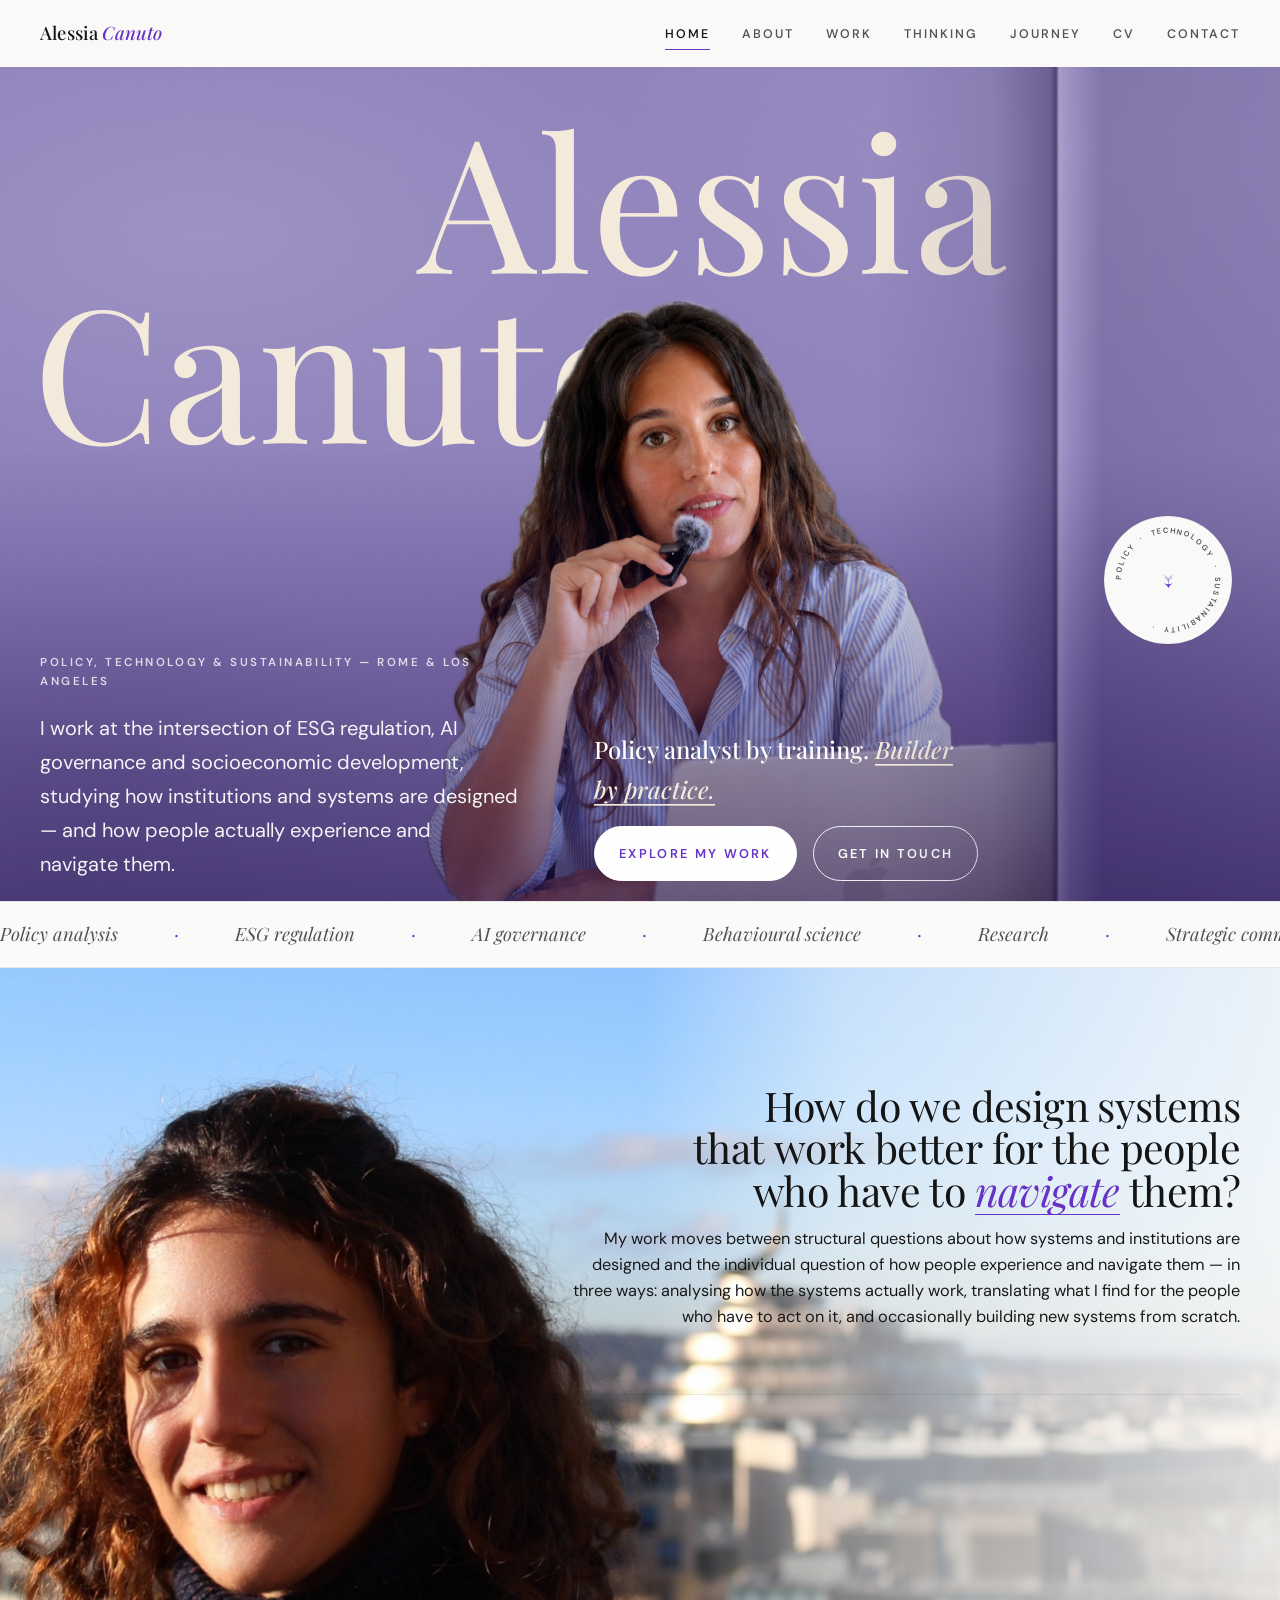
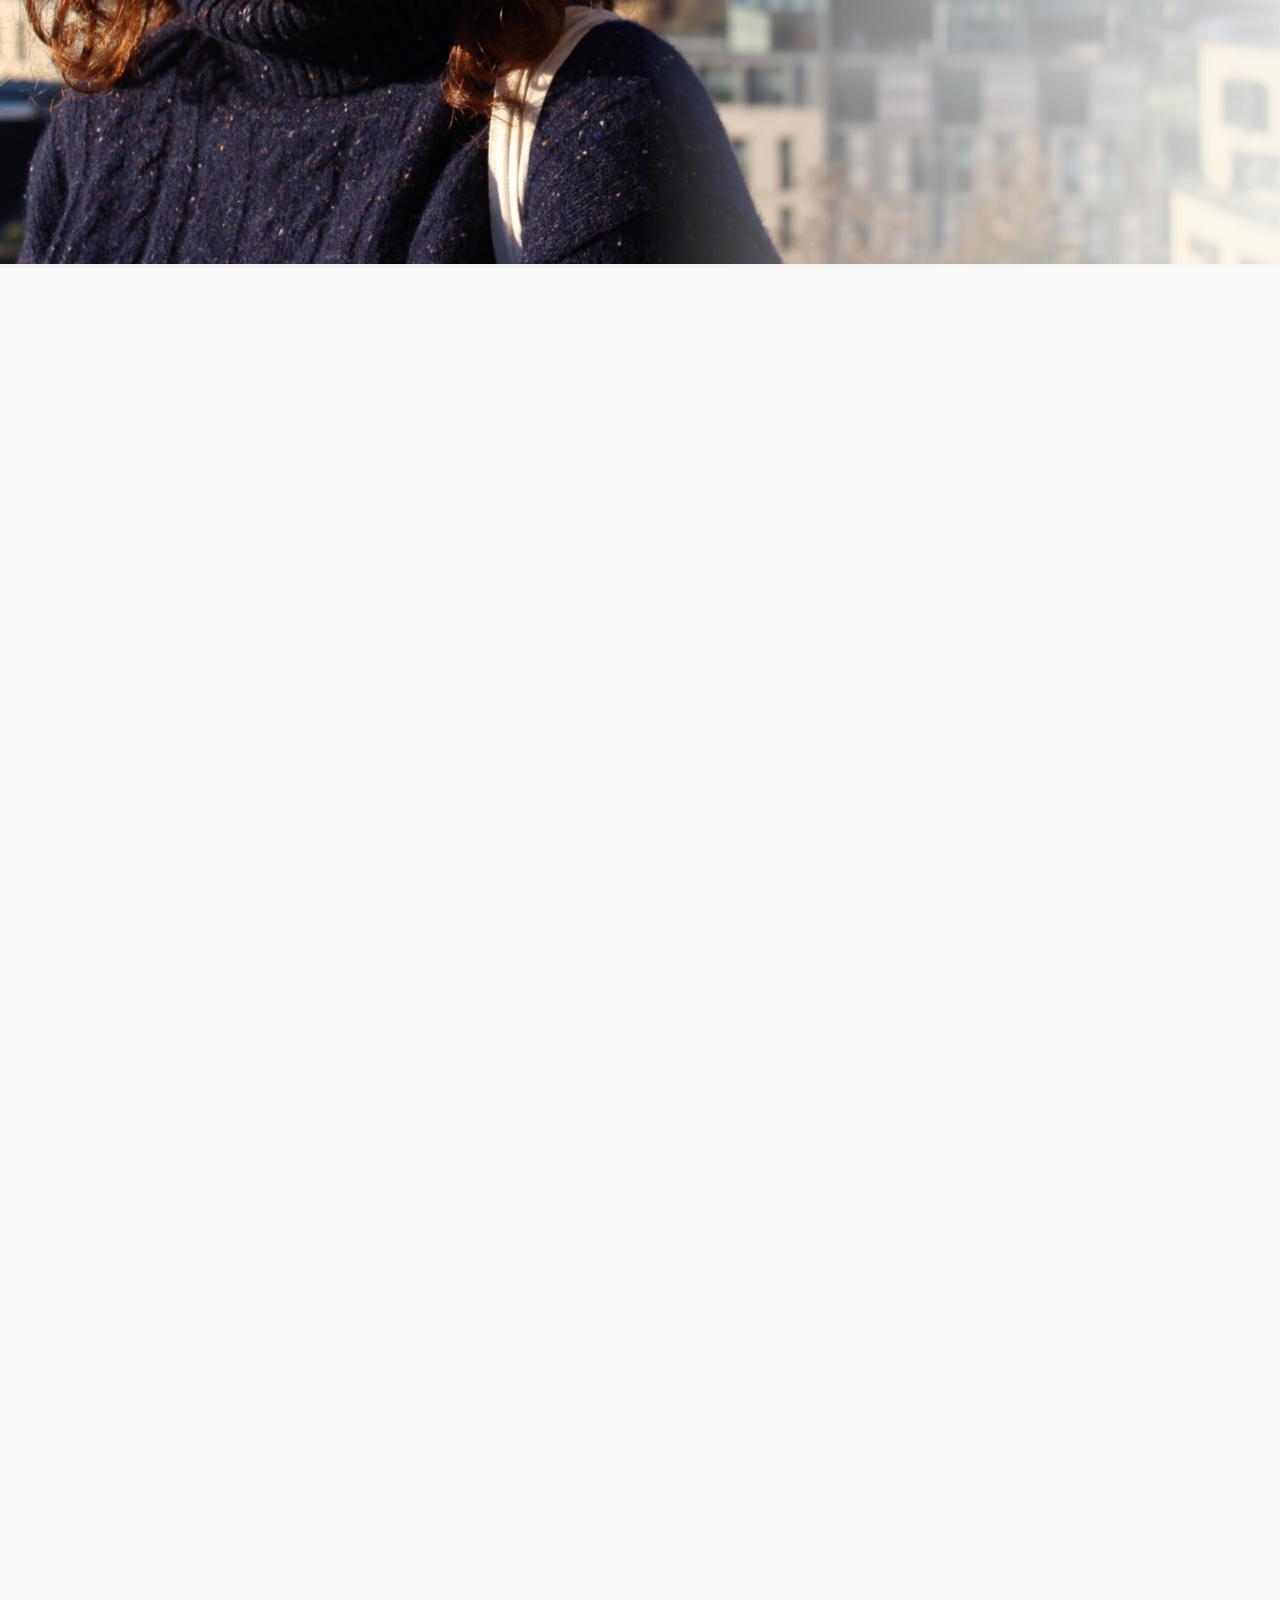
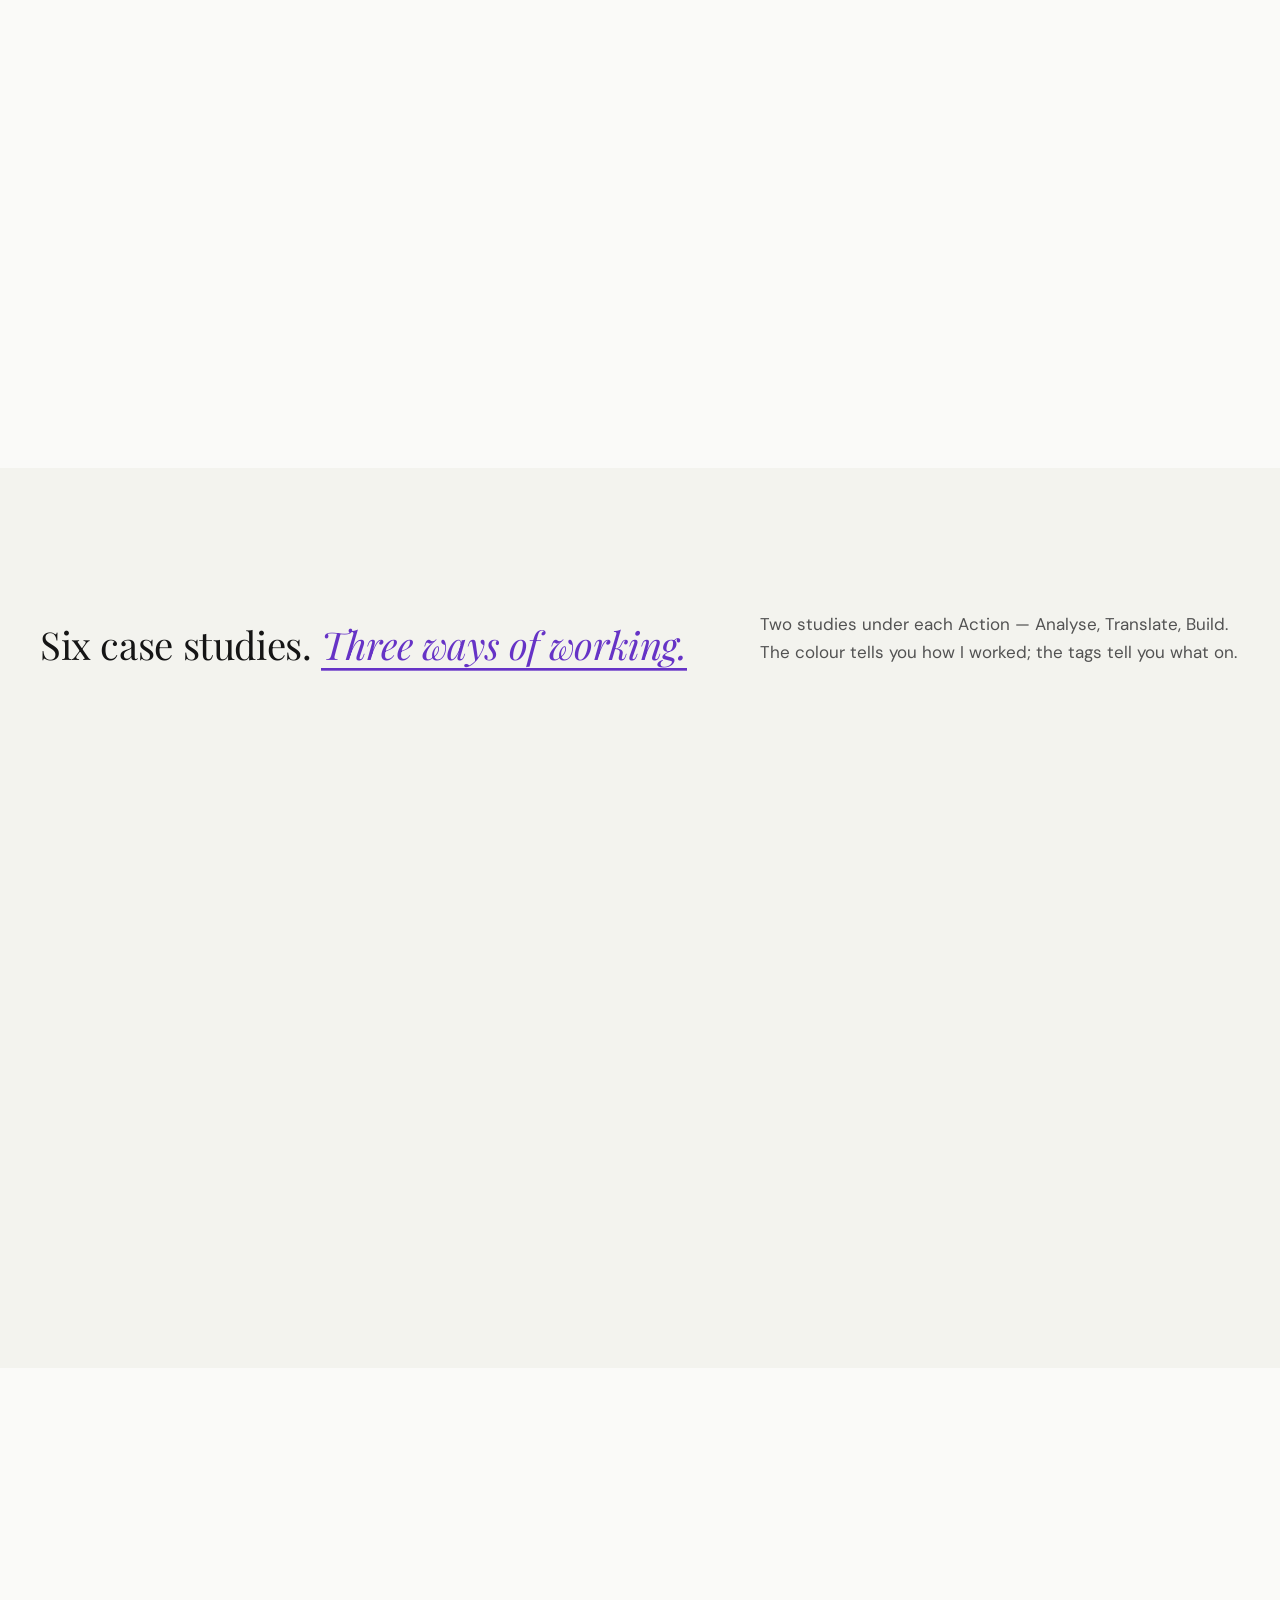
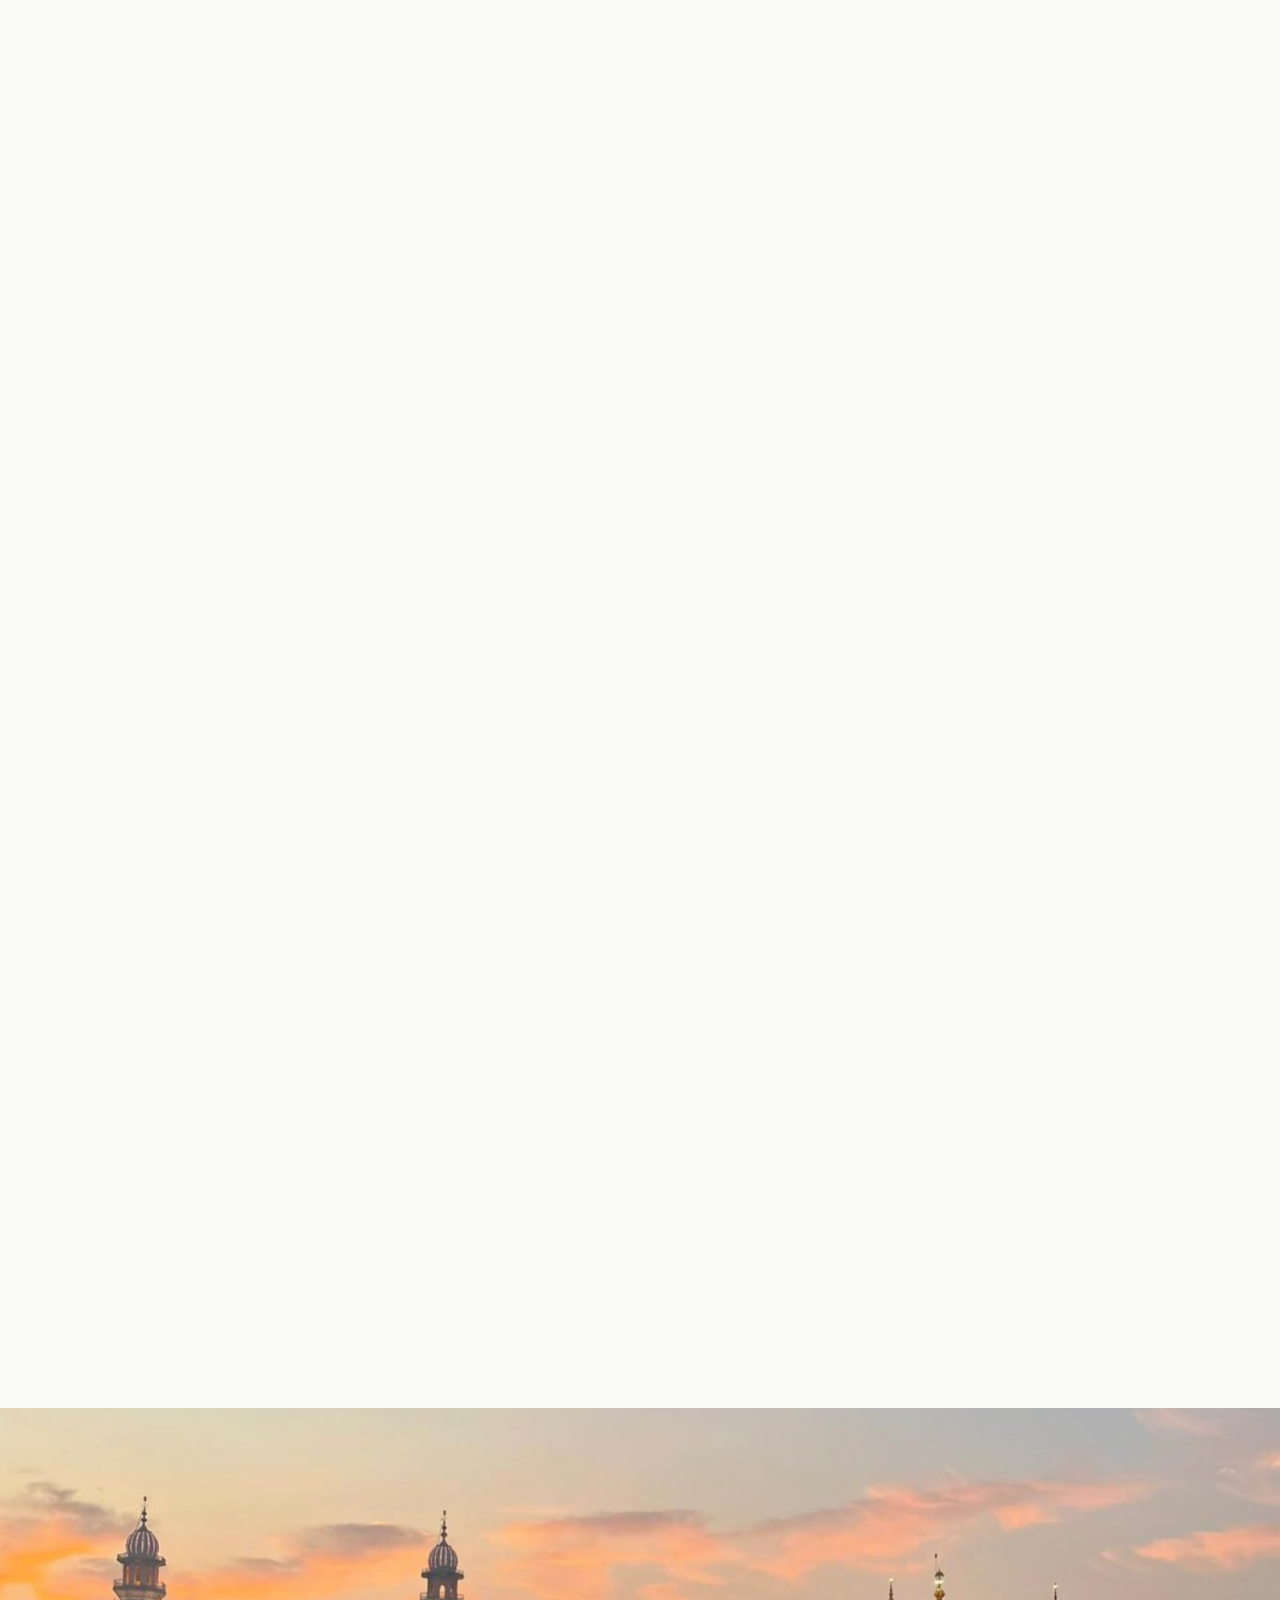
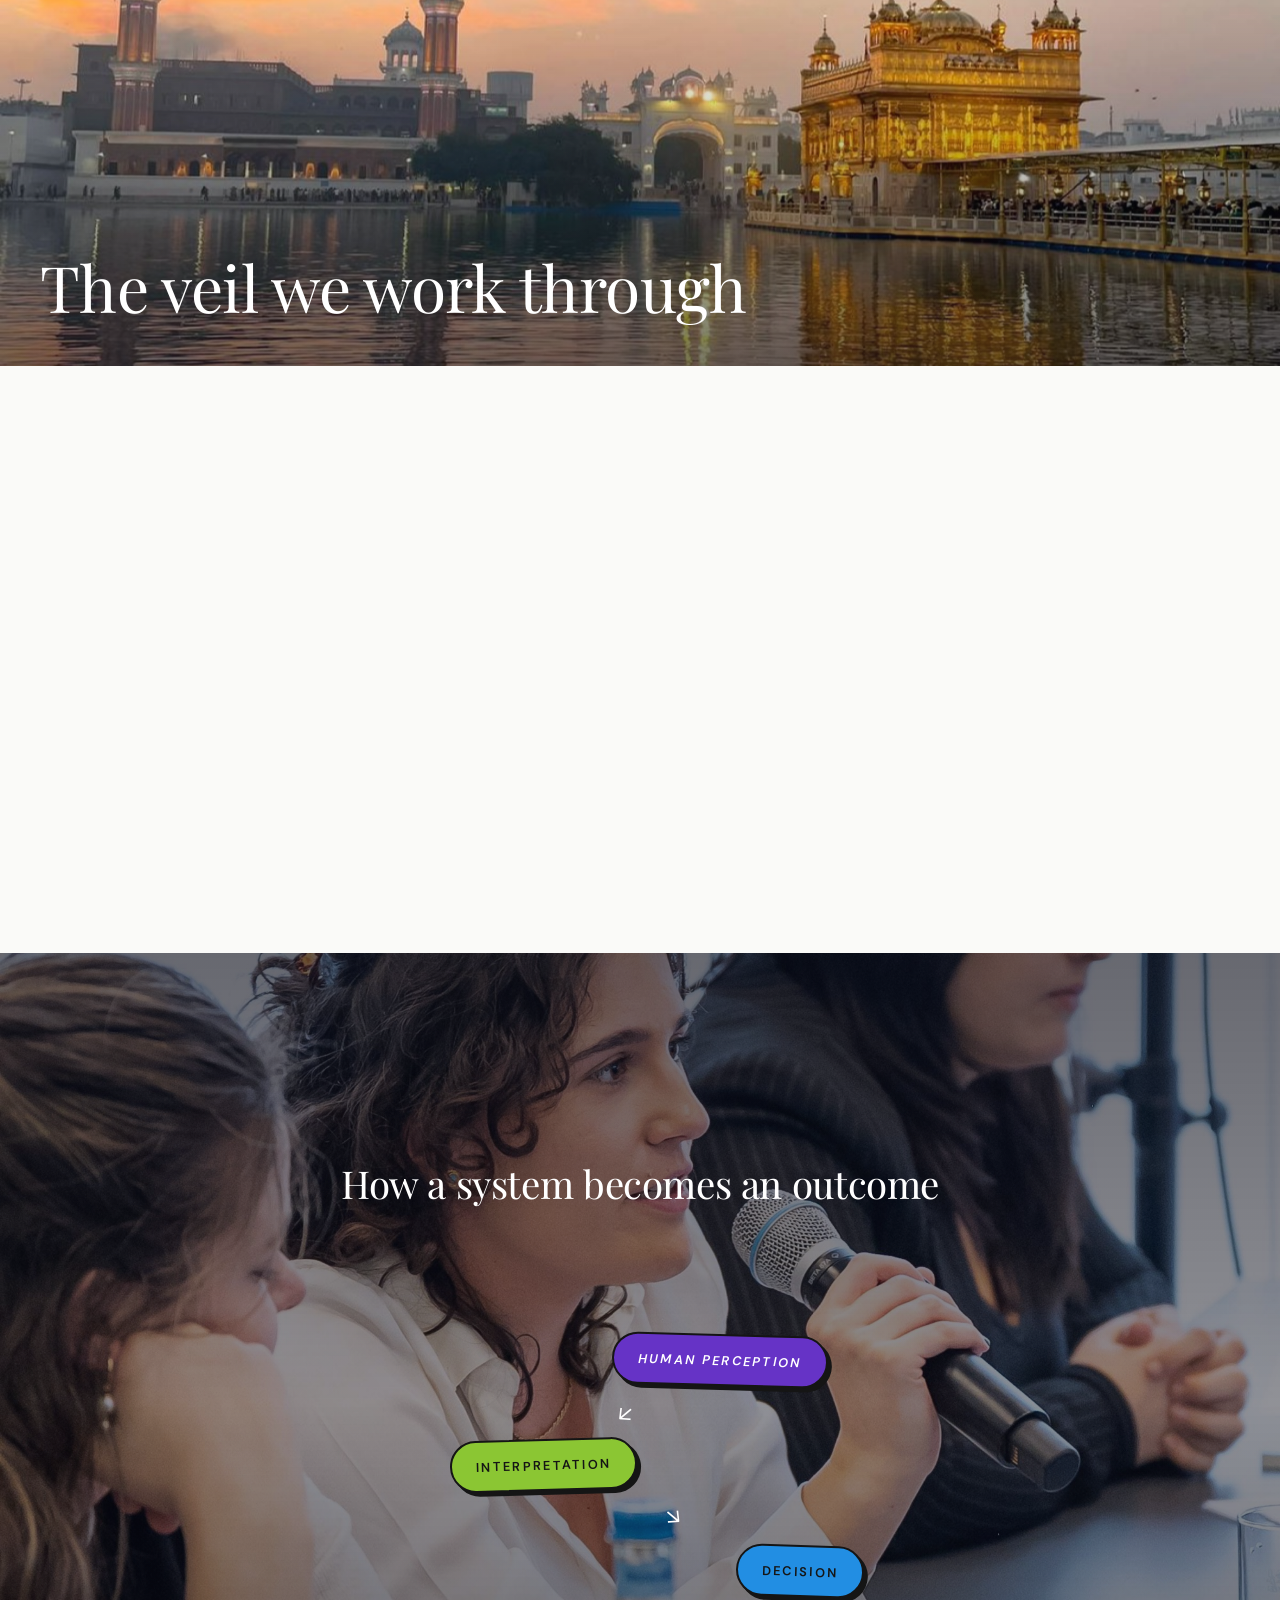
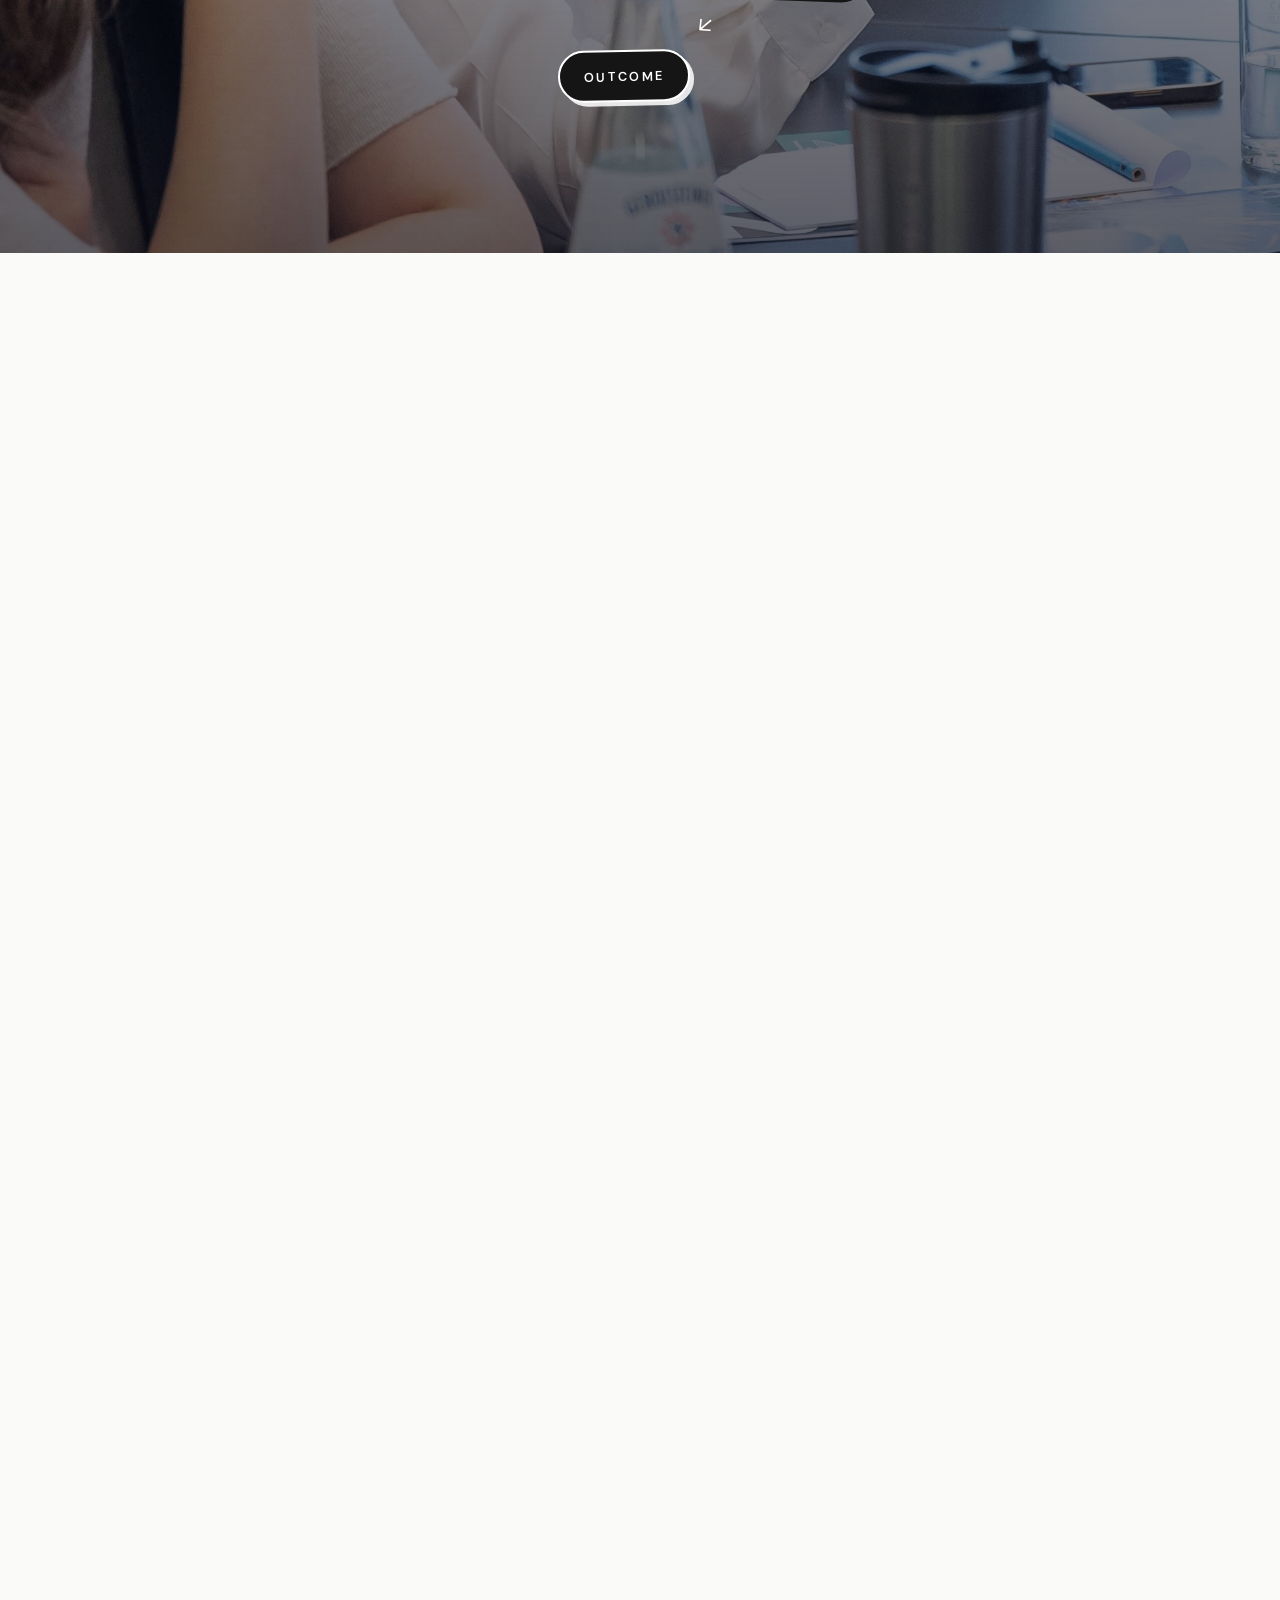
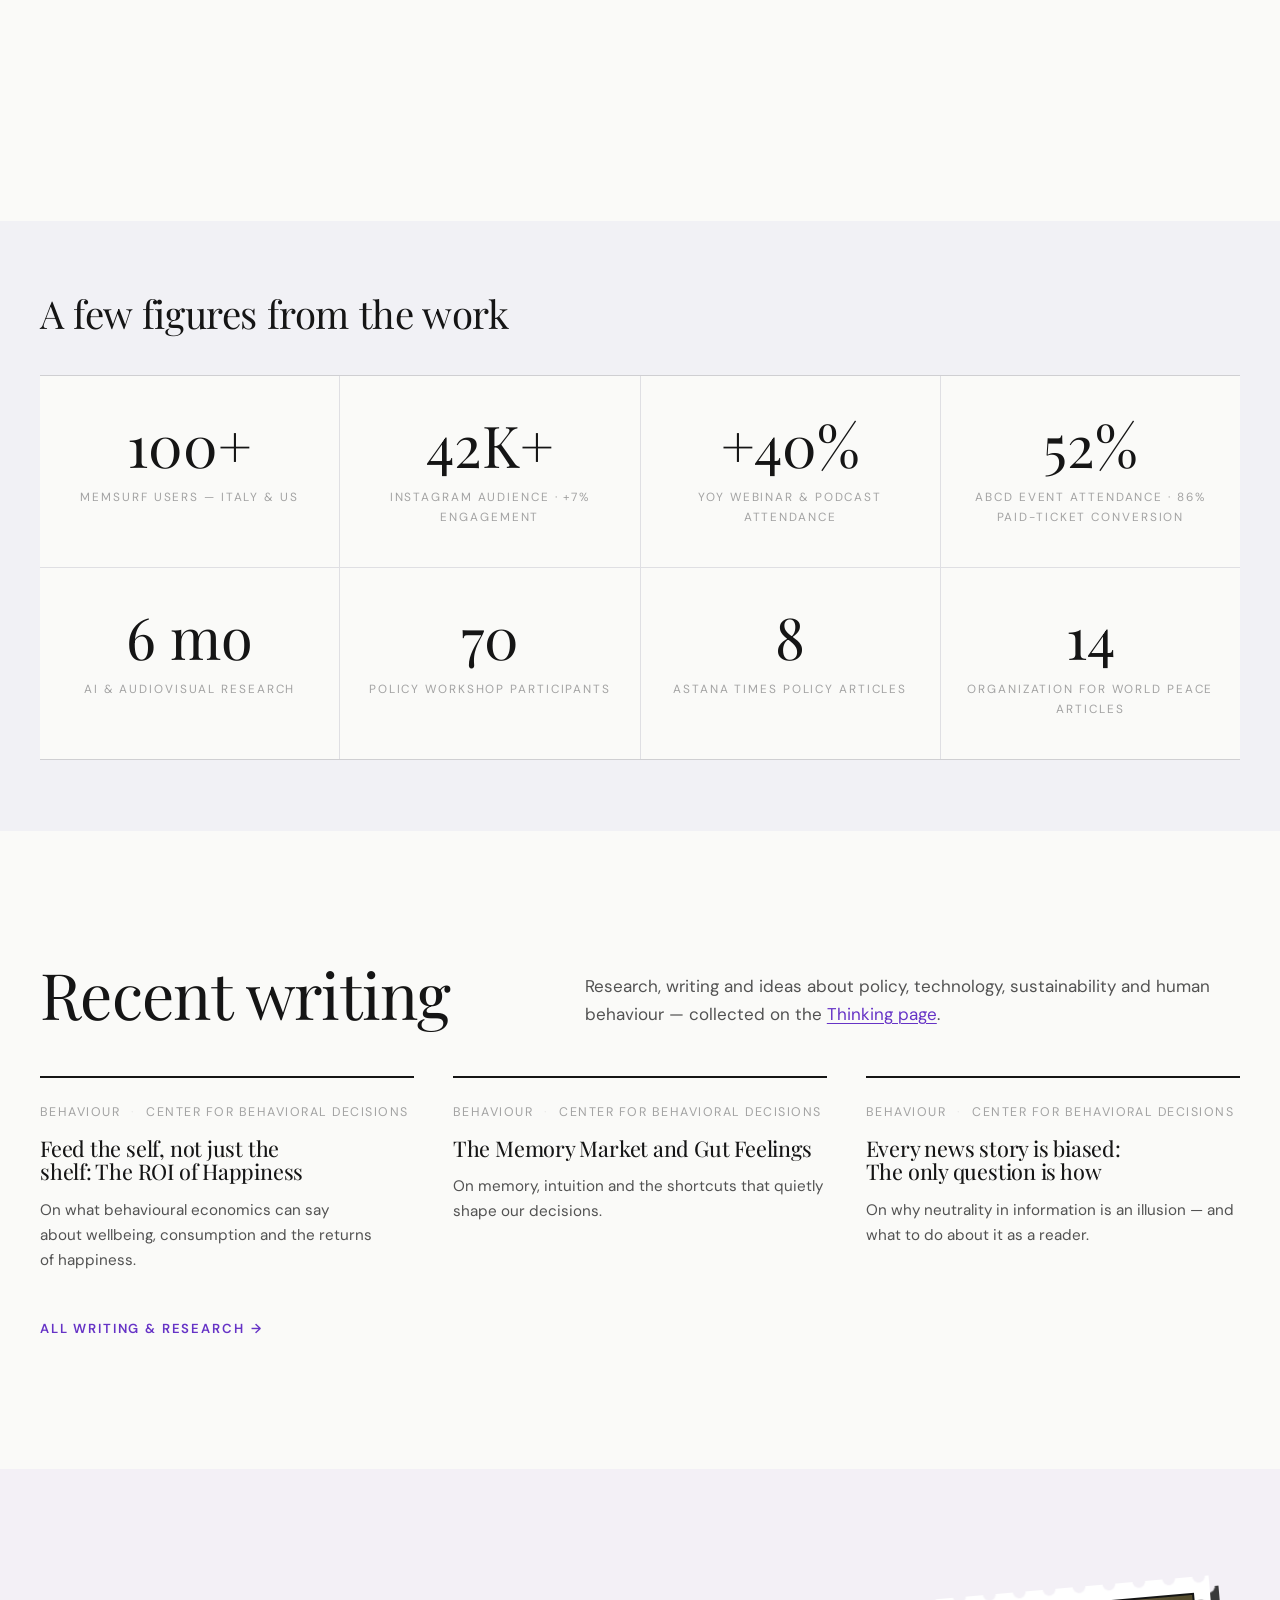
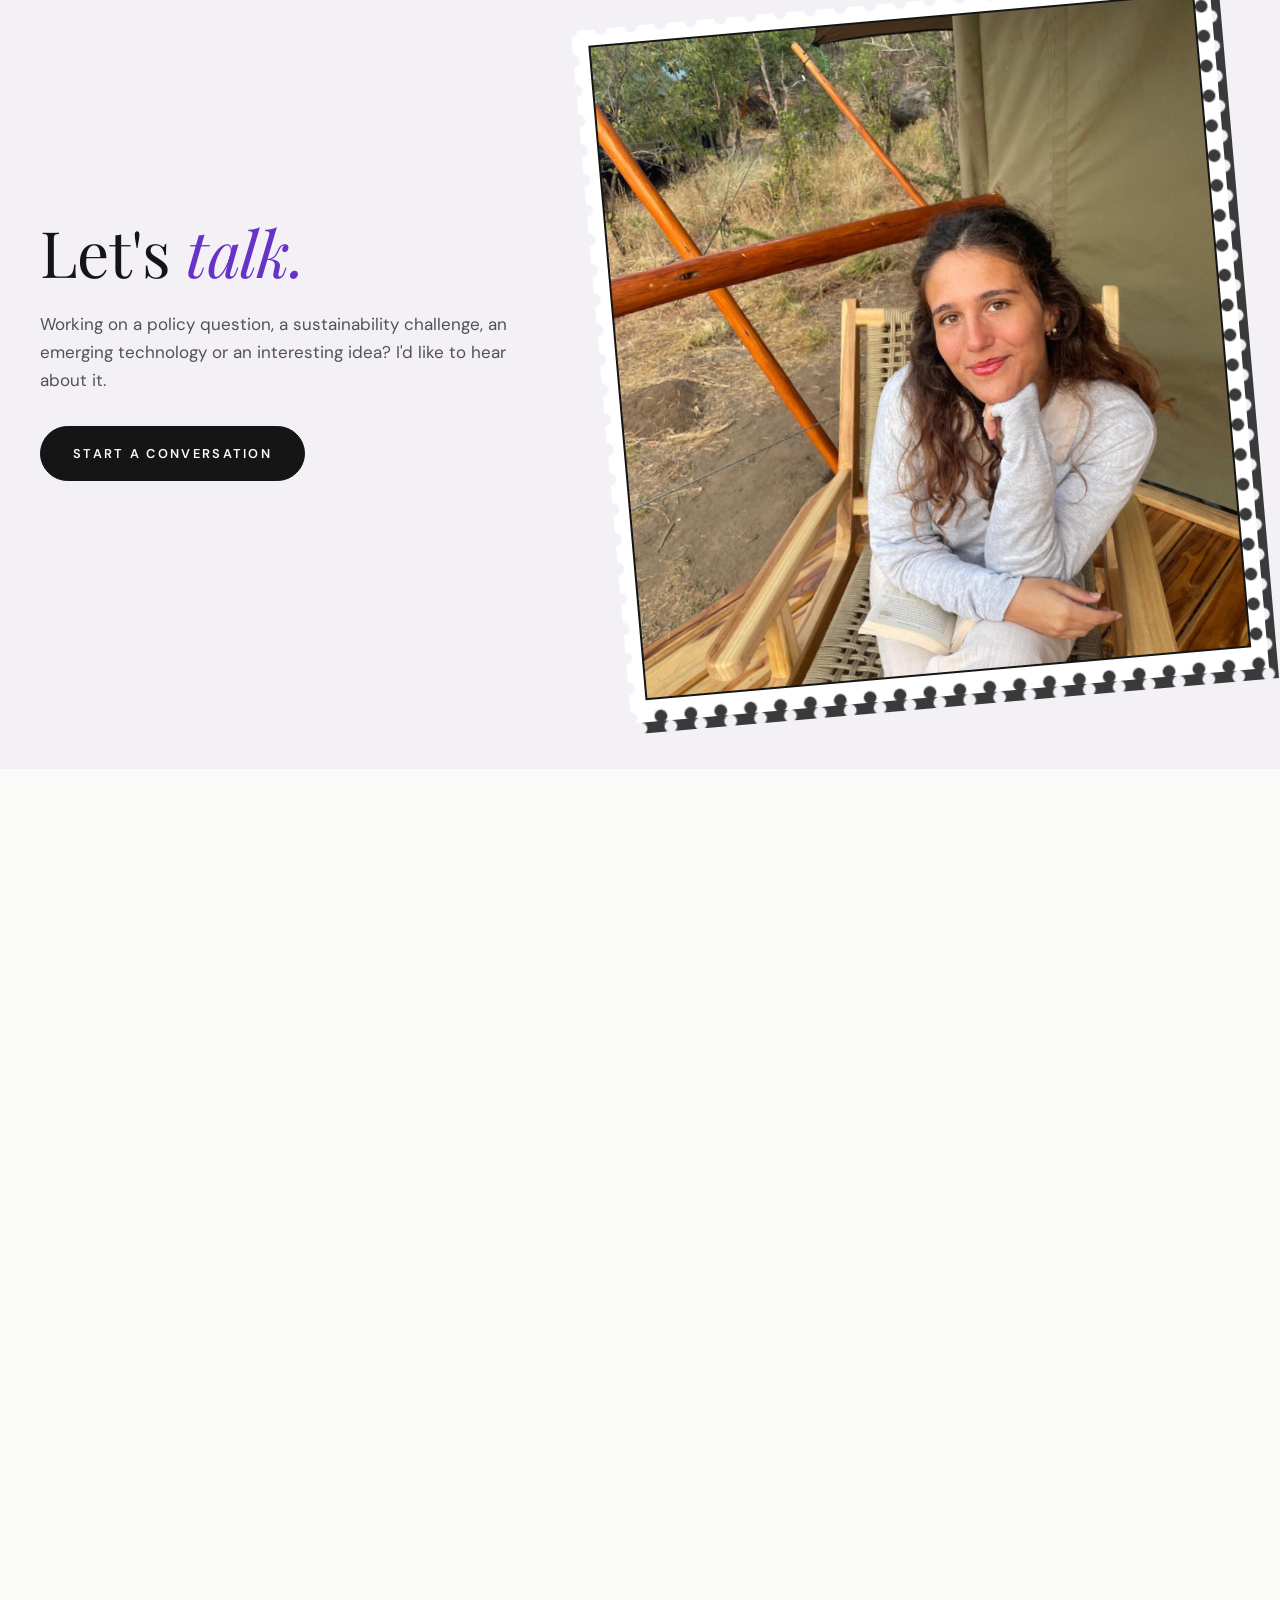
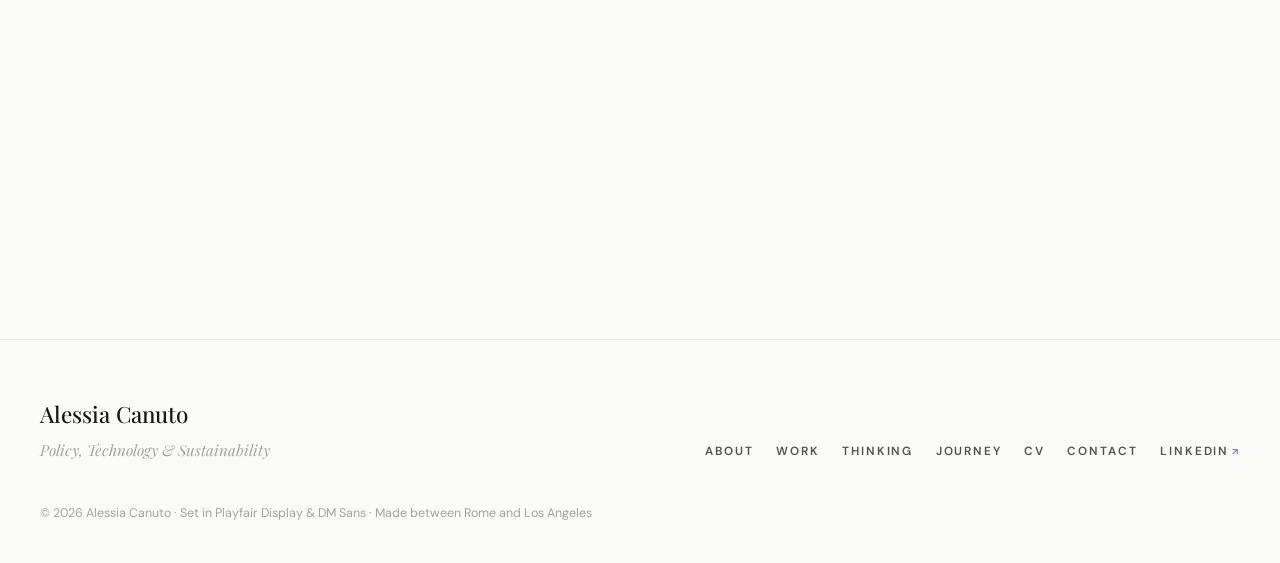
==== commit 39efae39: "Deck: light background, first card slides in once the section pins The deck section drops its near-b" ====
--- a/index.html
+++ b/index.html
@@ -27,7 +27,7 @@
   <meta property="og:title" content="Alessia Canuto | Policy, Technology &amp; Sustainability">
   <meta property="og:description" content="Alessia Canuto is a policy and sustainability professional working at the intersection of ESG regulation, AI governance, socioeconomic development, behavioural science and technology.">
 
-  <link rel="stylesheet" href="css/style.css?v=36">
+  <link rel="stylesheet" href="css/style.css?v=37">
 </head>
 <body>
 
@@ -450,6 +450,6 @@
   </div>
 </footer>
 
-<script src="js/main.js?v=36"></script>
+<script src="js/main.js?v=37"></script>
 </body>
 </html>
--- a/css/style.css
+++ b/css/style.css
@@ -1051,11 +1051,7 @@
    THE DECK (homepage) — the small version of each card. Without the
    pinned scene (phones, reduced motion) the six simply stack in a column.
    -------------------------------------------------------------------------- */
-.deck-section { background: #0B0A10; color: var(--dark-text); }
-.deck-section .display-l { color: #fff; }
-.deck-section .display-l em { color: #B99CF2; }
-.deck-section .u-draw { background-image: linear-gradient(to right, #B99CF2, #B99CF2); }
-.deck-section .body-copy { color: rgba(250, 250, 248, 0.68); }
+.deck-section { background: var(--paper-soft); }
 .deck-head {
   display: grid;
   grid-template-columns: minmax(0, 1.35fr) minmax(0, 1fr);
@@ -1074,7 +1070,7 @@
   align-items: flex-end;
   min-height: clamp(400px, 48vw, 540px);
   text-decoration: none;
-  box-shadow: 0 34px 70px -28px rgba(0, 0, 0, 0.7);
+  box-shadow: 0 28px 56px -30px rgba(21, 21, 21, 0.5);
 }
 /* deep-colour wash on the text side so the copy always reads */
 .deck-card::after {
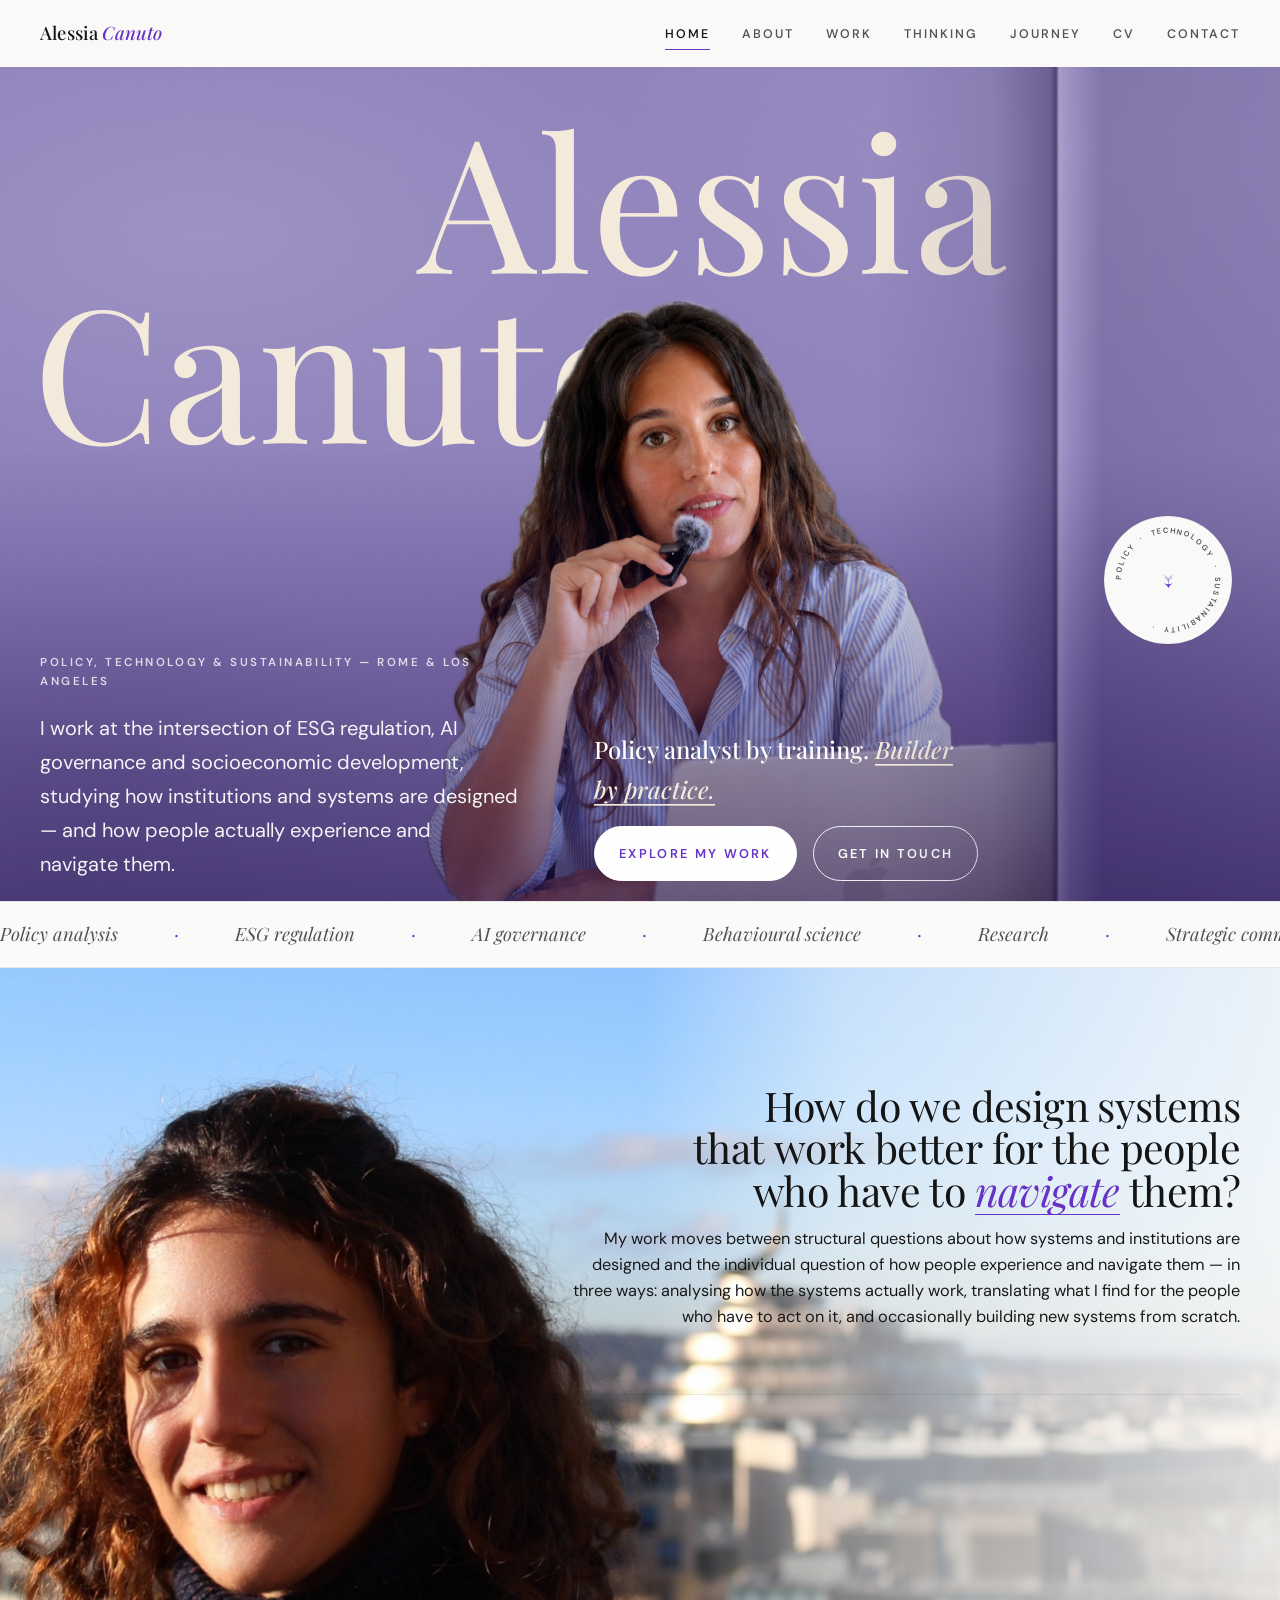
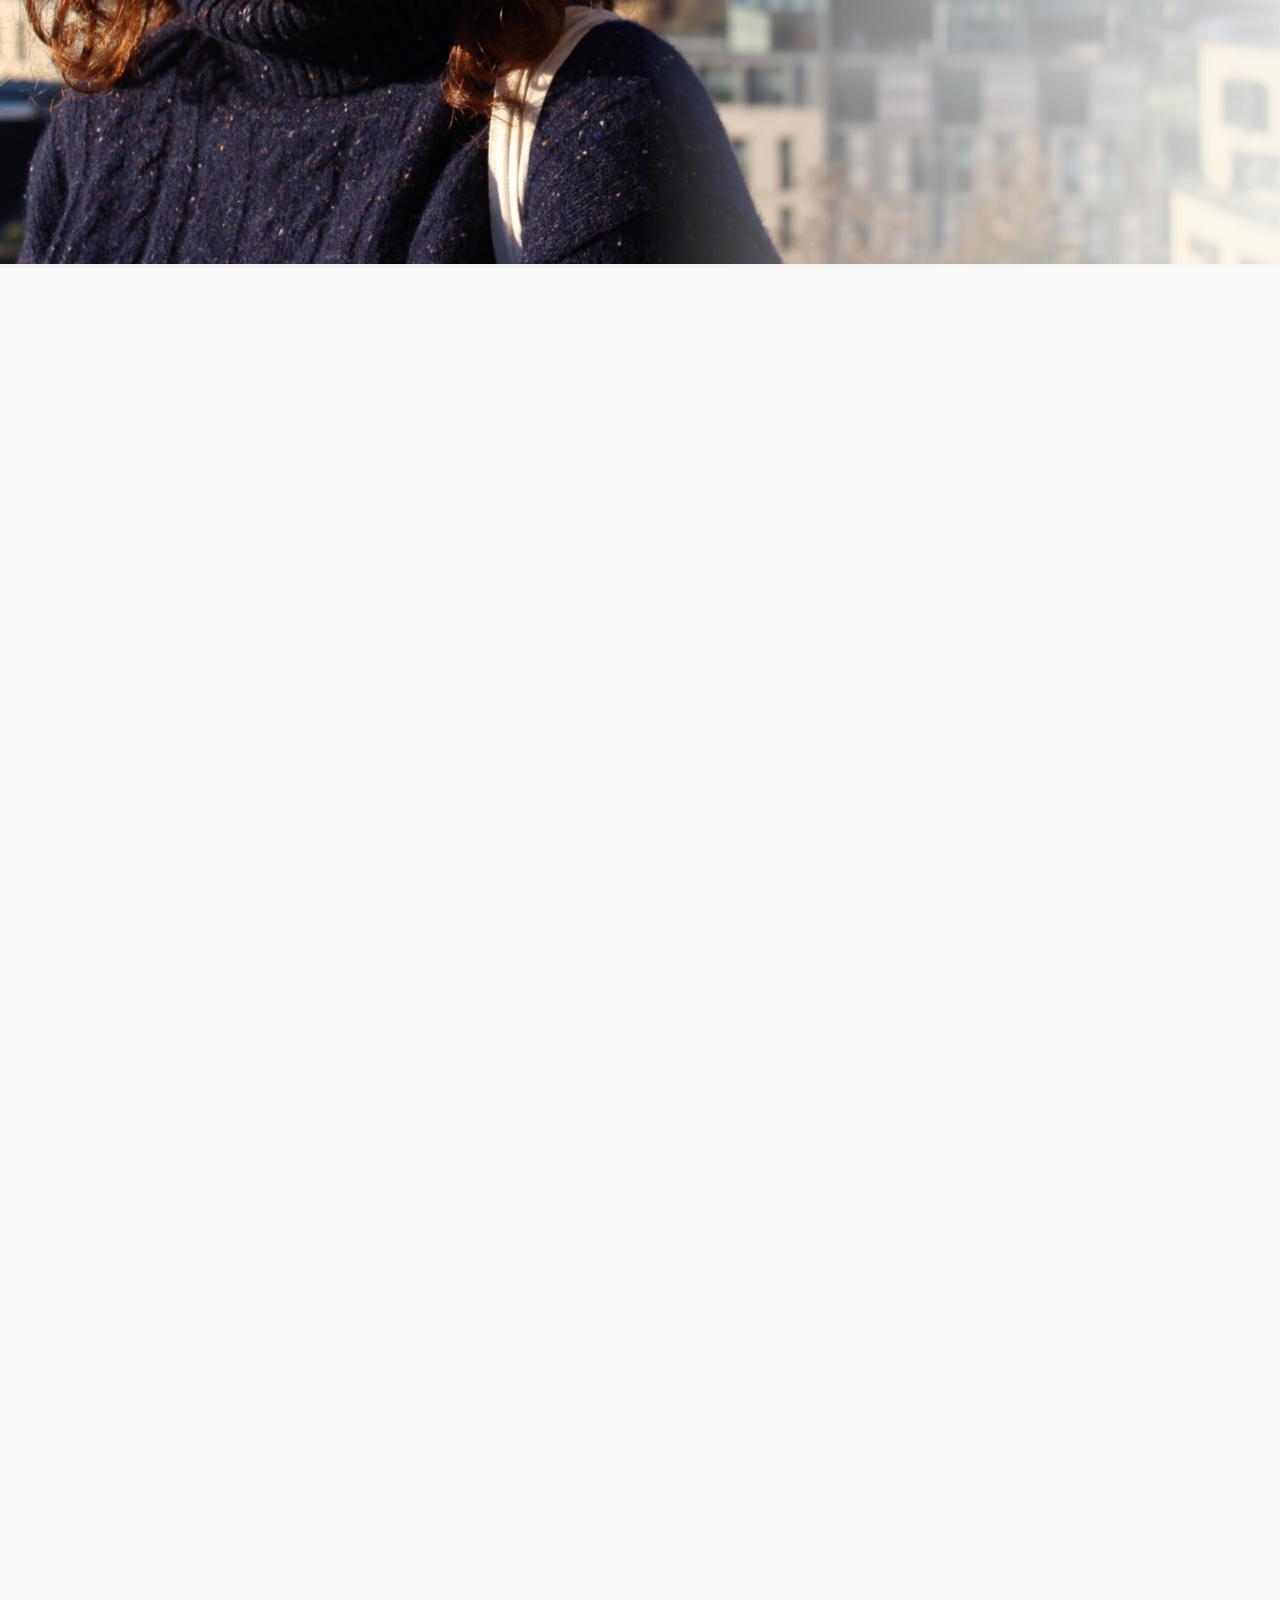
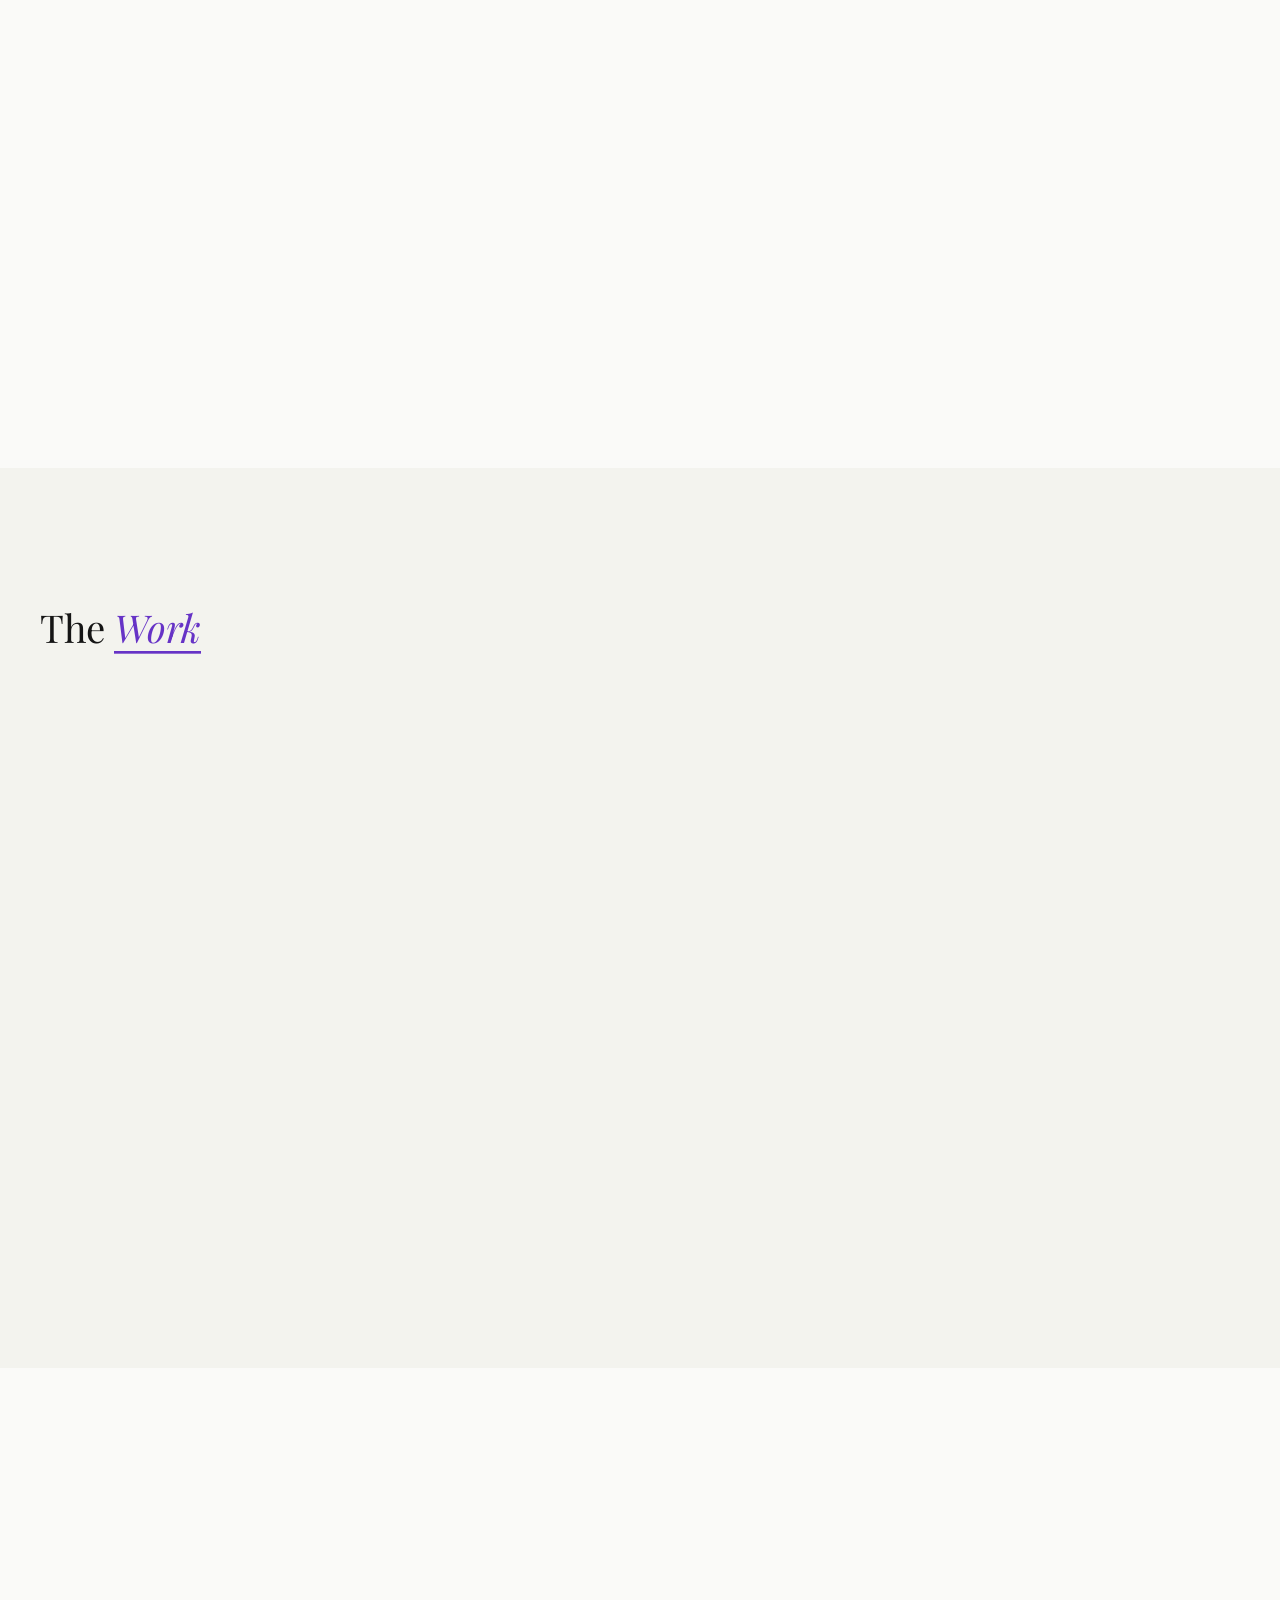
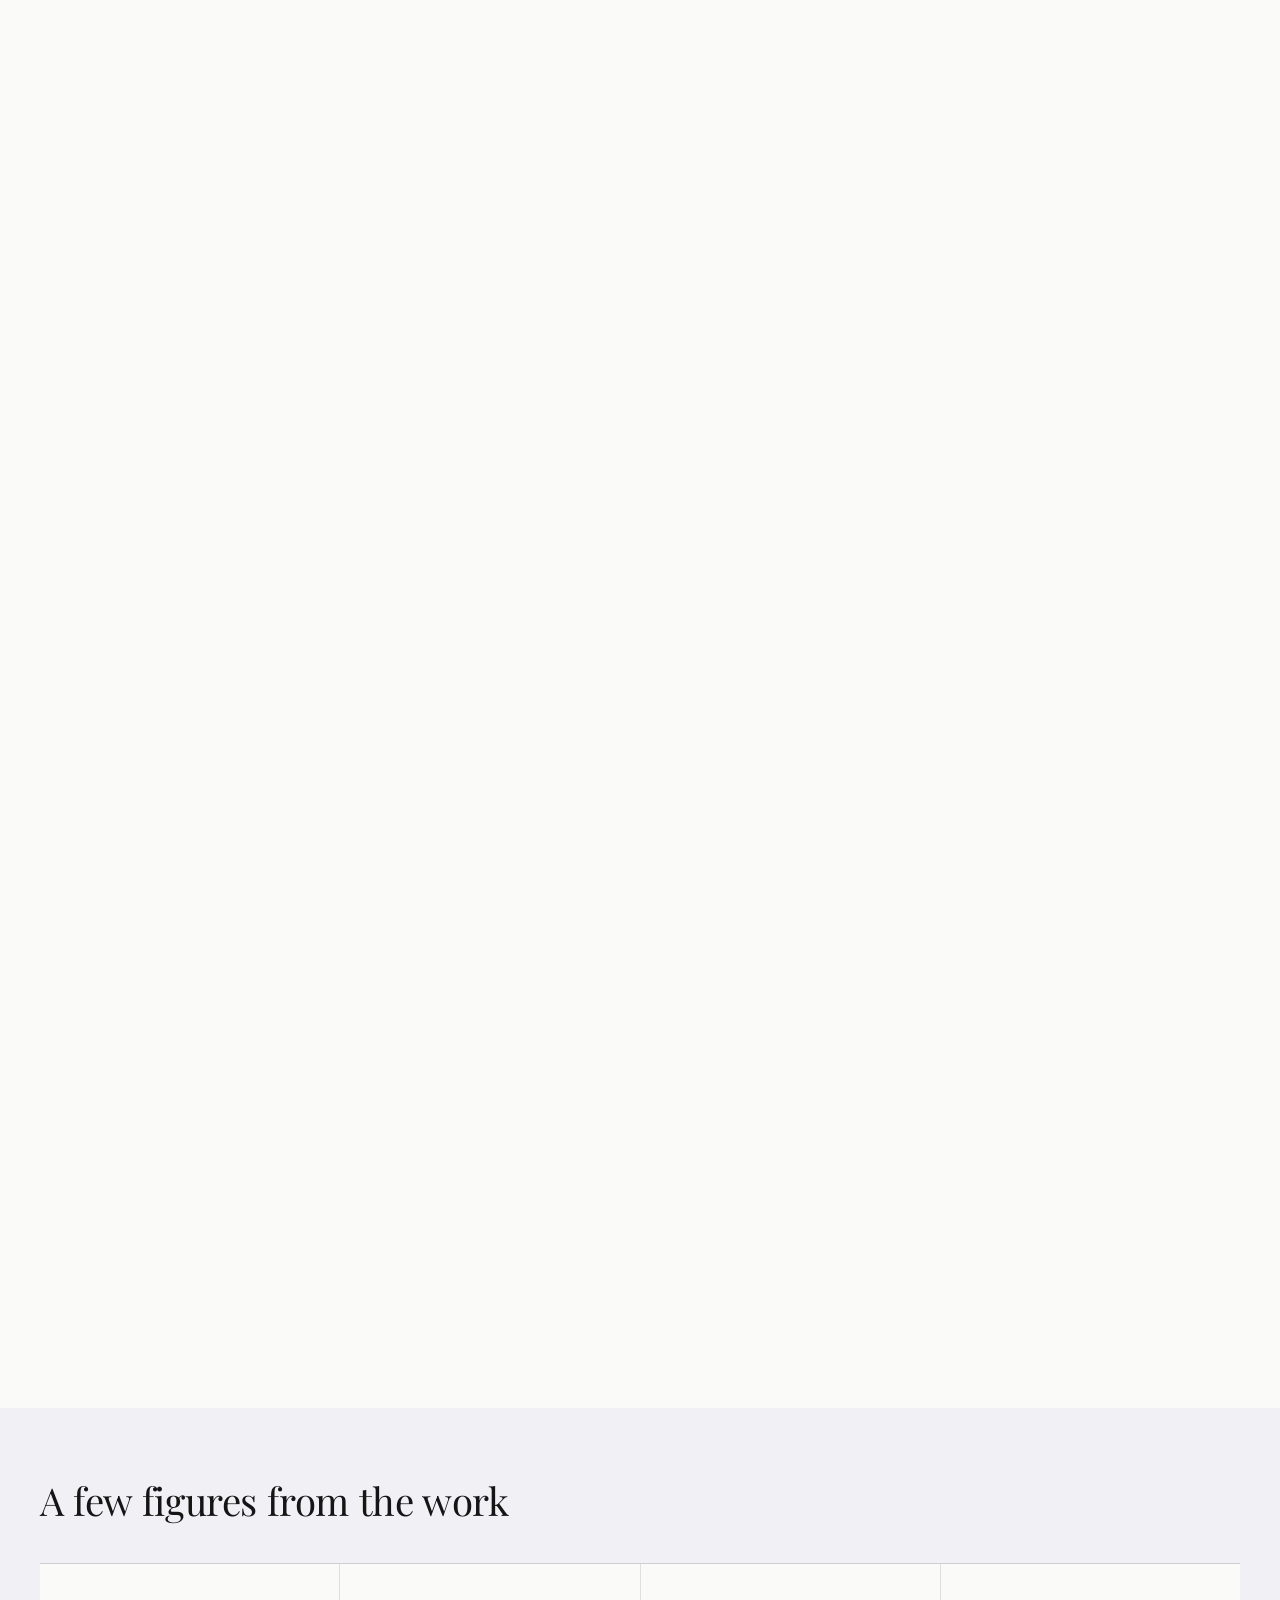
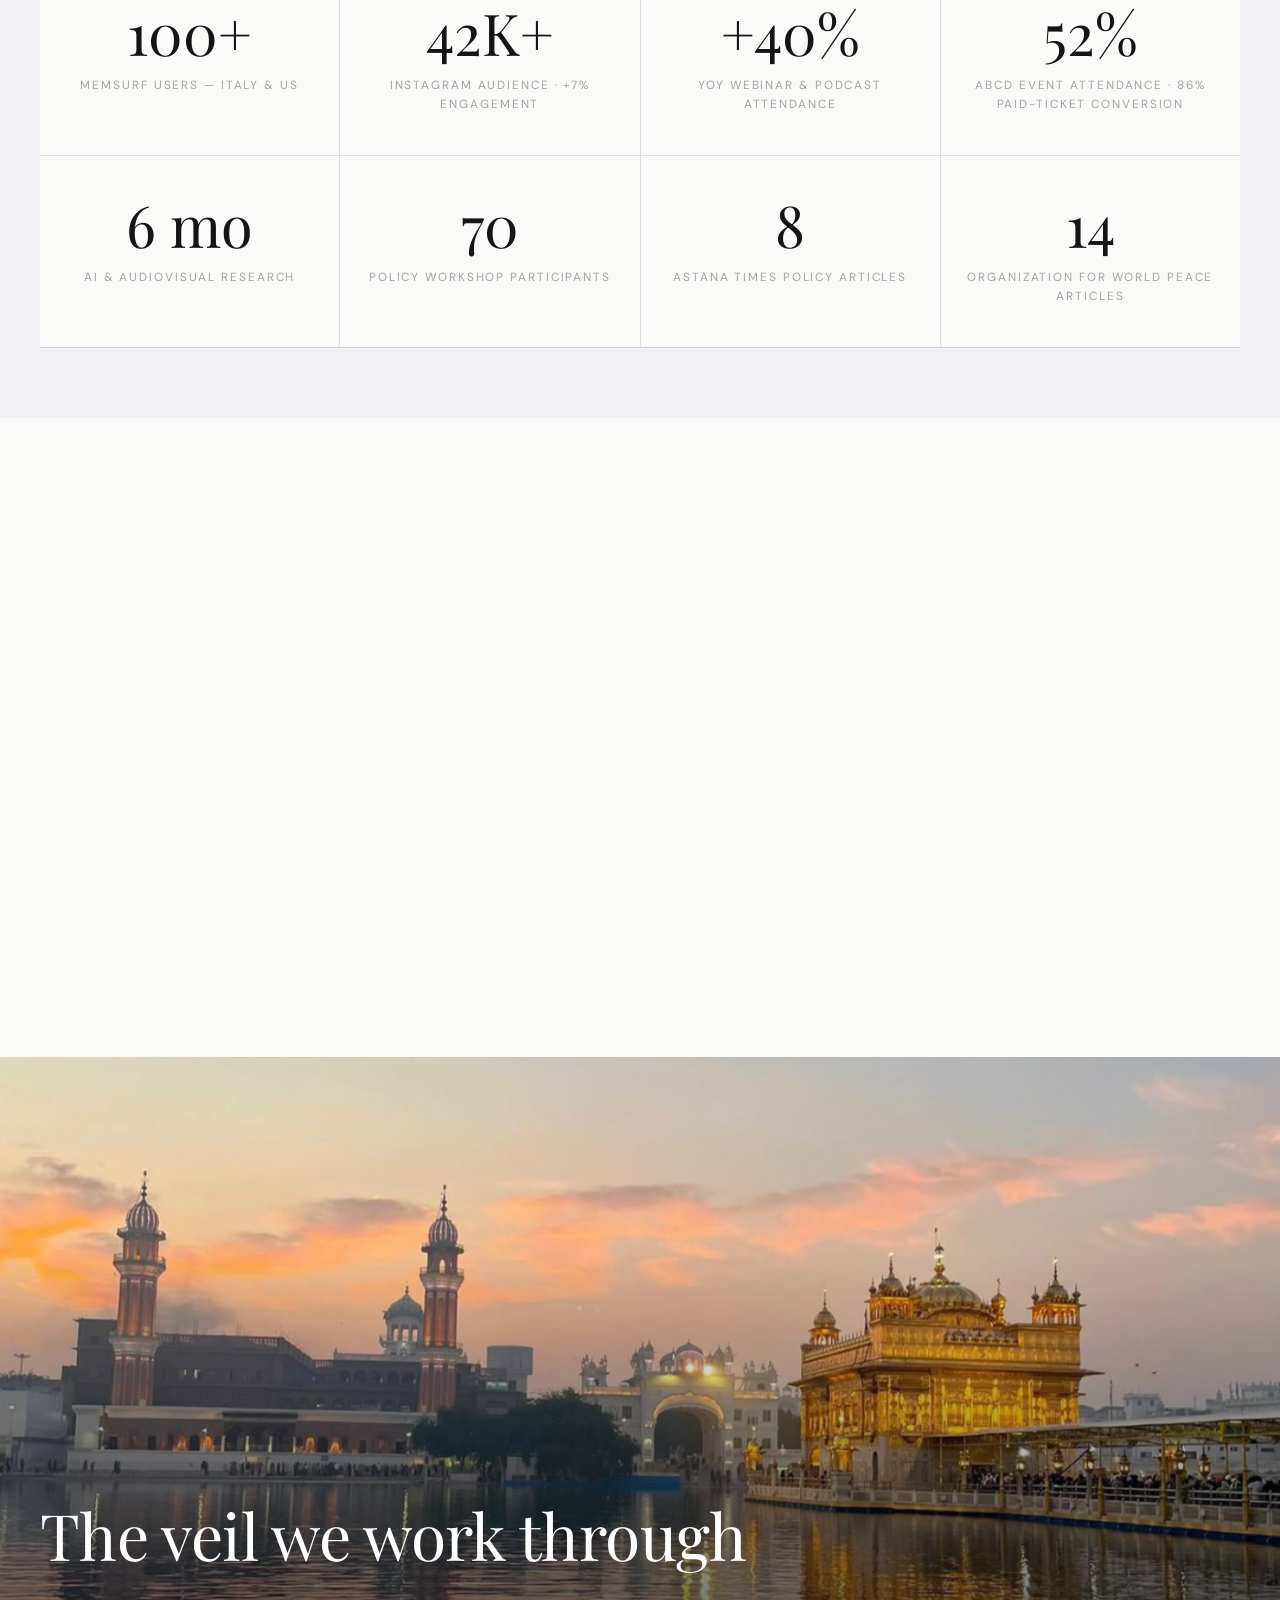
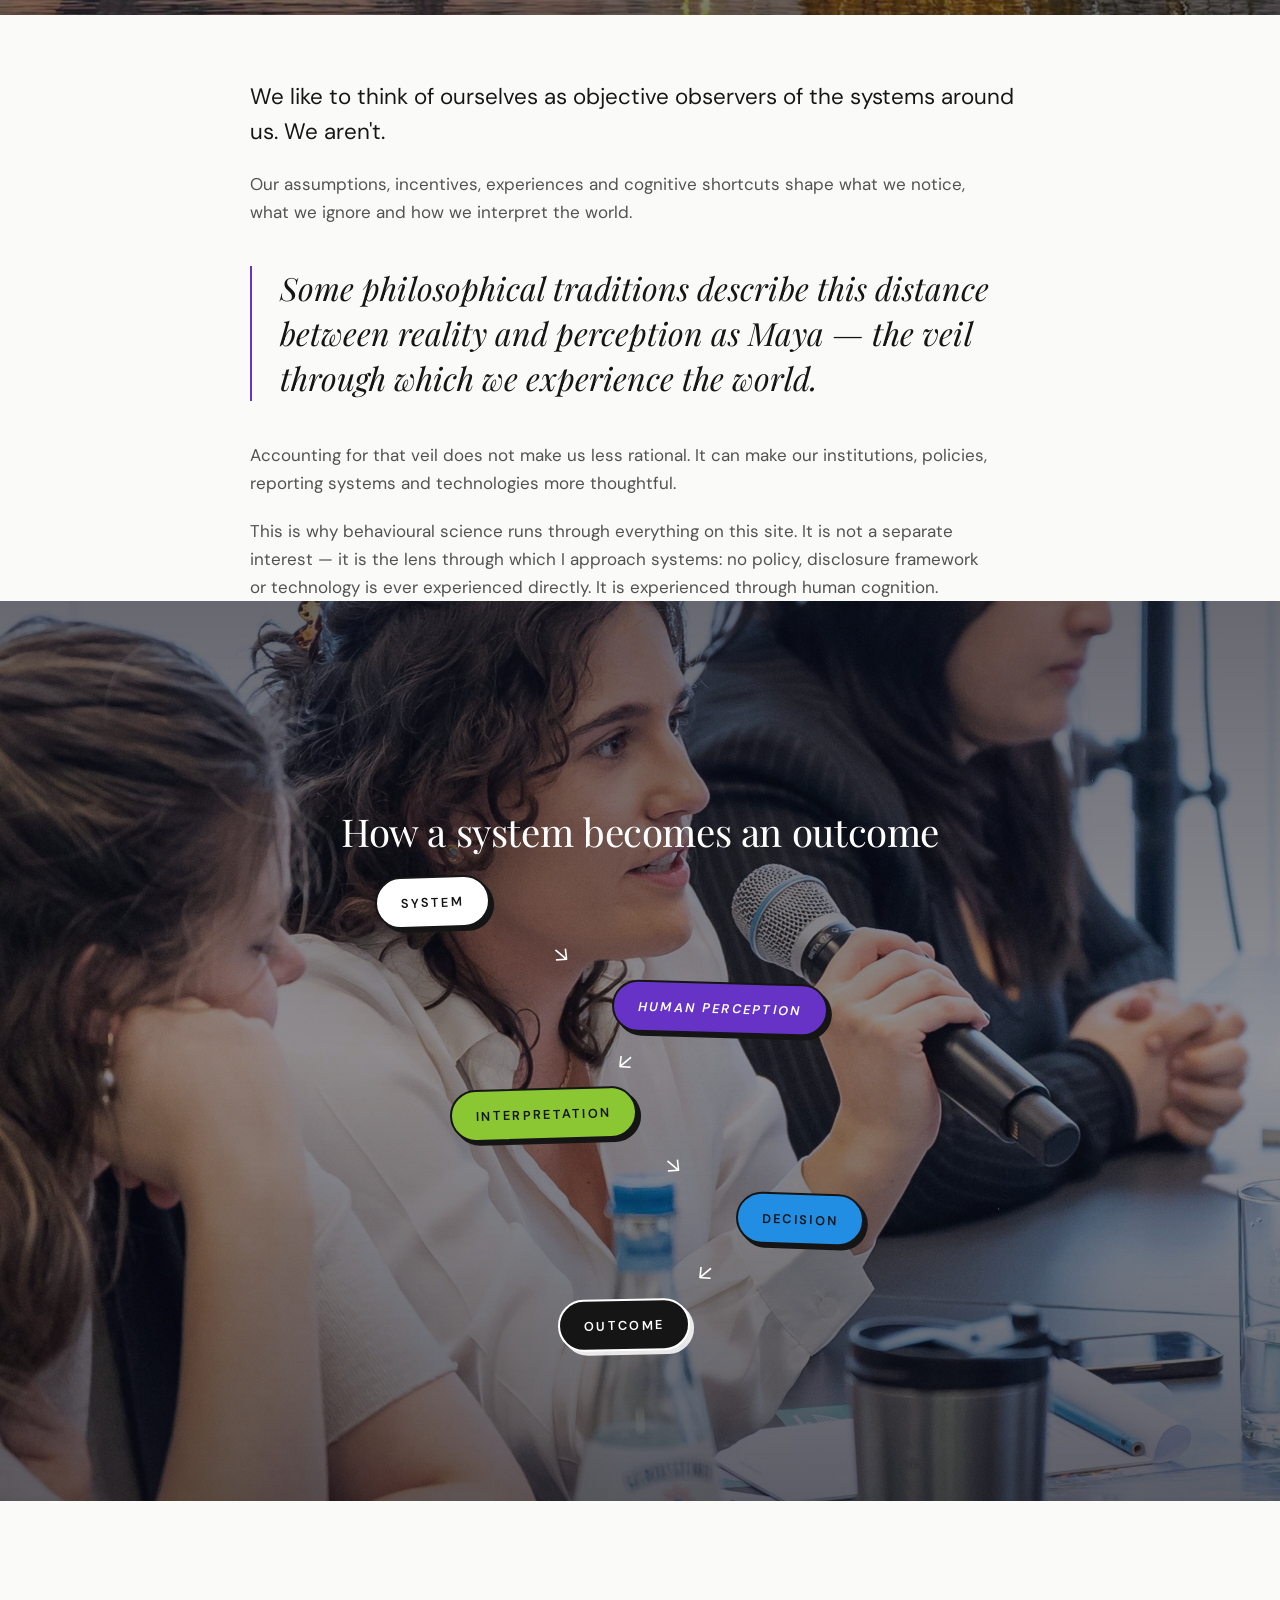
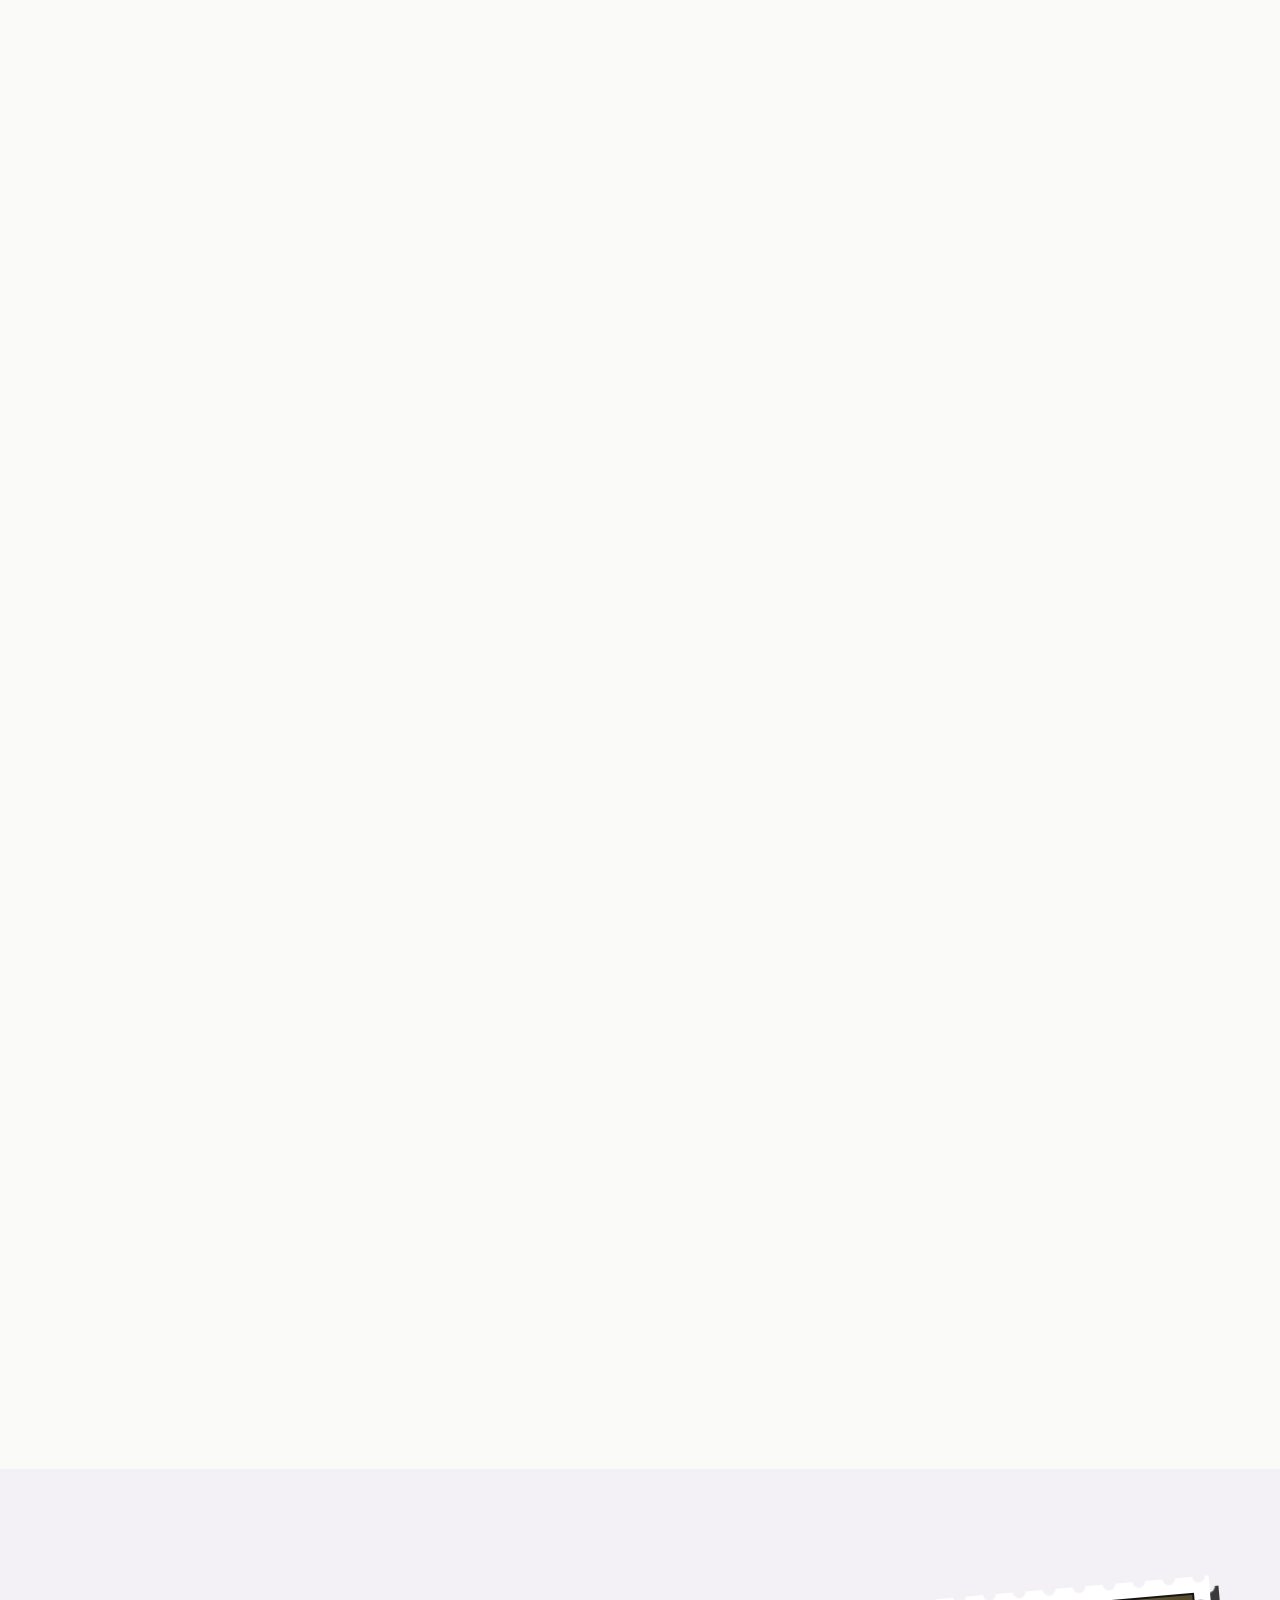
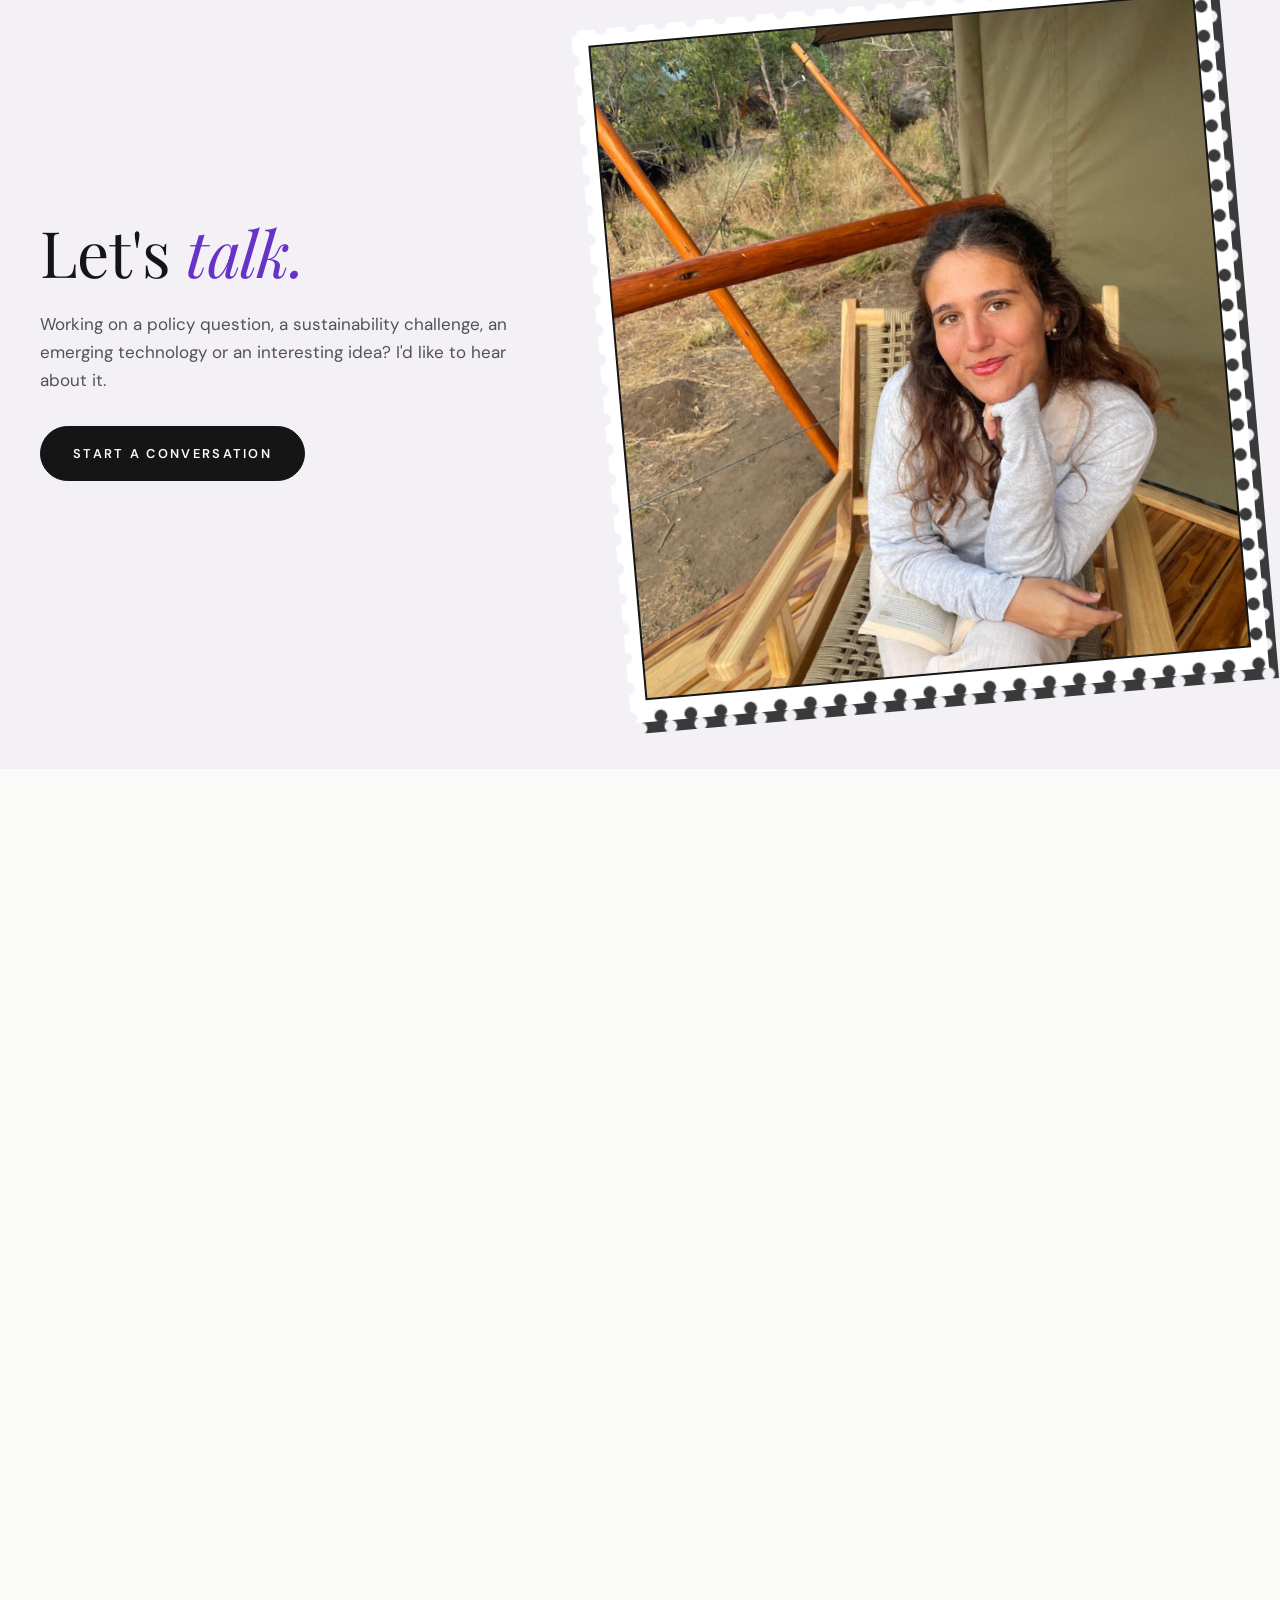
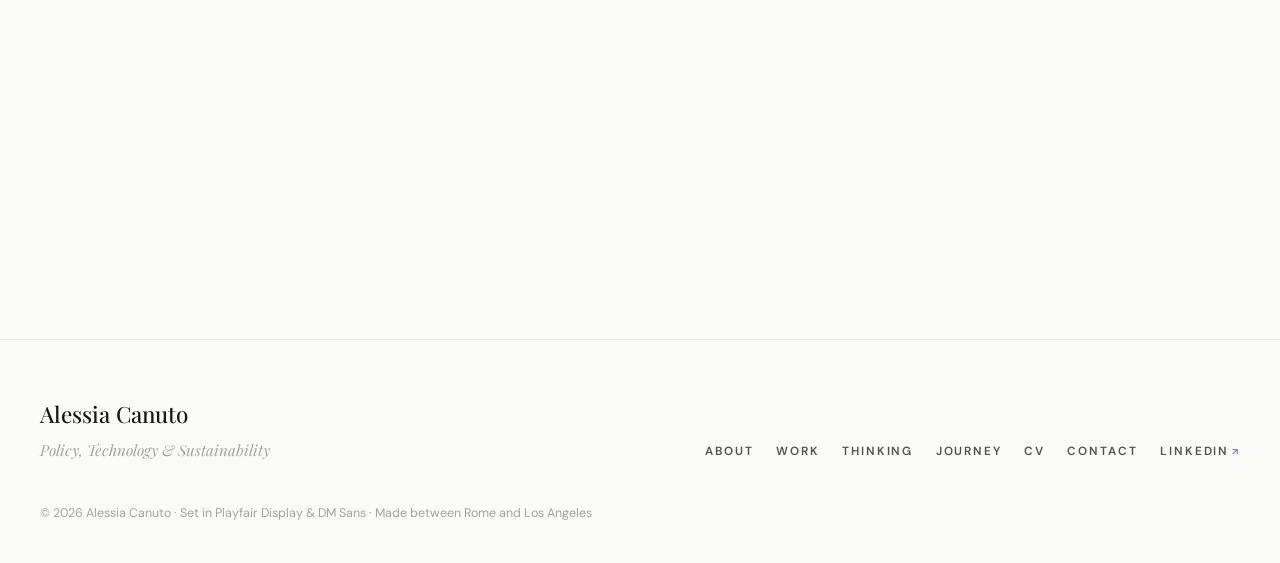
==== commit 6a7d703f: "The Work: Alessia's card content, shared anatomy, homepage reorder The deck section is now titled "T" ====
--- a/index.html
+++ b/index.html
@@ -27,7 +27,7 @@
   <meta property="og:title" content="Alessia Canuto | Policy, Technology &amp; Sustainability">
   <meta property="og:description" content="Alessia Canuto is a policy and sustainability professional working at the intersection of ESG regulation, AI governance, socioeconomic development, behavioural science and technology.">
 
-  <link rel="stylesheet" href="css/style.css?v=37">
+  <link rel="stylesheet" href="css/style.css?v=38">
 </head>
 <body>
 
@@ -166,22 +166,19 @@
   </section>
   </div>
 
-  <!-- ═══════════════════════ SIX CASE STUDIES ═══════════════════════
-       Scroll SCENE: pins while the six case-study cards stack up one by
-       one, like a deck. Each card's colour is its Action (two shades
-       each: Analyse violet, Translate green, Build blue); its background
-       photo is tinted to match in css/style.css ("COLOUR CARDS").
-       Every card opens the full, expanded version on the Work page.
+  <!-- ═══════════════════════ THE WORK ═══════════════════════
+       Six case-study cards. Scroll SCENE: pins while the cards stack up
+       one by one, like a deck. Each card's colour is its Action (two
+       shades each: Analyse violet, Translate green, Build blue); its
+       background photo is tinted to match in css/style.css ("COLOUR
+       CARDS"). Each card opens its expanded version on the Work page, in
+       the same colour — if you change a card here, change it there too.
        Delete data-scene from the wrapper div to turn the pinning off. -->
   <div class="scene scene--deck" data-scene data-scene-lead style="--scene-length: 4.6;">
   <section class="deck-section scene-viewport" aria-labelledby="deck-heading">
     <div class="container">
       <div class="deck-head">
-        <h2 id="deck-heading" class="display-l reveal">Six case studies. <em class="u-draw">Three ways of working.</em></h2>
-        <p class="body-copy reveal">
-          Two studies under each Action — Analyse, Translate, Build. The colour tells you
-          how I worked; the tags tell you what on.
-        </p>
+        <h2 id="deck-heading" class="display-l reveal">The <em class="u-draw">Work</em></h2>
       </div>
 
       <div class="deck">
@@ -189,67 +186,182 @@
         <a class="deck-card colour-card colour-card--violet" href="work.html#dreamocracy" data-scene-item>
           <figure class="colour-card-bg" aria-hidden="true"><img src="images/case-dreamocracy.jpg" alt="" loading="lazy"></figure>
           <div class="deck-card-body">
-            <p class="deck-card-kicker"><span class="deck-card-action">Analyse</span> Socioeconomic Development · Behavioural Science</p>
-            <h3>Understanding how policy works in practice</h3>
-            <p>Public-interest interventions and policy effectiveness with Dreamocracy — behavioural drivers, incentives, institutional dynamics.</p>
-            <span class="deck-card-link">Read the case study</span>
+            <div class="card-head">
+              <p class="card-index"><span class="deck-card-action">01 / Analyse</span></p>
+              <p class="card-org">Dreamocracy<span>Policy Researcher &amp; Analyst</span></p>
+            </div>
+            <div class="card-main">
+              <p class="card-type">Policy analysis</p>
+              <h3>Understanding how policy works in practice.</h3>
+              <p class="card-desc">Researching public-interest interventions through behavioural, institutional and socioeconomic lenses, examining the incentives, emotions and dynamics that shape whether policy actually works.</p>
+              <span class="deck-card-link">View case study</span>
+            </div>
           </div>
         </a>
 
         <a class="deck-card colour-card colour-card--amethyst" href="work.html#waiff" data-scene-item>
           <figure class="colour-card-bg" aria-hidden="true"><img src="images/case-waiff.jpg" alt="" loading="lazy"></figure>
           <div class="deck-card-body">
-            <p class="deck-card-kicker"><span class="deck-card-action">Analyse</span> AI · Socioeconomic Development</p>
-            <h3>Understanding AI before trying to govern it</h3>
-            <p>Six months of cross-sector qualitative research for the World AI Film Festival on AI governance and adoption in the audiovisual industries.</p>
-            <span class="deck-card-link">Read the case study</span>
+            <div class="card-head">
+              <p class="card-index"><span class="deck-card-action">02 / Analyse</span></p>
+              <p class="card-org">Disal Consulting<span>Consultant</span></p>
+            </div>
+            <div class="card-main">
+              <p class="card-type">AI Governance Research for the World AI Film Festival</p>
+              <h3>Understanding AI before trying to govern it.</h3>
+              <p class="card-desc">Six months of cross-sector research into the EU AI Act, copyright, labour displacement, deepfakes, misinformation, platform responsibility and comparative AI legislation.</p>
+              <span class="deck-card-link">View case study</span>
+            </div>
           </div>
         </a>
 
         <a class="deck-card colour-card colour-card--green" href="work.html#csrd" data-scene-item>
           <figure class="colour-card-bg" aria-hidden="true"><img src="images/case-csrd.jpg" alt="" loading="lazy"></figure>
           <div class="deck-card-body">
-            <p class="deck-card-kicker"><span class="deck-card-action">Translate</span> ESG &amp; Sustainability</p>
-            <h3>Designing better sustainability disclosure</h3>
-            <p>An audit-ready CSRD/ESRS sustainability report for Aquafil — and the Tagetik data architecture underneath it.</p>
-            <span class="deck-card-link">Read the case study</span>
+            <div class="card-head">
+              <p class="card-index"><span class="deck-card-action">03 / Translate</span></p>
+              <p class="card-org">Disal Consulting<span>Consultant</span></p>
+            </div>
+            <div class="card-main">
+              <p class="card-type">CSRD-aligned sustainability reporting</p>
+              <h3>Making sustainability information decision-ready.</h3>
+              <p class="card-desc">Designed a CSRD/ESRS-aligned sustainability reporting process spanning Scope 1–3 emissions, double materiality, social indicators, supply-chain data and audit-ready documentation.</p>
+              <span class="deck-card-link">View case study</span>
+            </div>
           </div>
         </a>
 
         <a class="deck-card colour-card colour-card--lime" href="work.html#comms" data-scene-item>
           <figure class="colour-card-bg" aria-hidden="true"><img src="images/case-comms.jpg" alt="" loading="lazy"></figure>
           <div class="deck-card-body">
-            <p class="deck-card-kicker"><span class="deck-card-action">Translate</span> Behavioural Science · ESG &amp; Sustainability</p>
-            <h3>Making regulation and change legible</h3>
-            <p>Stakeholder communication and convening — social strategy, webinars, a podcast, and the ABCD national event.</p>
-            <span class="deck-card-link">Read the case study</span>
+            <div class="card-head">
+              <p class="card-index"><span class="deck-card-action">04 / Translate</span></p>
+              <p class="card-org">Disal Consulting<span>Consultant</span></p>
+            </div>
+            <div class="card-main">
+              <p class="card-type">B2B/B2C Communications &amp; Event Management</p>
+              <h3>Turning complex ideas into things people engage with.</h3>
+              <p class="card-desc">Developed B2B/B2C communication strategies across social media, newsletters, webinars, podcasts and the Bari Capitale Digitale event — combining advocacy, awareness-building, community development and event management.</p>
+              <span class="deck-card-link">View case study</span>
+            </div>
           </div>
         </a>
 
         <a class="deck-card colour-card colour-card--blue" href="work.html#memsurf" data-scene-item>
           <figure class="colour-card-bg" aria-hidden="true"><img src="images/case-memsurf.jpg" alt="" loading="lazy"></figure>
           <div class="deck-card-body">
-            <p class="deck-card-kicker"><span class="deck-card-action">Build</span> AI · Behavioural Science · Socioeconomic Development</p>
-            <h3>MemSurf</h3>
-            <p>I don't just study emerging technology — I build with it. Co-founding an AI-native learning app designed around how people actually learn: 100+ users across Italy and the US.</p>
-            <span class="deck-card-link">Read the case study</span>
+            <div class="card-head">
+              <p class="card-index"><span class="deck-card-action">05 / Build</span></p>
+              <p class="card-org">MemSurf<span>Co-Founder &amp; COO</span></p>
+            </div>
+            <div class="card-main">
+              <p class="card-type">Startup building</p>
+              <h3>Building an AI-native learning product.</h3>
+              <p class="card-desc">Co-founded an AI-native edtech startup using adaptive learning, active recall and behavioural design to make learning more accessible and more responsive to how people actually learn.</p>
+              <span class="deck-card-link">View case study</span>
+            </div>
           </div>
         </a>
 
         <a class="deck-card colour-card colour-card--sky" href="work.html#workshop" data-scene-item>
           <figure class="colour-card-bg" aria-hidden="true"><img src="images/case-workshop.jpg" alt="" loading="lazy"></figure>
           <div class="deck-card-body">
-            <p class="deck-card-kicker"><span class="deck-card-action">Build</span> Socioeconomic Development · Behavioural Science</p>
-            <h3>Emotions in policymaking — the workshop</h3>
-            <p>Co-moderating a 70-attendee policy workshop, and designing the engagement tools and cards that ran it.</p>
-            <span class="deck-card-link">Read the case study</span>
-          </div>
-        </a>
-
-      </div>
-    </div>
-  </section>
-  </div>
+            <div class="card-head">
+              <p class="card-index"><span class="deck-card-action">06 / Build</span></p>
+              <p class="card-org">Dreamocracy<span>Workshop Design &amp; Co-Moderation</span></p>
+            </div>
+            <div class="card-main">
+              <p class="card-type">Emotions in policymaking</p>
+              <h3>Designing engagement around behavioural insight.</h3>
+              <p class="card-desc">Co-created and co-moderated a workshop on emotions in policymaking, translating behavioural research into practical engagement tools, cards and participatory exercises for 70 attendees.</p>
+              <span class="deck-card-link">View case study</span>
+            </div>
+          </div>
+        </a>
+
+      </div>
+    </div>
+  </section>
+  </div>
+
+  <!-- ═══════════════════════ IMPACT NUMBERS ═══════════════════════
+       The numbers animate on scroll. The visible text is the final value,
+       so the section still reads correctly if JavaScript is off. -->
+  <section class="section--tight chapter--build" aria-labelledby="numbers-heading">
+    <div class="container">
+      <h2 id="numbers-heading" class="display-m reveal" style="max-width: 24em;">
+        A few figures from the work
+      </h2>
+      <div class="stats-grid reveal-stage" data-cascade style="margin-top: 2.5rem;">
+        <div class="stat">
+          <div class="stat-value"><span data-count="100" data-suffix="+">100+</span></div>
+          <div class="stat-caption">MemSurf users — Italy &amp; US</div>
+        </div>
+        <div class="stat">
+          <div class="stat-value"><span data-count="42" data-suffix="K+">42K+</span></div>
+          <div class="stat-caption">Instagram audience · +7% engagement</div>
+        </div>
+        <div class="stat">
+          <div class="stat-value"><span data-count="40" data-prefix="+" data-suffix="%">+40%</span></div>
+          <div class="stat-caption">YoY webinar &amp; podcast attendance</div>
+        </div>
+        <div class="stat">
+          <div class="stat-value"><span data-count="52" data-suffix="%">52%</span></div>
+          <div class="stat-caption">ABCD event attendance · 86% paid-ticket conversion</div>
+        </div>
+        <div class="stat">
+          <div class="stat-value"><span data-count="6" data-suffix=" mo">6 mo</span></div>
+          <div class="stat-caption">AI &amp; audiovisual research</div>
+        </div>
+        <div class="stat">
+          <div class="stat-value"><span data-count="70">70</span></div>
+          <div class="stat-caption">Policy workshop participants</div>
+        </div>
+        <div class="stat">
+          <div class="stat-value"><span data-count="8">8</span></div>
+          <div class="stat-caption">Astana Times policy articles</div>
+        </div>
+        <div class="stat">
+          <div class="stat-value"><span data-count="14">14</span></div>
+          <div class="stat-caption">Organization for World Peace articles</div>
+        </div>
+      </div>
+    </div>
+  </section>
+
+  <!-- ═══════════════════ THINKING TEASER ═══════════════════ -->
+  <section aria-labelledby="thinking-teaser-heading">
+    <div class="container">
+      <div class="split" style="align-items: end; margin-bottom: 3rem;">
+        <div>
+          <h2 id="thinking-teaser-heading" class="display-l reveal" style="margin-bottom: 0;">Recent writing</h2>
+        </div>
+        <p class="body-copy reveal" style="justify-self: end;">
+          Research, writing and ideas about policy, technology, sustainability and human
+          behaviour — collected on the <a href="thinking.html">Thinking page</a>.
+        </p>
+      </div>
+
+      <div class="article-grid reveal-stage rule-reveal">
+        <article class="article-card">
+          <span class="meta">Behaviour <span class="sep">·</span> Center for Behavioral Decisions</span>
+          <h3><a href="thinking.html">Feed the self, not just the shelf: The ROI of Happiness</a></h3>
+          <p>On what behavioural economics can say about wellbeing, consumption and the returns of happiness.</p>
+        </article>
+        <article class="article-card">
+          <span class="meta">Behaviour <span class="sep">·</span> Center for Behavioral Decisions</span>
+          <h3><a href="thinking.html">The Memory Market and Gut Feelings</a></h3>
+          <p>On memory, intuition and the shortcuts that quietly shape our decisions.</p>
+        </article>
+        <article class="article-card">
+          <span class="meta">Behaviour <span class="sep">·</span> Center for Behavioral Decisions</span>
+          <h3><a href="thinking.html">Every news story is biased: The only question is how</a></h3>
+          <p>On why neutrality in information is an illusion — and what to do about it as a reader.</p>
+        </article>
+      </div>
+      <p style="margin-top: 2.5rem;" class="reveal"><a class="text-link" href="thinking.html">All writing &amp; research</a></p>
+    </div>
+  </section>
 
   <!-- ═══════════════════════ THE HUMAN LENS / MAYA ═══════════════════════
        Full-bleed photo band: Amritsar at dusk — the tradition the Maya
@@ -318,85 +430,6 @@
       </div>
       </div>
     </section>
-
-  <!-- ═══════════════════════ IMPACT NUMBERS ═══════════════════════
-       The numbers animate on scroll. The visible text is the final value,
-       so the section still reads correctly if JavaScript is off. -->
-  <section class="section--tight chapter--build" aria-labelledby="numbers-heading">
-    <div class="container">
-      <h2 id="numbers-heading" class="display-m reveal" style="max-width: 24em;">
-        A few figures from the work
-      </h2>
-      <div class="stats-grid reveal-stage" data-cascade style="margin-top: 2.5rem;">
-        <div class="stat">
-          <div class="stat-value"><span data-count="100" data-suffix="+">100+</span></div>
-          <div class="stat-caption">MemSurf users — Italy &amp; US</div>
-        </div>
-        <div class="stat">
-          <div class="stat-value"><span data-count="42" data-suffix="K+">42K+</span></div>
-          <div class="stat-caption">Instagram audience · +7% engagement</div>
-        </div>
-        <div class="stat">
-          <div class="stat-value"><span data-count="40" data-prefix="+" data-suffix="%">+40%</span></div>
-          <div class="stat-caption">YoY webinar &amp; podcast attendance</div>
-        </div>
-        <div class="stat">
-          <div class="stat-value"><span data-count="52" data-suffix="%">52%</span></div>
-          <div class="stat-caption">ABCD event attendance · 86% paid-ticket conversion</div>
-        </div>
-        <div class="stat">
-          <div class="stat-value"><span data-count="6" data-suffix=" mo">6 mo</span></div>
-          <div class="stat-caption">AI &amp; audiovisual research</div>
-        </div>
-        <div class="stat">
-          <div class="stat-value"><span data-count="70">70</span></div>
-          <div class="stat-caption">Policy workshop participants</div>
-        </div>
-        <div class="stat">
-          <div class="stat-value"><span data-count="8">8</span></div>
-          <div class="stat-caption">Astana Times policy articles</div>
-        </div>
-        <div class="stat">
-          <div class="stat-value"><span data-count="14">14</span></div>
-          <div class="stat-caption">Organization for World Peace articles</div>
-        </div>
-      </div>
-    </div>
-  </section>
-
-  <!-- ═══════════════════ THINKING TEASER ═══════════════════ -->
-  <section aria-labelledby="thinking-teaser-heading">
-    <div class="container">
-      <div class="split" style="align-items: end; margin-bottom: 3rem;">
-        <div>
-          <h2 id="thinking-teaser-heading" class="display-l reveal" style="margin-bottom: 0;">Recent writing</h2>
-        </div>
-        <p class="body-copy reveal" style="justify-self: end;">
-          Research, writing and ideas about policy, technology, sustainability and human
-          behaviour — collected on the <a href="thinking.html">Thinking page</a>.
-        </p>
-      </div>
-
-      <div class="article-grid reveal-stage rule-reveal">
-        <article class="article-card">
-          <span class="meta">Behaviour <span class="sep">·</span> Center for Behavioral Decisions</span>
-          <h3><a href="thinking.html">Feed the self, not just the shelf: The ROI of Happiness</a></h3>
-          <p>On what behavioural economics can say about wellbeing, consumption and the returns of happiness.</p>
-        </article>
-        <article class="article-card">
-          <span class="meta">Behaviour <span class="sep">·</span> Center for Behavioral Decisions</span>
-          <h3><a href="thinking.html">The Memory Market and Gut Feelings</a></h3>
-          <p>On memory, intuition and the shortcuts that quietly shape our decisions.</p>
-        </article>
-        <article class="article-card">
-          <span class="meta">Behaviour <span class="sep">·</span> Center for Behavioral Decisions</span>
-          <h3><a href="thinking.html">Every news story is biased: The only question is how</a></h3>
-          <p>On why neutrality in information is an illusion — and what to do about it as a reader.</p>
-        </article>
-      </div>
-      <p style="margin-top: 2.5rem;" class="reveal"><a class="text-link" href="thinking.html">All writing &amp; research</a></p>
-    </div>
-  </section>
 
   <!-- ═══════════════════ CLOSING CTA ═══════════════════ -->
   <!-- Scroll stop: the stamp lands, the text follows, the underline draws —
@@ -450,6 +483,6 @@
   </div>
 </footer>
 
-<script src="js/main.js?v=37"></script>
+<script src="js/main.js?v=38"></script>
 </body>
 </html>
--- a/css/style.css
+++ b/css/style.css
@@ -1025,8 +1025,10 @@
   mix-blend-mode: lighten;
 }
 
-/* Shared card type: Action pill + plain Focus tags, serif title */
-.deck-card-kicker {
+/* Shared card anatomy (small card and expanded case alike):
+     .card-head  top-left    — "01 / Analyse" pill, organisation, role
+     .card-main  bottom-left — project type, title, summary / framing */
+.card-index {
   font-family: var(--sans);
   font-size: 0.66rem;
   font-weight: 600;
@@ -1035,6 +1037,33 @@
   color: rgba(255, 255, 255, 0.8);   /* Focus is metadata: never coloured */
   margin: 0 0 1rem;
   line-height: 2.2;
+}
+.card-org {
+  font-family: var(--sans);
+  font-size: 0.78rem;
+  font-weight: 700;
+  letter-spacing: 0.2em;
+  text-transform: uppercase;
+  color: #fff;
+  margin: 0;
+}
+.card-org span {
+  display: block;
+  margin-top: 0.3rem;
+  font-size: 0.92rem;
+  font-weight: 450;
+  letter-spacing: 0.01em;
+  text-transform: none;
+  color: rgba(255, 255, 255, 0.82);
+}
+.card-type {
+  font-family: var(--sans);
+  font-size: 0.68rem;
+  font-weight: 600;
+  letter-spacing: 0.16em;
+  text-transform: uppercase;
+  color: rgba(255, 255, 255, 0.78);
+  margin: 0 0 0.65rem;
 }
 .deck-card-action {
   display: inline-block;
@@ -1067,8 +1096,8 @@
 }
 .deck-card {
   display: flex;
-  align-items: flex-end;
-  min-height: clamp(400px, 48vw, 540px);
+  align-items: stretch;
+  min-height: clamp(440px, 50vw, 560px);
   text-decoration: none;
   box-shadow: 0 28px 56px -30px rgba(21, 21, 21, 0.5);
 }
@@ -1085,23 +1114,27 @@
     transparent 74%);
 }
 .deck-card-body {
-  padding: clamp(1.75rem, 3.4vw, 3.25rem);
-  max-width: min(36rem, 64%);
+  display: flex;
+  flex-direction: column;
+  justify-content: space-between;
+  gap: 1.25rem;
+  padding: clamp(1.6rem, 3vw, 2.75rem);
+  max-width: min(38rem, 64%);
 }
 .deck-card h3 {
   font-family: var(--serif);
-  font-size: clamp(1.6rem, 2.7vw, 2.5rem);
+  font-size: clamp(1.5rem, 2.5vw, 2.3rem);
   font-weight: 440;
   line-height: 1.12;
   color: #fff;
   margin: 0 0 0.8rem;
 }
-.deck-card-body p:not(.deck-card-kicker) {
-  font-size: 0.98rem;
+.card-desc {
+  font-size: 0.95rem;
   line-height: 1.55;
   color: rgba(255, 255, 255, 0.88);
-  margin: 0 0 1.5rem;
-  max-width: 46ch;
+  margin: 0 0 1.4rem;
+  max-width: 50ch;
 }
 .deck-card-link {
   display: inline-block;
@@ -1123,7 +1156,7 @@
 @media (max-width: 900px) {
   .deck-head { grid-template-columns: 1fr; }
   .deck-head .body-copy { justify-self: start; }
-  .deck-card { min-height: 460px; }
+  .deck-card { min-height: 560px; }
   .deck-card-body { max-width: 100%; }
   .deck-card::after {
     background: linear-gradient(0deg,
@@ -1735,10 +1768,11 @@
 .case-head {
   position: relative;
   isolation: isolate;
-  min-height: clamp(380px, 42vw, 540px);
+  min-height: clamp(460px, 46vw, 600px);
   display: flex;
   flex-direction: column;
-  justify-content: flex-end;
+  justify-content: space-between;
+  gap: 2rem;
   padding: clamp(1.75rem, 4vw, 3.5rem);
   background: var(--deep);
   color: #fff;
@@ -1801,7 +1835,7 @@
 }
 @media (max-width: 900px) {
   .case-body { grid-template-columns: 1fr; }
-  .case-head { min-height: 420px; }
+  .case-head { min-height: 520px; }
   .case-head::after {
     background: linear-gradient(0deg,
       color-mix(in srgb, var(--deep) 96%, transparent) 0%,
@@ -2290,6 +2324,16 @@
 .scene-on.scene--question .action-row p { font-size: 0.9rem; margin-top: 0.3rem; }
 .scene-on.scene--question .action-focus-note { padding-top: 0.55rem; font-size: 0.8rem; line-height: 1.45; }
 .scene-on.scene--deck .display-l { font-size: clamp(1.8rem, 3vw, 2.9rem); }
+.scene-on.scene--deck .card-desc {
+  display: -webkit-box;
+  -webkit-box-orient: vertical;
+  -webkit-line-clamp: 4;
+  overflow: hidden;
+}
+@media (max-height: 800px) {
+  .scene-on.scene--deck .card-desc { -webkit-line-clamp: 2; margin-bottom: 1rem; }
+  .scene-on.scene--deck .deck-card h3 { font-size: clamp(1.35rem, 2.2vw, 1.9rem); }
+}
 .scene-on.scene--diagram .diagram { margin-top: 1.5rem; }
 
 /* A section with data-zoom scales up to full size as it scrolls into
@@ -2357,7 +2401,7 @@
        edges peek out above it, like a hand of cards. --depth (0 = front)
        is set on each card by js/main.js. --- */
 .scene-on.scene--deck .deck {
-  --card-h: clamp(300px, calc(100vh - 350px), 500px);
+  --card-h: clamp(320px, calc(100vh - 310px), 520px);
   --peek: 18px;
   position: relative;
   display: block;
@@ -2687,7 +2731,7 @@
   .accordion summary::after { display: none; }
   .accordion summary { padding: 0.8rem 0 0.2rem; }
   .case, .case-head { background: #fff; color: #000; box-shadow: none; min-height: 0; }
-  .case-head h2, .case-head .case-frame, .case-head-meta, .deck-card-kicker { color: #000; }
+  .case-head h2, .case-head .case-frame, .case-head-meta, .card-index, .card-org, .card-org span, .card-type { color: #000; }
   .colour-card-bg, .case-head::after { display: none; }
   .case-body { grid-template-columns: 1fr; }
 
